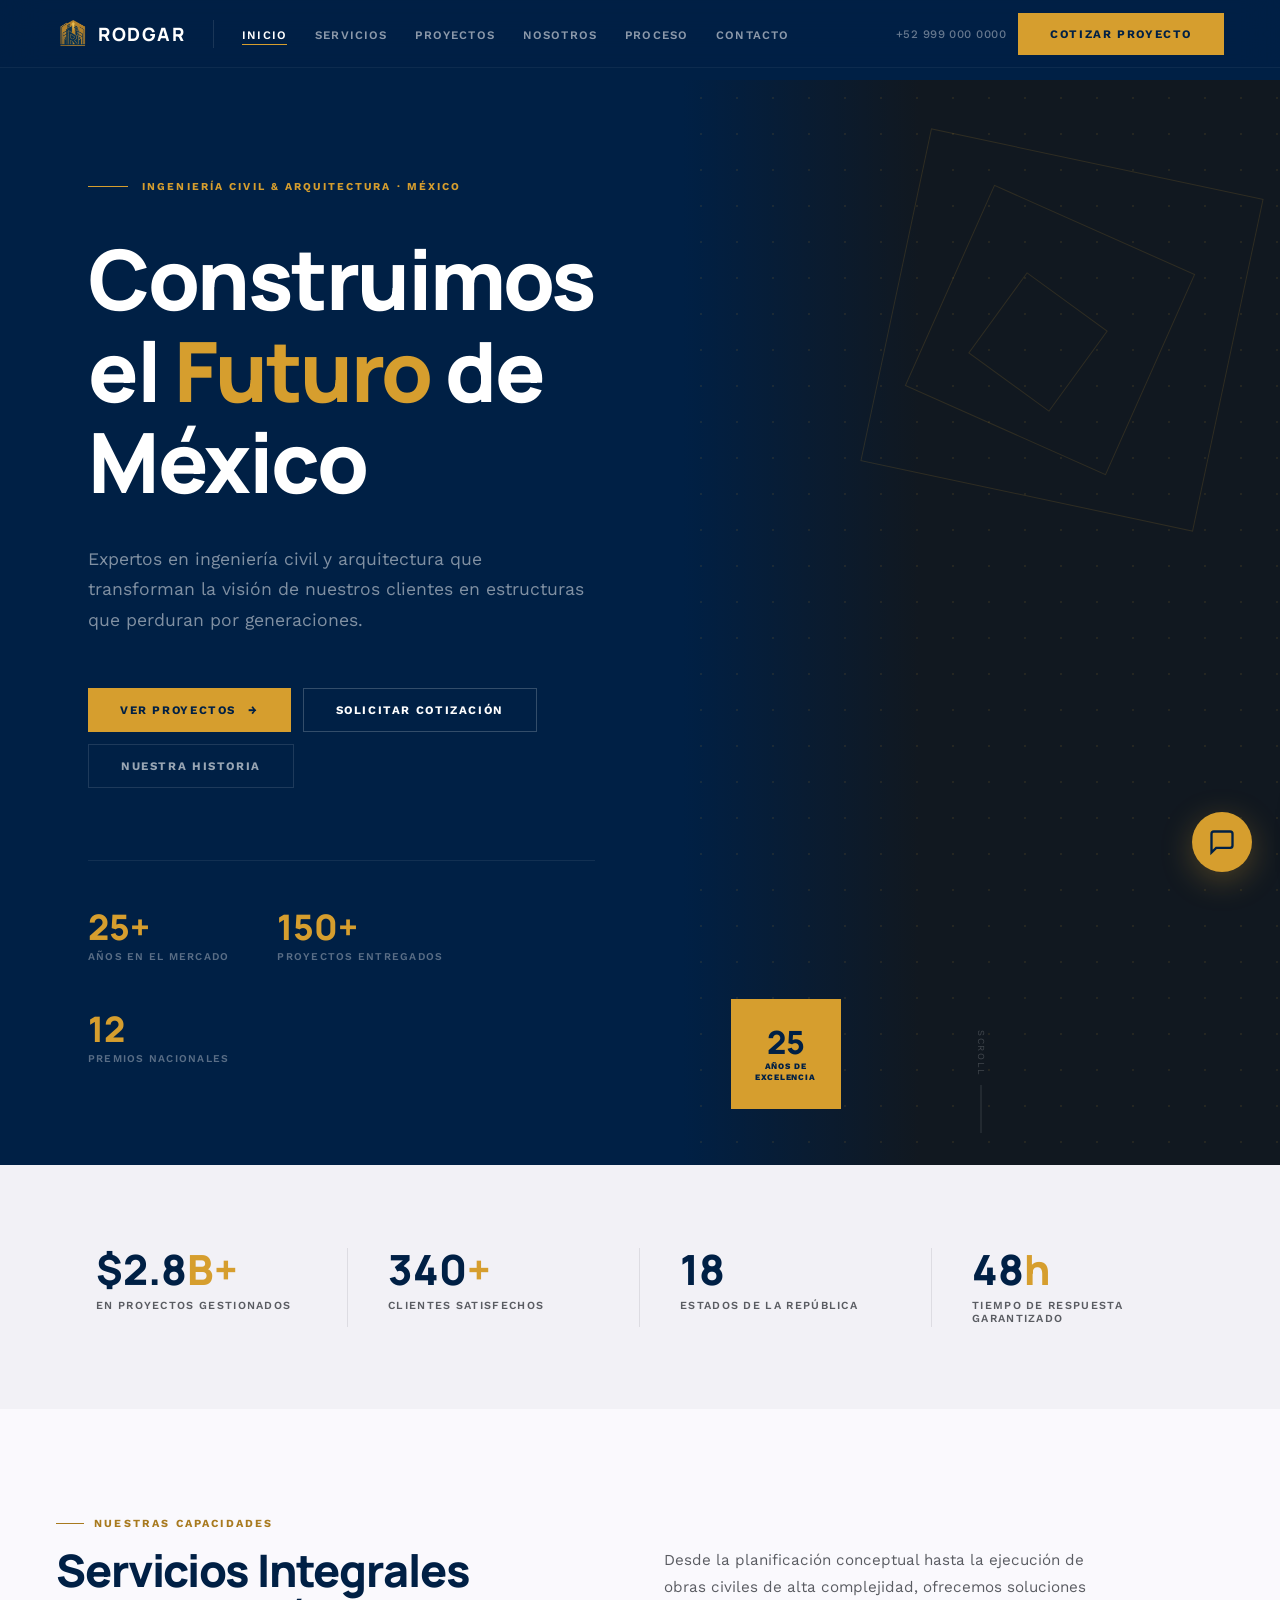
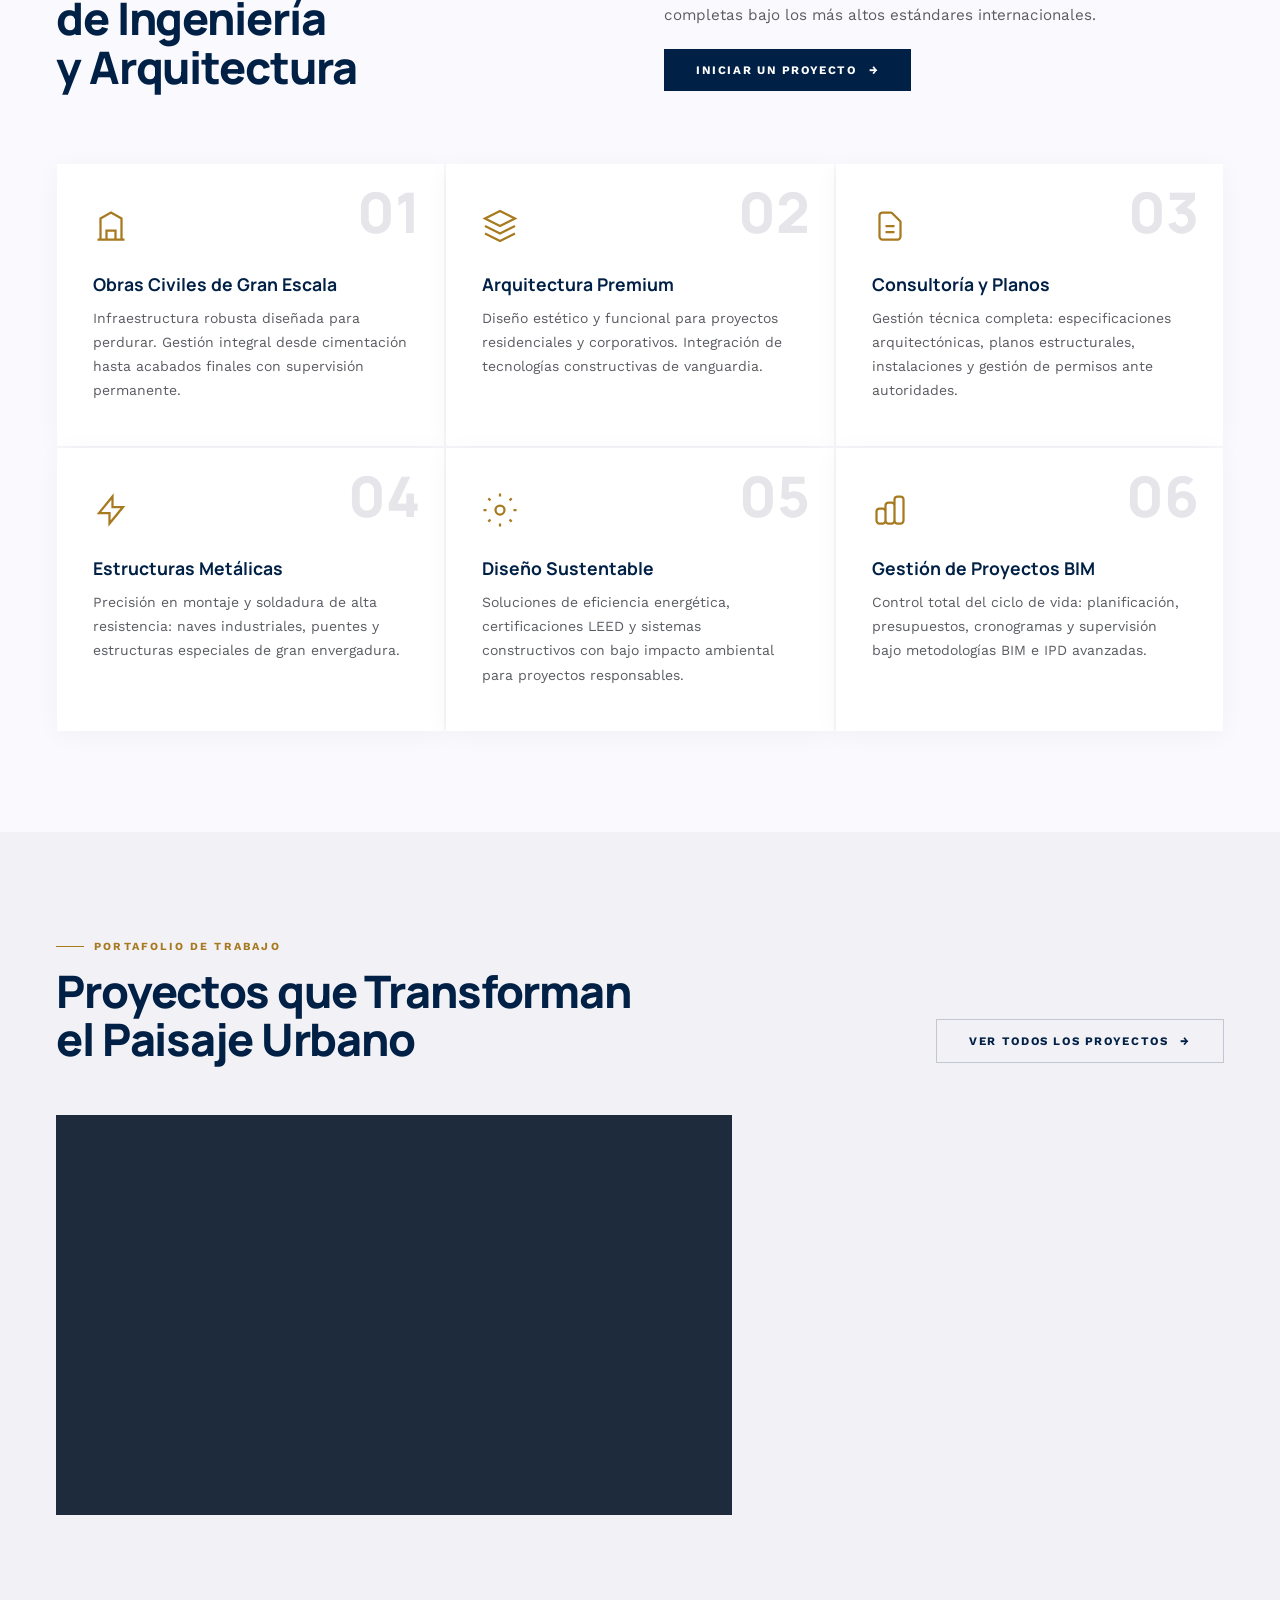
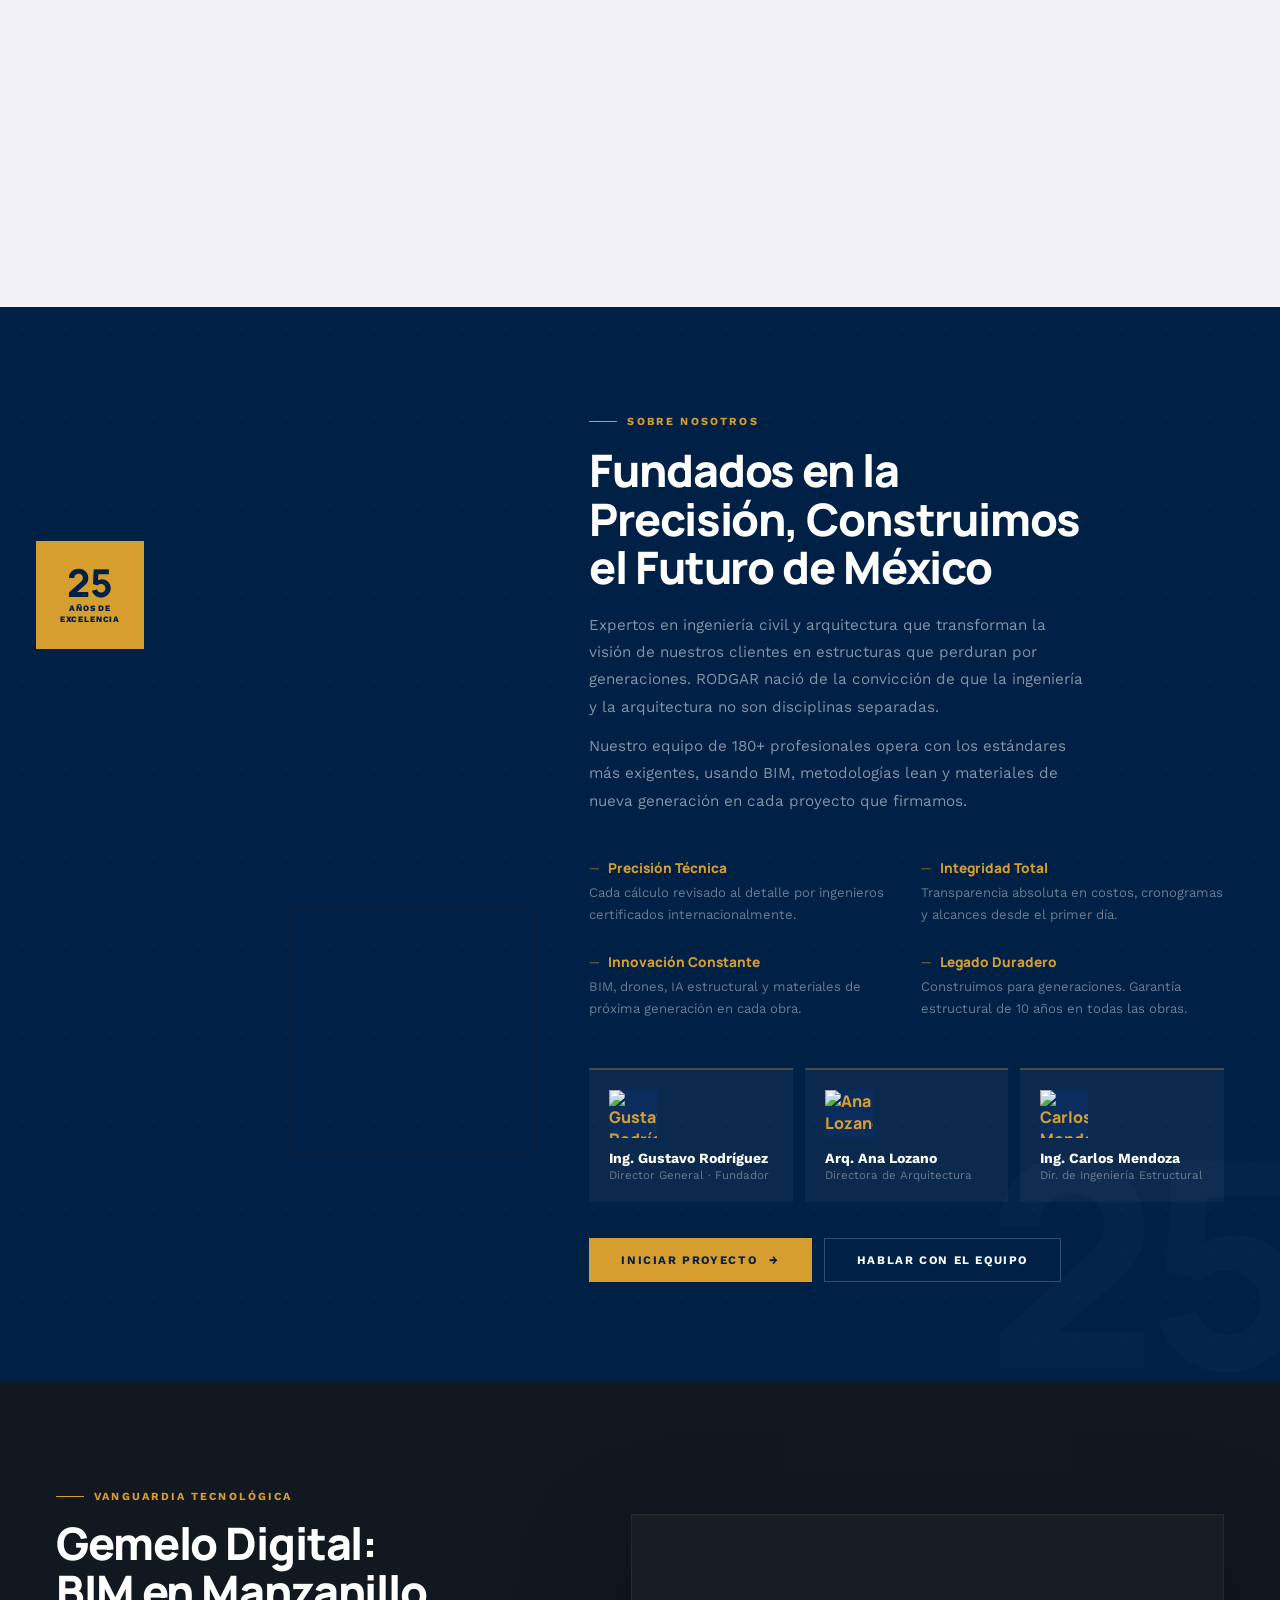
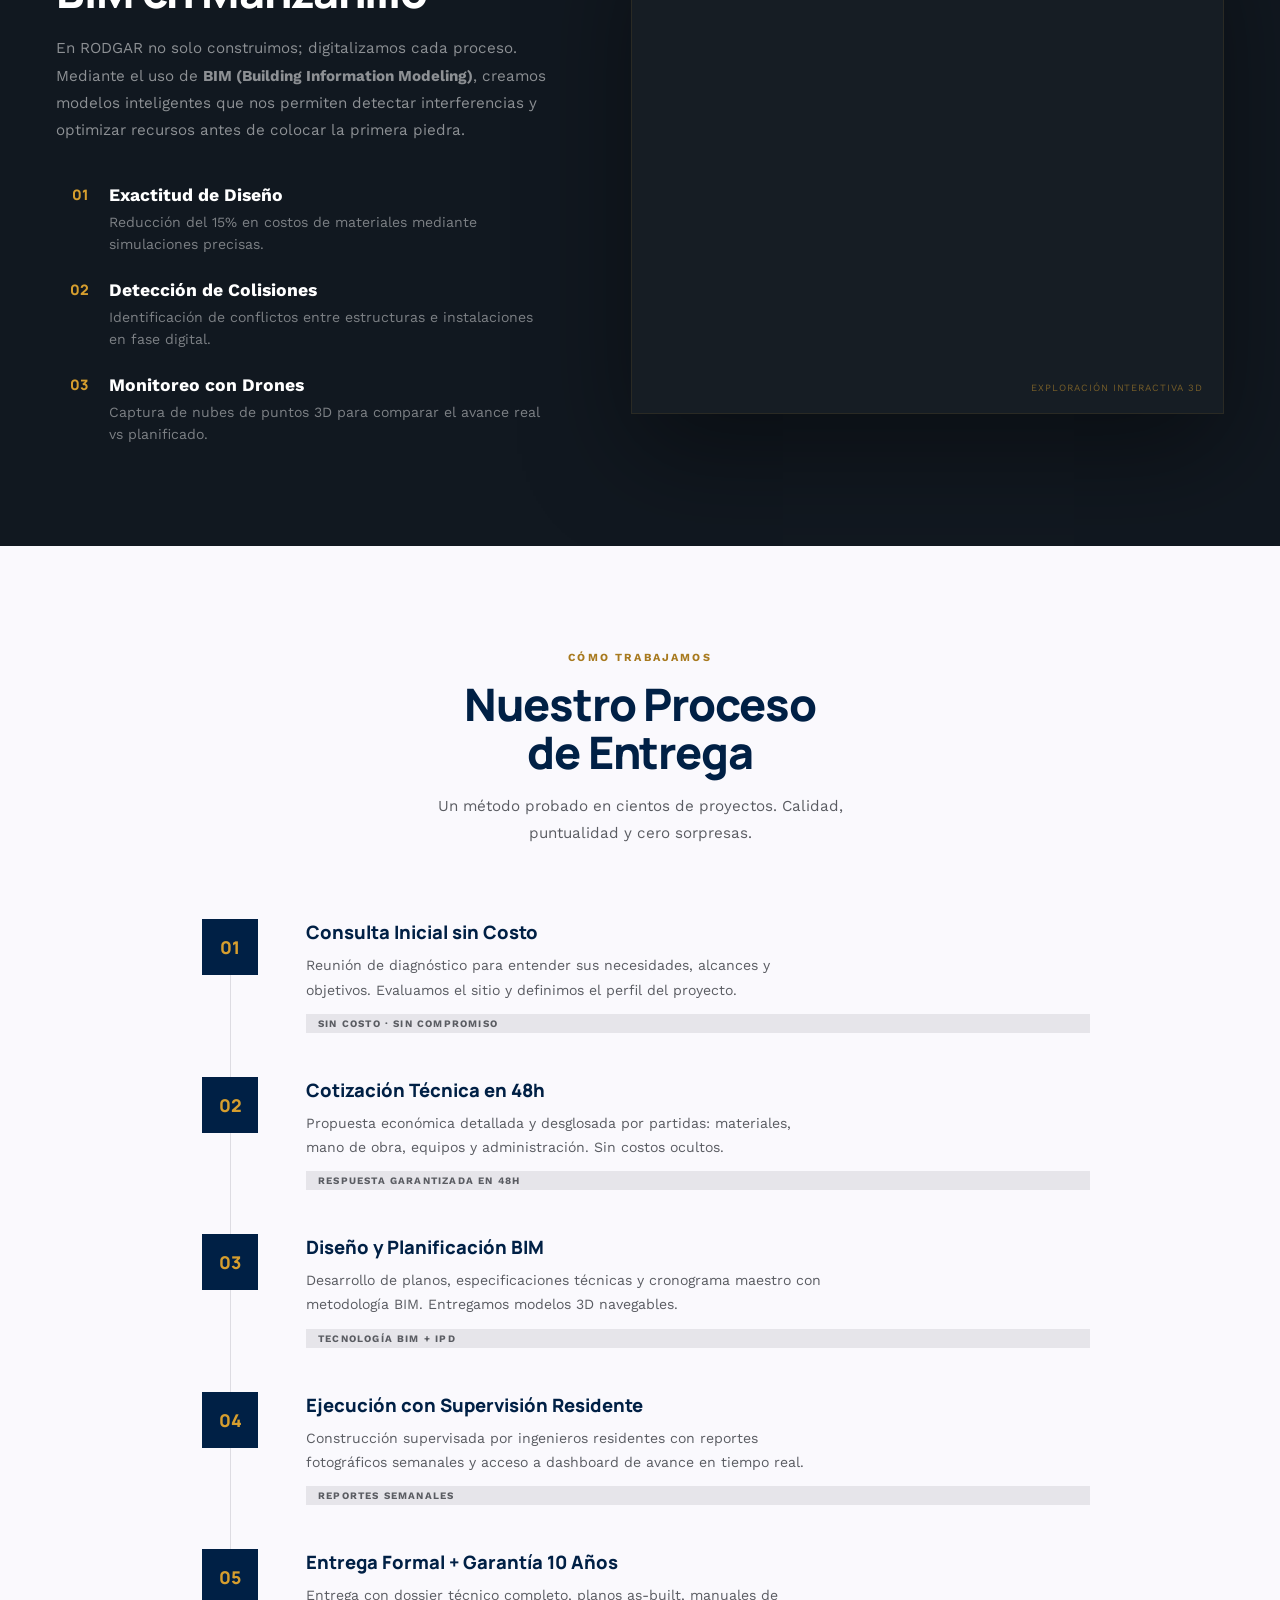
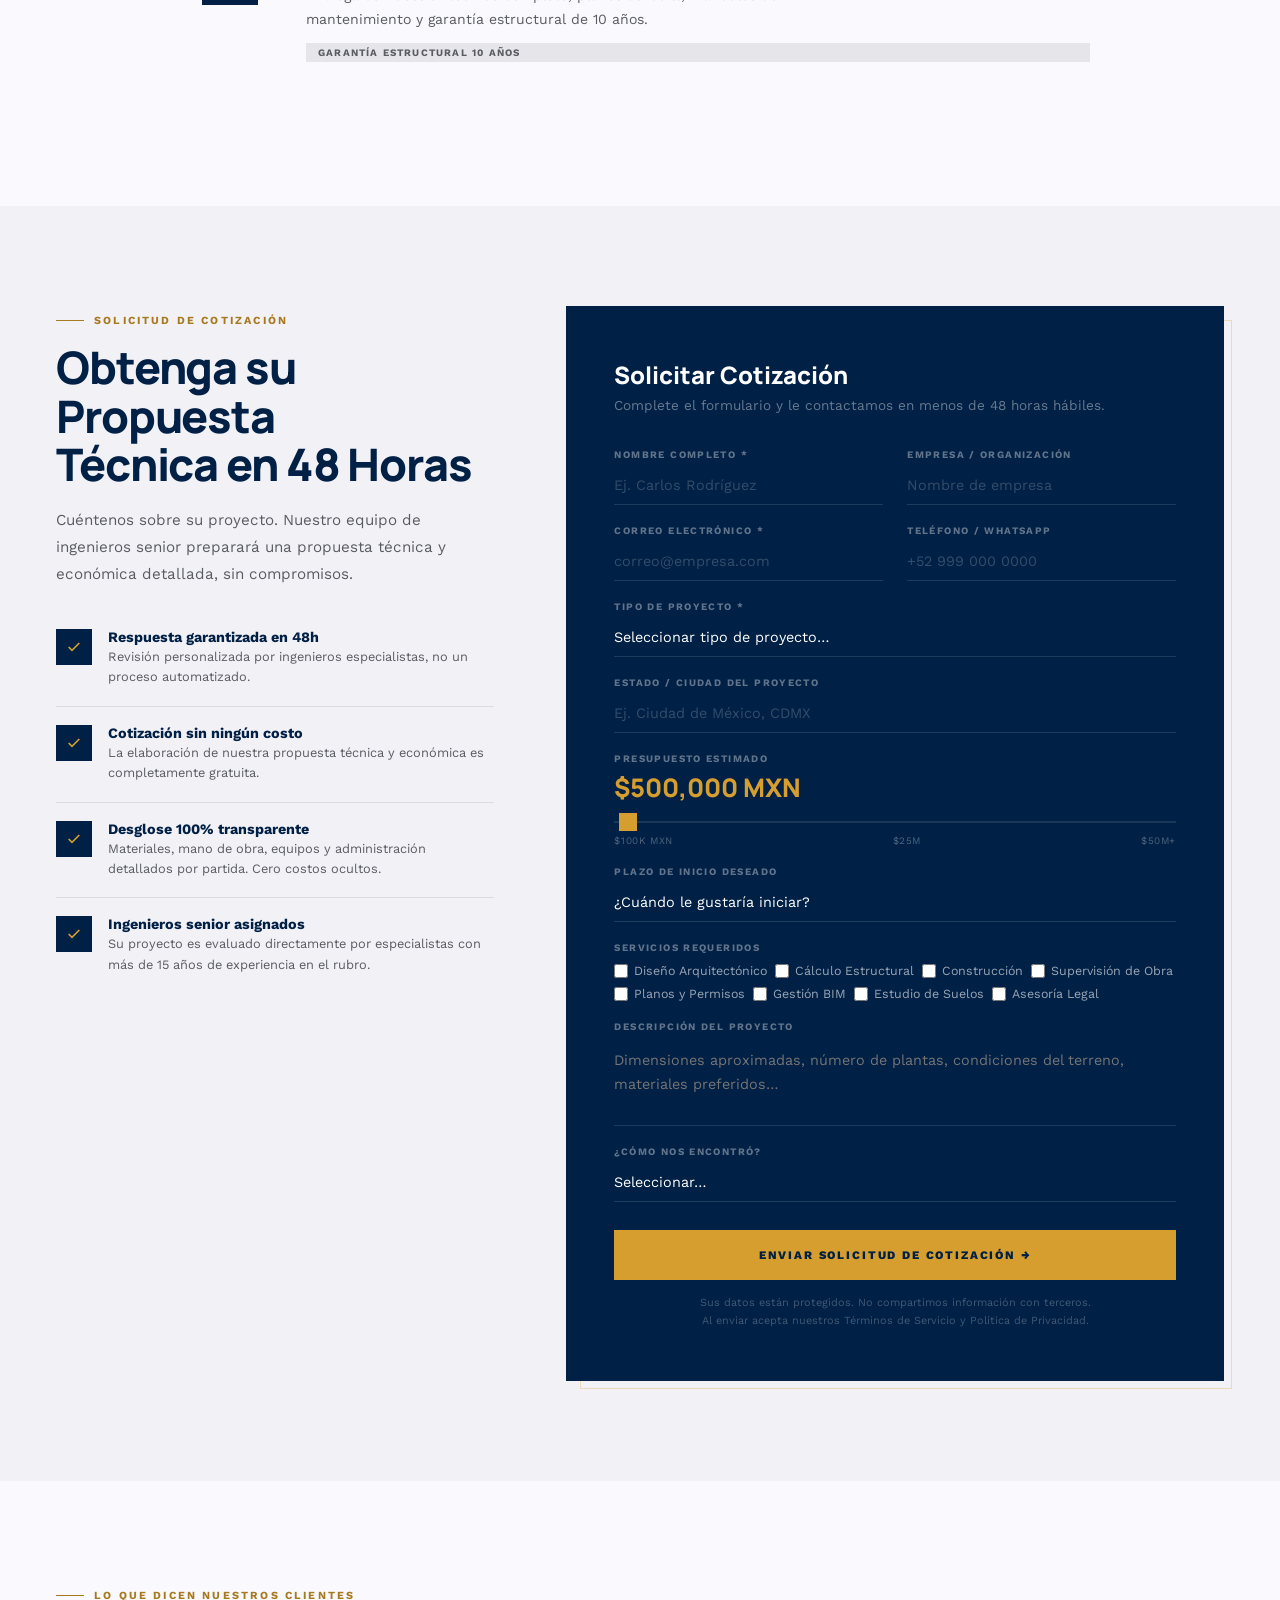
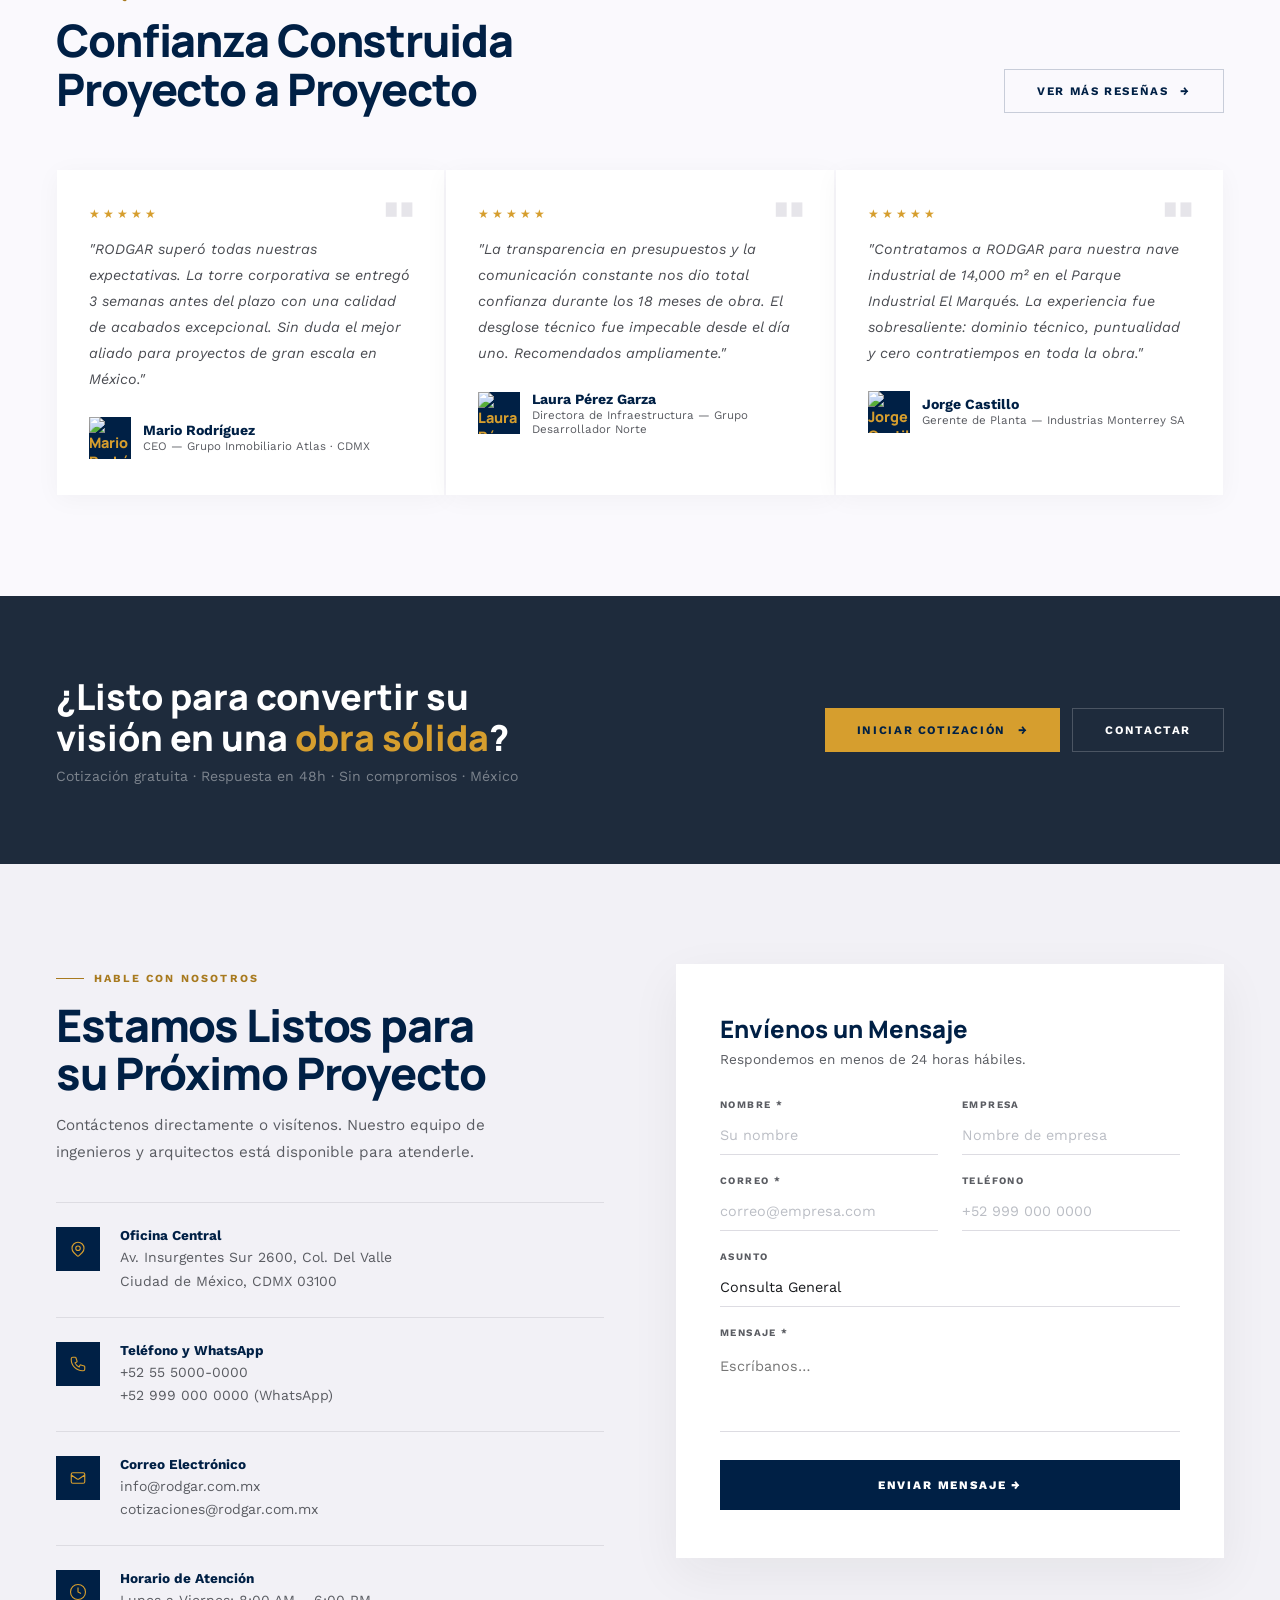
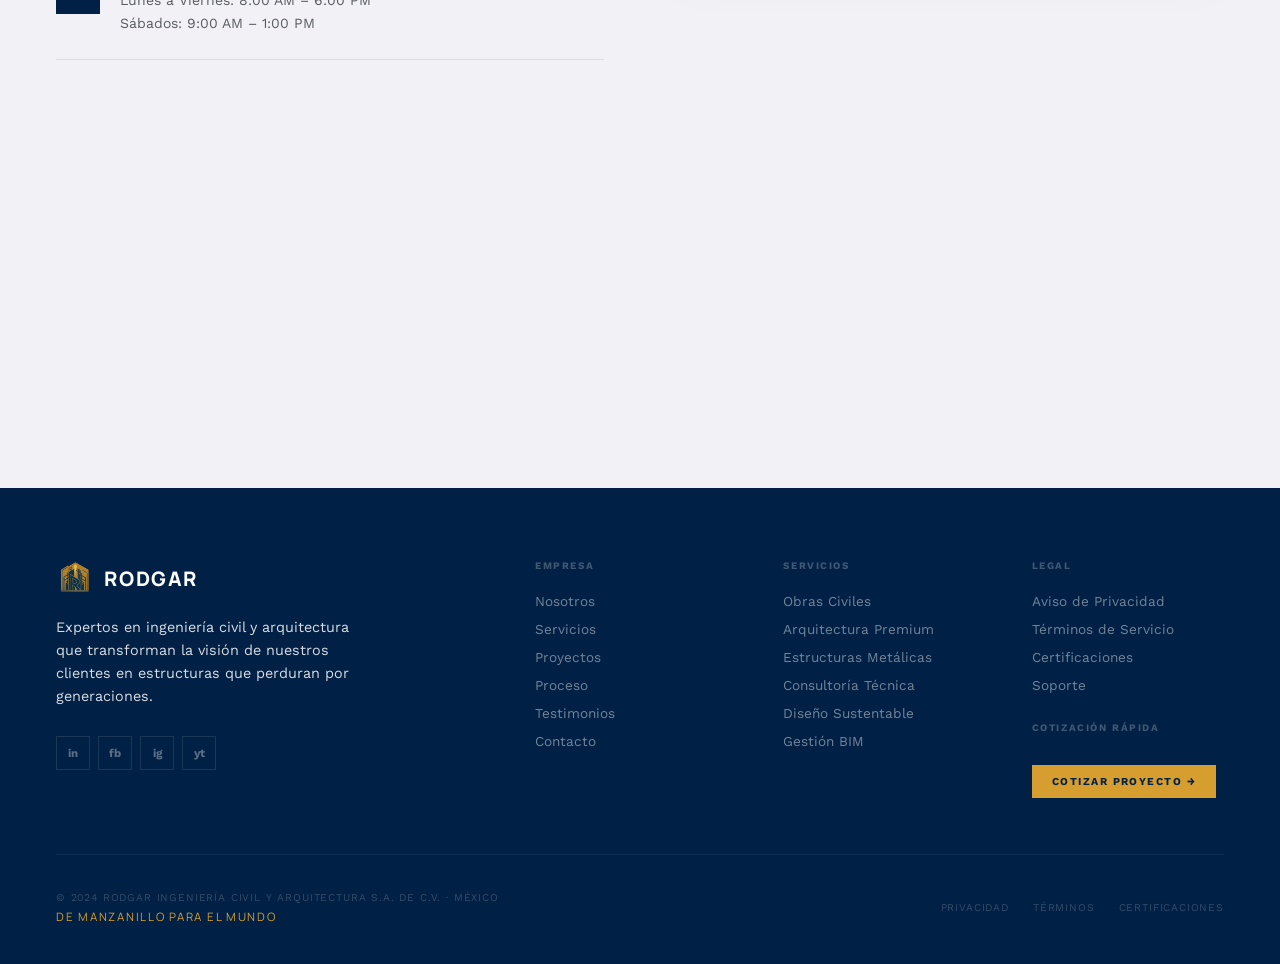
==== index.html @ dcceab75 "Ajuste" ====
<!DOCTYPE html>
<html lang="es">

<head>
  <meta charset="UTF-8">
  <meta name="viewport" content="width=device-width, initial-scale=1.0">
  <title>RODGAR — Arquitectura e Ingeniería Civil · México</title>
  <link rel="preconnect" href="https://fonts.googleapis.com">
  <link
    href="https://fonts.googleapis.com/css2?family=Manrope:wght@300;400;500;600;700;800;900&family=Work+Sans:ital,wght@0,300;0,400;0,500;0,600;0,700;1,300;1,400&display=swap"
    rel="stylesheet">
  <style>
    *,
    *::before,
    *::after {
      box-sizing: border-box;
      margin: 0;
      padding: 0;
    }

    :root {
      /* Core palette */
      --primary: #002045;
      --primary-container: #0a2d5e;
      --secondary: #7d5700;
      --gold: #D69E2E;
      --gold-dim: #a87a1f;
      --on-primary: #ffffff;

      /* Surface hierarchy */
      --surface: #faf9fd;
      --surface-low: #f2f1f6;
      --surface-high: #e6e5ea;
      --surface-highest: #dddce2;
      --surface-lowest: #ffffff;
      --tertiary: #1e2b3c;
      --tertiary-deep: #111820;

      /* Text */
      --on-surface: #181a1d;
      --on-surface-muted: #5a5c62;
      --outline-variant: rgba(196, 198, 207, 0.15);

      /* Typography */
      --font-display: 'Manrope', sans-serif;
      --font-body: 'Work Sans', sans-serif;

      /* Shadows */
      --shadow-float: 0 16px 48px rgba(26, 28, 30, 0.06);
      --shadow-card: 0 4px 24px rgba(26, 28, 30, 0.04);
    }

    html {
      scroll-behavior: smooth;
    }

    body {
      font-family: var(--font-body);
      background: var(--surface);
      color: var(--on-surface);
      overflow-x: hidden;
      -webkit-font-smoothing: antialiased;
    }

    /* ─── UTILITIES ─── */
    .gold {
      color: var(--gold);
    }

    .label-tag {
      display: inline-flex;
      align-items: center;
      gap: 10px;
      font-size: 0.68rem;
      font-weight: 700;
      letter-spacing: 0.2em;
      text-transform: uppercase;
      color: var(--gold-dim);
    }

    .label-tag::before {
      content: '';
      display: block;
      width: 28px;
      height: 1px;
      background: var(--gold-dim);
      flex-shrink: 0;
    }

    .label-tag.light {
      color: var(--gold);
    }

    .label-tag.light::before {
      background: var(--gold);
    }

    .label-tag.center {
      justify-content: center;
    }

    .label-tag.center::before {
      display: none;
    }

    .section-headline {
      font-family: var(--font-display);
      font-size: clamp(2rem, 3.5vw, 2.9rem);
      font-weight: 800;
      line-height: 1.08;
      letter-spacing: -0.025em;
      color: var(--primary);
    }

    .section-headline.light {
      color: #fff;
    }

    .section-body {
      font-size: 0.95rem;
      line-height: 1.8;
      color: var(--on-surface-muted);
      max-width: 440px;
      margin-top: 14px;
    }

    .section-body.light {
      color: rgba(255, 255, 255, 0.52);
    }

    /* ─── BUTTONS ─── */
    .btn {
      display: inline-flex;
      align-items: center;
      gap: 8px;
      font-family: var(--font-body);
      font-size: 0.72rem;
      font-weight: 700;
      letter-spacing: 0.14em;
      text-transform: uppercase;
      padding: 14px 32px;
      border: none;
      cursor: pointer;
      text-decoration: none;
      transition: all 0.22s ease;
      white-space: nowrap;
    }

    .btn-navy {
      background: var(--primary);
      color: #fff;
    }

    .btn-navy:hover {
      background: var(--primary-container);
    }

    .btn-gold {
      background: var(--gold);
      color: var(--primary);
    }

    .btn-gold:hover {
      background: #e6ab30;
    }

    .btn-ghost {
      background: transparent;
      color: #fff;
      border: 1px solid rgba(255, 255, 255, 0.2);
    }

    .btn-ghost:hover {
      border-color: rgba(255, 255, 255, 0.45);
      background: rgba(255, 255, 255, 0.06);
    }

    .btn-ghost-dark {
      background: transparent;
      color: var(--primary);
      border: 1px solid rgba(0, 32, 69, 0.2);
    }

    .btn-ghost-dark:hover {
      border-color: var(--primary);
      background: rgba(0, 32, 69, 0.04);
    }

    .btn-arrow::after {
      content: '→';
      margin-left: 4px;
      transition: transform 0.2s;
    }

    .btn-arrow:hover::after {
      transform: translateX(4px);
    }

    /* ─── NAV ─── */
    nav {
      position: fixed;
      top: 0;
      left: 0;
      right: 0;
      z-index: 200;
      height: 68px;
      background: rgba(0, 32, 69, 0.9);
      backdrop-filter: blur(18px);
      -webkit-backdrop-filter: blur(18px);
      border-bottom: 1px solid rgba(255, 255, 255, 0.05);
      display: flex;
      align-items: center;
      padding: 0 56px;
      transition: background 0.3s;
    }

    nav.scrolled {
      background: rgba(0, 32, 69, 0.97);
    }

    .nav-logo {
      font-family: var(--font-display);
      font-weight: 800;
      font-size: 1.15rem;
      letter-spacing: 0.08em;
      color: #fff;
      text-decoration: none;
      display: flex;
      align-items: center;
      gap: 10px;
      flex-shrink: 0;
    }

    .nav-logo img {
      height: 32px;
      width: auto;
      display: block;
    }

    /* BIM Section Styles */
    #bim-tech {
      background: var(--tertiary-deep);
      padding: 100px 56px;
      position: relative;
      overflow: hidden;
    }

    .bim-inner {
      display: grid;
      grid-template-columns: 1fr 1.2fr;
      gap: 80px;
      align-items: center;
    }

    .bim-viewer-container {
      position: relative;
      height: 500px;
      background: rgba(255, 255, 255, 0.02);
      border: 1px solid rgba(214, 158, 46, 0.1);
      box-shadow: 0 40px 100px rgba(0, 0, 0, 0.4);
    }

    .bim-labels {
      display: flex;
      flex-direction: column;
      gap: 24px;
    }

    .bim-label-item {
      display: flex;
      gap: 20px;
    }

    .bim-l-n {
      font-family: var(--font-display);
      font-size: 0.9rem;
      font-weight: 900;
      color: var(--gold);
      width: 40px;
      text-align: right;
    }

    .bim-l-t {
      font-weight: 700;
      font-size: 1.1rem;
      color: #fff;
      margin-bottom: 6px;
    }

    .bim-l-d {
      font-size: 0.88rem;
      line-height: 1.6;
      color: rgba(255, 255, 255, 0.45);
    }

    .nav-divider {
      width: 1px;
      height: 28px;
      background: rgba(255, 255, 255, 0.1);
      margin-left: 28px;
    }

    .nav-links {
      display: flex;
      gap: 28px;
      list-style: none;
      margin-left: 28px;
    }

    .nav-links a {
      font-size: 0.72rem;
      font-weight: 600;
      letter-spacing: 0.1em;
      text-transform: uppercase;
      color: rgba(255, 255, 255, 0.55);
      text-decoration: none;
      transition: color 0.2s;
      padding-bottom: 2px;
    }

    .nav-links a:hover,
    .nav-links a.active {
      color: #fff;
    }

    .nav-links a.active {
      border-bottom: 1px solid var(--gold);
    }

    .nav-right {
      margin-left: auto;
      display: flex;
      align-items: center;
      gap: 12px;
    }

    .nav-tel {
      font-size: 0.72rem;
      font-weight: 500;
      color: rgba(255, 255, 255, 0.4);
      letter-spacing: 0.04em;
    }

    .nav-hamburger {
      display: none;
      background: none;
      border: none;
      cursor: pointer;
      flex-direction: column;
      gap: 5px;
      padding: 4px;
      margin-left: auto;
    }

    .nav-hamburger span {
      display: block;
      width: 22px;
      height: 1.5px;
      background: #fff;
    }

    /* ─── HERO ─── */
    #hero {
      min-height: 100vh;
      background: var(--primary);
      display: grid;
      grid-template-columns: 1fr 1fr;
      position: relative;
      overflow: hidden;
      padding-top: 80px;
    }

    .hero-left {
      display: flex;
      flex-direction: column;
      justify-content: center;
      padding: 100px 88px 100px;
      position: relative;
      z-index: 3;
    }

    .hero-eyebrow {
      display: flex;
      align-items: center;
      gap: 14px;
      margin-bottom: 40px;
    }

    .hero-eyebrow-line {
      width: 40px;
      height: 1px;
      background: var(--gold);
    }

    .hero-eyebrow-text {
      font-size: 0.66rem;
      font-weight: 700;
      letter-spacing: 0.2em;
      text-transform: uppercase;
      color: var(--gold);
    }

    .hero-title {
      font-family: var(--font-display);
      font-size: clamp(3.2rem, 6.5vw, 5.2rem);
      font-weight: 900;
      line-height: 1.1;
      letter-spacing: -0.03em;
      color: #fff;
      margin-bottom: 36px;
      max-width: 900px;
    }

    .hero-title em {
      color: var(--gold);
      font-style: normal;
    }

    .hero-subtitle {
      font-size: 1.1rem;
      line-height: 1.75;
      color: rgba(255, 255, 255, 0.5);
      max-width: 650px;
      margin-bottom: 52px;
    }

    .hero-actions {
      display: flex;
      gap: 12px;
      flex-wrap: wrap;
    }

    .hero-stats-row {
      display: flex;
      gap: 48px;
      margin-top: 72px;
      flex-wrap: wrap;
      border-top: 1px solid rgba(255, 255, 255, 0.07);
      padding-top: 48px;
    }

    .hero-stat {
      position: relative;
    }

    .hero-stat-n {
      font-family: var(--font-display);
      font-size: 2.2rem;
      font-weight: 800;
      color: var(--gold);
      line-height: 1;
    }

    .hero-stat-l {
      font-size: 0.65rem;
      font-weight: 600;
      letter-spacing: 0.12em;
      text-transform: uppercase;
      color: rgba(255, 255, 255, 0.35);
      margin-top: 6px;
    }

    /* Hero right — image panel */
    .hero-right {
      position: relative;
      overflow: hidden;
      background: var(--tertiary-deep);
    }

    .hero-img {
      position: absolute;
      inset: 0;
      background: url('https://tse2.mm.bing.net/th/id/OIP.aVzVuR5pnp2N1hHFFQ1VwwHaEc?rs=1&pid=ImgDetMain&o=7&rm=3') center/cover;
      opacity: 0.35;
      transition: transform 8s ease;
    }

    .hero-right:hover .hero-img {
      transform: scale(1.04);
    }

    .hero-right-overlay {
      position: absolute;
      inset: 0;
      background: linear-gradient(90deg, var(--primary) 0%, transparent 40%);
    }

    /* Blueprint grid on right panel */
    .hero-grid-dots {
      position: absolute;
      inset: 0;
      z-index: 2;
      background-image: radial-gradient(circle, rgba(214, 158, 46, 0.1) 1px, transparent 1px);
      background-size: 36px 36px;
      pointer-events: none;
    }

    /* Geometric accents */
    .hero-geo {
      position: absolute;
      z-index: 3;
      border: 1px solid rgba(214, 158, 46, 0.15);
      pointer-events: none;
    }

    .hero-geo-1 {
      width: 340px;
      height: 340px;
      right: 48px;
      top: 80px;
      transform: rotate(12deg);
    }

    .hero-geo-2 {
      width: 220px;
      height: 220px;
      right: 120px;
      top: 140px;
      transform: rotate(24deg);
    }

    .hero-geo-3 {
      width: 100px;
      height: 100px;
      right: 192px;
      top: 212px;
      transform: rotate(36deg);
    }

    /* Hero floating badge */
    .hero-badge {
      position: absolute;
      bottom: 56px;
      left: 48px;
      z-index: 5;
      background: var(--gold);
      width: 110px;
      height: 110px;
      display: flex;
      flex-direction: column;
      align-items: center;
      justify-content: center;
    }

    .hero-badge-n {
      font-family: var(--font-display);
      font-size: 2rem;
      font-weight: 900;
      color: var(--primary);
      line-height: 1;
    }

    .hero-badge-l {
      font-size: 0.52rem;
      font-weight: 800;
      letter-spacing: 0.1em;
      text-transform: uppercase;
      color: var(--primary);
      text-align: center;
      margin-top: 3px;
      line-height: 1.3;
    }

    /* Scroll indicator */
    .hero-scroll {
      position: absolute;
      bottom: 32px;
      left: 50%;
      transform: translateX(-50%);
      display: flex;
      flex-direction: column;
      align-items: center;
      gap: 8px;
      z-index: 5;
      opacity: 0.5;
    }

    .hero-scroll-line {
      width: 1px;
      height: 48px;
      background: rgba(255, 255, 255, 0.3);
      position: relative;
      overflow: hidden;
    }

    .hero-scroll-line::after {
      content: '';
      position: absolute;
      top: -100%;
      left: 0;
      width: 100%;
      height: 100%;
      background: var(--gold);
      animation: scrollDrop 1.8s ease infinite;
    }

    @keyframes scrollDrop {
      0% {
        top: -100%;
      }

      100% {
        top: 100%;
      }
    }

    .hero-scroll-label {
      font-size: 0.58rem;
      letter-spacing: 0.18em;
      text-transform: uppercase;
      color: rgba(255, 255, 255, 0.4);
      writing-mode: vertical-lr;
    }

    /* ─── METRICS BAND ─── */
    #metrics {
      background: var(--surface-low);
      padding: 56px;
    }

    .metrics-inner {
      display: grid;
      grid-template-columns: repeat(4, 1fr);
    }

    .metric-item {
      padding: 28px 40px;
      position: relative;
    }

    .metric-item::after {
      content: '';
      position: absolute;
      right: 0;
      top: 20%;
      bottom: 20%;
      width: 1px;
      background: var(--surface-highest);
    }

    .metric-item:last-child::after {
      display: none;
    }

    .metric-n {
      font-family: var(--font-display);
      font-size: 2.6rem;
      font-weight: 800;
      color: var(--primary);
      line-height: 1;
    }

    .metric-n span {
      color: var(--gold);
    }

    .metric-l {
      font-size: 0.68rem;
      font-weight: 600;
      letter-spacing: 0.12em;
      text-transform: uppercase;
      color: var(--on-surface-muted);
      margin-top: 8px;
    }

    /* ─── SERVICES ─── */
    #servicios {
      background: var(--surface);
      padding: 100px 56px;
    }

    .servicios-header {
      display: grid;
      grid-template-columns: 1fr 1fr;
      gap: 48px;
      align-items: end;
      margin-bottom: 72px;
    }

    .servicios-header-right {
      display: flex;
      flex-direction: column;
      align-items: flex-start;
      gap: 20px;
    }

    .services-grid {
      display: grid;
      grid-template-columns: repeat(3, 1fr);
    }

    .service-card {
      background: var(--surface-lowest);
      padding: 44px 36px;
      position: relative;
      overflow: hidden;
      cursor: default;
      transition: background 0.3s, transform 0.3s;
      /* tonal layering — no border, slight shadow */
      box-shadow: var(--shadow-card);
      margin: 1px;
    }

    .service-card::before {
      content: '';
      position: absolute;
      left: 0;
      top: 0;
      bottom: 0;
      width: 3px;
      background: transparent;
      transition: background 0.3s;
    }

    .service-card:hover {
      background: var(--primary);
      transform: translateY(-3px);
      z-index: 2;
      box-shadow: 0 20px 60px rgba(0, 32, 69, 0.2);
    }

    .service-card:hover::before {
      background: var(--gold);
    }

    .service-card:hover .sc-num {
      color: rgba(255, 255, 255, 0.06);
    }

    .service-card:hover .sc-icon {
      color: var(--gold);
    }

    .service-card:hover .sc-title {
      color: #fff;
    }

    .service-card:hover .sc-desc {
      color: rgba(255, 255, 255, 0.5);
    }

    .sc-num {
      font-family: var(--font-display);
      font-size: 3.5rem;
      font-weight: 900;
      color: var(--surface-high);
      position: absolute;
      top: 20px;
      right: 24px;
      line-height: 1;
      transition: color 0.3s;
      pointer-events: none;
    }

    .sc-icon {
      width: 36px;
      height: 36px;
      color: var(--gold-dim);
      margin-bottom: 24px;
      transition: color 0.3s;
    }

    .sc-title {
      font-family: var(--font-display);
      font-size: 1.1rem;
      font-weight: 700;
      color: var(--primary);
      margin-bottom: 10px;
      transition: color 0.3s;
    }

    .sc-desc {
      font-size: 0.875rem;
      line-height: 1.72;
      color: var(--on-surface-muted);
      transition: color 0.3s;
    }

    /* ─── PORTFOLIO ─── */
    #portafolio {
      background: var(--surface-low);
      padding: 100px 56px;
    }

    .portafolio-header {
      display: flex;
      justify-content: space-between;
      align-items: flex-end;
      margin-bottom: 52px;
    }

    .portafolio-grid {
      display: grid;
      grid-template-columns: repeat(12, 1fr);
      grid-template-rows: 400px 280px;
      gap: 12px;
    }

    .pcard {
      position: relative;
      overflow: hidden;
      background: var(--tertiary);
      cursor: pointer;
    }

    .pcard:nth-child(1) {
      grid-column: span 7;
    }

    .pcard:nth-child(2) {
      grid-column: span 5;
    }

    .pcard:nth-child(3) {
      grid-column: span 4;
    }

    .pcard:nth-child(4) {
      grid-column: span 4;
    }

    .pcard:nth-child(5) {
      grid-column: span 4;
    }

    .pcard-img {
      position: absolute;
      inset: 0;
      background-size: cover;
      background-position: center;
      transition: transform 0.6s ease, filter 0.4s ease;
      filter: brightness(0.55) saturate(0.8);
    }

    .pcard:hover .pcard-img {
      transform: scale(1.05);
      filter: brightness(0.35) saturate(0.6);
    }

    .pcard-overlay {
      position: absolute;
      inset: 0;
      background: linear-gradient(to top, rgba(0, 16, 40, 0.95) 0%, transparent 55%);
    }

    .pcard-info {
      position: absolute;
      bottom: 0;
      left: 0;
      right: 0;
      padding: 28px;
    }

    .pcard-cat {
      font-size: 0.62rem;
      font-weight: 700;
      letter-spacing: 0.18em;
      text-transform: uppercase;
      color: var(--gold);
      margin-bottom: 6px;
    }

    .pcard-title {
      font-family: var(--font-display);
      font-size: 1.15rem;
      font-weight: 700;
      color: #fff;
      line-height: 1.25;
    }

    .pcard-link {
      display: inline-flex;
      align-items: center;
      gap: 6px;
      font-size: 0.65rem;
      font-weight: 700;
      letter-spacing: 0.12em;
      text-transform: uppercase;
      color: var(--gold);
      margin-top: 12px;
      opacity: 0;
      transform: translateY(8px);
      transition: opacity 0.3s, transform 0.3s;
    }

    .pcard-link::after {
      content: '→';
    }

    .pcard:hover .pcard-link {
      opacity: 1;
      transform: translateY(0);
    }

    /* gold accent bar on hover */
    .pcard::before {
      content: '';
      position: absolute;
      bottom: 0;
      left: 0;
      right: 0;
      height: 2px;
      background: var(--gold);
      transform: scaleX(0);
      transform-origin: left;
      transition: transform 0.4s ease;
      z-index: 5;
    }

    .pcard:hover::before {
      transform: scaleX(1);
    }

    /* ─── NOSOTROS ─── */
    #nosotros {
      background: var(--primary);
      padding: 100px 56px;
      position: relative;
      overflow: hidden;
    }

    .nosotros-bg {
      position: absolute;
      inset: 0;
      z-index: 0;
      background-image: radial-gradient(circle, rgba(196, 198, 207, 0.04) 1px, transparent 1px);
      background-size: 44px 44px;
    }

    /* Large watermark text */
    .nosotros-watermark {
      position: absolute;
      bottom: -20px;
      right: -20px;
      z-index: 0;
      font-family: var(--font-display);
      font-size: 18rem;
      font-weight: 900;
      color: rgba(255, 255, 255, 0.02);
      letter-spacing: -0.05em;
      line-height: 1;
      pointer-events: none;
      user-select: none;
    }

    .nosotros-inner {
      position: relative;
      z-index: 2;
      display: grid;
      grid-template-columns: 5fr 7fr;
      gap: 80px;
      align-items: center;
    }

    .nosotros-img-wrap {
      position: relative;
    }

    .nosotros-img-main {
      width: 100%;
      aspect-ratio: 4/5;
      background: url('https://images.unsplash.com/photo-1541888946425-d81bb19480c5?auto=format&fit=crop&q=80&w=800') center/cover;
      filter: grayscale(25%) brightness(0.75);
    }

    .nosotros-img-secondary {
      position: absolute;
      bottom: -28px;
      right: -28px;
      width: 55%;
      aspect-ratio: 1;
      background: url('https://images.unsplash.com/photo-1503387762-59255074bd01?auto=format&fit=crop&q=80&w=600') center/cover;
      border: 4px solid var(--primary);
      filter: grayscale(15%);
    }

    .nosotros-badge-wrap {
      position: absolute;
      top: -20px;
      left: -20px;
      background: var(--gold);
      padding: 0;
      width: 108px;
      height: 108px;
      display: flex;
      flex-direction: column;
      align-items: center;
      justify-content: center;
    }

    .nosotros-badge-n {
      font-family: var(--font-display);
      font-size: 2.4rem;
      font-weight: 900;
      color: var(--primary);
      line-height: 1;
    }

    .nosotros-badge-l {
      font-size: 0.52rem;
      font-weight: 800;
      letter-spacing: 0.1em;
      text-transform: uppercase;
      color: var(--primary);
      text-align: center;
      line-height: 1.4;
    }

    .nosotros-text {}

    .nosotros-values {
      display: grid;
      grid-template-columns: 1fr 1fr;
      gap: 28px;
      margin-top: 44px;
    }

    .value-item {}

    .value-title {
      font-family: var(--font-display);
      font-size: 0.85rem;
      font-weight: 800;
      color: var(--gold);
      margin-bottom: 5px;
      display: flex;
      align-items: center;
      gap: 8px;
    }

    .value-title::before {
      content: '—';
      color: rgba(214, 158, 46, 0.4);
    }

    .value-desc {
      font-size: 0.82rem;
      line-height: 1.65;
      color: rgba(255, 255, 255, 0.42);
    }

    .nosotros-team-row {
      margin-top: 48px;
      display: grid;
      grid-template-columns: repeat(3, 1fr);
      gap: 12px;
    }

    .team-card {
      background: rgba(255, 255, 255, 0.04);
      padding: 20px;
      border-top: 2px solid rgba(214, 158, 46, 0.3);
      transition: border-color 0.2s, background 0.2s;
    }

    .team-card:hover {
      border-top-color: var(--gold);
      background: rgba(255, 255, 255, 0.07);
    }

    .team-avatar {
      width: 48px;
      height: 48px;
      background: var(--primary-container);
      display: grid;
      place-items: center;
      font-family: var(--font-display);
      font-weight: 800;
      font-size: 1rem;
      color: var(--gold);
      margin-bottom: 12px;
    }

    .team-name {
      font-weight: 700;
      font-size: 0.88rem;
      color: #fff;
    }

    .team-role {
      font-size: 0.72rem;
      color: rgba(255, 255, 255, 0.38);
      margin-top: 2px;
    }

    /* ─── PROCESO ─── */
    #proceso {
      background: var(--surface);
      padding: 100px 56px;
    }

    .proceso-inner {
      max-width: 900px;
      margin: 0 auto;
    }

    .proceso-header {
      text-align: center;
      margin-bottom: 72px;
    }

    .proceso-steps {
      display: flex;
      flex-direction: column;
      gap: 0;
    }

    .proceso-step {
      display: grid;
      grid-template-columns: 80px 1fr;
      gap: 0;
      align-items: stretch;
      position: relative;
    }

    .proceso-step-left {
      display: flex;
      flex-direction: column;
      align-items: center;
      padding-right: 0;
    }

    .proceso-num {
      width: 56px;
      height: 56px;
      background: var(--primary);
      display: grid;
      place-items: center;
      font-family: var(--font-display);
      font-weight: 900;
      font-size: 1.1rem;
      color: var(--gold);
      flex-shrink: 0;
      position: relative;
      z-index: 2;
      transition: background 0.2s;
    }

    .proceso-step:hover .proceso-num {
      background: var(--gold);
      color: var(--primary);
    }

    .proceso-connector {
      width: 1px;
      flex: 1;
      background: var(--surface-highest);
      margin: 0 auto;
      min-height: 40px;
    }

    .proceso-step:last-child .proceso-connector {
      display: none;
    }

    .proceso-content {
      padding: 0 0 44px 36px;
      display: flex;
      flex-direction: column;
      justify-content: center;
    }

    .proceso-step-title {
      font-family: var(--font-display);
      font-size: 1.15rem;
      font-weight: 800;
      color: var(--primary);
      margin-bottom: 8px;
    }

    .proceso-step-desc {
      font-size: 0.88rem;
      line-height: 1.72;
      color: var(--on-surface-muted);
      max-width: 520px;
    }

    .proceso-step-tag {
      display: inline-block;
      margin-top: 12px;
      font-size: 0.62rem;
      font-weight: 700;
      letter-spacing: 0.12em;
      text-transform: uppercase;
      padding: 4px 12px;
      background: var(--surface-high);
      color: var(--on-surface-muted);
    }

    /* ─── COTIZACIÓN ─── */
    #cotizacion {
      background: var(--surface-low);
      padding: 100px 56px;
    }

    .cotizacion-inner {
      display: grid;
      grid-template-columns: 1fr 1.5fr;
      gap: 72px;
      align-items: start;
    }

    .cotizacion-left {}

    .cot-benefits {
      margin-top: 40px;
      display: flex;
      flex-direction: column;
      gap: 18px;
    }

    .cot-benefit {
      display: flex;
      gap: 16px;
      align-items: flex-start;
      padding-bottom: 18px;
      border-bottom: 1px solid var(--surface-highest);
    }

    .cot-benefit:last-child {
      border-bottom: none;
    }

    .cot-b-icon {
      width: 36px;
      height: 36px;
      background: var(--primary);
      display: grid;
      place-items: center;
      color: var(--gold);
      font-size: 0.9rem;
      flex-shrink: 0;
    }

    .cot-b-title {
      font-weight: 700;
      font-size: 0.9rem;
      color: var(--primary);
    }

    .cot-b-desc {
      font-size: 0.8rem;
      line-height: 1.6;
      color: var(--on-surface-muted);
      margin-top: 2px;
    }

    /* Form */
    .form-wrap {
      background: var(--primary);
      padding: 52px 48px;
      position: relative;
    }

    /* Gold shadow offset */
    .form-wrap::after {
      content: '';
      position: absolute;
      top: 14px;
      left: 14px;
      right: -8px;
      bottom: -8px;
      border: 1px solid rgba(214, 158, 46, 0.3);
      z-index: -1;
      pointer-events: none;
    }

    .form-title {
      font-family: var(--font-display);
      font-size: 1.5rem;
      font-weight: 800;
      color: #fff;
      margin-bottom: 6px;
    }

    .form-subtitle {
      font-size: 0.85rem;
      color: rgba(255, 255, 255, 0.4);
      margin-bottom: 36px;
    }

    .form-grid {
      display: grid;
      grid-template-columns: 1fr 1fr;
      gap: 20px 24px;
    }

    .fg {
      display: flex;
      flex-direction: column;
      gap: 6px;
    }

    .fg.span2 {
      grid-column: span 2;
    }

    .fl {
      font-size: 0.62rem;
      font-weight: 700;
      letter-spacing: 0.14em;
      text-transform: uppercase;
      color: rgba(255, 255, 255, 0.38);
    }

    .fi,
    .fs,
    .ft {
      background: transparent;
      border: none;
      border-bottom: 1.5px solid rgba(255, 255, 255, 0.12);
      padding: 11px 0;
      color: #fff;
      font-family: var(--font-body);
      font-size: 0.9rem;
      outline: none;
      transition: border-color 0.2s;
      width: 100%;
      -webkit-appearance: none;
    }

    .fi::placeholder {
      color: rgba(255, 255, 255, 0.2);
    }

    .fi:focus,
    .fs:focus,
    .ft:focus {
      border-bottom-color: var(--gold);
    }

    .fs option {
      background: var(--primary);
      color: #fff;
    }

    .ft {
      resize: none;
      min-height: 88px;
      line-height: 1.65;
    }

    /* Range */
    .range-val {
      font-family: var(--font-display);
      font-size: 1.6rem;
      font-weight: 800;
      color: var(--gold);
      margin-bottom: 10px;
    }

    input[type=range] {
      -webkit-appearance: none;
      width: 100%;
      height: 2px;
      background: rgba(255, 255, 255, 0.1);
      outline: none;
    }

    input[type=range]::-webkit-slider-thumb {
      -webkit-appearance: none;
      width: 18px;
      height: 18px;
      background: var(--gold);
      cursor: pointer;
    }

    input[type=range]::-moz-range-thumb {
      width: 18px;
      height: 18px;
      border: none;
      background: var(--gold);
      cursor: pointer;
    }

    .range-scale {
      display: flex;
      justify-content: space-between;
      margin-top: 6px;
      font-size: 0.62rem;
      color: rgba(255, 255, 255, 0.3);
      letter-spacing: 0.06em;
    }

    /* Checkboxes */
    .checks {
      display: flex;
      flex-wrap: wrap;
      gap: 8px;
      margin-top: 4px;
    }

    .check-label {
      display: flex;
      align-items: center;
      gap: 6px;
      cursor: pointer;
    }

    .check-label input {
      width: 14px;
      height: 14px;
      accent-color: var(--gold);
      cursor: pointer;
    }

    .check-label span {
      font-size: 0.78rem;
      color: rgba(255, 255, 255, 0.6);
    }

    .form-submit {
      width: 100%;
      margin-top: 28px;
      background: var(--gold);
      color: var(--primary);
      border: none;
      padding: 18px;
      font-family: var(--font-body);
      font-size: 0.72rem;
      font-weight: 800;
      letter-spacing: 0.16em;
      text-transform: uppercase;
      cursor: pointer;
      transition: background 0.2s;
    }

    .form-submit:hover {
      background: #e6ab30;
    }

    .form-note {
      font-size: 0.68rem;
      color: rgba(255, 255, 255, 0.25);
      text-align: center;
      margin-top: 14px;
      line-height: 1.6;
    }

    /* ─── TESTIMONIOS ─── */
    #testimonios {
      background: var(--surface);
      padding: 100px 56px;
    }

    .test-header {
      display: flex;
      justify-content: space-between;
      align-items: flex-end;
      margin-bottom: 56px;
    }

    .test-grid {
      display: grid;
      grid-template-columns: repeat(3, 1fr);
      gap: 0;
    }

    .test-card {
      padding: 36px 32px;
      background: var(--surface-lowest);
      box-shadow: var(--shadow-card);
      margin: 1px;
      position: relative;
      transition: transform 0.3s, box-shadow 0.3s;
    }

    .test-card::before {
      content: '"';
      position: absolute;
      top: 20px;
      right: 24px;
      font-family: var(--font-display);
      font-size: 5rem;
      font-weight: 900;
      color: var(--surface-high);
      line-height: 1;
      pointer-events: none;
    }

    .test-card:hover {
      transform: translateY(-4px);
      box-shadow: 0 16px 48px rgba(26, 28, 30, 0.08);
    }

    .test-stars {
      color: var(--gold);
      font-size: 0.78rem;
      letter-spacing: 3px;
      margin-bottom: 16px;
    }

    .test-text {
      font-size: 0.9rem;
      line-height: 1.8;
      color: #4a4c52;
      font-style: italic;
      margin-bottom: 24px;
    }

    .test-author {
      display: flex;
      align-items: center;
      gap: 12px;
    }

    .test-avatar {
      width: 42px;
      height: 42px;
      background: var(--primary);
      display: grid;
      place-items: center;
      font-family: var(--font-display);
      font-weight: 800;
      font-size: 0.9rem;
      color: var(--gold);
      flex-shrink: 0;
    }

    .test-name {
      font-weight: 700;
      font-size: 0.88rem;
      color: var(--primary);
    }

    .test-role {
      font-size: 0.72rem;
      color: var(--on-surface-muted);
      margin-top: 1px;
    }

    /* ─── CTA BAND ─── */
    #cta-band {
      background: var(--tertiary);
      padding: 80px 56px;
      position: relative;
      overflow: hidden;
    }

    .cta-band-bg {
      position: absolute;
      inset: 0;
      background: url('https://images.unsplash.com/photo-1486406146926-c627a92ad1ab?auto=format&fit=crop&q=80&w=1600') center/cover;
      opacity: 0.15;
    }

    .cta-band-inner {
      position: relative;
      z-index: 2;
      display: flex;
      justify-content: space-between;
      align-items: center;
      gap: 48px;
    }

    .cta-band-title {
      font-family: var(--font-display);
      font-size: clamp(1.6rem, 2.8vw, 2.3rem);
      font-weight: 800;
      color: #fff;
      line-height: 1.15;
    }

    .cta-band-title em {
      color: var(--gold);
      font-style: normal;
    }

    .cta-band-sub {
      font-size: 0.88rem;
      color: rgba(255, 255, 255, 0.42);
      margin-top: 10px;
    }

    .cta-band-actions {
      display: flex;
      gap: 12px;
      flex-shrink: 0;
    }

    /* ─── CONTACTO ─── */
    #contacto {
      background: var(--surface-low);
      padding: 100px 56px;
    }

    .contacto-inner {
      display: grid;
      grid-template-columns: 1fr 1fr;
      gap: 72px;
    }

    .contacto-info-list {
      margin-top: 36px;
      display: flex;
      flex-direction: column;
      gap: 0;
    }

    .ci-item {
      display: flex;
      gap: 20px;
      align-items: flex-start;
      padding: 24px 0;
      border-bottom: 1px solid var(--surface-highest);
    }

    .ci-item:first-child {
      border-top: 1px solid var(--surface-highest);
    }

    .ci-icon {
      width: 44px;
      height: 44px;
      background: var(--primary);
      display: grid;
      place-items: center;
      color: var(--gold);
      flex-shrink: 0;
    }

    .ci-title {
      font-weight: 700;
      font-size: 0.85rem;
      color: var(--primary);
      margin-bottom: 3px;
    }

    .ci-val {
      font-size: 0.875rem;
      color: var(--on-surface-muted);
      line-height: 1.65;
    }

    .contacto-map {
      width: 100%;
      height: 300px;
      overflow: hidden;
      margin-top: 28px;
      position: relative;
    }

    .contacto-map iframe {
      width: 100%;
      height: 100%;
      border: none;
      filter: grayscale(90%) brightness(0.65);
    }

    /* Contact form (light bg version) */
    .contacto-form-wrap {
      background: var(--surface-lowest);
      padding: 48px 44px;
      box-shadow: var(--shadow-float);
    }

    .contacto-form-wrap .form-title {
      color: var(--primary);
    }

    .contacto-form-wrap .form-subtitle {
      color: var(--on-surface-muted);
    }

    .contacto-form-wrap .fl {
      color: var(--on-surface-muted);
    }

    .contacto-form-wrap .fi,
    .contacto-form-wrap .fs,
    .contacto-form-wrap .ft {
      color: var(--on-surface);
      border-bottom-color: var(--surface-highest);
    }

    .contacto-form-wrap .fi::placeholder {
      color: #bbbec5;
    }

    .contacto-form-wrap .fi:focus,
    .contacto-form-wrap .fs:focus,
    .contacto-form-wrap .ft:focus {
      border-bottom-color: var(--primary);
    }

    .contacto-form-wrap .fs option {
      background: #fff;
      color: var(--on-surface);
    }

    .btn-submit-light {
      width: 100%;
      margin-top: 28px;
      background: var(--primary);
      color: #fff;
      border: none;
      padding: 18px;
      font-family: var(--font-body);
      font-size: 0.72rem;
      font-weight: 800;
      letter-spacing: 0.16em;
      text-transform: uppercase;
      cursor: pointer;
      transition: background 0.2s;
    }

    .btn-submit-light:hover {
      background: var(--primary-container);
    }

    /* ─── FOOTER ─── */
    footer {
      background: var(--primary);
      padding: 72px 56px 40px;
    }

    .footer-top {
      display: grid;
      grid-template-columns: 2.2fr 1fr 1fr 1fr;
      gap: 56px;
      padding-bottom: 56px;
      border-bottom: 1px solid rgba(255, 255, 255, 0.06);
    }



    .footer-desc {
      font-size: 0.85rem;
      line-height: 1.8;
      color: rgba(255, 255, 255, 0.6);
      max-width: 320px;
    }

    .footer-socials {
      display: flex;
      gap: 8px;
      margin-top: 28px;
    }

    .footer-soc {
      width: 34px;
      height: 34px;
      border: 1px solid rgba(255, 255, 255, 0.1);
      display: grid;
      place-items: center;
      color: rgba(255, 255, 255, 0.35);
      font-size: 0.72rem;
      font-weight: 700;
      cursor: pointer;
      transition: all 0.2s;
      text-decoration: none;
    }

    .footer-soc:hover {
      border-color: var(--gold);
      color: var(--gold);
    }

    .footer-col-label {
      font-size: 0.62rem;
      font-weight: 700;
      letter-spacing: 0.16em;
      text-transform: uppercase;
      color: rgba(255, 255, 255, 0.25);
      margin-bottom: 20px;
    }

    .footer-links {
      list-style: none;
      display: flex;
      flex-direction: column;
      gap: 9px;
    }

    .footer-links a {
      font-size: 0.85rem;
      color: rgba(255, 255, 255, 0.45);
      text-decoration: none;
      transition: color 0.2s;
    }

    .footer-links a:hover {
      color: var(--gold);
    }

    .footer-bottom {
      display: flex;
      justify-content: space-between;
      align-items: center;
      margin-top: 36px;
      font-size: 0.65rem;
      letter-spacing: 0.08em;
      text-transform: uppercase;
      color: rgba(255, 255, 255, 0.2);
    }

    .footer-bottom-links {
      display: flex;
      gap: 24px;
    }

    .footer-bottom-links a {
      color: rgba(255, 255, 255, 0.2);
      text-decoration: none;
    }

    .footer-bottom-links a:hover {
      color: rgba(255, 255, 255, 0.5);
    }

    /* ─── TOAST ─── */
    .toast {
      position: fixed;
      bottom: 28px;
      right: 28px;
      background: var(--primary);
      border-left: 3px solid var(--gold);
      color: #fff;
      padding: 20px 24px;
      font-size: 0.875rem;
      max-width: 340px;
      z-index: 9999;
      box-shadow: 0 16px 48px rgba(26, 28, 30, 0.2);
      transform: translateX(120%);
      transition: transform 0.4s cubic-bezier(0.175, 0.885, 0.32, 1.275);
    }

    .toast.show {
      transform: translateX(0);
    }

    .toast-t {
      font-family: var(--font-display);
      font-weight: 800;
      color: var(--gold);
      margin-bottom: 4px;
    }

    /* ─── FADE-IN ANIMATIONS ─── */
    .reveal {
      opacity: 0;
      transform: translateY(28px);
      transition: opacity 0.65s ease, transform 0.65s ease;
    }

    .reveal.in {
      opacity: 1;
      transform: translateY(0);
    }

    .reveal-l {
      opacity: 0;
      transform: translateX(-24px);
      transition: opacity 0.65s ease, transform 0.65s ease;
    }

    .reveal-l.in {
      opacity: 1;
      transform: translateX(0);
    }

    .reveal-r {
      opacity: 0;
      transform: translateX(24px);
      transition: opacity 0.65s ease, transform 0.65s ease;
    }

    .reveal-r.in {
      opacity: 1;
      transform: translateX(0);
    }

    /* delay helpers */
    .d1 {
      transition-delay: 0.1s;
    }

    .d2 {
      transition-delay: 0.2s;
    }

    .d3 {
      transition-delay: 0.3s;
    }

    .d4 {
      transition-delay: 0.4s;
    }

    /* ─── RESPONSIVE ─── */
    @media (max-width: 1100px) {
      nav {
        padding: 0 28px;
      }

      #hero {
        grid-template-columns: 1fr;
      }

      .hero-right {
        display: none;
      }

      .hero-left {
        padding: 100px 40px 80px;
      }

      .metrics-inner {
        grid-template-columns: repeat(2, 1fr);
      }

      .services-grid {
        grid-template-columns: repeat(2, 1fr);
      }

      .nosotros-inner {
        grid-template-columns: 1fr;
        gap: 56px;
      }

      .cotizacion-inner {
        grid-template-columns: 1fr;
      }

      .test-grid {
        grid-template-columns: repeat(2, 1fr);
      }

      .contacto-inner {
        grid-template-columns: 1fr;
      }

      .footer-top {
        grid-template-columns: 1fr 1fr;
        gap: 40px;
      }

      .portafolio-grid {
        grid-template-columns: 1fr 1fr;
        grid-template-rows: auto;
      }

      .pcard:nth-child(n) {
        grid-column: span 1;
        min-height: 260px;
      }

      section {
        padding: 72px 28px !important;
      }

      #cotizacion,
      #contacto,
      #nosotros,
      #portafolio,
      #servicios,
      #testimonios,
      #proceso {
        padding: 72px 28px;
      }

      #metrics,
      #cta-band {
        padding: 56px 28px;
      }
    }

    @media (max-width: 768px) {

      .nav-links {
        display: none;
        position: fixed;
        top: 0;
        left: 0;
        width: 100%;
        height: 100vh;
        /* Ocupa todo el alto de la pantalla */
        background-color: #001a35;
        flex-direction: column;
        padding: 100px 40px;
        /* Espacio para el logo y botón de cerrar */
        gap: 28px;
        margin: 0;
        z-index: 999;
        overflow-y: auto;
      }

      .nav-links.active {
        display: flex;
      }

      .nav-links a {
        font-size: 1.1rem;
        font-weight: 700;
        letter-spacing: 0.1em;
        color: #fff;
        text-transform: uppercase;
      }

      .nav-right {
        display: none;
      }

      .nav-hamburger {
        display: flex;
        z-index: 1001;
      }

      .servicios-header {
        grid-template-columns: 1fr;
        gap: 24px;
      }

      .portafolio-header {
        flex-direction: column;
        align-items: flex-start;
        gap: 16px;
      }

      .form-grid {
        grid-template-columns: 1fr;
      }

      .fg.span2 {
        grid-column: span 1;
      }

      .test-grid {
        grid-template-columns: 1fr;
      }

      .cta-band-inner {
        flex-direction: column;
        align-items: flex-start;
      }

      .footer-top {
        grid-template-columns: 1fr;
      }

      .footer-bottom {
        flex-direction: column;
        gap: 12px;
        text-align: center;
      }

      .nosotros-team-row {
        grid-template-columns: 1fr 1fr;
      }

      .metrics-inner {
        grid-template-columns: 1fr 1fr;
      }
    }

    /* ─── CHATBOT ─── */
    .chatbot-launcher {
      position: fixed;
      bottom: 28px;
      right: 28px;
      width: 60px;
      height: 60px;
      background: var(--gold);
      border-radius: 50%;
      display: grid;
      place-items: center;
      cursor: pointer;
      z-index: 2000;
      box-shadow: 0 8px 32px rgba(214, 158, 46, 0.3);
      transition: transform 0.3s cubic-bezier(0.175, 0.885, 0.32, 1.275);
    }

    .chatbot-launcher:hover {
      transform: scale(1.1) rotate(5deg);
    }

    .chatbot-launcher svg {
      width: 28px;
      height: 28px;
      color: var(--primary);
    }

    .chatbot-window {
      position: fixed;
      bottom: 100px;
      right: 28px;
      width: 360px;
      height: 500px;
      background: rgba(255, 255, 255, 0.85);
      backdrop-filter: blur(20px);
      -webkit-backdrop-filter: blur(20px);
      border: 1px solid rgba(255, 255, 255, 0.4);
      border-radius: 20px;
      z-index: 2005;
      overflow: hidden;
      display: flex;
      flex-direction: column;
      box-shadow: 0 24px 64px rgba(0, 32, 69, 0.15);
      transform-origin: bottom right;
      transform: scale(0);
      opacity: 0;
      transition: all 0.4s cubic-bezier(0.175, 0.885, 0.32, 1.275);
    }

    @media (max-width: 450px) {
      .chatbot-window {
        width: calc(100% - 40px);
        right: 20px;
        bottom: 90px;
        height: 60vh;
      }
    }

    .chatbot-window.active {
      transform: scale(1);
      opacity: 1;
    }

    .chat-header {
      background: var(--primary);
      padding: 20px;
      display: flex;
      align-items: center;
      gap: 12px;
    }

    .chat-avatar {
      width: 36px;
      height: 36px;
      background: var(--gold);
      border-radius: 50%;
      display: grid;
      place-items: center;
      font-weight: 900;
      color: var(--primary);
      font-size: 0.8rem;
    }

    .chat-info {
      flex: 1;
    }

    .chat-name {
      color: #fff;
      font-size: 0.9rem;
      font-weight: 700;
      font-family: var(--font-display);
    }

    .chat-status {
      color: var(--gold);
      font-size: 0.65rem;
      font-weight: 600;
      text-transform: uppercase;
      letter-spacing: 0.05em;
    }

    .chat-messages {
      flex: 1;
      padding: 20px;
      overflow-y: auto;
      display: flex;
      flex-direction: column;
      gap: 14px;
    }

    .msg {
      max-width: 80%;
      padding: 12px 16px;
      font-size: 0.85rem;
      line-height: 1.5;
    }

    .msg-bot {
      background: var(--surface-low);
      color: var(--on-surface);
      border-radius: 4px 16px 16px 16px;
      align-self: flex-start;
    }

    .msg-user {
      background: var(--primary);
      color: #fff;
      border-radius: 16px 16px 4px 16px;
      align-self: flex-end;
    }

    .chat-footer {
      padding: 16px 20px;
      border-top: 1px solid rgba(0, 0, 0, 0.05);
      display: flex;
      gap: 10px;
      align-items: center;
    }

    .chat-input {
      flex: 1;
      border: none;
      background: transparent;
      font-family: var(--font-body);
      font-size: 0.85rem;
      outline: none;
      color: var(--on-surface);
    }

    .chat-input::placeholder {
      color: var(--on-surface-muted);
      opacity: 0.5;
    }

    .chat-send {
      background: none;
      border: none;
      color: var(--gold);
      cursor: pointer;
      display: flex;
      align-items: center;
    }
  </style>
</head>

<body>

  <!-- ═══ NAV ═══ -->
  <nav id="main-nav">
    <a href="#hero" class="nav-logo">
      <img src="icono.png" alt="RODGAR Icon">
      RODGAR
    </a>
    <div class="nav-divider"></div>
    <ul class="nav-links">
      <li><a href="#hero" class="active">Inicio</a></li>
      <li><a href="#servicios">Servicios</a></li>
      <li><a href="#portafolio">Proyectos</a></li>
      <li><a href="#nosotros">Nosotros</a></li>
      <li><a href="#proceso">Proceso</a></li>
      <li><a href="#contacto">Contacto</a></li>
    </ul>
    <div class="nav-right">
      <span class="nav-tel">+52 999 000 0000</span>
      <a href="#cotizacion" class="btn btn-gold">Cotizar Proyecto</a>
    </div>
    <button class="nav-hamburger" id="hamburger">
      <span></span><span></span><span></span>
    </button>
  </nav>

  <!-- ═══ HERO ═══ -->
  <section id="hero">
    <div class="hero-left">
      <div class="hero-eyebrow">
        <div class="hero-eyebrow-line"></div>
        <div class="hero-eyebrow-text">Ingeniería Civil &amp; Arquitectura · México</div>
      </div>
      <h1 class="hero-title">
        Construimos el <em>Futuro</em> de México
      </h1>
      <p class="hero-subtitle">
        Expertos en ingeniería civil y arquitectura que transforman la visión de nuestros clientes en estructuras que
        perduran por generaciones.
      </p>
      <div class="hero-actions">
        <a href="#portafolio" class="btn btn-gold btn-arrow">Ver Proyectos</a>
        <a href="#cotizacion" class="btn btn-ghost">Solicitar Cotización</a>
        <a href="#nosotros" class="btn btn-ghost" style="opacity:0.6;">Nuestra Historia</a>
      </div>
      <div class="hero-stats-row">
        <div class="hero-stat">
          <div class="hero-stat-n">25+</div>
          <div class="hero-stat-l">Años en el mercado</div>
        </div>
        <div class="hero-stat">
          <div class="hero-stat-n">150+</div>
          <div class="hero-stat-l">Proyectos entregados</div>
        </div>
        <div class="hero-stat">
          <div class="hero-stat-n">12</div>
          <div class="hero-stat-l">Premios nacionales</div>
        </div>
      </div>
    </div>

    <div class="hero-right">
      <div class="hero-img"></div>
      <div class="hero-right-overlay"></div>
      <div class="hero-grid-dots"></div>
      <div class="hero-geo hero-geo-1"></div>
      <div class="hero-geo hero-geo-2"></div>
      <div class="hero-geo hero-geo-3"></div>
      <div class="hero-badge">
        <div class="hero-badge-n">25</div>
        <div class="hero-badge-l">Años de<br>Excelencia</div>
      </div>
      <div class="hero-scroll">
        <div class="hero-scroll-label">Scroll</div>
        <div class="hero-scroll-line"></div>
      </div>
    </div>
  </section>

  <!-- ═══ METRICS ═══ -->
  <div id="metrics" class="reveal">
    <div class="metrics-inner">
      <div class="metric-item">
        <div class="metric-n">$2.8<span>B+</span></div>
        <div class="metric-l">En proyectos gestionados</div>
      </div>
      <div class="metric-item">
        <div class="metric-n">340<span>+</span></div>
        <div class="metric-l">Clientes satisfechos</div>
      </div>
      <div class="metric-item">
        <div class="metric-n">18</div>
        <div class="metric-l">Estados de la República</div>
      </div>
      <div class="metric-item">
        <div class="metric-n">48<span>h</span></div>
        <div class="metric-l">Tiempo de respuesta garantizado</div>
      </div>
    </div>
  </div>

  <!-- ═══ SERVICIOS ═══ -->
  <section id="servicios">
    <div class="servicios-header reveal">
      <div>
        <div class="label-tag" style="margin-bottom:16px;">Nuestras Capacidades</div>
        <h2 class="section-headline">Servicios Integrales<br>de Ingeniería<br>y Arquitectura</h2>
      </div>
      <div class="servicios-header-right">
        <p class="section-body">
          Desde la planificación conceptual hasta la ejecución de obras civiles de alta complejidad, ofrecemos
          soluciones completas bajo los más altos estándares internacionales.
        </p>
        <a href="#cotizacion" class="btn btn-navy btn-arrow">Iniciar un proyecto</a>
      </div>
    </div>
    <div class="services-grid reveal d1">
      <div class="service-card">
        <div class="sc-num">01</div>
        <svg class="sc-icon" viewBox="0 0 24 24" fill="none" stroke="currentColor" stroke-width="1.5">
          <path d="M3 21h18M5 21V7l7-4 7 4v14M9 21v-6h6v6" />
        </svg>
        <div class="sc-title">Obras Civiles de Gran Escala</div>
        <div class="sc-desc">Infraestructura robusta diseñada para perdurar. Gestión integral desde cimentación hasta
          acabados finales con supervisión permanente.</div>
      </div>
      <div class="service-card">
        <div class="sc-num">02</div>
        <svg class="sc-icon" viewBox="0 0 24 24" fill="none" stroke="currentColor" stroke-width="1.5">
          <path d="M12 2L2 7l10 5 10-5-10-5zM2 17l10 5 10-5M2 12l10 5 10-5" />
        </svg>
        <div class="sc-title">Arquitectura Premium</div>
        <div class="sc-desc">Diseño estético y funcional para proyectos residenciales y corporativos. Integración de
          tecnologías constructivas de vanguardia.</div>
      </div>
      <div class="service-card">
        <div class="sc-num">03</div>
        <svg class="sc-icon" viewBox="0 0 24 24" fill="none" stroke="currentColor" stroke-width="1.5">
          <path
            d="M9 12h6m-6 4h6m2 5H7a2 2 0 01-2-2V5a2 2 0 012-2h5.586a1 1 0 01.707.293l5.414 5.414a1 1 0 01.293.707V19a2 2 0 01-2 2z" />
        </svg>
        <div class="sc-title">Consultoría y Planos</div>
        <div class="sc-desc">Gestión técnica completa: especificaciones arquitectónicas, planos estructurales,
          instalaciones y gestión de permisos ante autoridades.</div>
      </div>
      <div class="service-card">
        <div class="sc-num">04</div>
        <svg class="sc-icon" viewBox="0 0 24 24" fill="none" stroke="currentColor" stroke-width="1.5">
          <path d="M13 10V3L4 14h7v7l9-11h-7z" />
        </svg>
        <div class="sc-title">Estructuras Metálicas</div>
        <div class="sc-desc">Precisión en montaje y soldadura de alta resistencia: naves industriales, puentes y
          estructuras especiales de gran envergadura.</div>
      </div>
      <div class="service-card">
        <div class="sc-num">05</div>
        <svg class="sc-icon" viewBox="0 0 24 24" fill="none" stroke="currentColor" stroke-width="1.5">
          <circle cx="12" cy="12" r="3" />
          <path
            d="M12 1v2M12 21v2M4.22 4.22l1.42 1.42M18.36 18.36l1.42 1.42M1 12h2M21 12h2M4.22 19.78l1.42-1.42M18.36 5.64l1.42-1.42" />
        </svg>
        <div class="sc-title">Diseño Sustentable</div>
        <div class="sc-desc">Soluciones de eficiencia energética, certificaciones LEED y sistemas constructivos con bajo
          impacto ambiental para proyectos responsables.</div>
      </div>
      <div class="service-card">
        <div class="sc-num">06</div>
        <svg class="sc-icon" viewBox="0 0 24 24" fill="none" stroke="currentColor" stroke-width="1.5">
          <path
            d="M9 19v-6a2 2 0 00-2-2H5a2 2 0 00-2 2v6a2 2 0 002 2h2a2 2 0 002-2zm0 0V9a2 2 0 012-2h2a2 2 0 012 2v10m-6 0a2 2 0 002 2h2a2 2 0 002-2m0 0V5a2 2 0 012-2h2a2 2 0 012 2v14a2 2 0 01-2 2h-2a2 2 0 01-2-2z" />
        </svg>
        <div class="sc-title">Gestión de Proyectos BIM</div>
        <div class="sc-desc">Control total del ciclo de vida: planificación, presupuestos, cronogramas y supervisión
          bajo metodologías BIM e IPD avanzadas.</div>
      </div>
    </div>
  </section>

  <!-- ═══ PORTAFOLIO ═══ -->
  <section id="portafolio">
    <div class="portafolio-header reveal">
      <div>
        <div class="label-tag" style="margin-bottom:14px;">Portafolio de Trabajo</div>
        <h2 class="section-headline">Proyectos que Transforman<br>el Paisaje Urbano</h2>
      </div>
      <a href="#contacto" class="btn btn-ghost-dark btn-arrow">Ver todos los proyectos</a>
    </div>
    <div class="portafolio-grid reveal d1">
      <div class="pcard">
        <div class="pcard-img" style="background-image:url('mexico_modern_industrial_architecture_1776123294859.png')">
        </div>
      </div>
    </div>
  </section>

  <!-- ═══ NOSOTROS ═══ -->
  <section id="nosotros">
    <div class="nosotros-bg"></div>
    <div class="nosotros-watermark">25</div>
    <div class="nosotros-inner">
      <div class="nosotros-img-wrap reveal-l">
        <div class="nosotros-badge-wrap">
          <div class="nosotros-badge-n">25</div>
          <div class="nosotros-badge-l">Años de<br>Excelencia</div>
        </div>
        <div class="nosotros-img-main"></div>
        <div class="nosotros-img-secondary"></div>
      </div>
      <div class="reveal-r">
        <div class="label-tag light" style="margin-bottom:18px;">Sobre Nosotros</div>
        <h2 class="section-headline light">Fundados en la<br>Precisión, Construimos<br>el Futuro de México</h2>
        <p class="section-body light" style="max-width:500px; margin-top:20px;">
          Expertos en ingeniería civil y arquitectura que transforman la visión de nuestros clientes en estructuras que
          perduran por generaciones. RODGAR nació de la convicción de que la ingeniería y la arquitectura no son
          disciplinas separadas.
        </p>
        <p class="section-body light" style="max-width:500px; margin-top:12px;">
          Nuestro equipo de 180+ profesionales opera con los estándares más exigentes, usando BIM, metodologías lean y
          materiales de nueva generación en cada proyecto que firmamos.
        </p>
        <div class="nosotros-values">
          <div class="value-item">
            <div class="value-title">Precisión Técnica</div>
            <div class="value-desc">Cada cálculo revisado al detalle por ingenieros certificados internacionalmente.
            </div>
          </div>
          <div class="value-item">
            <div class="value-title">Integridad Total</div>
            <div class="value-desc">Transparencia absoluta en costos, cronogramas y alcances desde el primer día.</div>
          </div>
          <div class="value-item">
            <div class="value-title">Innovación Constante</div>
            <div class="value-desc">BIM, drones, IA estructural y materiales de próxima generación en cada obra.</div>
          </div>
          <div class="value-item">
            <div class="value-title">Legado Duradero</div>
            <div class="value-desc">Construimos para generaciones. Garantía estructural de 10 años en todas las obras.
            </div>
          </div>
        </div>
        <div class="nosotros-team-row">
          <div class="team-card">
            <img class="team-avatar" src="https://images.unsplash.com/photo-1560250097-0b93528c311a?auto=format&fit=crop&q=80&w=200" alt="Gustavo Rodríguez" style="object-fit: cover;">
            <div class="team-name">Ing. Gustavo Rodríguez</div>
            <div class="team-role">Director General · Fundador</div>
          </div>
          <div class="team-card">
            <img class="team-avatar" src="https://images.unsplash.com/photo-1573496359142-b8d87734a5a2?auto=format&fit=crop&q=80&w=200" alt="Ana Lozano" style="object-fit: cover;">
            <div class="team-name">Arq. Ana Lozano</div>
            <div class="team-role">Directora de Arquitectura</div>
          </div>
          <div class="team-card">
            <img class="team-avatar" src="https://images.unsplash.com/photo-1472099645785-5658abf4ff4e?auto=format&fit=crop&q=80&w=200" alt="Carlos Mendoza" style="object-fit: cover;">
            <div class="team-name">Ing. Carlos Mendoza</div>
            <div class="team-role">Dir. de Ingeniería Estructural</div>
          </div>
        </div>
        <div style="margin-top:36px;display:flex;gap:12px;">
          <a href="#cotizacion" class="btn btn-gold btn-arrow">Iniciar Proyecto</a>
          <a href="#contacto" class="btn btn-ghost">Hablar con el Equipo</a>
        </div>
      </div>
    </div>
  </section>

  <!-- ═══ BIM TECHNOLOGY ═══ -->
  <section id="bim-tech">
    <div class="bim-inner">
      <div class="reveal-l">
        <div class="label-tag light" style="margin-bottom:16px;">Vanguardia Tecnológica</div>
        <h2 class="section-headline light">Gemelo Digital:<br>BIM en Manzanillo</h2>
        <p class="section-body light" style="max-width:500px; margin-top:20px;">
          En RODGAR no solo construimos; digitalizamos cada proceso. Mediante el uso de <strong>BIM
            (Building Information Modeling)</strong>, creamos modelos inteligentes que nos permiten detectar
          interferencias y optimizar recursos antes de colocar la primera piedra.
        </p>
        <div class="bim-labels" style="margin-top:40px;">
          <div class="bim-label-item">
            <div class="bim-l-n">01</div>
            <div>
              <div class="bim-l-t">Exactitud de Diseño</div>
              <div class="bim-l-d">Reducción del 15% en costos de materiales mediante simulaciones precisas.</div>
            </div>
          </div>
          <div class="bim-label-item">
            <div class="bim-l-n">02</div>
            <div>
              <div class="bim-l-t">Detección de Colisiones</div>
              <div class="bim-l-d">Identificación de conflictos entre estructuras e instalaciones en fase digital.</div>
            </div>
          </div>
          <div class="bim-label-item">
            <div class="bim-l-n">03</div>
            <div>
              <div class="bim-l-t">Monitoreo con Drones</div>
              <div class="bim-l-d">Captura de nubes de puntos 3D para comparar el avance real vs planificado.</div>
            </div>
          </div>
        </div>
      </div>
      <div class="bim-viewer-container reveal-r d1">
        <script type="module" src="https://unpkg.com/@splinetool/viewer@1.0.91/build/spline-viewer.js"></script>
        <spline-viewer url="https://prod.spline.design/6Wq1Q7YGe9STIABY/scene.splinecode"></spline-viewer>
        <div
          style="position:absolute; bottom:20px; right:20px; color:rgba(214, 158, 46, 0.5); font-size:0.6rem; letter-spacing:0.1em; text-transform:uppercase; pointer-events:none;">
          Exploración Interactiva 3D
        </div>
      </div>
    </div>
  </section>

  <!-- ═══ PROCESO ═══ -->
  <section id="proceso">
    <div class="proceso-inner">
      <div class="proceso-header reveal">
        <div class="label-tag center" style="margin-bottom:16px;justify-content:center;">Cómo Trabajamos</div>
        <h2 class="section-headline" style="text-align:center;">Nuestro Proceso<br>de Entrega</h2>
        <p class="section-body" style="margin:16px auto 0;text-align:center;max-width:420px;">
          Un método probado en cientos de proyectos. Calidad, puntualidad y cero sorpresas.
        </p>
      </div>
      <div class="proceso-steps reveal d1">
        <div class="proceso-step">
          <div class="proceso-step-left">
            <div class="proceso-num">01</div>
            <div class="proceso-connector"></div>
          </div>
          <div class="proceso-content">
            <div class="proceso-step-title">Consulta Inicial sin Costo</div>
            <div class="proceso-step-desc">Reunión de diagnóstico para entender sus necesidades, alcances y objetivos.
              Evaluamos el sitio y definimos el perfil del proyecto.</div>
            <span class="proceso-step-tag">Sin costo · Sin compromiso</span>
          </div>
        </div>
        <div class="proceso-step">
          <div class="proceso-step-left">
            <div class="proceso-num">02</div>
            <div class="proceso-connector"></div>
          </div>
          <div class="proceso-content">
            <div class="proceso-step-title">Cotización Técnica en 48h</div>
            <div class="proceso-step-desc">Propuesta económica detallada y desglosada por partidas: materiales, mano de
              obra, equipos y administración. Sin costos ocultos.</div>
            <span class="proceso-step-tag">Respuesta garantizada en 48h</span>
          </div>
        </div>
        <div class="proceso-step">
          <div class="proceso-step-left">
            <div class="proceso-num">03</div>
            <div class="proceso-connector"></div>
          </div>
          <div class="proceso-content">
            <div class="proceso-step-title">Diseño y Planificación BIM</div>
            <div class="proceso-step-desc">Desarrollo de planos, especificaciones técnicas y cronograma maestro con
              metodología BIM. Entregamos modelos 3D navegables.</div>
            <span class="proceso-step-tag">Tecnología BIM + IPD</span>
          </div>
        </div>
        <div class="proceso-step">
          <div class="proceso-step-left">
            <div class="proceso-num">04</div>
            <div class="proceso-connector"></div>
          </div>
          <div class="proceso-content">
            <div class="proceso-step-title">Ejecución con Supervisión Residente</div>
            <div class="proceso-step-desc">Construcción supervisada por ingenieros residentes con reportes fotográficos
              semanales y acceso a dashboard de avance en tiempo real.</div>
            <span class="proceso-step-tag">Reportes semanales</span>
          </div>
        </div>
        <div class="proceso-step">
          <div class="proceso-step-left">
            <div class="proceso-num">05</div>
            <div class="proceso-connector"></div>
          </div>
          <div class="proceso-content">
            <div class="proceso-step-title">Entrega Formal + Garantía 10 Años</div>
            <div class="proceso-step-desc">Entrega con dossier técnico completo, planos as-built, manuales de
              mantenimiento y garantía estructural de 10 años.</div>
            <span class="proceso-step-tag">Garantía estructural 10 años</span>
          </div>
        </div>
      </div>
    </div>
  </section>

  <!-- ═══ COTIZACIÓN ═══ -->
  <section id="cotizacion">
    <div class="cotizacion-inner">
      <div class="cotizacion-left reveal-l">
        <div class="label-tag" style="margin-bottom:16px;">Solicitud de Cotización</div>
        <h2 class="section-headline">Obtenga su Propuesta<br>Técnica en 48 Horas</h2>
        <p class="section-body" style="margin-top:18px;">
          Cuéntenos sobre su proyecto. Nuestro equipo de ingenieros senior preparará una propuesta técnica y económica
          detallada, sin compromisos.
        </p>
        <div class="cot-benefits">
          <div class="cot-benefit">
            <div class="cot-b-icon">
              <svg width="16" height="16" viewBox="0 0 24 24" fill="none" stroke="currentColor" stroke-width="2.5">
                <polyline points="20 6 9 17 4 12" />
              </svg>
            </div>
            <div>
              <div class="cot-b-title">Respuesta garantizada en 48h</div>
              <div class="cot-b-desc">Revisión personalizada por ingenieros especialistas, no un proceso automatizado.
              </div>
            </div>
          </div>
          <div class="cot-benefit">
            <div class="cot-b-icon">
              <svg width="16" height="16" viewBox="0 0 24 24" fill="none" stroke="currentColor" stroke-width="2.5">
                <polyline points="20 6 9 17 4 12" />
              </svg>
            </div>
            <div>
              <div class="cot-b-title">Cotización sin ningún costo</div>
              <div class="cot-b-desc">La elaboración de nuestra propuesta técnica y económica es completamente gratuita.
              </div>
            </div>
          </div>
          <div class="cot-benefit">
            <div class="cot-b-icon">
              <svg width="16" height="16" viewBox="0 0 24 24" fill="none" stroke="currentColor" stroke-width="2.5">
                <polyline points="20 6 9 17 4 12" />
              </svg>
            </div>
            <div>
              <div class="cot-b-title">Desglose 100% transparente</div>
              <div class="cot-b-desc">Materiales, mano de obra, equipos y administración detallados por partida. Cero
                costos ocultos.</div>
            </div>
          </div>
          <div class="cot-benefit">
            <div class="cot-b-icon">
              <svg width="16" height="16" viewBox="0 0 24 24" fill="none" stroke="currentColor" stroke-width="2.5">
                <polyline points="20 6 9 17 4 12" />
              </svg>
            </div>
            <div>
              <div class="cot-b-title">Ingenieros senior asignados</div>
              <div class="cot-b-desc">Su proyecto es evaluado directamente por especialistas con más de 15 años de
                experiencia en el rubro.</div>
            </div>
          </div>
        </div>
      </div>
      <div class="reveal-r d1">
        <div class="form-wrap">
          <div class="form-title">Solicitar Cotización</div>
          <div class="form-subtitle">Complete el formulario y le contactamos en menos de 48 horas hábiles.</div>
          <form id="cotizacion-form" onsubmit="handleCot(event)">
            <div class="form-grid">
              <div class="fg">
                <label class="fl">Nombre Completo *</label>
                <input type="text" class="fi" placeholder="Ej. Carlos Rodríguez" required>
              </div>
              <div class="fg">
                <label class="fl">Empresa / Organización</label>
                <input type="text" class="fi" placeholder="Nombre de empresa">
              </div>
              <div class="fg">
                <label class="fl">Correo Electrónico *</label>
                <input type="email" class="fi" placeholder="correo@empresa.com" required>
              </div>
              <div class="fg">
                <label class="fl">Teléfono / WhatsApp</label>
                <input type="tel" class="fi" placeholder="+52 999 000 0000">
              </div>
              <div class="fg span2">
                <label class="fl">Tipo de Proyecto *</label>
                <select class="fs" required>
                  <option value="">Seleccionar tipo de proyecto…</option>
                  <option>Obra Civil — Edificio Residencial</option>
                  <option>Obra Civil — Edificio Comercial / Corporativo</option>
                  <option>Obra Civil — Infraestructura Vial</option>
                  <option>Estructura Metálica — Nave Industrial</option>
                  <option>Estructura Metálica — Puente / Pasarela</option>
                  <option>Arquitectura Premium — Diseño y Construcción</option>
                  <option>Consultoría Técnica / Planos</option>
                  <option>Remodelación y Ampliación</option>
                  <option>Diseño Sustentable / Certificación LEED</option>
                  <option>Gestión de Proyecto (PMC/BIM)</option>
                  <option>Otro</option>
                </select>
              </div>
              <div class="fg span2">
                <label class="fl">Estado / Ciudad del Proyecto</label>
                <input type="text" class="fi" placeholder="Ej. Ciudad de México, CDMX">
              </div>
              <div class="fg span2">
                <label class="fl">Presupuesto Estimado</label>
                <div class="range-val" id="budget-val">$500,000 MXN</div>
                <input type="range" id="budget-range" min="100000" max="50000000" step="100000" value="500000"
                  oninput="updateBudget(this.value)">
                <div class="range-scale">
                  <span>$100K MXN</span><span>$25M</span><span>$50M+</span>
                </div>
              </div>
              <div class="fg span2">
                <label class="fl">Plazo de Inicio Deseado</label>
                <select class="fs">
                  <option value="">¿Cuándo le gustaría iniciar?</option>
                  <option>Inmediato (menos de 1 mes)</option>
                  <option>En 1–3 meses</option>
                  <option>En 3–6 meses</option>
                  <option>En 6–12 meses</option>
                  <option>Más de 1 año</option>
                  <option>Solo estoy consultando</option>
                </select>
              </div>
              <div class="fg span2">
                <label class="fl">Servicios Requeridos</label>
                <div class="checks">
                  <label class="check-label"><input type="checkbox"><span>Diseño Arquitectónico</span></label>
                  <label class="check-label"><input type="checkbox"><span>Cálculo Estructural</span></label>
                  <label class="check-label"><input type="checkbox"><span>Construcción</span></label>
                  <label class="check-label"><input type="checkbox"><span>Supervisión de Obra</span></label>
                  <label class="check-label"><input type="checkbox"><span>Planos y Permisos</span></label>
                  <label class="check-label"><input type="checkbox"><span>Gestión BIM</span></label>
                  <label class="check-label"><input type="checkbox"><span>Estudio de Suelos</span></label>
                  <label class="check-label"><input type="checkbox"><span>Asesoría Legal</span></label>
                </div>
              </div>
              <div class="fg span2">
                <label class="fl">Descripción del Proyecto</label>
                <textarea class="ft"
                  placeholder="Dimensiones aproximadas, número de plantas, condiciones del terreno, materiales preferidos…"></textarea>
              </div>
              <div class="fg span2">
                <label class="fl">¿Cómo nos encontró?</label>
                <select class="fs">
                  <option value="">Seleccionar…</option>
                  <option>Recomendación personal</option>
                  <option>Google / Internet</option>
                  <option>Redes Sociales</option>
                  <option>Directorio de Empresas</option>
                  <option>Ya soy cliente</option>
                </select>
              </div>
            </div>
            <button type="submit" class="form-submit">Enviar Solicitud de Cotización →</button>
            <p class="form-note">Sus datos están protegidos. No compartimos información con terceros.<br>Al enviar
              acepta nuestros Términos de Servicio y Política de Privacidad.</p>
          </form>
        </div>
      </div>
    </div>
  </section>

  <!-- ═══ TESTIMONIOS ═══ -->
  <section id="testimonios">
    <div class="test-header reveal">
      <div>
        <div class="label-tag" style="margin-bottom:14px;">Lo que Dicen Nuestros Clientes</div>
        <h2 class="section-headline">Confianza Construida<br>Proyecto a Proyecto</h2>
      </div>
      <a href="#contacto" class="btn btn-ghost-dark btn-arrow">Ver más reseñas</a>
    </div>
    <div class="test-grid reveal d1">
      <div class="test-card">
        <div class="test-stars">★★★★★</div>
        <div class="test-text">"RODGAR superó todas nuestras expectativas. La torre corporativa se entregó 3 semanas
          antes del plazo con una calidad de acabados excepcional. Sin duda el mejor aliado para proyectos de gran
          escala en México."</div>
        <div class="test-author">
          <img class="test-avatar" src="https://images.unsplash.com/photo-1507003211169-0a1dd7228f2d?auto=format&fit=crop&q=80&w=100" alt="Mario Rodríguez" style="object-fit: cover;">
          <div>
            <div class="test-name">Mario Rodríguez</div>
            <div class="test-role">CEO — Grupo Inmobiliario Atlas · CDMX</div>
          </div>
        </div>
      </div>
      <div class="test-card">
        <div class="test-stars">★★★★★</div>
        <div class="test-text">"La transparencia en presupuestos y la comunicación constante nos dio total confianza
          durante los 18 meses de obra. El desglose técnico fue impecable desde el día uno. Recomendados ampliamente."
        </div>
        <div class="test-author">
          <img class="test-avatar" src="https://images.unsplash.com/photo-1494790108377-be9c29b29330?auto=format&fit=crop&q=80&w=100" alt="Laura Pérez" style="object-fit: cover;">
          <div>
            <div class="test-name">Laura Pérez Garza</div>
            <div class="test-role">Directora de Infraestructura — Grupo Desarrollador Norte</div>
          </div>
        </div>
      </div>
      <div class="test-card">
        <div class="test-stars">★★★★★</div>
        <div class="test-text">"Contratamos a RODGAR para nuestra nave industrial de 14,000 m² en el Parque Industrial
          El Marqués. La experiencia fue sobresaliente: dominio técnico, puntualidad y cero contratiempos en toda la
          obra."</div>
        <div class="test-author">
          <img class="test-avatar" src="https://images.unsplash.com/photo-1500648767791-00dcc994a43e?auto=format&fit=crop&q=80&w=100" alt="Jorge Castillo" style="object-fit: cover;">
          <div>
            <div class="test-name">Jorge Castillo</div>
            <div class="test-role">Gerente de Planta — Industrias Monterrey SA</div>
          </div>
        </div>
      </div>
    </div>
  </section>

  <!-- ═══ CTA BAND ═══ -->
  <div id="cta-band" class="reveal">
    <div class="cta-band-bg"></div>
    <div class="cta-band-inner">
      <div>
        <h2 class="cta-band-title">¿Listo para convertir su<br>visión en una <em>obra sólida</em>?</h2>
        <p class="cta-band-sub">Cotización gratuita · Respuesta en 48h · Sin compromisos · México</p>
      </div>
      <div class="cta-band-actions">
        <a href="#cotizacion" class="btn btn-gold btn-arrow">Iniciar Cotización</a>
        <a href="#contacto" class="btn btn-ghost">Contactar</a>
      </div>
    </div>
  </div>

  <!-- ═══ CONTACTO ═══ -->
  <section id="contacto">
    <div class="contacto-inner">
      <div class="reveal-l">
        <div class="label-tag" style="margin-bottom:16px;">Hable con Nosotros</div>
        <h2 class="section-headline">Estamos Listos para<br>su Próximo Proyecto</h2>
        <p class="section-body" style="margin-top:14px;">Contáctenos directamente o visítenos. Nuestro equipo de
          ingenieros y arquitectos está disponible para atenderle.</p>
        <div class="contacto-info-list">
          <div class="ci-item">
            <div class="ci-icon">
              <svg width="18" height="18" viewBox="0 0 24 24" fill="none" stroke="currentColor" stroke-width="1.5">
                <path d="M17.657 16.657L13.414 20.9a1.998 1.998 0 01-2.827 0l-4.244-4.243a8 8 0 1111.314 0z" />
                <path d="M15 11a3 3 0 11-6 0 3 3 0 016 0z" />
              </svg>
            </div>
            <div>
              <div class="ci-title">Oficina Central</div>
              <div class="ci-val">Av. Insurgentes Sur 2600, Col. Del Valle<br>Ciudad de México, CDMX 03100</div>
            </div>
          </div>
          <div class="ci-item">
            <div class="ci-icon">
              <svg width="18" height="18" viewBox="0 0 24 24" fill="none" stroke="currentColor" stroke-width="1.5">
                <path
                  d="M3 5a2 2 0 012-2h3.28a1 1 0 01.948.684l1.498 4.493a1 1 0 01-.502 1.21l-2.257 1.13a11.042 11.042 0 005.516 5.516l1.13-2.257a1 1 0 011.21-.502l4.493 1.498a1 1 0 01.684.949V19a2 2 0 01-2 2h-1C9.716 21 3 14.284 3 6V5z" />
              </svg>
            </div>
            <div>
              <div class="ci-title">Teléfono y WhatsApp</div>
              <div class="ci-val">+52 55 5000-0000<br>+52 999 000 0000 (WhatsApp)</div>
            </div>
          </div>
          <div class="ci-item">
            <div class="ci-icon">
              <svg width="18" height="18" viewBox="0 0 24 24" fill="none" stroke="currentColor" stroke-width="1.5">
                <path
                  d="M3 8l7.89 5.26a2 2 0 002.22 0L21 8M5 19h14a2 2 0 002-2V7a2 2 0 00-2-2H5a2 2 0 00-2 2v10a2 2 0 002 2z" />
              </svg>
            </div>
            <div>
              <div class="ci-title">Correo Electrónico</div>
              <div class="ci-val">info@rodgar.com.mx<br>cotizaciones@rodgar.com.mx</div>
            </div>
          </div>
          <div class="ci-item">
            <div class="ci-icon">
              <svg width="18" height="18" viewBox="0 0 24 24" fill="none" stroke="currentColor" stroke-width="1.5">
                <circle cx="12" cy="12" r="10" />
                <polyline points="12 6 12 12 16 14" />
              </svg>
            </div>
            <div>
              <div class="ci-title">Horario de Atención</div>
              <div class="ci-val">Lunes a Viernes: 8:00 AM – 6:00 PM<br>Sábados: 9:00 AM – 1:00 PM</div>
            </div>
          </div>
        </div>
        <div class="contacto-map">
          <iframe
            src="https://www.google.com/maps/embed?pb=!1m18!1m12!1m3!1d240851.6!2d-99.1332!3d19.4326!2m3!1f0!2f0!3f0!3m2!1i1024!2i768!4f13.1!3m3!1m2!1s0x85ce0026db097507%3A0x54061076265ee841!2sCiudad%20de%20M%C3%A9xico!5e0!3m2!1ses!2smx!4v1700000000000"
            loading="lazy" referrerpolicy="no-referrer-when-downgrade"></iframe>
        </div>
      </div>
      <div class="reveal-r d1">
        <div class="contacto-form-wrap">
          <div class="form-title">Envíenos un Mensaje</div>
          <div class="form-subtitle" style="margin-bottom:32px;">Respondemos en menos de 24 horas hábiles.</div>
          <form id="contacto-form" onsubmit="handleContact(event)">
            <div class="form-grid">
              <div class="fg">
                <label class="fl">Nombre *</label>
                <input type="text" class="fi" placeholder="Su nombre" required>
              </div>
              <div class="fg">
                <label class="fl">Empresa</label>
                <input type="text" class="fi" placeholder="Nombre de empresa">
              </div>
              <div class="fg">
                <label class="fl">Correo *</label>
                <input type="email" class="fi" placeholder="correo@empresa.com" required>
              </div>
              <div class="fg">
                <label class="fl">Teléfono</label>
                <input type="tel" class="fi" placeholder="+52 999 000 0000">
              </div>
              <div class="fg span2">
                <label class="fl">Asunto</label>
                <select class="fs">
                  <option>Consulta General</option>
                  <option>Solicitud de Cotización</option>
                  <option>Seguimiento de Proyecto</option>
                  <option>Empleo / Proveedor</option>
                  <option>Otro</option>
                </select>
              </div>
              <div class="fg span2">
                <label class="fl">Mensaje *</label>
                <textarea class="ft" placeholder="Escríbanos…" required></textarea>
              </div>
            </div>
            <button type="submit" class="btn-submit-light">Enviar Mensaje →</button>
          </form>
        </div>
      </div>
    </div>
  </section>

  <!-- ═══ FOOTER ═══ -->
  <footer>
    <div class="footer-top">
      <div>
        <div class="footer-logo" style="display:flex; align-items:center; gap:12px; margin-bottom:20px;">
          <img src="icono.png" alt="RODGAR Icon" style="height: 36px; width: auto;">
          <span
            style="font-family: var(--font-display); font-weight: 800; font-size: 1.25rem; color:#fff; letter-spacing:0.08em;">RODGAR</span>
        </div>
        <p class="footer-desc"
          style="color: rgba(255, 255, 255, 0.85); font-size: 0.9rem; line-height: 1.6; max-width: 320px;">
          Expertos en ingeniería civil y arquitectura que transforman la visión de nuestros clientes en estructuras que
          perduran por generaciones.
        </p>
        <div class="footer-socials">
          <a class="footer-soc" href="#" aria-label="LinkedIn">in</a>
          <a class="footer-soc" href="#" aria-label="Facebook">fb</a>
          <a class="footer-soc" href="#" aria-label="Instagram">ig</a>
          <a class="footer-soc" href="#" aria-label="YouTube">yt</a>
        </div>
      </div>
      <div>
        <div class="footer-col-label">Empresa</div>
        <ul class="footer-links">
          <li><a href="#nosotros">Nosotros</a></li>
          <li><a href="#servicios">Servicios</a></li>
          <li><a href="#portafolio">Proyectos</a></li>
          <li><a href="#proceso">Proceso</a></li>
          <li><a href="#testimonios">Testimonios</a></li>
          <li><a href="#contacto">Contacto</a></li>
        </ul>
      </div>
      <div>
        <div class="footer-col-label">Servicios</div>
        <ul class="footer-links">
          <li><a href="#servicios">Obras Civiles</a></li>
          <li><a href="#servicios">Arquitectura Premium</a></li>
          <li><a href="#servicios">Estructuras Metálicas</a></li>
          <li><a href="#servicios">Consultoría Técnica</a></li>
          <li><a href="#servicios">Diseño Sustentable</a></li>
          <li><a href="#servicios">Gestión BIM</a></li>
        </ul>
      </div>
      <div>
        <div class="footer-col-label">Legal</div>
        <ul class="footer-links">
          <li><a href="#">Aviso de Privacidad</a></li>
          <li><a href="#">Términos de Servicio</a></li>
          <li><a href="#">Certificaciones</a></li>
          <li><a href="#">Soporte</a></li>
        </ul>
        <div style="margin-top:28px;">
          <div class="footer-col-label">Cotización Rápida</div>
          <a href="#cotizacion" class="btn btn-gold"
            style="margin-top:12px;font-size:0.66rem;padding:10px 20px;">Cotizar Proyecto →</a>
        </div>
      </div>
    </div>
    <div class="footer-bottom">
      <div>
        <span>© 2024 RODGAR Ingeniería Civil y Arquitectura S.A. de C.V. · México</span>
        <div
          style="margin-top:5px; font-family: var(--font-display); font-size: 0.72rem; color: var(--gold); letter-spacing: 0.15em; text-transform: uppercase;">
          De Manzanillo para el mundo
        </div>
      </div>
      <div class="footer-bottom-links">
        <a href="#">Privacidad</a>
        <a href="#">Términos</a>
        <a href="#">Certificaciones</a>
      </div>
    </div>
  </footer>

  <!-- ═══ TOAST ═══ -->
  <div class="toast" id="toast">
    <div class="toast-t" id="toast-title">¡Solicitud enviada!</div>
    <div id="toast-msg">Nos pondremos en contacto en las próximas 48 horas hábiles.</div>
  </div>


  <!-- ═══ CHATBOT ═══ -->
  <div class="chatbot-launcher" id="chatbot-launcher" title="Habla con RODGAR AI">
    <svg viewBox="0 0 24 24" fill="none" stroke="currentColor" stroke-width="2">
      <path d="M21 15a2 2 0 01-2 2H7l-4 4V5a2 2 0 012-2h14a2 2 0 012 2z"></path>
    </svg>
  </div>

  <div class="chatbot-window" id="chatbot-window">
    <div class="chat-header">
      <div class="chat-avatar">R</div>
      <div class="chat-info">
        <div class="chat-name">RODGAR AI</div>
        <div class="chat-status">En línea — Asistente Virtuall</div>
      </div>
    </div>
    <div class="chat-messages" id="chat-messages">
      <!-- Messages inject here -->
    </div>
    <form class="chat-footer" id="chat-form">
      <input type="text" class="chat-input" id="chat-input" placeholder="Escribe tu mensaje..." autocomplete="off">
      <button type="submit" class="chat-send">
        <svg viewBox="0 0 24 24" width="20" height="20" fill="none" stroke="currentColor" stroke-width="2">
          <path d="M22 2L11 13M22 2l-7 20-4-9-9-4 20-7z"></path>
        </svg>
      </button>
    </form>
  </div>

  <script>
    // ── Budget range
    function updateBudget(v) {
      const n = parseInt(v);
      let d;
      if (n >= 50000000) d = '$50,000,000+ MXN';
      else if (n >= 1000000) d = '$' + (n / 1000000).toFixed(1) + 'M MXN';
      else d = '$' + n.toLocaleString('es-MX') + ' MXN';
      document.getElementById('budget-val').textContent = d;
    }

    // ── Toast
    function showToast(title, msg) {
      const t = document.getElementById('toast');
      document.getElementById('toast-title').textContent = title;
      document.getElementById('toast-msg').textContent = msg;
      t.classList.add('show');
      setTimeout(() => t.classList.remove('show'), 5500);
    }

    // ── Form handlers
    function handleCot(e) {
      e.preventDefault();
      showToast('¡Solicitud Enviada!', 'Un ingeniero especialista revisará su proyecto y le contactará en menos de 48h hábiles.');
      e.target.reset();
      document.getElementById('budget-val').textContent = '$500,000 MXN';
      document.getElementById('budget-range').value = 500000;
    }
    function handleContact(e) {
      e.preventDefault();
      showToast('¡Mensaje Recibido!', 'Nuestro equipo responderá su consulta en menos de 24h hábiles.');
      e.target.reset();
    }

    // ── Nav scroll effect
    const nav = document.getElementById('main-nav');
    window.addEventListener('scroll', () => {
      nav.classList.toggle('scrolled', window.scrollY > 20);
    });

    // ── Active nav links
    const allSections = document.querySelectorAll('section[id], [id="metrics"], [id="cta-band"]');
    const navAs = document.querySelectorAll('.nav-links a');
    window.addEventListener('scroll', () => {
      let cur = '';
      allSections.forEach(s => {
        if (window.scrollY >= s.offsetTop - 90) cur = s.id;
      });
      navAs.forEach(a => {
        a.classList.toggle('active', a.getAttribute('href') === '#' + cur);
      });
    }, { passive: true });

    // ── Smooth scroll
    document.querySelectorAll('a[href^="#"]').forEach(a => {
      a.addEventListener('click', e => {
        const tgt = document.querySelector(a.getAttribute('href'));
        if (tgt) { e.preventDefault(); tgt.scrollIntoView({ behavior: 'smooth' }); }
      });
    });

    // ── Reveal on scroll
    const ro = new IntersectionObserver((entries) => {
      entries.forEach(e => { if (e.isIntersecting) e.target.classList.add('in'); });
    }, { threshold: 0.07 });
    document.querySelectorAll('.reveal, .reveal-l, .reveal-r').forEach(el => ro.observe(el));

    // ── RODGAR AI Chatbot Logic
    const chatbotLauncher = document.getElementById('chatbot-launcher');
    const chatbotWindow = document.getElementById('chatbot-window');
    const chatInput = document.getElementById('chat-input');
    const chatMessages = document.getElementById('chat-messages');
    const chatForm = document.getElementById('chat-form');

    const KNOWLEDGE_BASE = {
      manzanillo: "En Manzanillo, Colima, RODGAR es líder en infraestructura portuaria y desarrollos turísticos de lujo. Hemos ejecutado más de 12 proyectos estratégicos en la región en los últimos 5 años.",
      puerto: "Nuestra obra en el Puerto de Manzanillo incluye la Terminal de Contenedores con pavimentos de alta resistencia y cimentaciones profundas para grúas Super Post-Panamax, con capacidad de 1.2M de TEUs.",
      terminal: "Nuestra obra en el Puerto de Manzanillo incluye la Terminal de Contenedores con pavimentos de alta resistencia y cimentaciones profundas para grúas Super Post-Panamax, con capacidad de 1.2M de TEUs.",
      hotel: "En el sector turístico, lideramos la expansión del Resort & Marina en la Zona Hotelera, integrando arquitectura orgánica con sistemas estructurales sismorresistentes avanzados.",
      resort: "En el sector turístico, lideramos la expansión del Resort & Marina en la Zona Hotelera, integrando arquitectura orgánica con sistemas estructurales sismorresistentes avanzados.",
      viaducto: "El Viaducto Costero de Manzanillo es una de nuestras obras viales clave, diseñado con trabes pretensadas para soportar el tráfico pesado logístico del puerto bajo la norma HL-93.",
      puente: "El Viaducto Costero de Manzanillo es una de nuestras obras viales clave, diseñado con trabes pretensadas para soportar el tráfico pesado logístico del puerto bajo la norma HL-93.",
      residencial: "Desarrollamos las Torres Bahía Esmeralda en la Península de Santiago, un proyecto premium que utiliza concreto de baja permeabilidad para resistir la corrosión marina.",
      industrial: "Nuestras plantas logísticas en el Puerto Interior cuentan con certificaciones internacionales de seguridad estructural y optimización de espacios mediante techos de grandes claros.",
      bim: "Utilizamos BIM (Building Information Modeling) nivel 3 para coordinar todas las disciplinas. Esto nos permite detectar el 100% de las colisiones en fase digital antes de iniciar la construcción.",
      tecnologia: "La tecnología en RODGAR incluye drones para fotogrametría, escaneo láser 3D de nubes de puntos y Gemelos Digitales para el mantenimiento preventivo de las obras.",
      costo: "Nuestros presupuestos son transparentes y basados en modelos BIM exactos. Esto reduce las variaciones de costos imprevistos a menos del 2% en promedio."
    };

    let firstOpen = true;

    chatbotLauncher.addEventListener('click', () => {
      chatbotWindow.classList.toggle('active');
      if (firstOpen) {
        setTimeout(() => {
          addMessage('¡Hola! Soy RODGAR AI. Como expertos en ingeniería civil y arquitectura, transformamos visiones en estructuras que perduran por generaciones. ¿En qué puedo asesorarte hoy sobre nuestras obras en Manzanillo?', 'bot');
        }, 600);
        firstOpen = false;
      }
    });

    chatForm.addEventListener('submit', (e) => {
      e.preventDefault();
      const text = chatInput.value.trim();
      if (!text) return;

      addMessage(text, 'user');
      chatInput.value = '';

      // Typing indicator
      const typingId = 'typing-' + Date.now();
      const typingDiv = document.createElement('div');
      typingDiv.id = typingId;
      typingDiv.className = 'msg msg-bot reveal';
      typingDiv.innerHTML = '<span style="opacity:0.5;">Pensando...</span>';
      chatMessages.appendChild(typingDiv);
      chatMessages.scrollTop = chatMessages.scrollHeight;

      setTimeout(() => {
        document.getElementById(typingId).remove();

        const lower = text.toLowerCase();
        let response = "Es una consulta interesante. Para darle detalles técnicos exactos sobre ese tema, me gustaría que contactara directamente a nuestra dirección de ingeniería estructural o mencionara una palabra clave como 'Puerto', 'Residencial' o 'BIM'.";

        for (const [key, val] of Object.entries(KNOWLEDGE_BASE)) {
          if (lower.includes(key)) {
            response = val;
            break;
          }
        }

        addMessage(response, 'bot');
      }, 800 + Math.random() * 700);
    });

    function addMessage(text, side) {
      const div = document.createElement('div');
      div.className = `msg msg-${side} reveal`;
      div.textContent = text;
      chatMessages.appendChild(div);
      chatMessages.scrollTop = chatMessages.scrollHeight;
      setTimeout(() => div.classList.add('in'), 10);
    }

    // ── Hamburger Menu Logic
    const hamburger = document.getElementById('hamburger');
    const navLinks = document.querySelector('.nav-links');
    const navItems = document.querySelectorAll('.nav-links a');

    hamburger.addEventListener('click', () => {
      navLinks.classList.toggle('active');
      // Optional: change hamburger icon look
      const spans = hamburger.querySelectorAll('span');
      hamburger.classList.toggle('open');
      if (hamburger.classList.contains('open')) {
        spans[0].style.transform = 'rotate(45deg) translate(5px, 5px)';
        spans[1].style.opacity = '0';
        spans[2].style.transform = 'rotate(-45deg) translate(5px, -5px)';
      } else {
        spans[0].style.transform = 'none';
        spans[1].style.opacity = '1';
        spans[2].style.transform = 'none';
      }
    });

    // Close menu when clicking a link
    navItems.forEach(item => {
      item.addEventListener('click', () => {
        navLinks.classList.remove('active');
        hamburger.classList.remove('open');
        const spans = hamburger.querySelectorAll('span');
        spans[0].style.transform = 'none';
        spans[1].style.opacity = '1';
        spans[2].style.transform = 'none';
      });
    });

  </script>

</body>

</html>
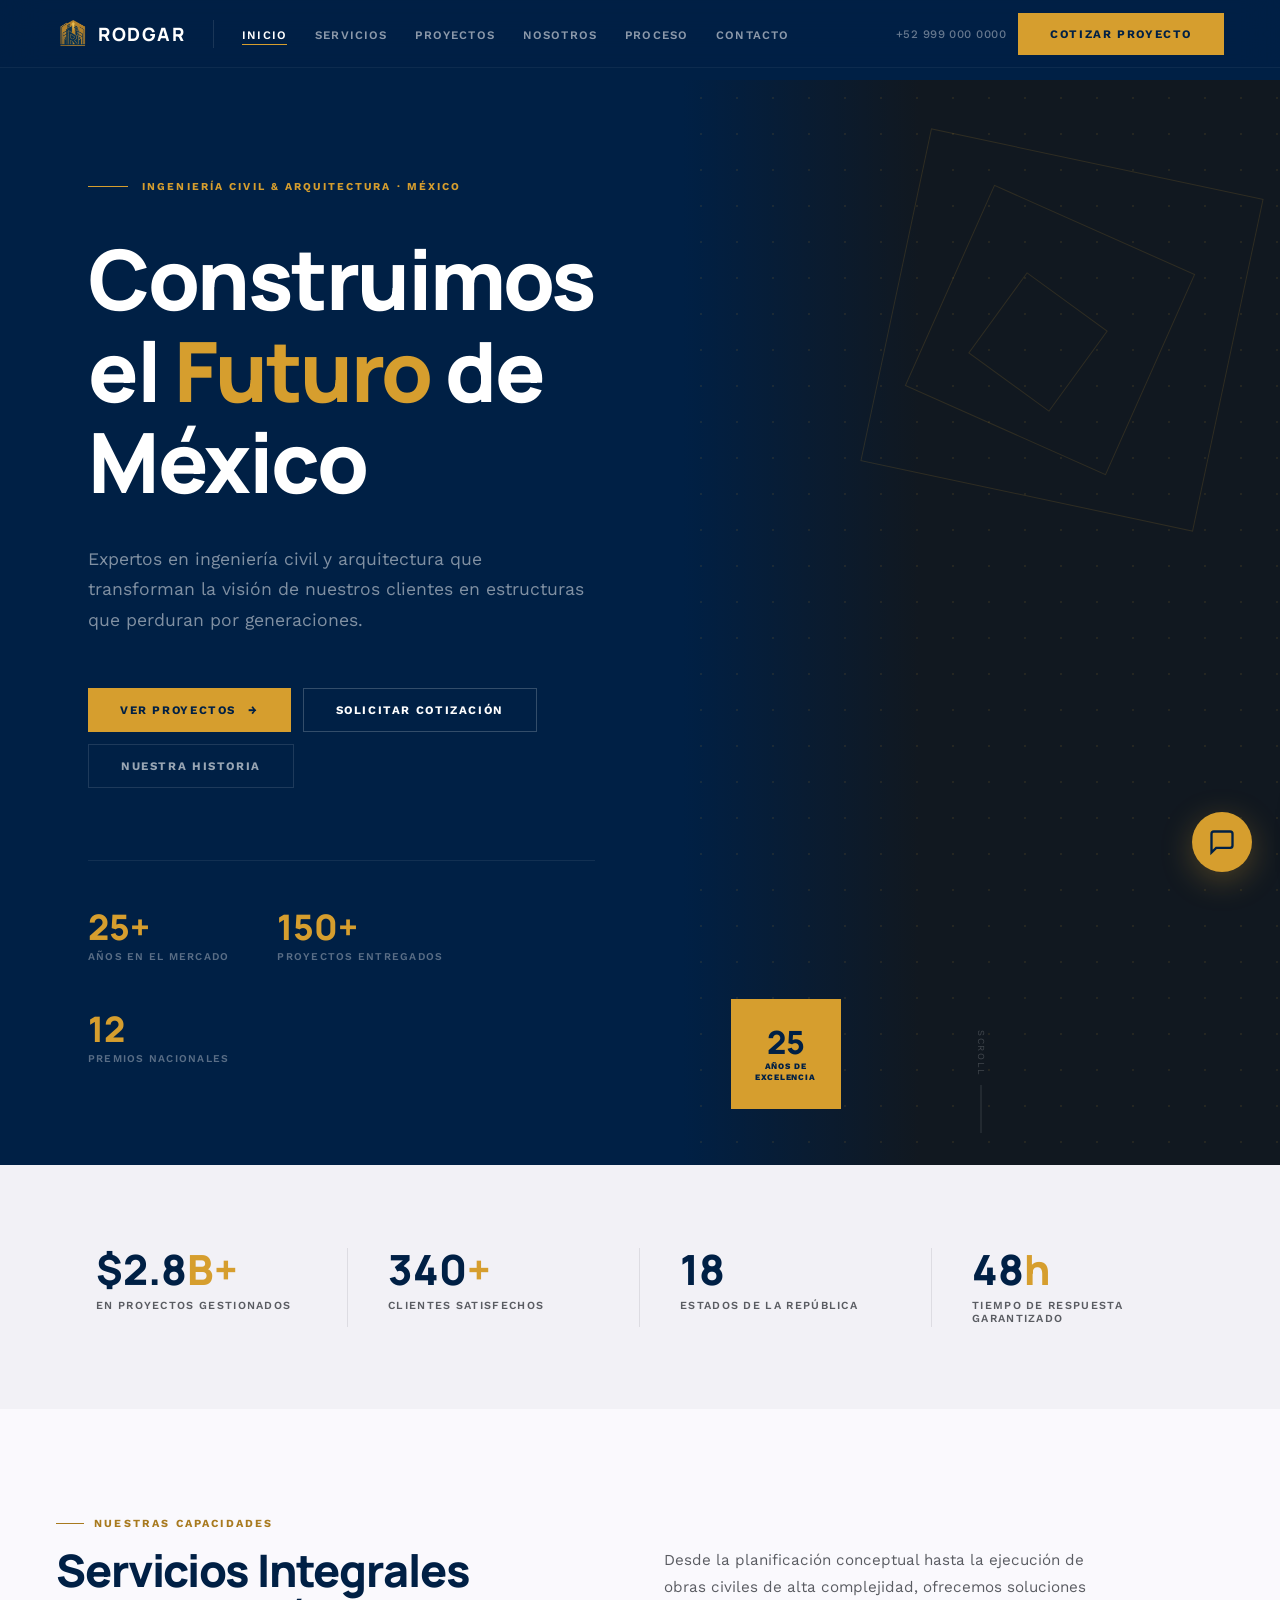
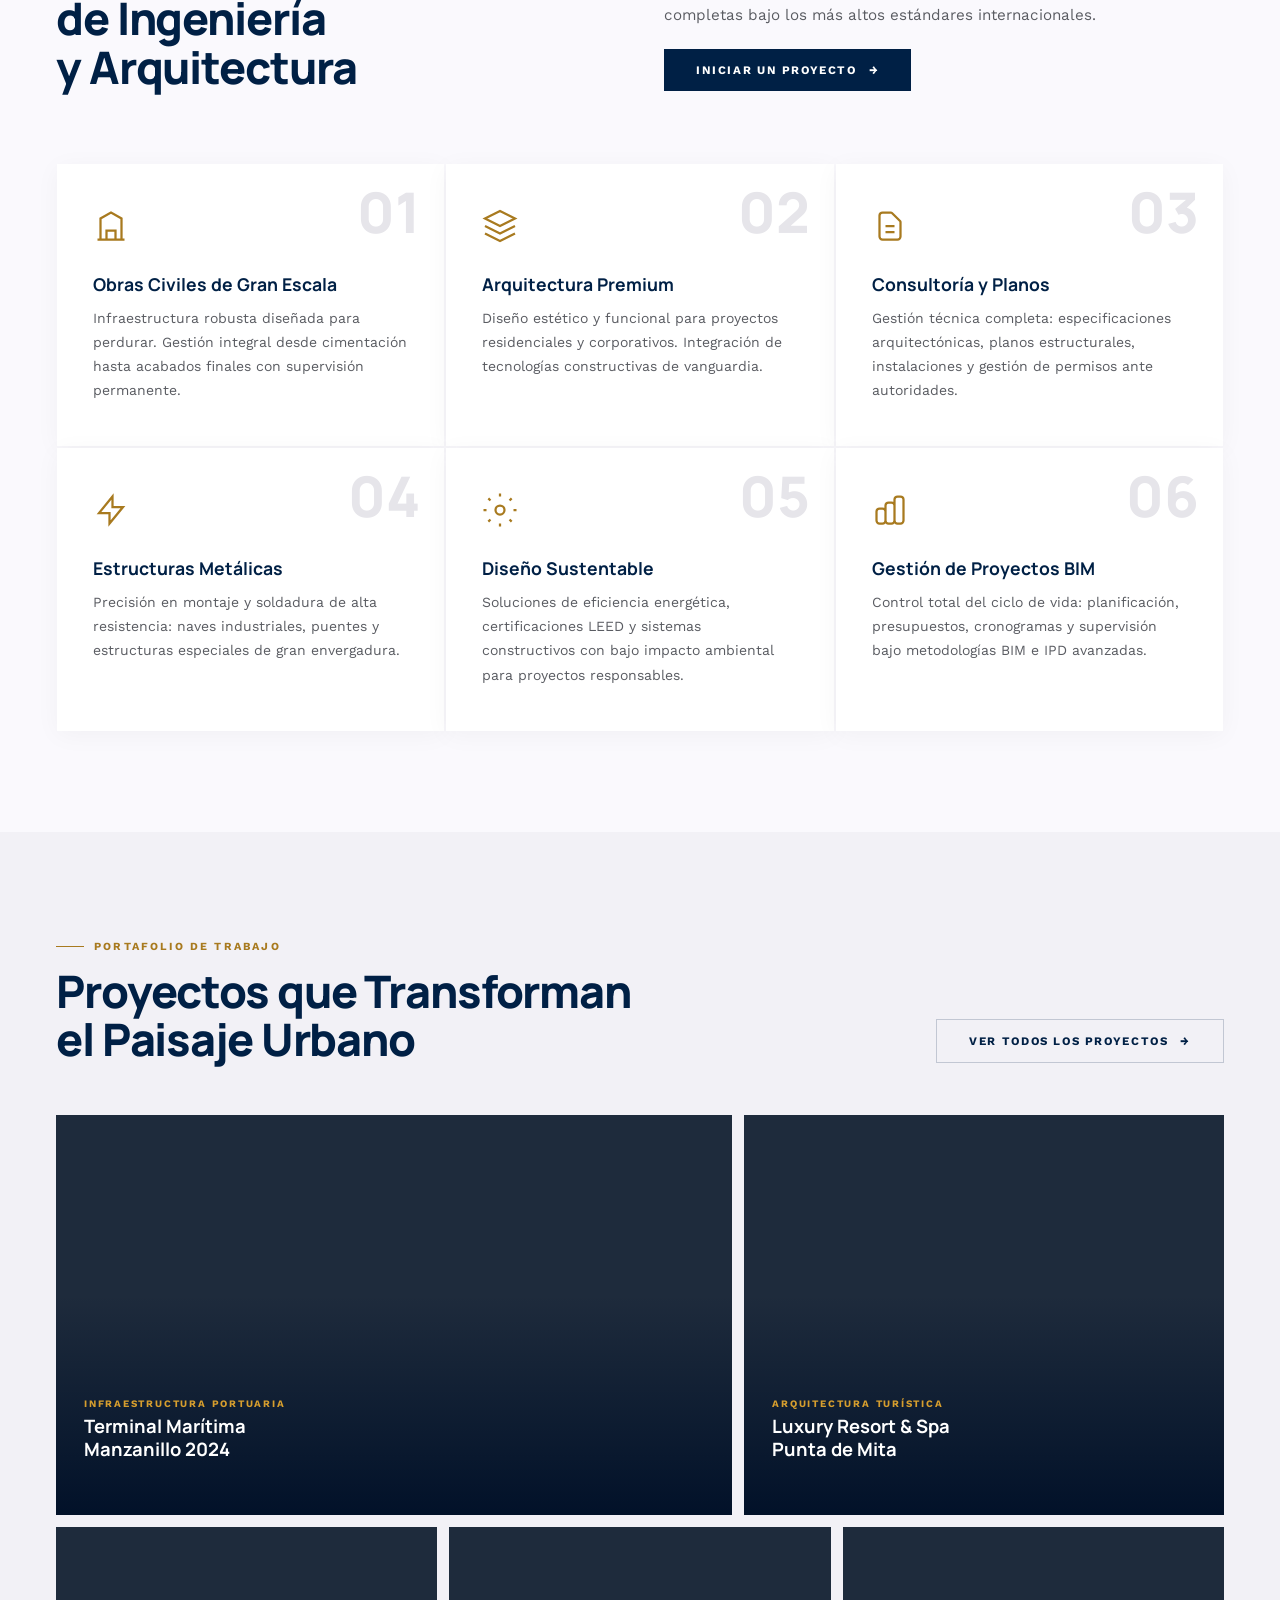
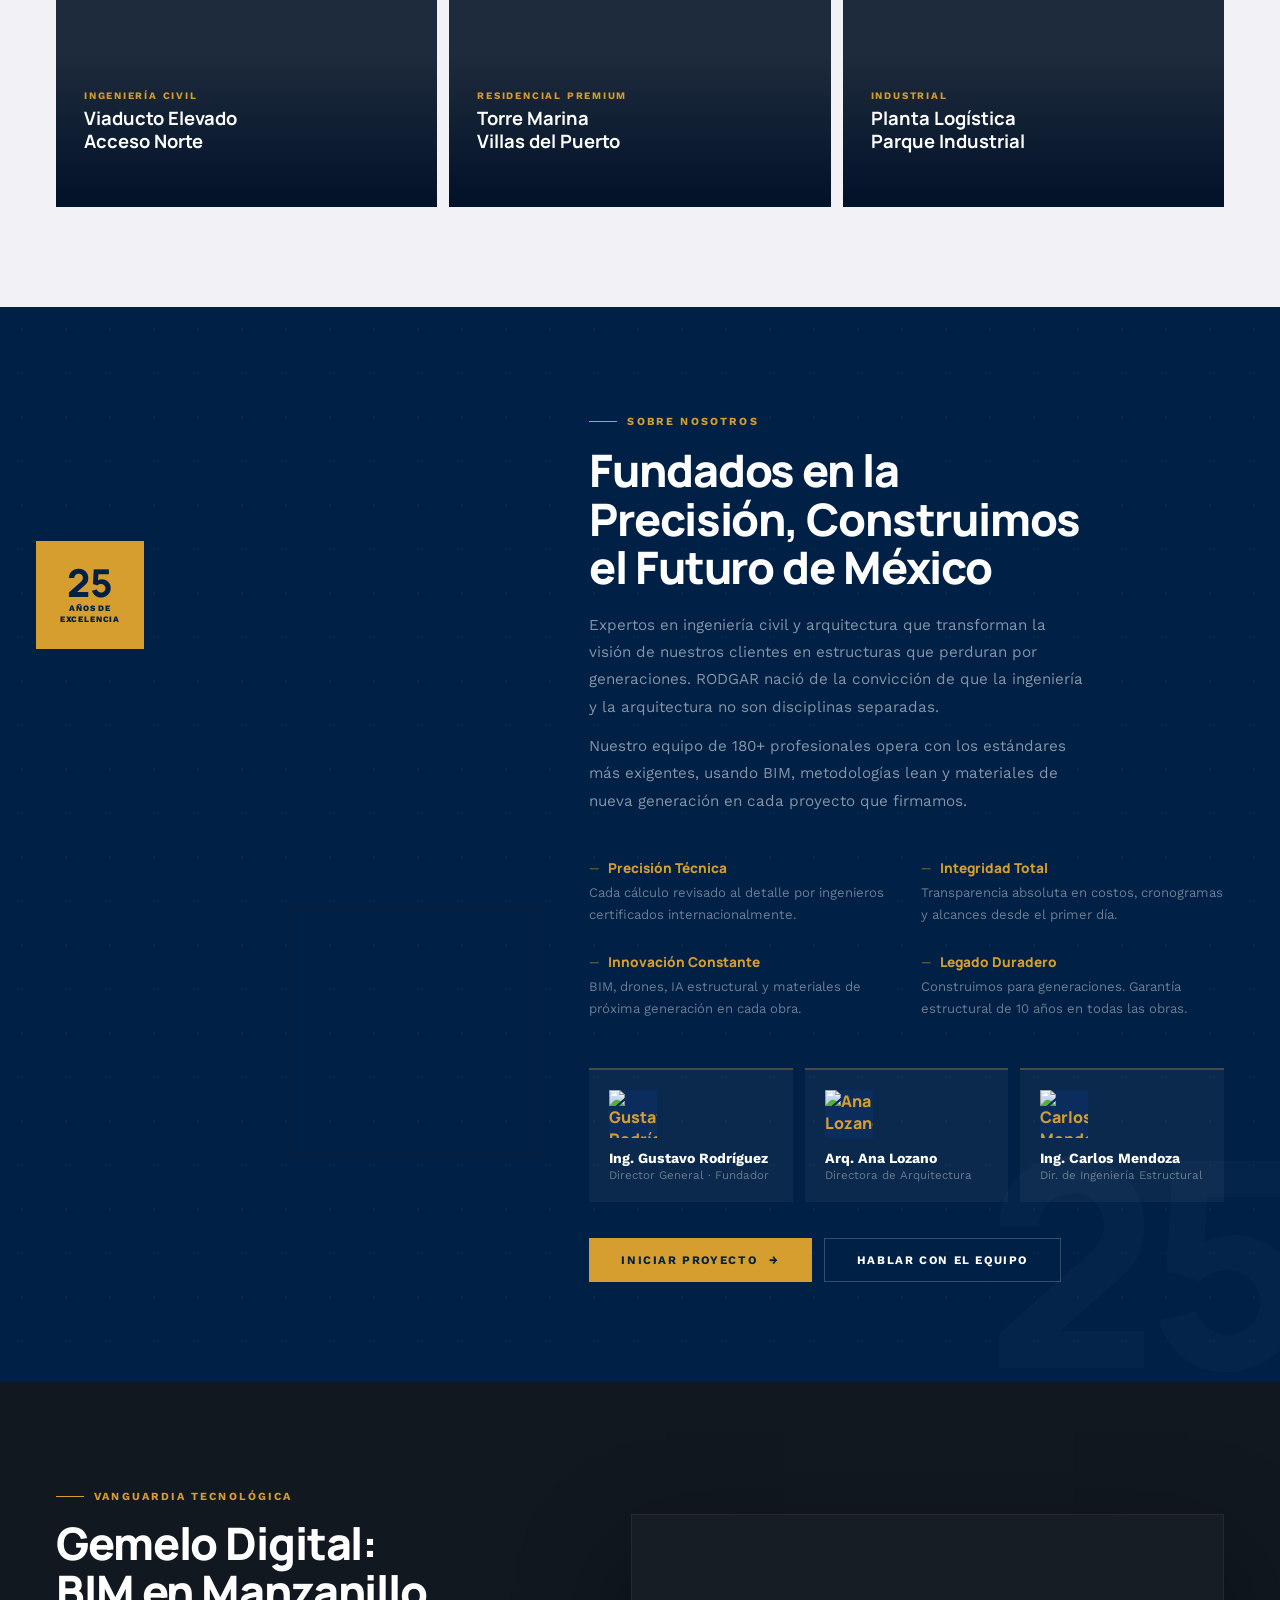
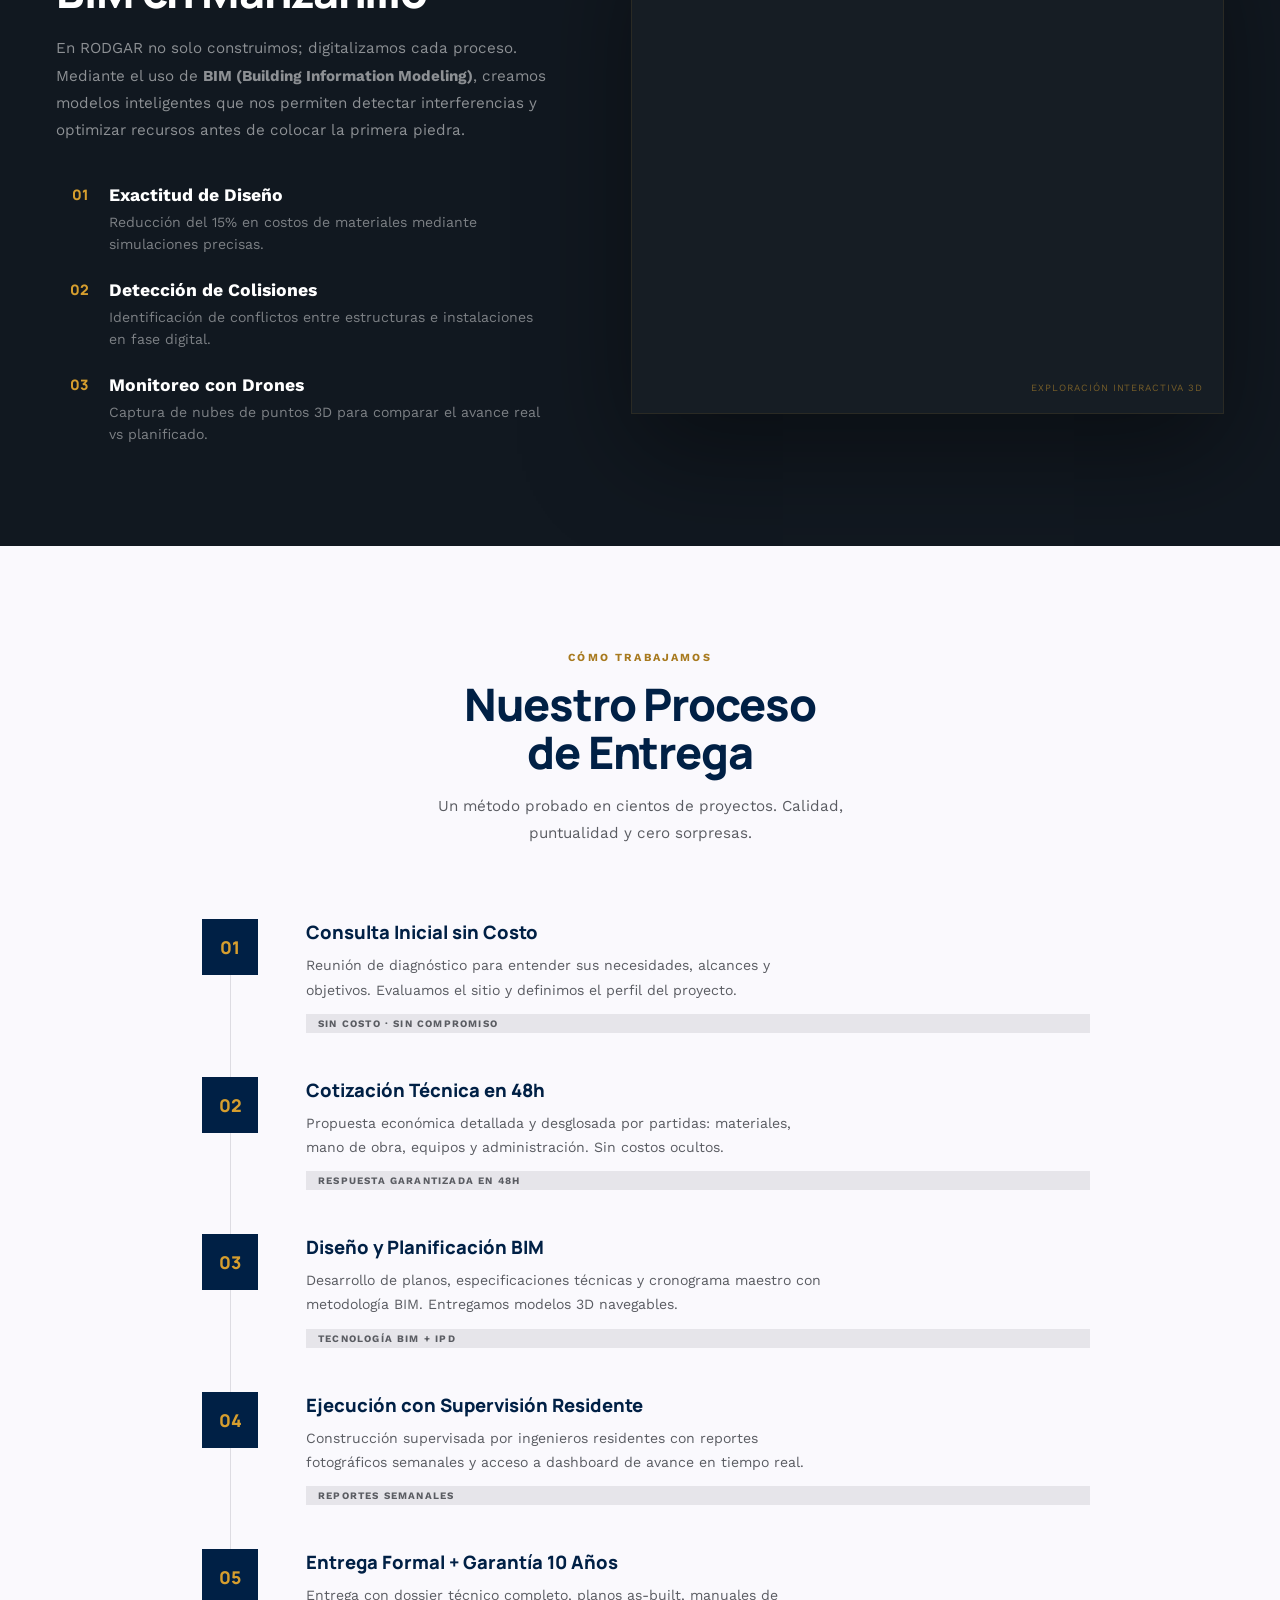
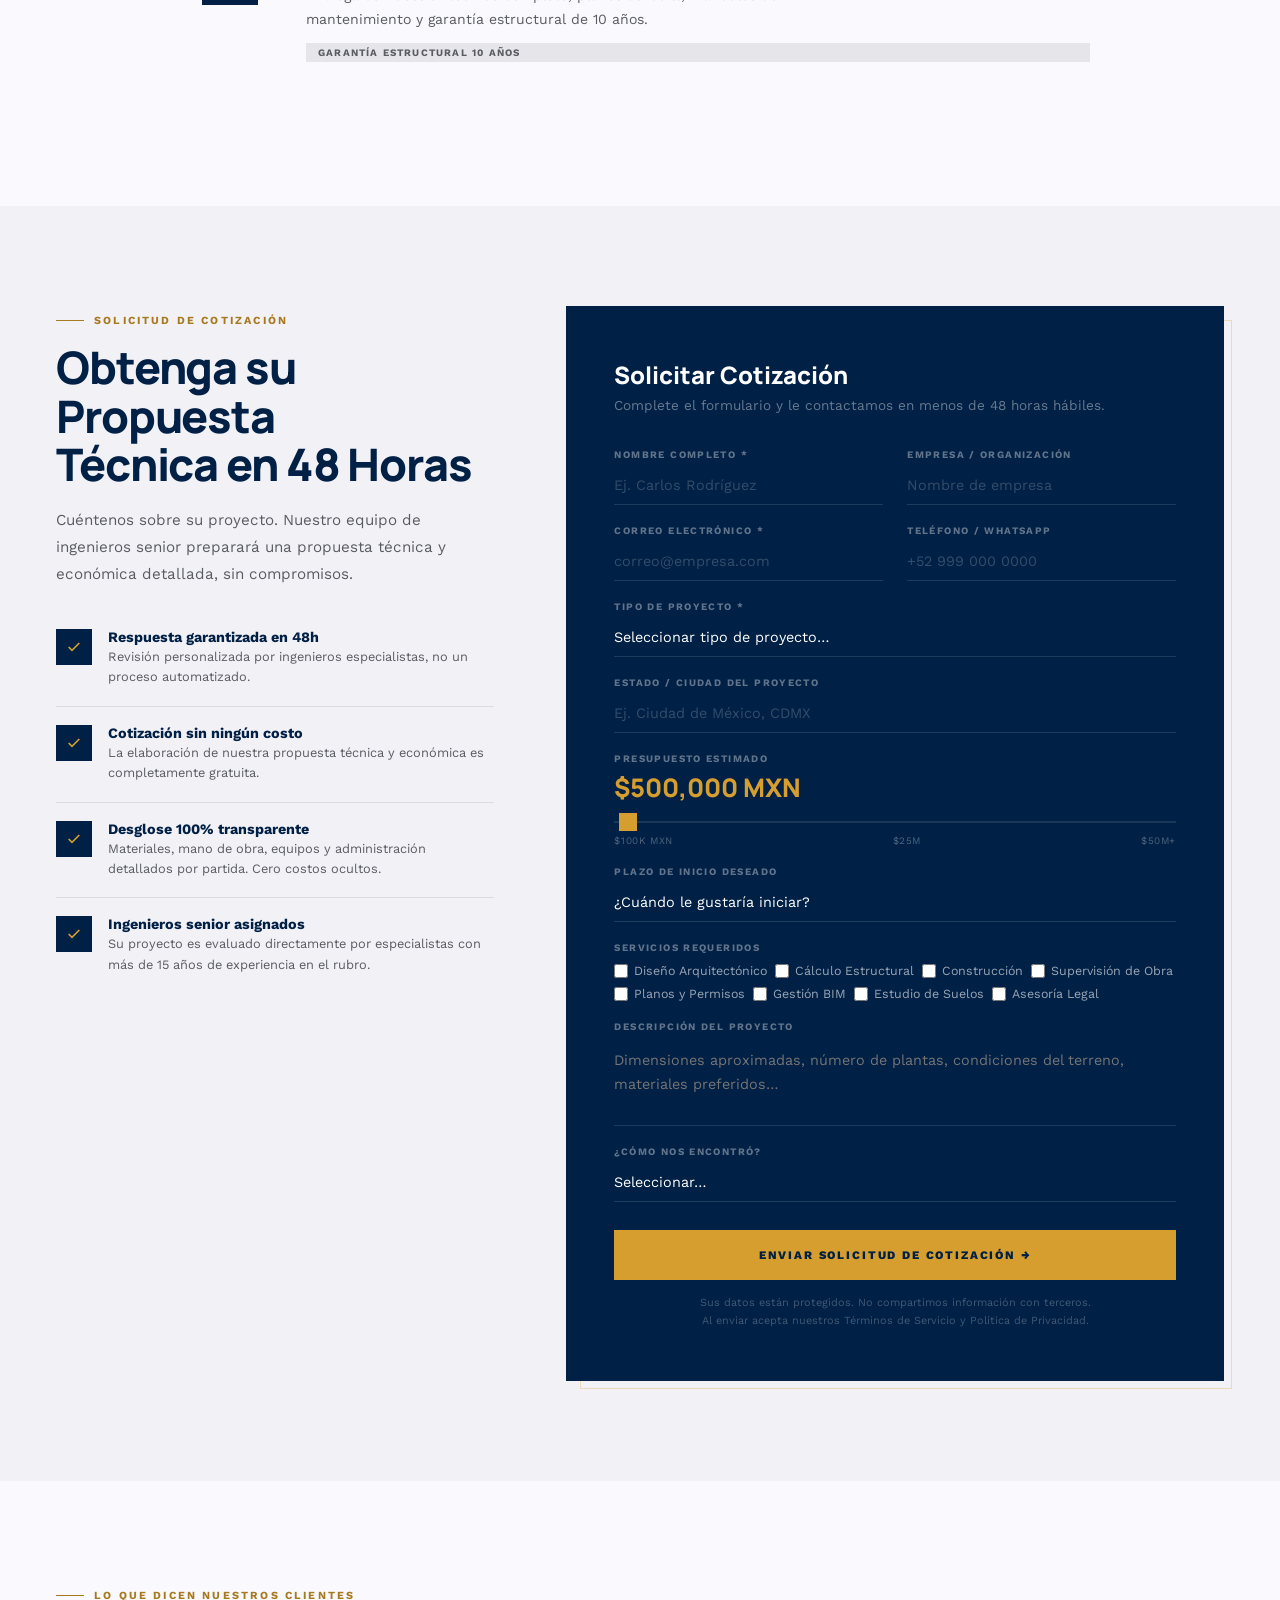
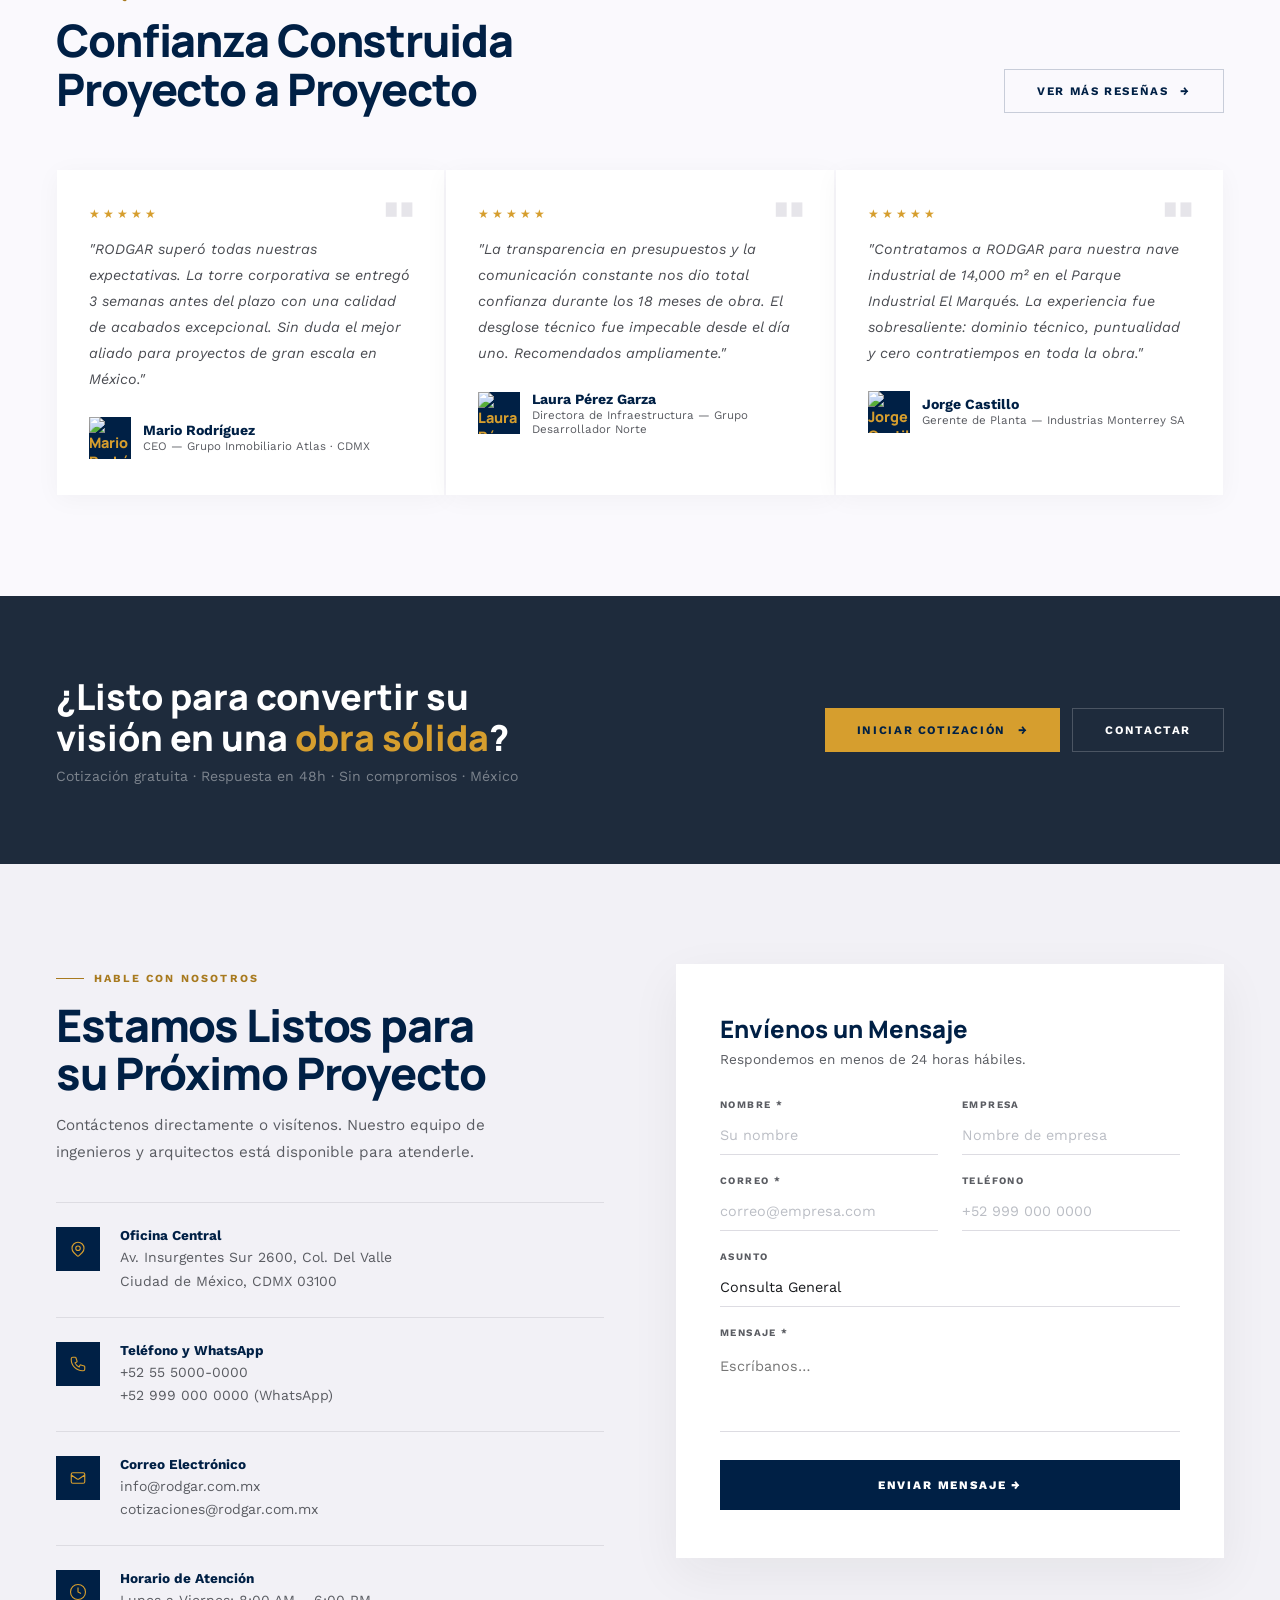
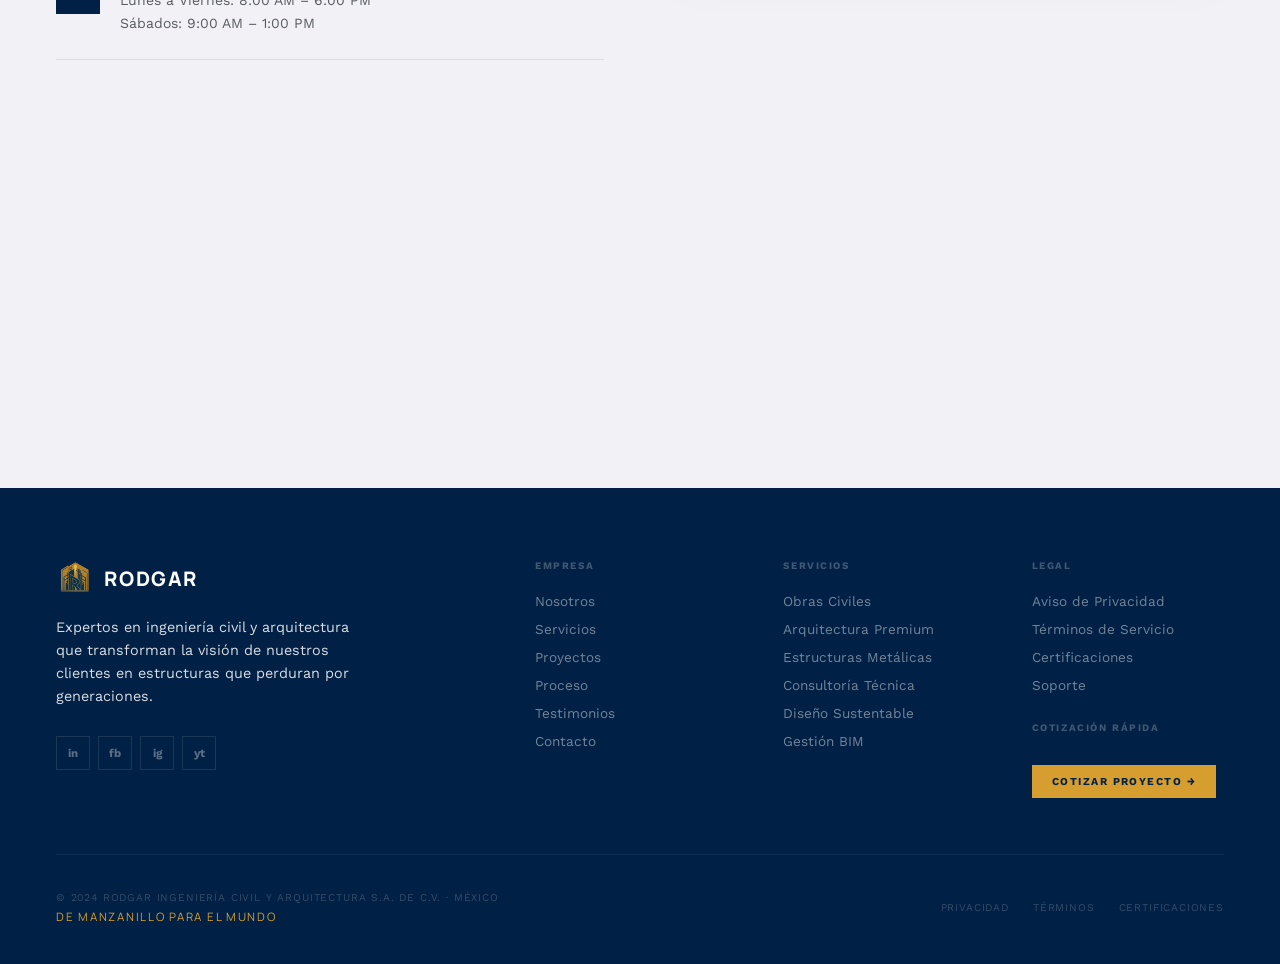
==== commit a6e570cd: "Ajuste" ====
--- a/index.html
+++ b/index.html
@@ -2224,7 +2224,7 @@
   <!-- ═══ NAV ═══ -->
   <nav id="main-nav">
     <a href="#hero" class="nav-logo">
-      <img src="icono.png" alt="RODGAR Icon">
+      <img src="./images/icono.png" alt="RODGAR Icon" >
       RODGAR
     </a>
     <div class="nav-divider"></div>
@@ -2408,7 +2408,48 @@
     </div>
     <div class="portafolio-grid reveal d1">
       <div class="pcard">
-        <div class="pcard-img" style="background-image:url('mexico_modern_industrial_architecture_1776123294859.png')">
+        <div class="pcard-img" style="background-image:url('https://images.unsplash.com/photo-1586528116311-ad8dd3c8310d?auto=format&fit=crop&q=80&w=1200')"></div>
+        <div class="pcard-overlay"></div>
+        <div class="pcard-info">
+          <div class="pcard-cat">Infraestructura Portuaria</div>
+          <h3 class="pcard-title">Terminal Marítima<br>Manzanillo 2024</h3>
+          <div class="pcard-link">Ver Detalles</div>
+        </div>
+      </div>
+      <div class="pcard">
+        <div class="pcard-img" style="background-image:url('https://images.unsplash.com/photo-1582719478250-c89cae4dc85b?auto=format&fit=crop&q=80&w=800')"></div>
+        <div class="pcard-overlay"></div>
+        <div class="pcard-info">
+          <div class="pcard-cat">Arquitectura Turística</div>
+          <h3 class="pcard-title">Luxury Resort & Spa<br>Punta de Mita</h3>
+          <div class="pcard-link">Ver Detalles</div>
+        </div>
+      </div>
+      <div class="pcard">
+        <div class="pcard-img" style="background-image:url('https://images.unsplash.com/photo-1545143333-119210e3867b?auto=format&fit=crop&q=80&w=800')"></div>
+        <div class="pcard-overlay"></div>
+        <div class="pcard-info">
+          <div class="pcard-cat">Ingeniería Civil</div>
+          <h3 class="pcard-title">Viaducto Elevado<br>Acceso Norte</h3>
+          <div class="pcard-link">Ver Detalles</div>
+        </div>
+      </div>
+      <div class="pcard">
+        <div class="pcard-img" style="background-image:url('https://images.unsplash.com/photo-1512917774080-9991f1c4c750?auto=format&fit=crop&q=80&w=800')"></div>
+        <div class="pcard-overlay"></div>
+        <div class="pcard-info">
+          <div class="pcard-cat">Residencial Premium</div>
+          <h3 class="pcard-title">Torre Marina<br>Villas del Puerto</h3>
+          <div class="pcard-link">Ver Detalles</div>
+        </div>
+      </div>
+      <div class="pcard">
+        <div class="pcard-img" style="background-image:url('https://images.unsplash.com/photo-1565008447742-97f6f38c985c?auto=format&fit=crop&q=80&w=800')"></div>
+        <div class="pcard-overlay"></div>
+        <div class="pcard-info">
+          <div class="pcard-cat">Industrial</div>
+          <h3 class="pcard-title">Planta Logística<br>Parque Industrial</h3>
+          <div class="pcard-link">Ver Detalles</div>
         </div>
       </div>
     </div>
@@ -2531,7 +2572,7 @@
   </section>
 
   <!-- ═══ PROCESO ═══ -->
-  <section id="proceso">
+  <section id="proceso" style="background: url('https://www.transparenttextures.com/patterns/cubes.png') repeat;">
     <div class="proceso-inner">
       <div class="proceso-header reveal">
         <div class="label-tag center" style="margin-bottom:16px;justify-content:center;">Cómo Trabajamos</div>
@@ -2949,7 +2990,7 @@
     <div class="footer-top">
       <div>
         <div class="footer-logo" style="display:flex; align-items:center; gap:12px; margin-bottom:20px;">
-          <img src="icono.png" alt="RODGAR Icon" style="height: 36px; width: auto;">
+          <img src="./images/icono.png" alt="RODGAR Icon" style="height: 36px; width: auto;">
           <span
             style="font-family: var(--font-display); font-weight: 800; font-size: 1.25rem; color:#fff; letter-spacing:0.08em;">RODGAR</span>
         </div>
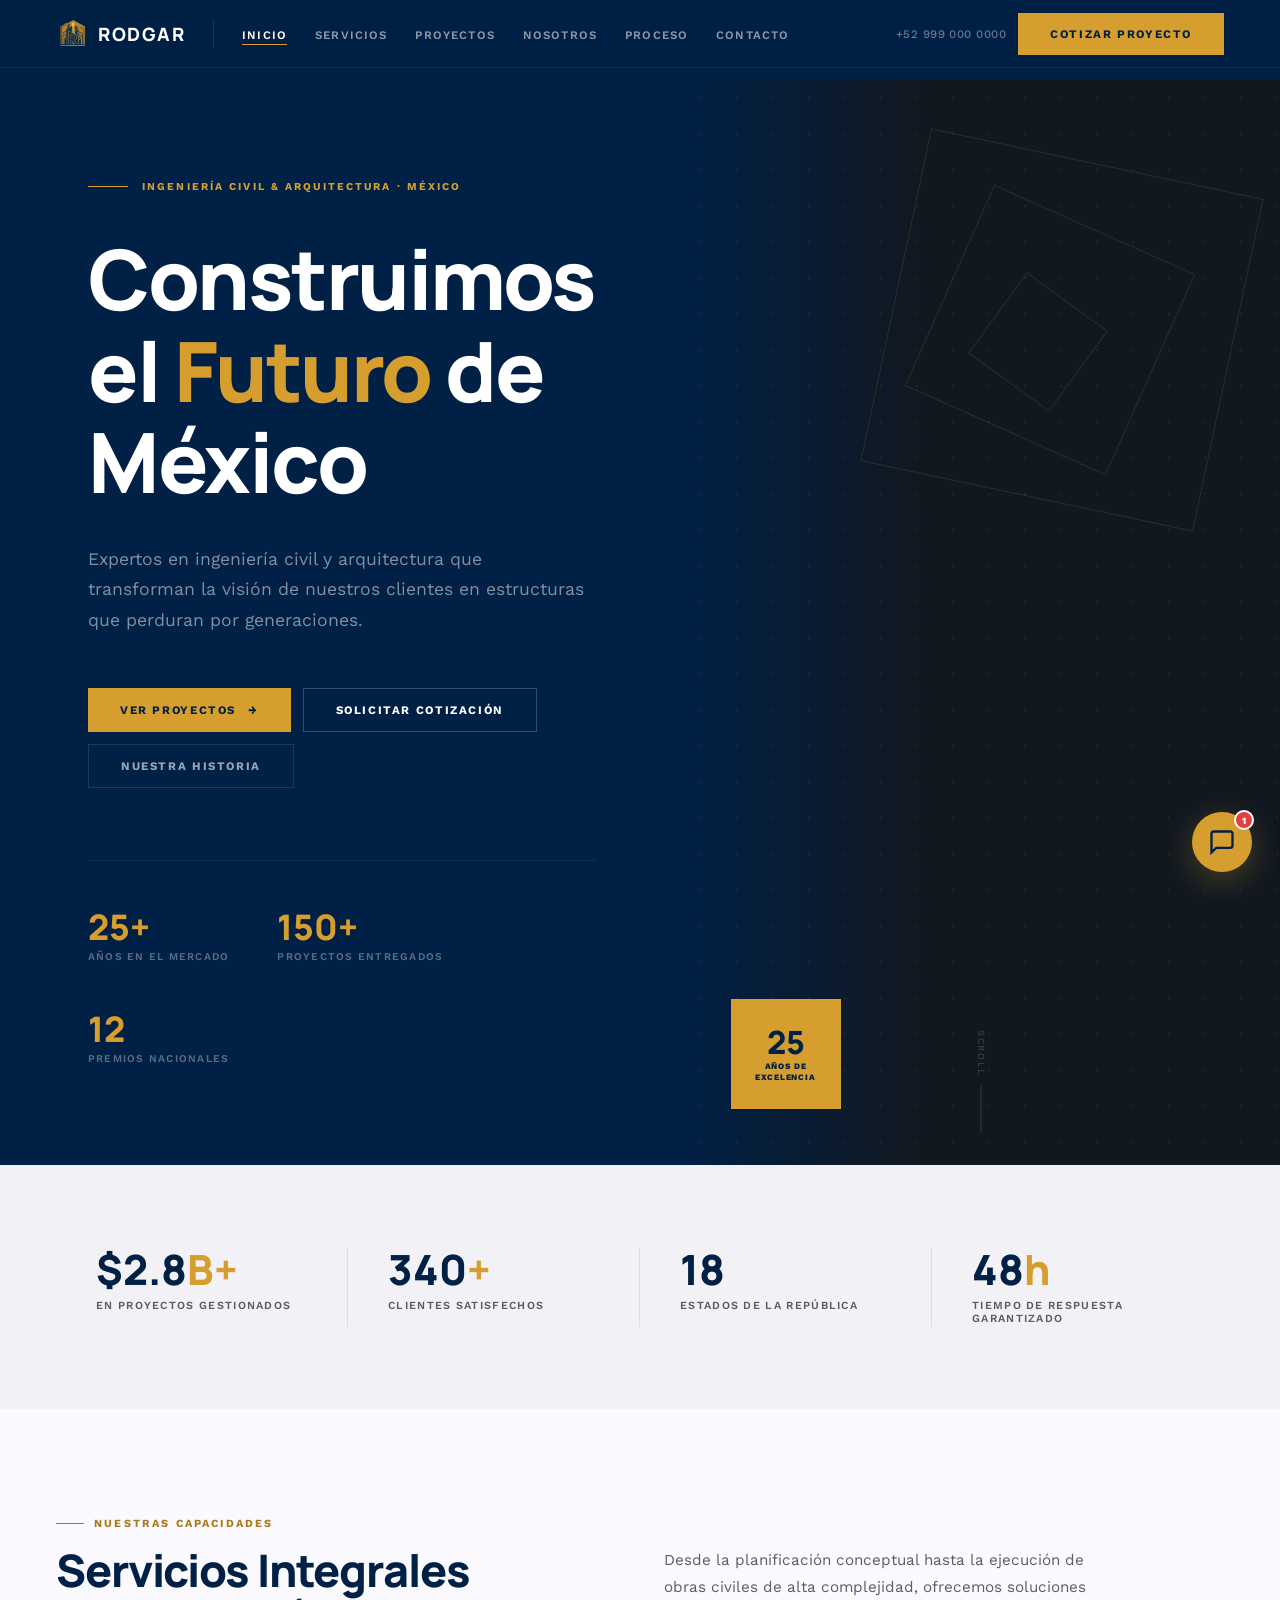
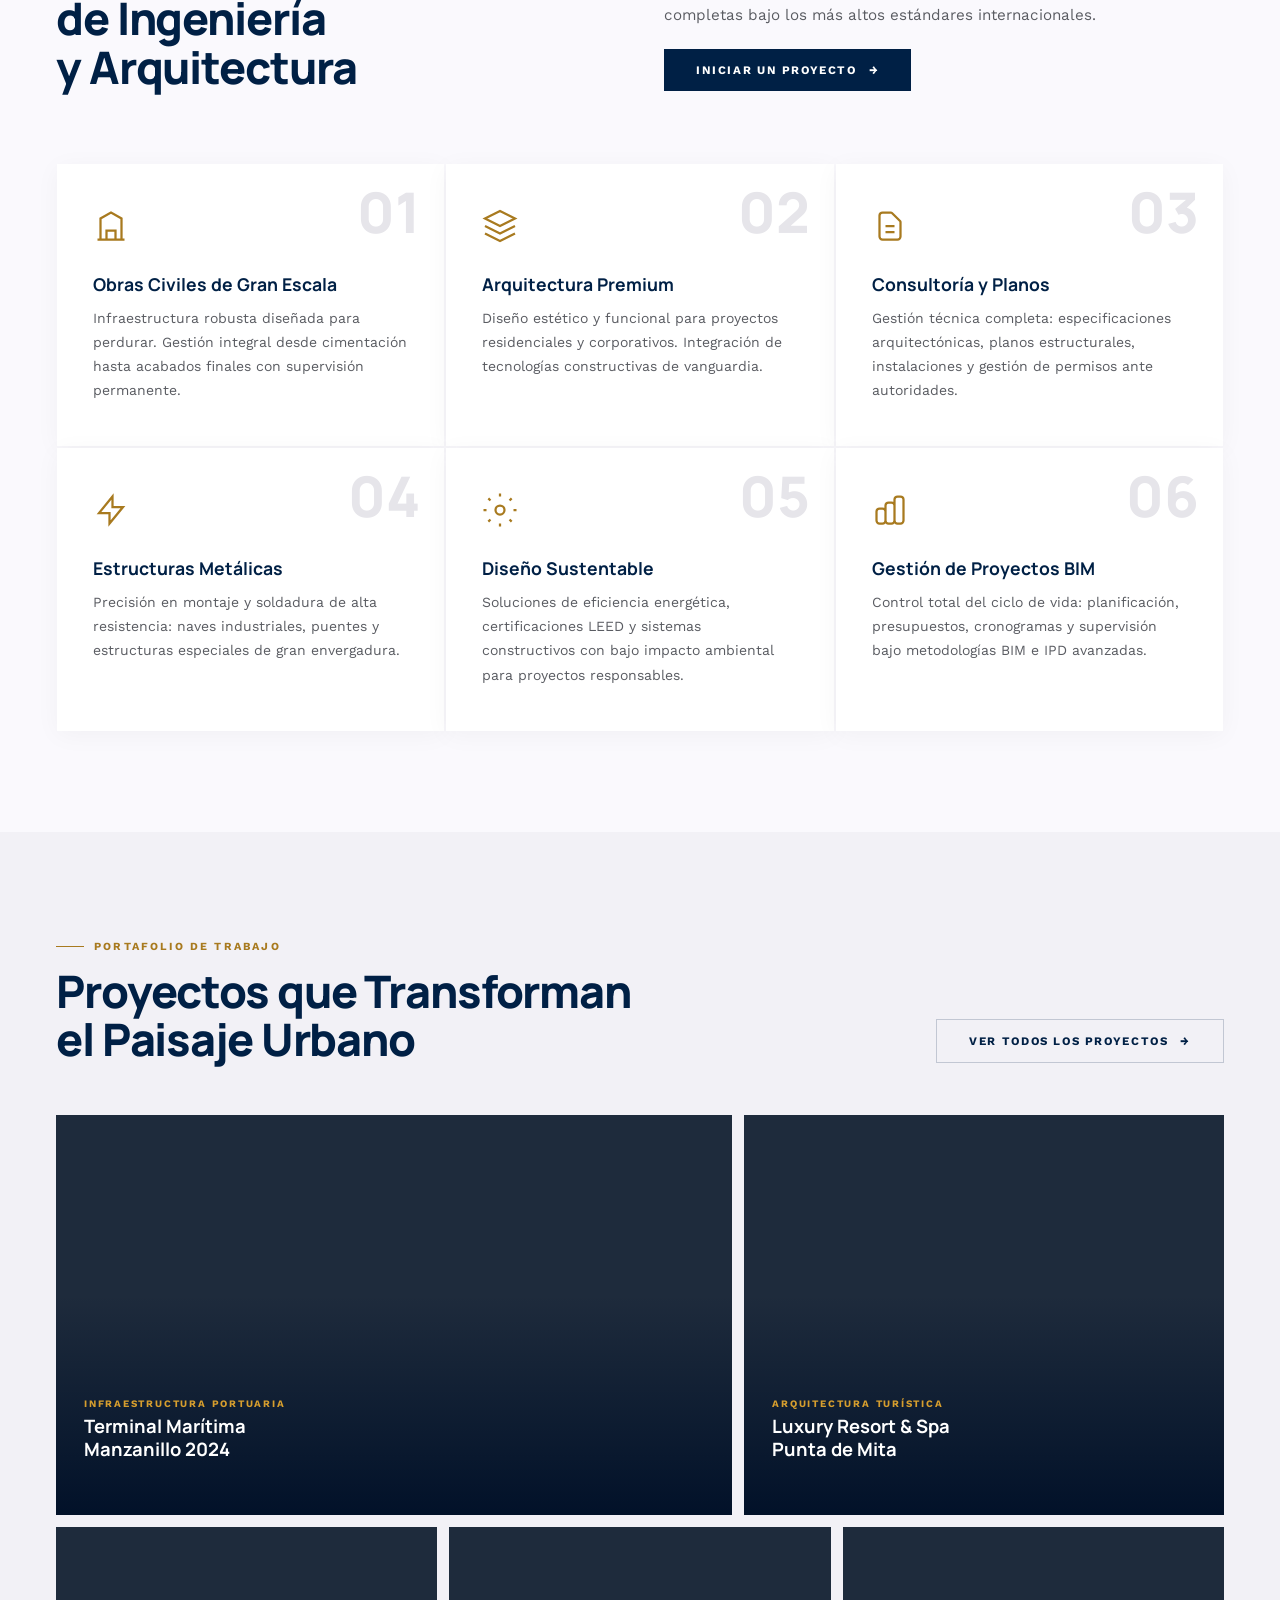
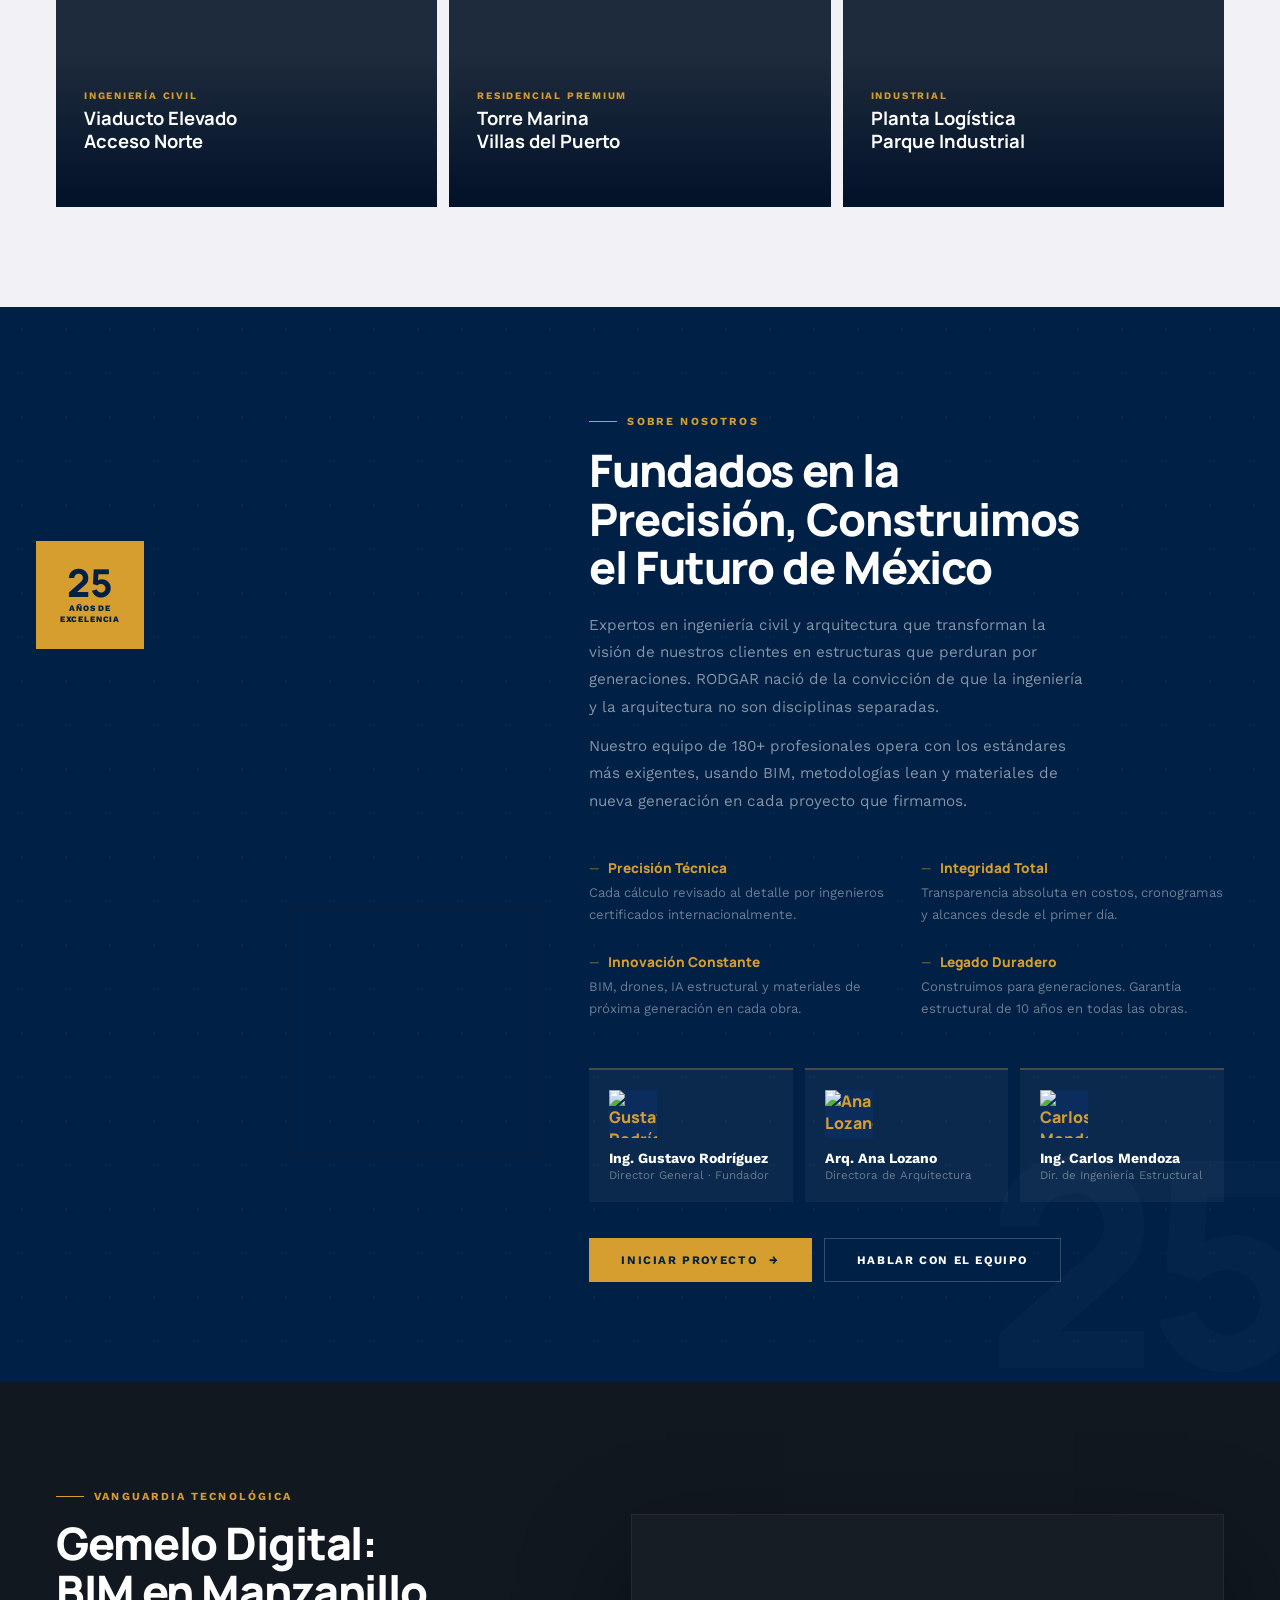
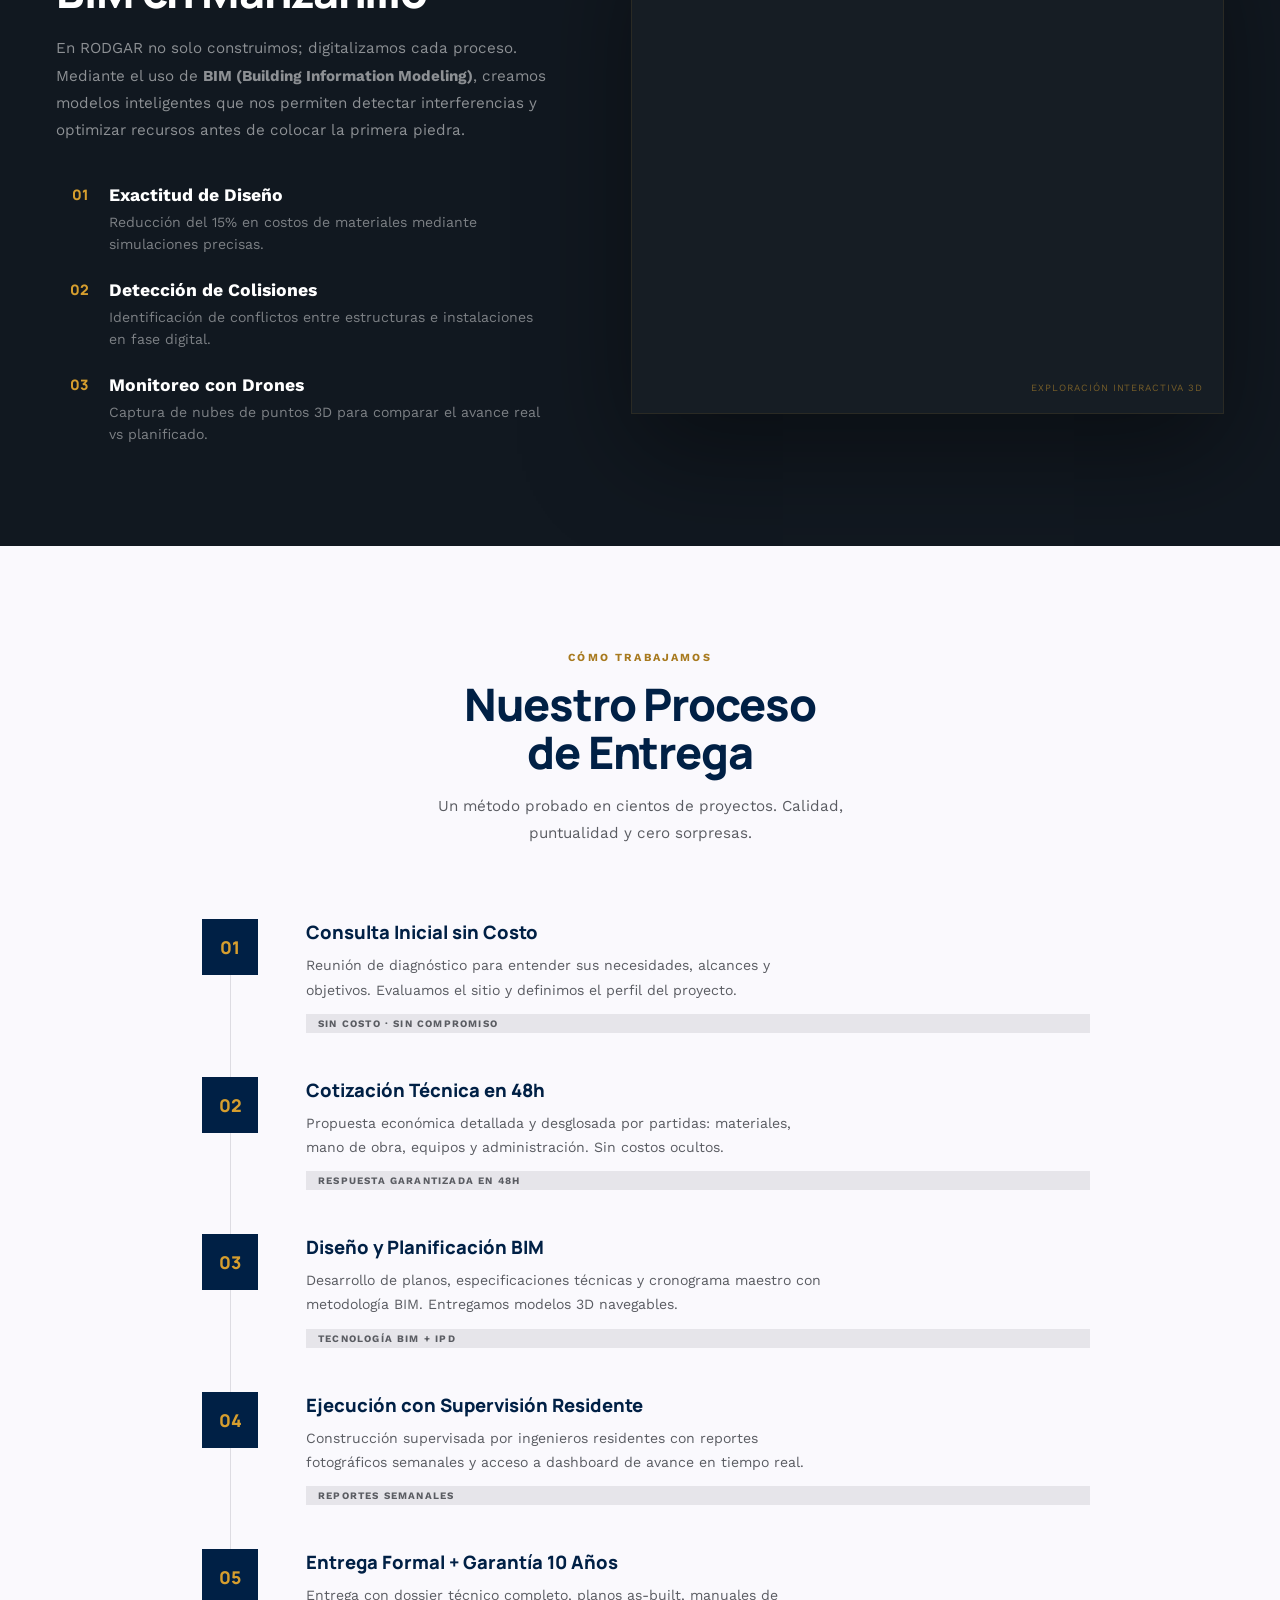
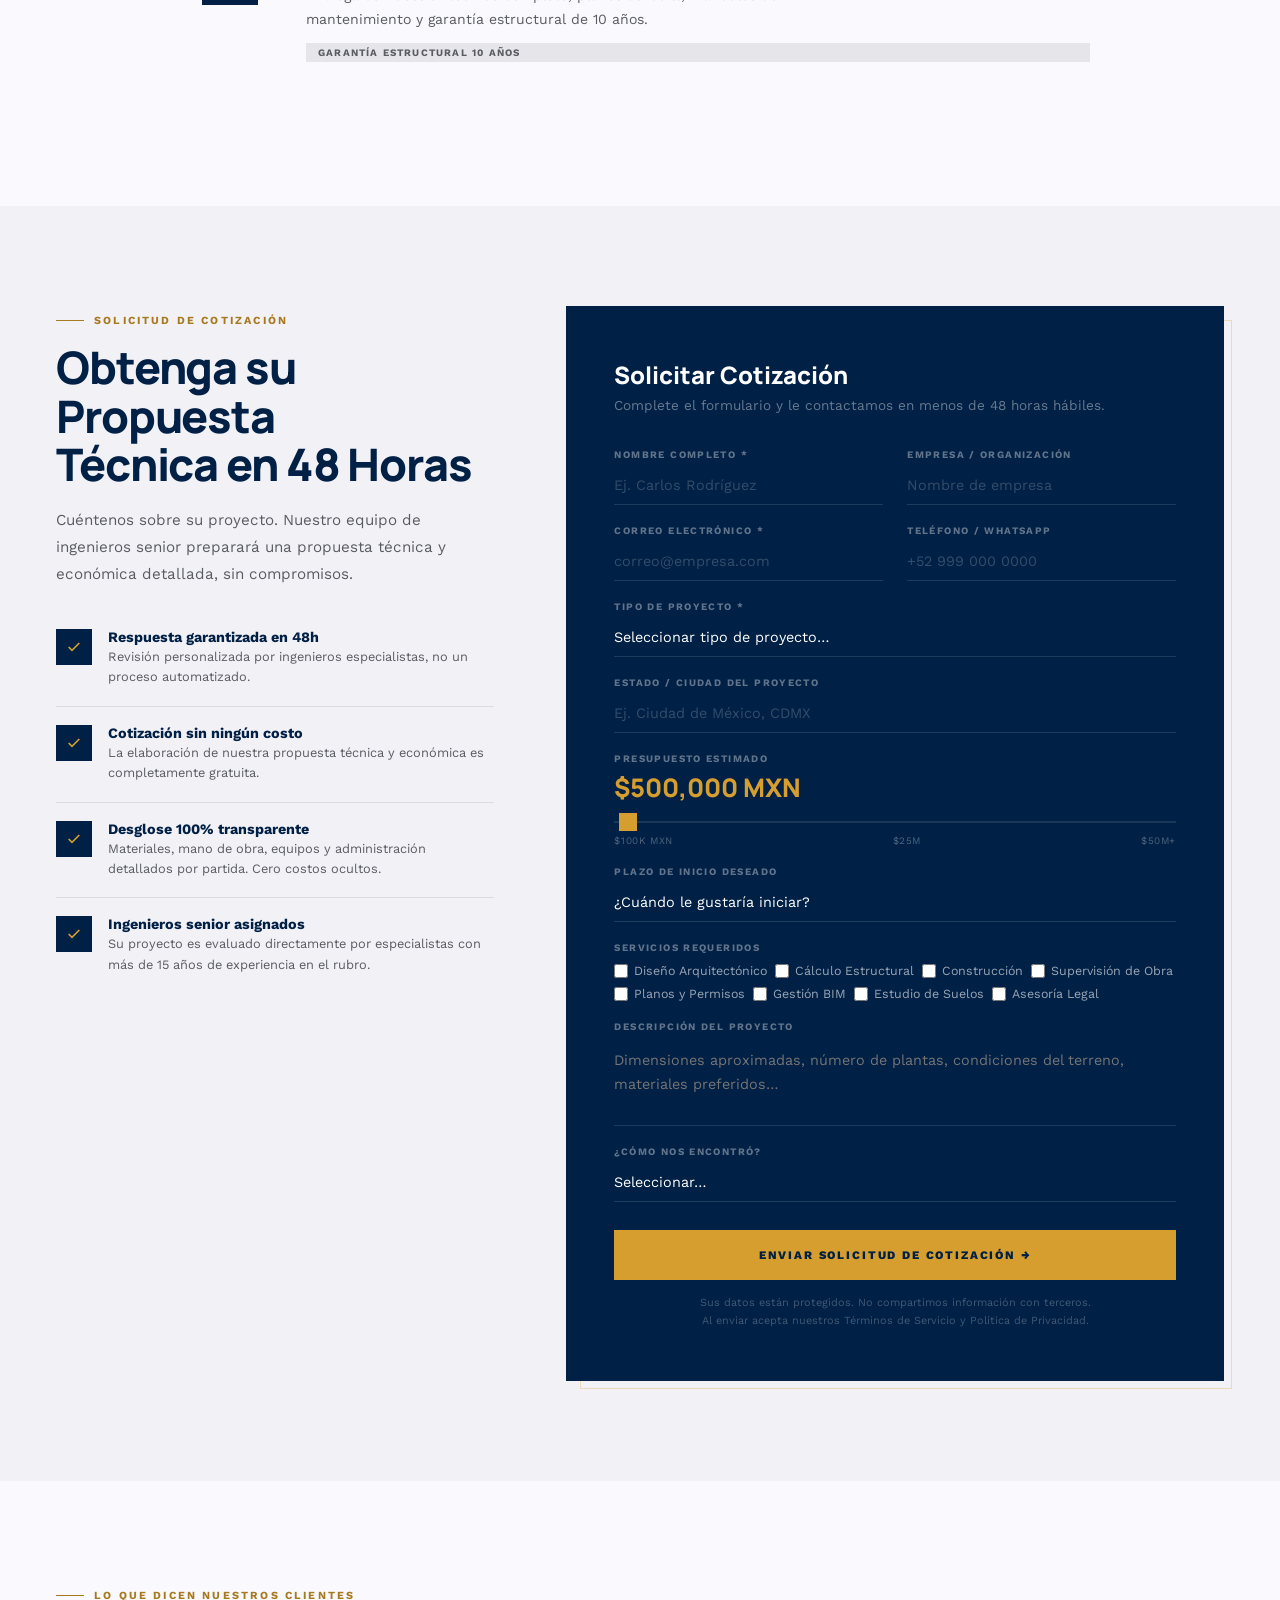
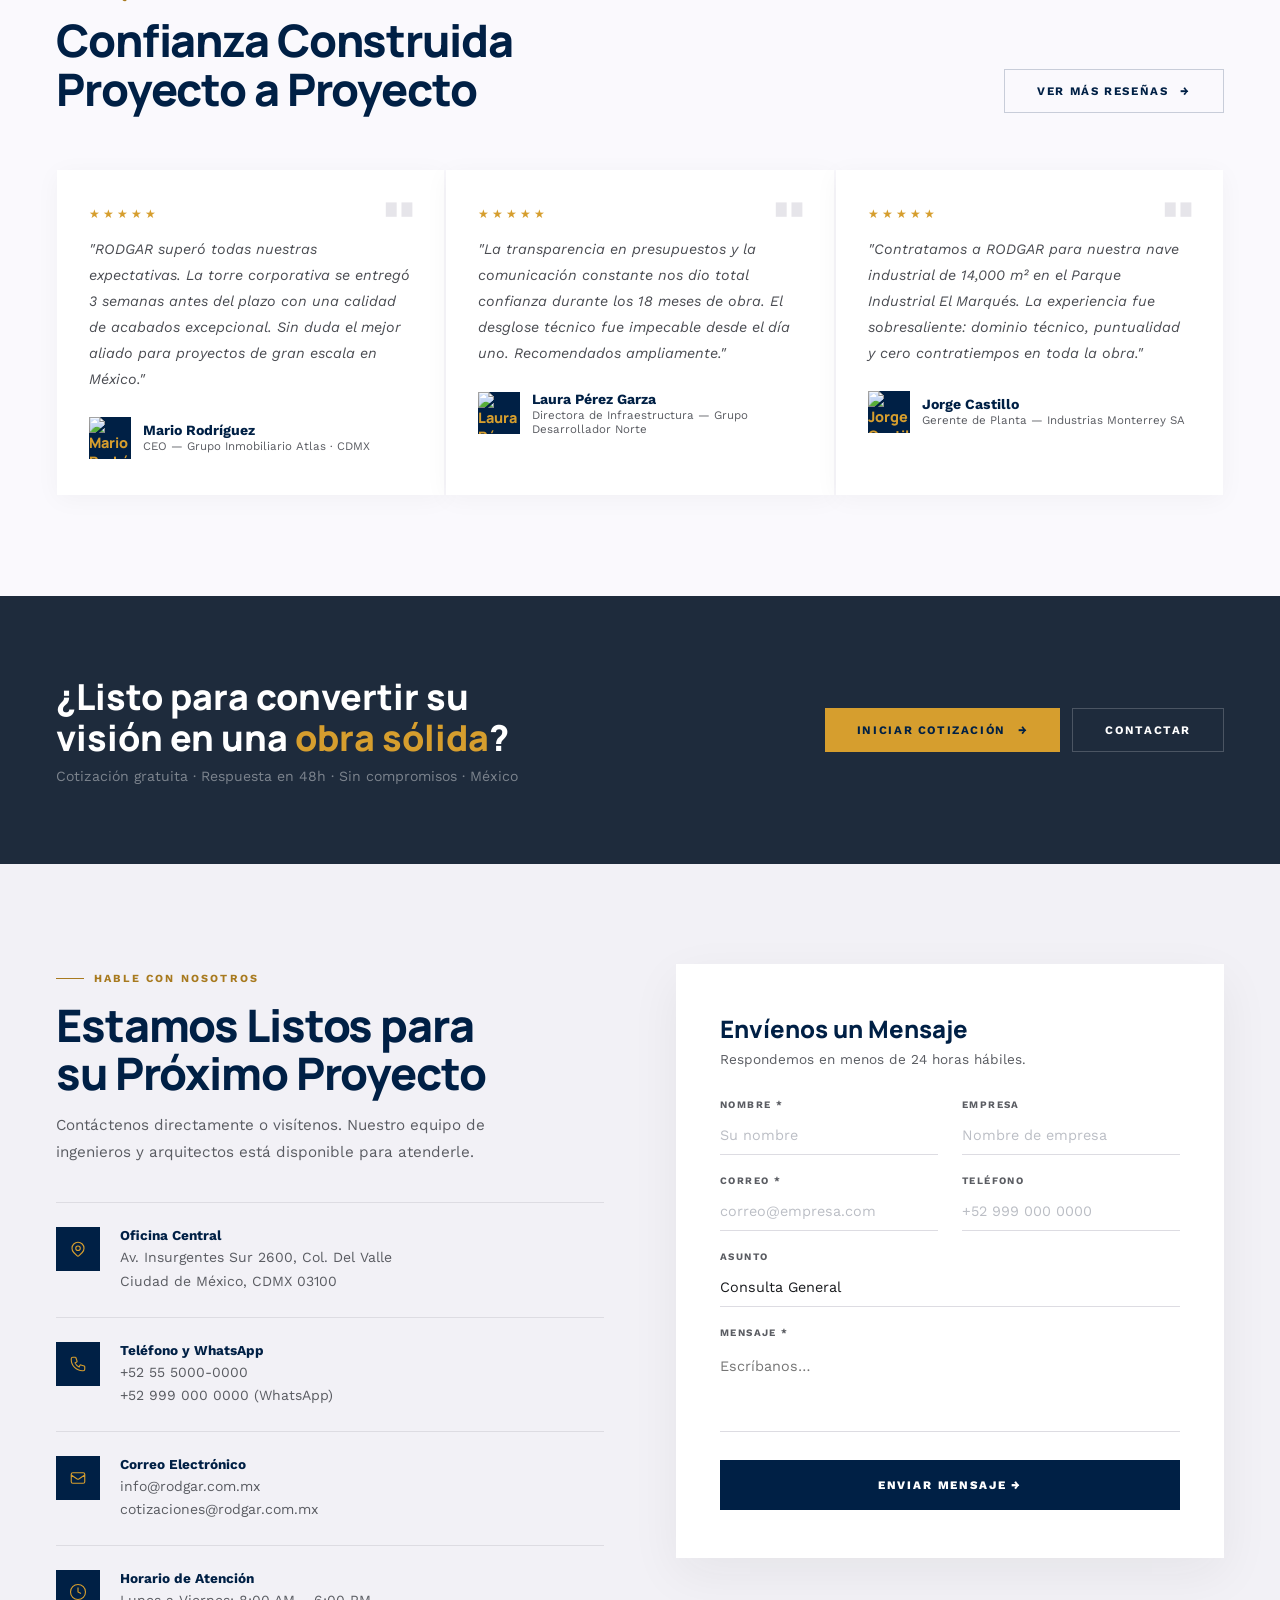
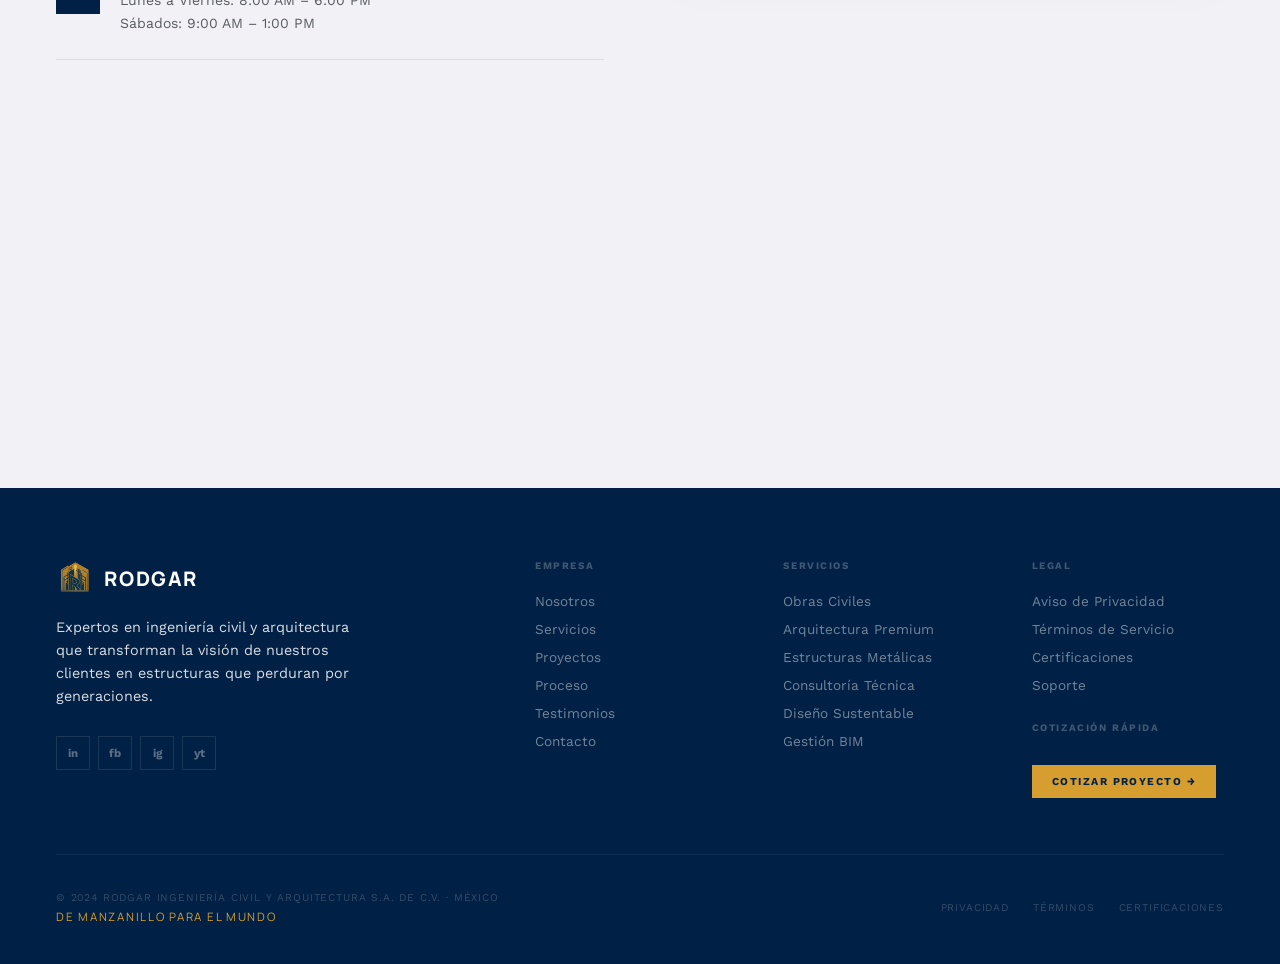
==== commit 82d75237: "Chat bot" ====
--- a/index.html
+++ b/index.html
@@ -9,2214 +9,8 @@
   <link
     href="https://fonts.googleapis.com/css2?family=Manrope:wght@300;400;500;600;700;800;900&family=Work+Sans:ital,wght@0,300;0,400;0,500;0,600;0,700;1,300;1,400&display=swap"
     rel="stylesheet">
-  <style>
-    *,
-    *::before,
-    *::after {
-      box-sizing: border-box;
-      margin: 0;
-      padding: 0;
-    }
-
-    :root {
-      /* Core palette */
-      --primary: #002045;
-      --primary-container: #0a2d5e;
-      --secondary: #7d5700;
-      --gold: #D69E2E;
-      --gold-dim: #a87a1f;
-      --on-primary: #ffffff;
-
-      /* Surface hierarchy */
-      --surface: #faf9fd;
-      --surface-low: #f2f1f6;
-      --surface-high: #e6e5ea;
-      --surface-highest: #dddce2;
-      --surface-lowest: #ffffff;
-      --tertiary: #1e2b3c;
-      --tertiary-deep: #111820;
-
-      /* Text */
-      --on-surface: #181a1d;
-      --on-surface-muted: #5a5c62;
-      --outline-variant: rgba(196, 198, 207, 0.15);
-
-      /* Typography */
-      --font-display: 'Manrope', sans-serif;
-      --font-body: 'Work Sans', sans-serif;
-
-      /* Shadows */
-      --shadow-float: 0 16px 48px rgba(26, 28, 30, 0.06);
-      --shadow-card: 0 4px 24px rgba(26, 28, 30, 0.04);
-    }
-
-    html {
-      scroll-behavior: smooth;
-    }
-
-    body {
-      font-family: var(--font-body);
-      background: var(--surface);
-      color: var(--on-surface);
-      overflow-x: hidden;
-      -webkit-font-smoothing: antialiased;
-    }
-
-    /* ─── UTILITIES ─── */
-    .gold {
-      color: var(--gold);
-    }
-
-    .label-tag {
-      display: inline-flex;
-      align-items: center;
-      gap: 10px;
-      font-size: 0.68rem;
-      font-weight: 700;
-      letter-spacing: 0.2em;
-      text-transform: uppercase;
-      color: var(--gold-dim);
-    }
-
-    .label-tag::before {
-      content: '';
-      display: block;
-      width: 28px;
-      height: 1px;
-      background: var(--gold-dim);
-      flex-shrink: 0;
-    }
-
-    .label-tag.light {
-      color: var(--gold);
-    }
-
-    .label-tag.light::before {
-      background: var(--gold);
-    }
-
-    .label-tag.center {
-      justify-content: center;
-    }
-
-    .label-tag.center::before {
-      display: none;
-    }
-
-    .section-headline {
-      font-family: var(--font-display);
-      font-size: clamp(2rem, 3.5vw, 2.9rem);
-      font-weight: 800;
-      line-height: 1.08;
-      letter-spacing: -0.025em;
-      color: var(--primary);
-    }
-
-    .section-headline.light {
-      color: #fff;
-    }
-
-    .section-body {
-      font-size: 0.95rem;
-      line-height: 1.8;
-      color: var(--on-surface-muted);
-      max-width: 440px;
-      margin-top: 14px;
-    }
-
-    .section-body.light {
-      color: rgba(255, 255, 255, 0.52);
-    }
-
-    /* ─── BUTTONS ─── */
-    .btn {
-      display: inline-flex;
-      align-items: center;
-      gap: 8px;
-      font-family: var(--font-body);
-      font-size: 0.72rem;
-      font-weight: 700;
-      letter-spacing: 0.14em;
-      text-transform: uppercase;
-      padding: 14px 32px;
-      border: none;
-      cursor: pointer;
-      text-decoration: none;
-      transition: all 0.22s ease;
-      white-space: nowrap;
-    }
-
-    .btn-navy {
-      background: var(--primary);
-      color: #fff;
-    }
-
-    .btn-navy:hover {
-      background: var(--primary-container);
-    }
-
-    .btn-gold {
-      background: var(--gold);
-      color: var(--primary);
-    }
-
-    .btn-gold:hover {
-      background: #e6ab30;
-    }
-
-    .btn-ghost {
-      background: transparent;
-      color: #fff;
-      border: 1px solid rgba(255, 255, 255, 0.2);
-    }
-
-    .btn-ghost:hover {
-      border-color: rgba(255, 255, 255, 0.45);
-      background: rgba(255, 255, 255, 0.06);
-    }
-
-    .btn-ghost-dark {
-      background: transparent;
-      color: var(--primary);
-      border: 1px solid rgba(0, 32, 69, 0.2);
-    }
-
-    .btn-ghost-dark:hover {
-      border-color: var(--primary);
-      background: rgba(0, 32, 69, 0.04);
-    }
-
-    .btn-arrow::after {
-      content: '→';
-      margin-left: 4px;
-      transition: transform 0.2s;
-    }
-
-    .btn-arrow:hover::after {
-      transform: translateX(4px);
-    }
-
-    /* ─── NAV ─── */
-    nav {
-      position: fixed;
-      top: 0;
-      left: 0;
-      right: 0;
-      z-index: 200;
-      height: 68px;
-      background: rgba(0, 32, 69, 0.9);
-      backdrop-filter: blur(18px);
-      -webkit-backdrop-filter: blur(18px);
-      border-bottom: 1px solid rgba(255, 255, 255, 0.05);
-      display: flex;
-      align-items: center;
-      padding: 0 56px;
-      transition: background 0.3s;
-    }
-
-    nav.scrolled {
-      background: rgba(0, 32, 69, 0.97);
-    }
-
-    .nav-logo {
-      font-family: var(--font-display);
-      font-weight: 800;
-      font-size: 1.15rem;
-      letter-spacing: 0.08em;
-      color: #fff;
-      text-decoration: none;
-      display: flex;
-      align-items: center;
-      gap: 10px;
-      flex-shrink: 0;
-    }
-
-    .nav-logo img {
-      height: 32px;
-      width: auto;
-      display: block;
-    }
-
-    /* BIM Section Styles */
-    #bim-tech {
-      background: var(--tertiary-deep);
-      padding: 100px 56px;
-      position: relative;
-      overflow: hidden;
-    }
-
-    .bim-inner {
-      display: grid;
-      grid-template-columns: 1fr 1.2fr;
-      gap: 80px;
-      align-items: center;
-    }
-
-    .bim-viewer-container {
-      position: relative;
-      height: 500px;
-      background: rgba(255, 255, 255, 0.02);
-      border: 1px solid rgba(214, 158, 46, 0.1);
-      box-shadow: 0 40px 100px rgba(0, 0, 0, 0.4);
-    }
-
-    .bim-labels {
-      display: flex;
-      flex-direction: column;
-      gap: 24px;
-    }
-
-    .bim-label-item {
-      display: flex;
-      gap: 20px;
-    }
-
-    .bim-l-n {
-      font-family: var(--font-display);
-      font-size: 0.9rem;
-      font-weight: 900;
-      color: var(--gold);
-      width: 40px;
-      text-align: right;
-    }
-
-    .bim-l-t {
-      font-weight: 700;
-      font-size: 1.1rem;
-      color: #fff;
-      margin-bottom: 6px;
-    }
-
-    .bim-l-d {
-      font-size: 0.88rem;
-      line-height: 1.6;
-      color: rgba(255, 255, 255, 0.45);
-    }
-
-    .nav-divider {
-      width: 1px;
-      height: 28px;
-      background: rgba(255, 255, 255, 0.1);
-      margin-left: 28px;
-    }
-
-    .nav-links {
-      display: flex;
-      gap: 28px;
-      list-style: none;
-      margin-left: 28px;
-    }
-
-    .nav-links a {
-      font-size: 0.72rem;
-      font-weight: 600;
-      letter-spacing: 0.1em;
-      text-transform: uppercase;
-      color: rgba(255, 255, 255, 0.55);
-      text-decoration: none;
-      transition: color 0.2s;
-      padding-bottom: 2px;
-    }
-
-    .nav-links a:hover,
-    .nav-links a.active {
-      color: #fff;
-    }
-
-    .nav-links a.active {
-      border-bottom: 1px solid var(--gold);
-    }
-
-    .nav-right {
-      margin-left: auto;
-      display: flex;
-      align-items: center;
-      gap: 12px;
-    }
-
-    .nav-tel {
-      font-size: 0.72rem;
-      font-weight: 500;
-      color: rgba(255, 255, 255, 0.4);
-      letter-spacing: 0.04em;
-    }
-
-    .nav-hamburger {
-      display: none;
-      background: none;
-      border: none;
-      cursor: pointer;
-      flex-direction: column;
-      gap: 5px;
-      padding: 4px;
-      margin-left: auto;
-    }
-
-    .nav-hamburger span {
-      display: block;
-      width: 22px;
-      height: 1.5px;
-      background: #fff;
-    }
-
-    /* ─── HERO ─── */
-    #hero {
-      min-height: 100vh;
-      background: var(--primary);
-      display: grid;
-      grid-template-columns: 1fr 1fr;
-      position: relative;
-      overflow: hidden;
-      padding-top: 80px;
-    }
-
-    .hero-left {
-      display: flex;
-      flex-direction: column;
-      justify-content: center;
-      padding: 100px 88px 100px;
-      position: relative;
-      z-index: 3;
-    }
-
-    .hero-eyebrow {
-      display: flex;
-      align-items: center;
-      gap: 14px;
-      margin-bottom: 40px;
-    }
-
-    .hero-eyebrow-line {
-      width: 40px;
-      height: 1px;
-      background: var(--gold);
-    }
-
-    .hero-eyebrow-text {
-      font-size: 0.66rem;
-      font-weight: 700;
-      letter-spacing: 0.2em;
-      text-transform: uppercase;
-      color: var(--gold);
-    }
-
-    .hero-title {
-      font-family: var(--font-display);
-      font-size: clamp(3.2rem, 6.5vw, 5.2rem);
-      font-weight: 900;
-      line-height: 1.1;
-      letter-spacing: -0.03em;
-      color: #fff;
-      margin-bottom: 36px;
-      max-width: 900px;
-    }
-
-    .hero-title em {
-      color: var(--gold);
-      font-style: normal;
-    }
-
-    .hero-subtitle {
-      font-size: 1.1rem;
-      line-height: 1.75;
-      color: rgba(255, 255, 255, 0.5);
-      max-width: 650px;
-      margin-bottom: 52px;
-    }
-
-    .hero-actions {
-      display: flex;
-      gap: 12px;
-      flex-wrap: wrap;
-    }
-
-    .hero-stats-row {
-      display: flex;
-      gap: 48px;
-      margin-top: 72px;
-      flex-wrap: wrap;
-      border-top: 1px solid rgba(255, 255, 255, 0.07);
-      padding-top: 48px;
-    }
-
-    .hero-stat {
-      position: relative;
-    }
-
-    .hero-stat-n {
-      font-family: var(--font-display);
-      font-size: 2.2rem;
-      font-weight: 800;
-      color: var(--gold);
-      line-height: 1;
-    }
-
-    .hero-stat-l {
-      font-size: 0.65rem;
-      font-weight: 600;
-      letter-spacing: 0.12em;
-      text-transform: uppercase;
-      color: rgba(255, 255, 255, 0.35);
-      margin-top: 6px;
-    }
-
-    /* Hero right — image panel */
-    .hero-right {
-      position: relative;
-      overflow: hidden;
-      background: var(--tertiary-deep);
-    }
-
-    .hero-img {
-      position: absolute;
-      inset: 0;
-      background: url('https://tse2.mm.bing.net/th/id/OIP.aVzVuR5pnp2N1hHFFQ1VwwHaEc?rs=1&pid=ImgDetMain&o=7&rm=3') center/cover;
-      opacity: 0.35;
-      transition: transform 8s ease;
-    }
-
-    .hero-right:hover .hero-img {
-      transform: scale(1.04);
-    }
-
-    .hero-right-overlay {
-      position: absolute;
-      inset: 0;
-      background: linear-gradient(90deg, var(--primary) 0%, transparent 40%);
-    }
-
-    /* Blueprint grid on right panel */
-    .hero-grid-dots {
-      position: absolute;
-      inset: 0;
-      z-index: 2;
-      background-image: radial-gradient(circle, rgba(214, 158, 46, 0.1) 1px, transparent 1px);
-      background-size: 36px 36px;
-      pointer-events: none;
-    }
-
-    /* Geometric accents */
-    .hero-geo {
-      position: absolute;
-      z-index: 3;
-      border: 1px solid rgba(214, 158, 46, 0.15);
-      pointer-events: none;
-    }
-
-    .hero-geo-1 {
-      width: 340px;
-      height: 340px;
-      right: 48px;
-      top: 80px;
-      transform: rotate(12deg);
-    }
-
-    .hero-geo-2 {
-      width: 220px;
-      height: 220px;
-      right: 120px;
-      top: 140px;
-      transform: rotate(24deg);
-    }
-
-    .hero-geo-3 {
-      width: 100px;
-      height: 100px;
-      right: 192px;
-      top: 212px;
-      transform: rotate(36deg);
-    }
-
-    /* Hero floating badge */
-    .hero-badge {
-      position: absolute;
-      bottom: 56px;
-      left: 48px;
-      z-index: 5;
-      background: var(--gold);
-      width: 110px;
-      height: 110px;
-      display: flex;
-      flex-direction: column;
-      align-items: center;
-      justify-content: center;
-    }
-
-    .hero-badge-n {
-      font-family: var(--font-display);
-      font-size: 2rem;
-      font-weight: 900;
-      color: var(--primary);
-      line-height: 1;
-    }
-
-    .hero-badge-l {
-      font-size: 0.52rem;
-      font-weight: 800;
-      letter-spacing: 0.1em;
-      text-transform: uppercase;
-      color: var(--primary);
-      text-align: center;
-      margin-top: 3px;
-      line-height: 1.3;
-    }
-
-    /* Scroll indicator */
-    .hero-scroll {
-      position: absolute;
-      bottom: 32px;
-      left: 50%;
-      transform: translateX(-50%);
-      display: flex;
-      flex-direction: column;
-      align-items: center;
-      gap: 8px;
-      z-index: 5;
-      opacity: 0.5;
-    }
-
-    .hero-scroll-line {
-      width: 1px;
-      height: 48px;
-      background: rgba(255, 255, 255, 0.3);
-      position: relative;
-      overflow: hidden;
-    }
-
-    .hero-scroll-line::after {
-      content: '';
-      position: absolute;
-      top: -100%;
-      left: 0;
-      width: 100%;
-      height: 100%;
-      background: var(--gold);
-      animation: scrollDrop 1.8s ease infinite;
-    }
-
-    @keyframes scrollDrop {
-      0% {
-        top: -100%;
-      }
-
-      100% {
-        top: 100%;
-      }
-    }
-
-    .hero-scroll-label {
-      font-size: 0.58rem;
-      letter-spacing: 0.18em;
-      text-transform: uppercase;
-      color: rgba(255, 255, 255, 0.4);
-      writing-mode: vertical-lr;
-    }
-
-    /* ─── METRICS BAND ─── */
-    #metrics {
-      background: var(--surface-low);
-      padding: 56px;
-    }
-
-    .metrics-inner {
-      display: grid;
-      grid-template-columns: repeat(4, 1fr);
-    }
-
-    .metric-item {
-      padding: 28px 40px;
-      position: relative;
-    }
-
-    .metric-item::after {
-      content: '';
-      position: absolute;
-      right: 0;
-      top: 20%;
-      bottom: 20%;
-      width: 1px;
-      background: var(--surface-highest);
-    }
-
-    .metric-item:last-child::after {
-      display: none;
-    }
-
-    .metric-n {
-      font-family: var(--font-display);
-      font-size: 2.6rem;
-      font-weight: 800;
-      color: var(--primary);
-      line-height: 1;
-    }
-
-    .metric-n span {
-      color: var(--gold);
-    }
-
-    .metric-l {
-      font-size: 0.68rem;
-      font-weight: 600;
-      letter-spacing: 0.12em;
-      text-transform: uppercase;
-      color: var(--on-surface-muted);
-      margin-top: 8px;
-    }
-
-    /* ─── SERVICES ─── */
-    #servicios {
-      background: var(--surface);
-      padding: 100px 56px;
-    }
-
-    .servicios-header {
-      display: grid;
-      grid-template-columns: 1fr 1fr;
-      gap: 48px;
-      align-items: end;
-      margin-bottom: 72px;
-    }
-
-    .servicios-header-right {
-      display: flex;
-      flex-direction: column;
-      align-items: flex-start;
-      gap: 20px;
-    }
-
-    .services-grid {
-      display: grid;
-      grid-template-columns: repeat(3, 1fr);
-    }
-
-    .service-card {
-      background: var(--surface-lowest);
-      padding: 44px 36px;
-      position: relative;
-      overflow: hidden;
-      cursor: default;
-      transition: background 0.3s, transform 0.3s;
-      /* tonal layering — no border, slight shadow */
-      box-shadow: var(--shadow-card);
-      margin: 1px;
-    }
-
-    .service-card::before {
-      content: '';
-      position: absolute;
-      left: 0;
-      top: 0;
-      bottom: 0;
-      width: 3px;
-      background: transparent;
-      transition: background 0.3s;
-    }
-
-    .service-card:hover {
-      background: var(--primary);
-      transform: translateY(-3px);
-      z-index: 2;
-      box-shadow: 0 20px 60px rgba(0, 32, 69, 0.2);
-    }
-
-    .service-card:hover::before {
-      background: var(--gold);
-    }
-
-    .service-card:hover .sc-num {
-      color: rgba(255, 255, 255, 0.06);
-    }
-
-    .service-card:hover .sc-icon {
-      color: var(--gold);
-    }
-
-    .service-card:hover .sc-title {
-      color: #fff;
-    }
-
-    .service-card:hover .sc-desc {
-      color: rgba(255, 255, 255, 0.5);
-    }
-
-    .sc-num {
-      font-family: var(--font-display);
-      font-size: 3.5rem;
-      font-weight: 900;
-      color: var(--surface-high);
-      position: absolute;
-      top: 20px;
-      right: 24px;
-      line-height: 1;
-      transition: color 0.3s;
-      pointer-events: none;
-    }
-
-    .sc-icon {
-      width: 36px;
-      height: 36px;
-      color: var(--gold-dim);
-      margin-bottom: 24px;
-      transition: color 0.3s;
-    }
-
-    .sc-title {
-      font-family: var(--font-display);
-      font-size: 1.1rem;
-      font-weight: 700;
-      color: var(--primary);
-      margin-bottom: 10px;
-      transition: color 0.3s;
-    }
-
-    .sc-desc {
-      font-size: 0.875rem;
-      line-height: 1.72;
-      color: var(--on-surface-muted);
-      transition: color 0.3s;
-    }
-
-    /* ─── PORTFOLIO ─── */
-    #portafolio {
-      background: var(--surface-low);
-      padding: 100px 56px;
-    }
-
-    .portafolio-header {
-      display: flex;
-      justify-content: space-between;
-      align-items: flex-end;
-      margin-bottom: 52px;
-    }
-
-    .portafolio-grid {
-      display: grid;
-      grid-template-columns: repeat(12, 1fr);
-      grid-template-rows: 400px 280px;
-      gap: 12px;
-    }
-
-    .pcard {
-      position: relative;
-      overflow: hidden;
-      background: var(--tertiary);
-      cursor: pointer;
-    }
-
-    .pcard:nth-child(1) {
-      grid-column: span 7;
-    }
-
-    .pcard:nth-child(2) {
-      grid-column: span 5;
-    }
-
-    .pcard:nth-child(3) {
-      grid-column: span 4;
-    }
-
-    .pcard:nth-child(4) {
-      grid-column: span 4;
-    }
-
-    .pcard:nth-child(5) {
-      grid-column: span 4;
-    }
-
-    .pcard-img {
-      position: absolute;
-      inset: 0;
-      background-size: cover;
-      background-position: center;
-      transition: transform 0.6s ease, filter 0.4s ease;
-      filter: brightness(0.55) saturate(0.8);
-    }
-
-    .pcard:hover .pcard-img {
-      transform: scale(1.05);
-      filter: brightness(0.35) saturate(0.6);
-    }
-
-    .pcard-overlay {
-      position: absolute;
-      inset: 0;
-      background: linear-gradient(to top, rgba(0, 16, 40, 0.95) 0%, transparent 55%);
-    }
-
-    .pcard-info {
-      position: absolute;
-      bottom: 0;
-      left: 0;
-      right: 0;
-      padding: 28px;
-    }
-
-    .pcard-cat {
-      font-size: 0.62rem;
-      font-weight: 700;
-      letter-spacing: 0.18em;
-      text-transform: uppercase;
-      color: var(--gold);
-      margin-bottom: 6px;
-    }
-
-    .pcard-title {
-      font-family: var(--font-display);
-      font-size: 1.15rem;
-      font-weight: 700;
-      color: #fff;
-      line-height: 1.25;
-    }
-
-    .pcard-link {
-      display: inline-flex;
-      align-items: center;
-      gap: 6px;
-      font-size: 0.65rem;
-      font-weight: 700;
-      letter-spacing: 0.12em;
-      text-transform: uppercase;
-      color: var(--gold);
-      margin-top: 12px;
-      opacity: 0;
-      transform: translateY(8px);
-      transition: opacity 0.3s, transform 0.3s;
-    }
-
-    .pcard-link::after {
-      content: '→';
-    }
-
-    .pcard:hover .pcard-link {
-      opacity: 1;
-      transform: translateY(0);
-    }
-
-    /* gold accent bar on hover */
-    .pcard::before {
-      content: '';
-      position: absolute;
-      bottom: 0;
-      left: 0;
-      right: 0;
-      height: 2px;
-      background: var(--gold);
-      transform: scaleX(0);
-      transform-origin: left;
-      transition: transform 0.4s ease;
-      z-index: 5;
-    }
-
-    .pcard:hover::before {
-      transform: scaleX(1);
-    }
-
-    /* ─── NOSOTROS ─── */
-    #nosotros {
-      background: var(--primary);
-      padding: 100px 56px;
-      position: relative;
-      overflow: hidden;
-    }
-
-    .nosotros-bg {
-      position: absolute;
-      inset: 0;
-      z-index: 0;
-      background-image: radial-gradient(circle, rgba(196, 198, 207, 0.04) 1px, transparent 1px);
-      background-size: 44px 44px;
-    }
-
-    /* Large watermark text */
-    .nosotros-watermark {
-      position: absolute;
-      bottom: -20px;
-      right: -20px;
-      z-index: 0;
-      font-family: var(--font-display);
-      font-size: 18rem;
-      font-weight: 900;
-      color: rgba(255, 255, 255, 0.02);
-      letter-spacing: -0.05em;
-      line-height: 1;
-      pointer-events: none;
-      user-select: none;
-    }
-
-    .nosotros-inner {
-      position: relative;
-      z-index: 2;
-      display: grid;
-      grid-template-columns: 5fr 7fr;
-      gap: 80px;
-      align-items: center;
-    }
-
-    .nosotros-img-wrap {
-      position: relative;
-    }
-
-    .nosotros-img-main {
-      width: 100%;
-      aspect-ratio: 4/5;
-      background: url('https://images.unsplash.com/photo-1541888946425-d81bb19480c5?auto=format&fit=crop&q=80&w=800') center/cover;
-      filter: grayscale(25%) brightness(0.75);
-    }
-
-    .nosotros-img-secondary {
-      position: absolute;
-      bottom: -28px;
-      right: -28px;
-      width: 55%;
-      aspect-ratio: 1;
-      background: url('https://images.unsplash.com/photo-1503387762-59255074bd01?auto=format&fit=crop&q=80&w=600') center/cover;
-      border: 4px solid var(--primary);
-      filter: grayscale(15%);
-    }
-
-    .nosotros-badge-wrap {
-      position: absolute;
-      top: -20px;
-      left: -20px;
-      background: var(--gold);
-      padding: 0;
-      width: 108px;
-      height: 108px;
-      display: flex;
-      flex-direction: column;
-      align-items: center;
-      justify-content: center;
-    }
-
-    .nosotros-badge-n {
-      font-family: var(--font-display);
-      font-size: 2.4rem;
-      font-weight: 900;
-      color: var(--primary);
-      line-height: 1;
-    }
-
-    .nosotros-badge-l {
-      font-size: 0.52rem;
-      font-weight: 800;
-      letter-spacing: 0.1em;
-      text-transform: uppercase;
-      color: var(--primary);
-      text-align: center;
-      line-height: 1.4;
-    }
-
-    .nosotros-text {}
-
-    .nosotros-values {
-      display: grid;
-      grid-template-columns: 1fr 1fr;
-      gap: 28px;
-      margin-top: 44px;
-    }
-
-    .value-item {}
-
-    .value-title {
-      font-family: var(--font-display);
-      font-size: 0.85rem;
-      font-weight: 800;
-      color: var(--gold);
-      margin-bottom: 5px;
-      display: flex;
-      align-items: center;
-      gap: 8px;
-    }
-
-    .value-title::before {
-      content: '—';
-      color: rgba(214, 158, 46, 0.4);
-    }
-
-    .value-desc {
-      font-size: 0.82rem;
-      line-height: 1.65;
-      color: rgba(255, 255, 255, 0.42);
-    }
-
-    .nosotros-team-row {
-      margin-top: 48px;
-      display: grid;
-      grid-template-columns: repeat(3, 1fr);
-      gap: 12px;
-    }
-
-    .team-card {
-      background: rgba(255, 255, 255, 0.04);
-      padding: 20px;
-      border-top: 2px solid rgba(214, 158, 46, 0.3);
-      transition: border-color 0.2s, background 0.2s;
-    }
-
-    .team-card:hover {
-      border-top-color: var(--gold);
-      background: rgba(255, 255, 255, 0.07);
-    }
-
-    .team-avatar {
-      width: 48px;
-      height: 48px;
-      background: var(--primary-container);
-      display: grid;
-      place-items: center;
-      font-family: var(--font-display);
-      font-weight: 800;
-      font-size: 1rem;
-      color: var(--gold);
-      margin-bottom: 12px;
-    }
-
-    .team-name {
-      font-weight: 700;
-      font-size: 0.88rem;
-      color: #fff;
-    }
-
-    .team-role {
-      font-size: 0.72rem;
-      color: rgba(255, 255, 255, 0.38);
-      margin-top: 2px;
-    }
-
-    /* ─── PROCESO ─── */
-    #proceso {
-      background: var(--surface);
-      padding: 100px 56px;
-    }
-
-    .proceso-inner {
-      max-width: 900px;
-      margin: 0 auto;
-    }
-
-    .proceso-header {
-      text-align: center;
-      margin-bottom: 72px;
-    }
-
-    .proceso-steps {
-      display: flex;
-      flex-direction: column;
-      gap: 0;
-    }
-
-    .proceso-step {
-      display: grid;
-      grid-template-columns: 80px 1fr;
-      gap: 0;
-      align-items: stretch;
-      position: relative;
-    }
-
-    .proceso-step-left {
-      display: flex;
-      flex-direction: column;
-      align-items: center;
-      padding-right: 0;
-    }
-
-    .proceso-num {
-      width: 56px;
-      height: 56px;
-      background: var(--primary);
-      display: grid;
-      place-items: center;
-      font-family: var(--font-display);
-      font-weight: 900;
-      font-size: 1.1rem;
-      color: var(--gold);
-      flex-shrink: 0;
-      position: relative;
-      z-index: 2;
-      transition: background 0.2s;
-    }
-
-    .proceso-step:hover .proceso-num {
-      background: var(--gold);
-      color: var(--primary);
-    }
-
-    .proceso-connector {
-      width: 1px;
-      flex: 1;
-      background: var(--surface-highest);
-      margin: 0 auto;
-      min-height: 40px;
-    }
-
-    .proceso-step:last-child .proceso-connector {
-      display: none;
-    }
-
-    .proceso-content {
-      padding: 0 0 44px 36px;
-      display: flex;
-      flex-direction: column;
-      justify-content: center;
-    }
-
-    .proceso-step-title {
-      font-family: var(--font-display);
-      font-size: 1.15rem;
-      font-weight: 800;
-      color: var(--primary);
-      margin-bottom: 8px;
-    }
-
-    .proceso-step-desc {
-      font-size: 0.88rem;
-      line-height: 1.72;
-      color: var(--on-surface-muted);
-      max-width: 520px;
-    }
-
-    .proceso-step-tag {
-      display: inline-block;
-      margin-top: 12px;
-      font-size: 0.62rem;
-      font-weight: 700;
-      letter-spacing: 0.12em;
-      text-transform: uppercase;
-      padding: 4px 12px;
-      background: var(--surface-high);
-      color: var(--on-surface-muted);
-    }
-
-    /* ─── COTIZACIÓN ─── */
-    #cotizacion {
-      background: var(--surface-low);
-      padding: 100px 56px;
-    }
-
-    .cotizacion-inner {
-      display: grid;
-      grid-template-columns: 1fr 1.5fr;
-      gap: 72px;
-      align-items: start;
-    }
-
-    .cotizacion-left {}
-
-    .cot-benefits {
-      margin-top: 40px;
-      display: flex;
-      flex-direction: column;
-      gap: 18px;
-    }
-
-    .cot-benefit {
-      display: flex;
-      gap: 16px;
-      align-items: flex-start;
-      padding-bottom: 18px;
-      border-bottom: 1px solid var(--surface-highest);
-    }
-
-    .cot-benefit:last-child {
-      border-bottom: none;
-    }
-
-    .cot-b-icon {
-      width: 36px;
-      height: 36px;
-      background: var(--primary);
-      display: grid;
-      place-items: center;
-      color: var(--gold);
-      font-size: 0.9rem;
-      flex-shrink: 0;
-    }
-
-    .cot-b-title {
-      font-weight: 700;
-      font-size: 0.9rem;
-      color: var(--primary);
-    }
-
-    .cot-b-desc {
-      font-size: 0.8rem;
-      line-height: 1.6;
-      color: var(--on-surface-muted);
-      margin-top: 2px;
-    }
-
-    /* Form */
-    .form-wrap {
-      background: var(--primary);
-      padding: 52px 48px;
-      position: relative;
-    }
-
-    /* Gold shadow offset */
-    .form-wrap::after {
-      content: '';
-      position: absolute;
-      top: 14px;
-      left: 14px;
-      right: -8px;
-      bottom: -8px;
-      border: 1px solid rgba(214, 158, 46, 0.3);
-      z-index: -1;
-      pointer-events: none;
-    }
-
-    .form-title {
-      font-family: var(--font-display);
-      font-size: 1.5rem;
-      font-weight: 800;
-      color: #fff;
-      margin-bottom: 6px;
-    }
-
-    .form-subtitle {
-      font-size: 0.85rem;
-      color: rgba(255, 255, 255, 0.4);
-      margin-bottom: 36px;
-    }
-
-    .form-grid {
-      display: grid;
-      grid-template-columns: 1fr 1fr;
-      gap: 20px 24px;
-    }
-
-    .fg {
-      display: flex;
-      flex-direction: column;
-      gap: 6px;
-    }
-
-    .fg.span2 {
-      grid-column: span 2;
-    }
-
-    .fl {
-      font-size: 0.62rem;
-      font-weight: 700;
-      letter-spacing: 0.14em;
-      text-transform: uppercase;
-      color: rgba(255, 255, 255, 0.38);
-    }
-
-    .fi,
-    .fs,
-    .ft {
-      background: transparent;
-      border: none;
-      border-bottom: 1.5px solid rgba(255, 255, 255, 0.12);
-      padding: 11px 0;
-      color: #fff;
-      font-family: var(--font-body);
-      font-size: 0.9rem;
-      outline: none;
-      transition: border-color 0.2s;
-      width: 100%;
-      -webkit-appearance: none;
-    }
-
-    .fi::placeholder {
-      color: rgba(255, 255, 255, 0.2);
-    }
-
-    .fi:focus,
-    .fs:focus,
-    .ft:focus {
-      border-bottom-color: var(--gold);
-    }
-
-    .fs option {
-      background: var(--primary);
-      color: #fff;
-    }
-
-    .ft {
-      resize: none;
-      min-height: 88px;
-      line-height: 1.65;
-    }
-
-    /* Range */
-    .range-val {
-      font-family: var(--font-display);
-      font-size: 1.6rem;
-      font-weight: 800;
-      color: var(--gold);
-      margin-bottom: 10px;
-    }
-
-    input[type=range] {
-      -webkit-appearance: none;
-      width: 100%;
-      height: 2px;
-      background: rgba(255, 255, 255, 0.1);
-      outline: none;
-    }
-
-    input[type=range]::-webkit-slider-thumb {
-      -webkit-appearance: none;
-      width: 18px;
-      height: 18px;
-      background: var(--gold);
-      cursor: pointer;
-    }
-
-    input[type=range]::-moz-range-thumb {
-      width: 18px;
-      height: 18px;
-      border: none;
-      background: var(--gold);
-      cursor: pointer;
-    }
-
-    .range-scale {
-      display: flex;
-      justify-content: space-between;
-      margin-top: 6px;
-      font-size: 0.62rem;
-      color: rgba(255, 255, 255, 0.3);
-      letter-spacing: 0.06em;
-    }
-
-    /* Checkboxes */
-    .checks {
-      display: flex;
-      flex-wrap: wrap;
-      gap: 8px;
-      margin-top: 4px;
-    }
-
-    .check-label {
-      display: flex;
-      align-items: center;
-      gap: 6px;
-      cursor: pointer;
-    }
-
-    .check-label input {
-      width: 14px;
-      height: 14px;
-      accent-color: var(--gold);
-      cursor: pointer;
-    }
-
-    .check-label span {
-      font-size: 0.78rem;
-      color: rgba(255, 255, 255, 0.6);
-    }
-
-    .form-submit {
-      width: 100%;
-      margin-top: 28px;
-      background: var(--gold);
-      color: var(--primary);
-      border: none;
-      padding: 18px;
-      font-family: var(--font-body);
-      font-size: 0.72rem;
-      font-weight: 800;
-      letter-spacing: 0.16em;
-      text-transform: uppercase;
-      cursor: pointer;
-      transition: background 0.2s;
-    }
-
-    .form-submit:hover {
-      background: #e6ab30;
-    }
-
-    .form-note {
-      font-size: 0.68rem;
-      color: rgba(255, 255, 255, 0.25);
-      text-align: center;
-      margin-top: 14px;
-      line-height: 1.6;
-    }
-
-    /* ─── TESTIMONIOS ─── */
-    #testimonios {
-      background: var(--surface);
-      padding: 100px 56px;
-    }
-
-    .test-header {
-      display: flex;
-      justify-content: space-between;
-      align-items: flex-end;
-      margin-bottom: 56px;
-    }
-
-    .test-grid {
-      display: grid;
-      grid-template-columns: repeat(3, 1fr);
-      gap: 0;
-    }
-
-    .test-card {
-      padding: 36px 32px;
-      background: var(--surface-lowest);
-      box-shadow: var(--shadow-card);
-      margin: 1px;
-      position: relative;
-      transition: transform 0.3s, box-shadow 0.3s;
-    }
-
-    .test-card::before {
-      content: '"';
-      position: absolute;
-      top: 20px;
-      right: 24px;
-      font-family: var(--font-display);
-      font-size: 5rem;
-      font-weight: 900;
-      color: var(--surface-high);
-      line-height: 1;
-      pointer-events: none;
-    }
-
-    .test-card:hover {
-      transform: translateY(-4px);
-      box-shadow: 0 16px 48px rgba(26, 28, 30, 0.08);
-    }
-
-    .test-stars {
-      color: var(--gold);
-      font-size: 0.78rem;
-      letter-spacing: 3px;
-      margin-bottom: 16px;
-    }
-
-    .test-text {
-      font-size: 0.9rem;
-      line-height: 1.8;
-      color: #4a4c52;
-      font-style: italic;
-      margin-bottom: 24px;
-    }
-
-    .test-author {
-      display: flex;
-      align-items: center;
-      gap: 12px;
-    }
-
-    .test-avatar {
-      width: 42px;
-      height: 42px;
-      background: var(--primary);
-      display: grid;
-      place-items: center;
-      font-family: var(--font-display);
-      font-weight: 800;
-      font-size: 0.9rem;
-      color: var(--gold);
-      flex-shrink: 0;
-    }
-
-    .test-name {
-      font-weight: 700;
-      font-size: 0.88rem;
-      color: var(--primary);
-    }
-
-    .test-role {
-      font-size: 0.72rem;
-      color: var(--on-surface-muted);
-      margin-top: 1px;
-    }
-
-    /* ─── CTA BAND ─── */
-    #cta-band {
-      background: var(--tertiary);
-      padding: 80px 56px;
-      position: relative;
-      overflow: hidden;
-    }
-
-    .cta-band-bg {
-      position: absolute;
-      inset: 0;
-      background: url('https://images.unsplash.com/photo-1486406146926-c627a92ad1ab?auto=format&fit=crop&q=80&w=1600') center/cover;
-      opacity: 0.15;
-    }
-
-    .cta-band-inner {
-      position: relative;
-      z-index: 2;
-      display: flex;
-      justify-content: space-between;
-      align-items: center;
-      gap: 48px;
-    }
-
-    .cta-band-title {
-      font-family: var(--font-display);
-      font-size: clamp(1.6rem, 2.8vw, 2.3rem);
-      font-weight: 800;
-      color: #fff;
-      line-height: 1.15;
-    }
-
-    .cta-band-title em {
-      color: var(--gold);
-      font-style: normal;
-    }
-
-    .cta-band-sub {
-      font-size: 0.88rem;
-      color: rgba(255, 255, 255, 0.42);
-      margin-top: 10px;
-    }
-
-    .cta-band-actions {
-      display: flex;
-      gap: 12px;
-      flex-shrink: 0;
-    }
-
-    /* ─── CONTACTO ─── */
-    #contacto {
-      background: var(--surface-low);
-      padding: 100px 56px;
-    }
-
-    .contacto-inner {
-      display: grid;
-      grid-template-columns: 1fr 1fr;
-      gap: 72px;
-    }
-
-    .contacto-info-list {
-      margin-top: 36px;
-      display: flex;
-      flex-direction: column;
-      gap: 0;
-    }
-
-    .ci-item {
-      display: flex;
-      gap: 20px;
-      align-items: flex-start;
-      padding: 24px 0;
-      border-bottom: 1px solid var(--surface-highest);
-    }
-
-    .ci-item:first-child {
-      border-top: 1px solid var(--surface-highest);
-    }
-
-    .ci-icon {
-      width: 44px;
-      height: 44px;
-      background: var(--primary);
-      display: grid;
-      place-items: center;
-      color: var(--gold);
-      flex-shrink: 0;
-    }
-
-    .ci-title {
-      font-weight: 700;
-      font-size: 0.85rem;
-      color: var(--primary);
-      margin-bottom: 3px;
-    }
-
-    .ci-val {
-      font-size: 0.875rem;
-      color: var(--on-surface-muted);
-      line-height: 1.65;
-    }
-
-    .contacto-map {
-      width: 100%;
-      height: 300px;
-      overflow: hidden;
-      margin-top: 28px;
-      position: relative;
-    }
-
-    .contacto-map iframe {
-      width: 100%;
-      height: 100%;
-      border: none;
-      filter: grayscale(90%) brightness(0.65);
-    }
-
-    /* Contact form (light bg version) */
-    .contacto-form-wrap {
-      background: var(--surface-lowest);
-      padding: 48px 44px;
-      box-shadow: var(--shadow-float);
-    }
-
-    .contacto-form-wrap .form-title {
-      color: var(--primary);
-    }
-
-    .contacto-form-wrap .form-subtitle {
-      color: var(--on-surface-muted);
-    }
-
-    .contacto-form-wrap .fl {
-      color: var(--on-surface-muted);
-    }
-
-    .contacto-form-wrap .fi,
-    .contacto-form-wrap .fs,
-    .contacto-form-wrap .ft {
-      color: var(--on-surface);
-      border-bottom-color: var(--surface-highest);
-    }
-
-    .contacto-form-wrap .fi::placeholder {
-      color: #bbbec5;
-    }
-
-    .contacto-form-wrap .fi:focus,
-    .contacto-form-wrap .fs:focus,
-    .contacto-form-wrap .ft:focus {
-      border-bottom-color: var(--primary);
-    }
-
-    .contacto-form-wrap .fs option {
-      background: #fff;
-      color: var(--on-surface);
-    }
-
-    .btn-submit-light {
-      width: 100%;
-      margin-top: 28px;
-      background: var(--primary);
-      color: #fff;
-      border: none;
-      padding: 18px;
-      font-family: var(--font-body);
-      font-size: 0.72rem;
-      font-weight: 800;
-      letter-spacing: 0.16em;
-      text-transform: uppercase;
-      cursor: pointer;
-      transition: background 0.2s;
-    }
-
-    .btn-submit-light:hover {
-      background: var(--primary-container);
-    }
-
-    /* ─── FOOTER ─── */
-    footer {
-      background: var(--primary);
-      padding: 72px 56px 40px;
-    }
-
-    .footer-top {
-      display: grid;
-      grid-template-columns: 2.2fr 1fr 1fr 1fr;
-      gap: 56px;
-      padding-bottom: 56px;
-      border-bottom: 1px solid rgba(255, 255, 255, 0.06);
-    }
-
-
-
-    .footer-desc {
-      font-size: 0.85rem;
-      line-height: 1.8;
-      color: rgba(255, 255, 255, 0.6);
-      max-width: 320px;
-    }
-
-    .footer-socials {
-      display: flex;
-      gap: 8px;
-      margin-top: 28px;
-    }
-
-    .footer-soc {
-      width: 34px;
-      height: 34px;
-      border: 1px solid rgba(255, 255, 255, 0.1);
-      display: grid;
-      place-items: center;
-      color: rgba(255, 255, 255, 0.35);
-      font-size: 0.72rem;
-      font-weight: 700;
-      cursor: pointer;
-      transition: all 0.2s;
-      text-decoration: none;
-    }
-
-    .footer-soc:hover {
-      border-color: var(--gold);
-      color: var(--gold);
-    }
-
-    .footer-col-label {
-      font-size: 0.62rem;
-      font-weight: 700;
-      letter-spacing: 0.16em;
-      text-transform: uppercase;
-      color: rgba(255, 255, 255, 0.25);
-      margin-bottom: 20px;
-    }
-
-    .footer-links {
-      list-style: none;
-      display: flex;
-      flex-direction: column;
-      gap: 9px;
-    }
-
-    .footer-links a {
-      font-size: 0.85rem;
-      color: rgba(255, 255, 255, 0.45);
-      text-decoration: none;
-      transition: color 0.2s;
-    }
-
-    .footer-links a:hover {
-      color: var(--gold);
-    }
-
-    .footer-bottom {
-      display: flex;
-      justify-content: space-between;
-      align-items: center;
-      margin-top: 36px;
-      font-size: 0.65rem;
-      letter-spacing: 0.08em;
-      text-transform: uppercase;
-      color: rgba(255, 255, 255, 0.2);
-    }
-
-    .footer-bottom-links {
-      display: flex;
-      gap: 24px;
-    }
-
-    .footer-bottom-links a {
-      color: rgba(255, 255, 255, 0.2);
-      text-decoration: none;
-    }
-
-    .footer-bottom-links a:hover {
-      color: rgba(255, 255, 255, 0.5);
-    }
-
-    /* ─── TOAST ─── */
-    .toast {
-      position: fixed;
-      bottom: 28px;
-      right: 28px;
-      background: var(--primary);
-      border-left: 3px solid var(--gold);
-      color: #fff;
-      padding: 20px 24px;
-      font-size: 0.875rem;
-      max-width: 340px;
-      z-index: 9999;
-      box-shadow: 0 16px 48px rgba(26, 28, 30, 0.2);
-      transform: translateX(120%);
-      transition: transform 0.4s cubic-bezier(0.175, 0.885, 0.32, 1.275);
-    }
-
-    .toast.show {
-      transform: translateX(0);
-    }
-
-    .toast-t {
-      font-family: var(--font-display);
-      font-weight: 800;
-      color: var(--gold);
-      margin-bottom: 4px;
-    }
-
-    /* ─── FADE-IN ANIMATIONS ─── */
-    .reveal {
-      opacity: 0;
-      transform: translateY(28px);
-      transition: opacity 0.65s ease, transform 0.65s ease;
-    }
-
-    .reveal.in {
-      opacity: 1;
-      transform: translateY(0);
-    }
-
-    .reveal-l {
-      opacity: 0;
-      transform: translateX(-24px);
-      transition: opacity 0.65s ease, transform 0.65s ease;
-    }
-
-    .reveal-l.in {
-      opacity: 1;
-      transform: translateX(0);
-    }
-
-    .reveal-r {
-      opacity: 0;
-      transform: translateX(24px);
-      transition: opacity 0.65s ease, transform 0.65s ease;
-    }
-
-    .reveal-r.in {
-      opacity: 1;
-      transform: translateX(0);
-    }
-
-    /* delay helpers */
-    .d1 {
-      transition-delay: 0.1s;
-    }
-
-    .d2 {
-      transition-delay: 0.2s;
-    }
-
-    .d3 {
-      transition-delay: 0.3s;
-    }
-
-    .d4 {
-      transition-delay: 0.4s;
-    }
-
-    /* ─── RESPONSIVE ─── */
-    @media (max-width: 1100px) {
-      nav {
-        padding: 0 28px;
-      }
-
-      #hero {
-        grid-template-columns: 1fr;
-      }
-
-      .hero-right {
-        display: none;
-      }
-
-      .hero-left {
-        padding: 100px 40px 80px;
-      }
-
-      .metrics-inner {
-        grid-template-columns: repeat(2, 1fr);
-      }
-
-      .services-grid {
-        grid-template-columns: repeat(2, 1fr);
-      }
-
-      .nosotros-inner {
-        grid-template-columns: 1fr;
-        gap: 56px;
-      }
-
-      .cotizacion-inner {
-        grid-template-columns: 1fr;
-      }
-
-      .test-grid {
-        grid-template-columns: repeat(2, 1fr);
-      }
-
-      .contacto-inner {
-        grid-template-columns: 1fr;
-      }
-
-      .footer-top {
-        grid-template-columns: 1fr 1fr;
-        gap: 40px;
-      }
-
-      .portafolio-grid {
-        grid-template-columns: 1fr 1fr;
-        grid-template-rows: auto;
-      }
-
-      .pcard:nth-child(n) {
-        grid-column: span 1;
-        min-height: 260px;
-      }
-
-      section {
-        padding: 72px 28px !important;
-      }
-
-      #cotizacion,
-      #contacto,
-      #nosotros,
-      #portafolio,
-      #servicios,
-      #testimonios,
-      #proceso {
-        padding: 72px 28px;
-      }
-
-      #metrics,
-      #cta-band {
-        padding: 56px 28px;
-      }
-    }
-
-    @media (max-width: 768px) {
-
-      .nav-links {
-        display: none;
-        position: fixed;
-        top: 0;
-        left: 0;
-        width: 100%;
-        height: 100vh;
-        /* Ocupa todo el alto de la pantalla */
-        background-color: #001a35;
-        flex-direction: column;
-        padding: 100px 40px;
-        /* Espacio para el logo y botón de cerrar */
-        gap: 28px;
-        margin: 0;
-        z-index: 999;
-        overflow-y: auto;
-      }
-
-      .nav-links.active {
-        display: flex;
-      }
-
-      .nav-links a {
-        font-size: 1.1rem;
-        font-weight: 700;
-        letter-spacing: 0.1em;
-        color: #fff;
-        text-transform: uppercase;
-      }
-
-      .nav-right {
-        display: none;
-      }
-
-      .nav-hamburger {
-        display: flex;
-        z-index: 1001;
-      }
-
-      .servicios-header {
-        grid-template-columns: 1fr;
-        gap: 24px;
-      }
-
-      .portafolio-header {
-        flex-direction: column;
-        align-items: flex-start;
-        gap: 16px;
-      }
-
-      .form-grid {
-        grid-template-columns: 1fr;
-      }
-
-      .fg.span2 {
-        grid-column: span 1;
-      }
-
-      .test-grid {
-        grid-template-columns: 1fr;
-      }
-
-      .cta-band-inner {
-        flex-direction: column;
-        align-items: flex-start;
-      }
-
-      .footer-top {
-        grid-template-columns: 1fr;
-      }
-
-      .footer-bottom {
-        flex-direction: column;
-        gap: 12px;
-        text-align: center;
-      }
-
-      .nosotros-team-row {
-        grid-template-columns: 1fr 1fr;
-      }
-
-      .metrics-inner {
-        grid-template-columns: 1fr 1fr;
-      }
-    }
-
-    /* ─── CHATBOT ─── */
-    .chatbot-launcher {
-      position: fixed;
-      bottom: 28px;
-      right: 28px;
-      width: 60px;
-      height: 60px;
-      background: var(--gold);
-      border-radius: 50%;
-      display: grid;
-      place-items: center;
-      cursor: pointer;
-      z-index: 2000;
-      box-shadow: 0 8px 32px rgba(214, 158, 46, 0.3);
-      transition: transform 0.3s cubic-bezier(0.175, 0.885, 0.32, 1.275);
-    }
-
-    .chatbot-launcher:hover {
-      transform: scale(1.1) rotate(5deg);
-    }
-
-    .chatbot-launcher svg {
-      width: 28px;
-      height: 28px;
-      color: var(--primary);
-    }
-
-    .chatbot-window {
-      position: fixed;
-      bottom: 100px;
-      right: 28px;
-      width: 360px;
-      height: 500px;
-      background: rgba(255, 255, 255, 0.85);
-      backdrop-filter: blur(20px);
-      -webkit-backdrop-filter: blur(20px);
-      border: 1px solid rgba(255, 255, 255, 0.4);
-      border-radius: 20px;
-      z-index: 2005;
-      overflow: hidden;
-      display: flex;
-      flex-direction: column;
-      box-shadow: 0 24px 64px rgba(0, 32, 69, 0.15);
-      transform-origin: bottom right;
-      transform: scale(0);
-      opacity: 0;
-      transition: all 0.4s cubic-bezier(0.175, 0.885, 0.32, 1.275);
-    }
-
-    @media (max-width: 450px) {
-      .chatbot-window {
-        width: calc(100% - 40px);
-        right: 20px;
-        bottom: 90px;
-        height: 60vh;
-      }
-    }
-
-    .chatbot-window.active {
-      transform: scale(1);
-      opacity: 1;
-    }
-
-    .chat-header {
-      background: var(--primary);
-      padding: 20px;
-      display: flex;
-      align-items: center;
-      gap: 12px;
-    }
-
-    .chat-avatar {
-      width: 36px;
-      height: 36px;
-      background: var(--gold);
-      border-radius: 50%;
-      display: grid;
-      place-items: center;
-      font-weight: 900;
-      color: var(--primary);
-      font-size: 0.8rem;
-    }
-
-    .chat-info {
-      flex: 1;
-    }
-
-    .chat-name {
-      color: #fff;
-      font-size: 0.9rem;
-      font-weight: 700;
-      font-family: var(--font-display);
-    }
-
-    .chat-status {
-      color: var(--gold);
-      font-size: 0.65rem;
-      font-weight: 600;
-      text-transform: uppercase;
-      letter-spacing: 0.05em;
-    }
-
-    .chat-messages {
-      flex: 1;
-      padding: 20px;
-      overflow-y: auto;
-      display: flex;
-      flex-direction: column;
-      gap: 14px;
-    }
-
-    .msg {
-      max-width: 80%;
-      padding: 12px 16px;
-      font-size: 0.85rem;
-      line-height: 1.5;
-    }
-
-    .msg-bot {
-      background: var(--surface-low);
-      color: var(--on-surface);
-      border-radius: 4px 16px 16px 16px;
-      align-self: flex-start;
-    }
-
-    .msg-user {
-      background: var(--primary);
-      color: #fff;
-      border-radius: 16px 16px 4px 16px;
-      align-self: flex-end;
-    }
-
-    .chat-footer {
-      padding: 16px 20px;
-      border-top: 1px solid rgba(0, 0, 0, 0.05);
-      display: flex;
-      gap: 10px;
-      align-items: center;
-    }
-
-    .chat-input {
-      flex: 1;
-      border: none;
-      background: transparent;
-      font-family: var(--font-body);
-      font-size: 0.85rem;
-      outline: none;
-      color: var(--on-surface);
-    }
-
-    .chat-input::placeholder {
-      color: var(--on-surface-muted);
-      opacity: 0.5;
-    }
-
-    .chat-send {
-      background: none;
-      border: none;
-      color: var(--gold);
-      cursor: pointer;
-      display: flex;
-      align-items: center;
-    }
-  </style>
+  <link rel="stylesheet" href="css/styles.css">
+  <!-- CSS movido a css/styles.css -->
 </head>
 
 <body>
@@ -2224,7 +18,7 @@
   <!-- ═══ NAV ═══ -->
   <nav id="main-nav">
     <a href="#hero" class="nav-logo">
-      <img src="./images/icono.png" alt="RODGAR Icon" >
+      <img src="./images/icono.png" alt="RODGAR Icon">
       RODGAR
     </a>
     <div class="nav-divider"></div>
@@ -2408,7 +202,9 @@
     </div>
     <div class="portafolio-grid reveal d1">
       <div class="pcard">
-        <div class="pcard-img" style="background-image:url('https://images.unsplash.com/photo-1586528116311-ad8dd3c8310d?auto=format&fit=crop&q=80&w=1200')"></div>
+        <div class="pcard-img"
+          style="background-image:url('https://images.unsplash.com/photo-1586528116311-ad8dd3c8310d?auto=format&fit=crop&q=80&w=1200')">
+        </div>
         <div class="pcard-overlay"></div>
         <div class="pcard-info">
           <div class="pcard-cat">Infraestructura Portuaria</div>
@@ -2417,7 +213,9 @@
         </div>
       </div>
       <div class="pcard">
-        <div class="pcard-img" style="background-image:url('https://images.unsplash.com/photo-1582719478250-c89cae4dc85b?auto=format&fit=crop&q=80&w=800')"></div>
+        <div class="pcard-img"
+          style="background-image:url('https://images.unsplash.com/photo-1582719478250-c89cae4dc85b?auto=format&fit=crop&q=80&w=800')">
+        </div>
         <div class="pcard-overlay"></div>
         <div class="pcard-info">
           <div class="pcard-cat">Arquitectura Turística</div>
@@ -2426,7 +224,9 @@
         </div>
       </div>
       <div class="pcard">
-        <div class="pcard-img" style="background-image:url('https://images.unsplash.com/photo-1545143333-119210e3867b?auto=format&fit=crop&q=80&w=800')"></div>
+        <div class="pcard-img"
+          style="background-image:url('https://images.unsplash.com/photo-1545143333-119210e3867b?auto=format&fit=crop&q=80&w=800')">
+        </div>
         <div class="pcard-overlay"></div>
         <div class="pcard-info">
           <div class="pcard-cat">Ingeniería Civil</div>
@@ -2435,7 +235,9 @@
         </div>
       </div>
       <div class="pcard">
-        <div class="pcard-img" style="background-image:url('https://images.unsplash.com/photo-1512917774080-9991f1c4c750?auto=format&fit=crop&q=80&w=800')"></div>
+        <div class="pcard-img"
+          style="background-image:url('https://images.unsplash.com/photo-1512917774080-9991f1c4c750?auto=format&fit=crop&q=80&w=800')">
+        </div>
         <div class="pcard-overlay"></div>
         <div class="pcard-info">
           <div class="pcard-cat">Residencial Premium</div>
@@ -2444,7 +246,9 @@
         </div>
       </div>
       <div class="pcard">
-        <div class="pcard-img" style="background-image:url('https://images.unsplash.com/photo-1565008447742-97f6f38c985c?auto=format&fit=crop&q=80&w=800')"></div>
+        <div class="pcard-img"
+          style="background-image:url('https://images.unsplash.com/photo-1565008447742-97f6f38c985c?auto=format&fit=crop&q=80&w=800')">
+        </div>
         <div class="pcard-overlay"></div>
         <div class="pcard-info">
           <div class="pcard-cat">Industrial</div>
@@ -2502,17 +306,23 @@
         </div>
         <div class="nosotros-team-row">
           <div class="team-card">
-            <img class="team-avatar" src="https://images.unsplash.com/photo-1560250097-0b93528c311a?auto=format&fit=crop&q=80&w=200" alt="Gustavo Rodríguez" style="object-fit: cover;">
+            <img class="team-avatar"
+              src="https://images.unsplash.com/photo-1560250097-0b93528c311a?auto=format&fit=crop&q=80&w=200"
+              alt="Gustavo Rodríguez" style="object-fit: cover;">
             <div class="team-name">Ing. Gustavo Rodríguez</div>
             <div class="team-role">Director General · Fundador</div>
           </div>
           <div class="team-card">
-            <img class="team-avatar" src="https://images.unsplash.com/photo-1573496359142-b8d87734a5a2?auto=format&fit=crop&q=80&w=200" alt="Ana Lozano" style="object-fit: cover;">
+            <img class="team-avatar"
+              src="https://images.unsplash.com/photo-1573496359142-b8d87734a5a2?auto=format&fit=crop&q=80&w=200"
+              alt="Ana Lozano" style="object-fit: cover;">
             <div class="team-name">Arq. Ana Lozano</div>
             <div class="team-role">Directora de Arquitectura</div>
           </div>
           <div class="team-card">
-            <img class="team-avatar" src="https://images.unsplash.com/photo-1472099645785-5658abf4ff4e?auto=format&fit=crop&q=80&w=200" alt="Carlos Mendoza" style="object-fit: cover;">
+            <img class="team-avatar"
+              src="https://images.unsplash.com/photo-1472099645785-5658abf4ff4e?auto=format&fit=crop&q=80&w=200"
+              alt="Carlos Mendoza" style="object-fit: cover;">
             <div class="team-name">Ing. Carlos Mendoza</div>
             <div class="team-role">Dir. de Ingeniería Estructural</div>
           </div>
@@ -2826,7 +636,9 @@
           antes del plazo con una calidad de acabados excepcional. Sin duda el mejor aliado para proyectos de gran
           escala en México."</div>
         <div class="test-author">
-          <img class="test-avatar" src="https://images.unsplash.com/photo-1507003211169-0a1dd7228f2d?auto=format&fit=crop&q=80&w=100" alt="Mario Rodríguez" style="object-fit: cover;">
+          <img class="test-avatar"
+            src="https://images.unsplash.com/photo-1507003211169-0a1dd7228f2d?auto=format&fit=crop&q=80&w=100"
+            alt="Mario Rodríguez" style="object-fit: cover;">
           <div>
             <div class="test-name">Mario Rodríguez</div>
             <div class="test-role">CEO — Grupo Inmobiliario Atlas · CDMX</div>
@@ -2839,7 +651,9 @@
           durante los 18 meses de obra. El desglose técnico fue impecable desde el día uno. Recomendados ampliamente."
         </div>
         <div class="test-author">
-          <img class="test-avatar" src="https://images.unsplash.com/photo-1494790108377-be9c29b29330?auto=format&fit=crop&q=80&w=100" alt="Laura Pérez" style="object-fit: cover;">
+          <img class="test-avatar"
+            src="https://images.unsplash.com/photo-1494790108377-be9c29b29330?auto=format&fit=crop&q=80&w=100"
+            alt="Laura Pérez" style="object-fit: cover;">
           <div>
             <div class="test-name">Laura Pérez Garza</div>
             <div class="test-role">Directora de Infraestructura — Grupo Desarrollador Norte</div>
@@ -2852,7 +666,9 @@
           El Marqués. La experiencia fue sobresaliente: dominio técnico, puntualidad y cero contratiempos en toda la
           obra."</div>
         <div class="test-author">
-          <img class="test-avatar" src="https://images.unsplash.com/photo-1500648767791-00dcc994a43e?auto=format&fit=crop&q=80&w=100" alt="Jorge Castillo" style="object-fit: cover;">
+          <img class="test-avatar"
+            src="https://images.unsplash.com/photo-1500648767791-00dcc994a43e?auto=format&fit=crop&q=80&w=100"
+            alt="Jorge Castillo" style="object-fit: cover;">
           <div>
             <div class="test-name">Jorge Castillo</div>
             <div class="test-role">Gerente de Planta — Industrias Monterrey SA</div>
@@ -3071,6 +887,7 @@
     <svg viewBox="0 0 24 24" fill="none" stroke="currentColor" stroke-width="2">
       <path d="M21 15a2 2 0 01-2 2H7l-4 4V5a2 2 0 012-2h14a2 2 0 012 2z"></path>
     </svg>
+    <span class="chatbot-badge" id="chatbot-badge">1</span>
   </div>
 
   <div class="chatbot-window" id="chatbot-window">
@@ -3078,8 +895,9 @@
       <div class="chat-avatar">R</div>
       <div class="chat-info">
         <div class="chat-name">RODGAR AI</div>
-        <div class="chat-status">En línea — Asistente Virtuall</div>
-      </div>
+        <div class="chat-status">En línea — Asistente Virtual</div>
+      </div>
+      <button class="chat-close-btn" id="chat-close" title="Cerrar chat">✕</button>
     </div>
     <div class="chat-messages" id="chat-messages">
       <!-- Messages inject here -->
@@ -3094,184 +912,7 @@
     </form>
   </div>
 
-  <script>
-    // ── Budget range
-    function updateBudget(v) {
-      const n = parseInt(v);
-      let d;
-      if (n >= 50000000) d = '$50,000,000+ MXN';
-      else if (n >= 1000000) d = '$' + (n / 1000000).toFixed(1) + 'M MXN';
-      else d = '$' + n.toLocaleString('es-MX') + ' MXN';
-      document.getElementById('budget-val').textContent = d;
-    }
-
-    // ── Toast
-    function showToast(title, msg) {
-      const t = document.getElementById('toast');
-      document.getElementById('toast-title').textContent = title;
-      document.getElementById('toast-msg').textContent = msg;
-      t.classList.add('show');
-      setTimeout(() => t.classList.remove('show'), 5500);
-    }
-
-    // ── Form handlers
-    function handleCot(e) {
-      e.preventDefault();
-      showToast('¡Solicitud Enviada!', 'Un ingeniero especialista revisará su proyecto y le contactará en menos de 48h hábiles.');
-      e.target.reset();
-      document.getElementById('budget-val').textContent = '$500,000 MXN';
-      document.getElementById('budget-range').value = 500000;
-    }
-    function handleContact(e) {
-      e.preventDefault();
-      showToast('¡Mensaje Recibido!', 'Nuestro equipo responderá su consulta en menos de 24h hábiles.');
-      e.target.reset();
-    }
-
-    // ── Nav scroll effect
-    const nav = document.getElementById('main-nav');
-    window.addEventListener('scroll', () => {
-      nav.classList.toggle('scrolled', window.scrollY > 20);
-    });
-
-    // ── Active nav links
-    const allSections = document.querySelectorAll('section[id], [id="metrics"], [id="cta-band"]');
-    const navAs = document.querySelectorAll('.nav-links a');
-    window.addEventListener('scroll', () => {
-      let cur = '';
-      allSections.forEach(s => {
-        if (window.scrollY >= s.offsetTop - 90) cur = s.id;
-      });
-      navAs.forEach(a => {
-        a.classList.toggle('active', a.getAttribute('href') === '#' + cur);
-      });
-    }, { passive: true });
-
-    // ── Smooth scroll
-    document.querySelectorAll('a[href^="#"]').forEach(a => {
-      a.addEventListener('click', e => {
-        const tgt = document.querySelector(a.getAttribute('href'));
-        if (tgt) { e.preventDefault(); tgt.scrollIntoView({ behavior: 'smooth' }); }
-      });
-    });
-
-    // ── Reveal on scroll
-    const ro = new IntersectionObserver((entries) => {
-      entries.forEach(e => { if (e.isIntersecting) e.target.classList.add('in'); });
-    }, { threshold: 0.07 });
-    document.querySelectorAll('.reveal, .reveal-l, .reveal-r').forEach(el => ro.observe(el));
-
-    // ── RODGAR AI Chatbot Logic
-    const chatbotLauncher = document.getElementById('chatbot-launcher');
-    const chatbotWindow = document.getElementById('chatbot-window');
-    const chatInput = document.getElementById('chat-input');
-    const chatMessages = document.getElementById('chat-messages');
-    const chatForm = document.getElementById('chat-form');
-
-    const KNOWLEDGE_BASE = {
-      manzanillo: "En Manzanillo, Colima, RODGAR es líder en infraestructura portuaria y desarrollos turísticos de lujo. Hemos ejecutado más de 12 proyectos estratégicos en la región en los últimos 5 años.",
-      puerto: "Nuestra obra en el Puerto de Manzanillo incluye la Terminal de Contenedores con pavimentos de alta resistencia y cimentaciones profundas para grúas Super Post-Panamax, con capacidad de 1.2M de TEUs.",
-      terminal: "Nuestra obra en el Puerto de Manzanillo incluye la Terminal de Contenedores con pavimentos de alta resistencia y cimentaciones profundas para grúas Super Post-Panamax, con capacidad de 1.2M de TEUs.",
-      hotel: "En el sector turístico, lideramos la expansión del Resort & Marina en la Zona Hotelera, integrando arquitectura orgánica con sistemas estructurales sismorresistentes avanzados.",
-      resort: "En el sector turístico, lideramos la expansión del Resort & Marina en la Zona Hotelera, integrando arquitectura orgánica con sistemas estructurales sismorresistentes avanzados.",
-      viaducto: "El Viaducto Costero de Manzanillo es una de nuestras obras viales clave, diseñado con trabes pretensadas para soportar el tráfico pesado logístico del puerto bajo la norma HL-93.",
-      puente: "El Viaducto Costero de Manzanillo es una de nuestras obras viales clave, diseñado con trabes pretensadas para soportar el tráfico pesado logístico del puerto bajo la norma HL-93.",
-      residencial: "Desarrollamos las Torres Bahía Esmeralda en la Península de Santiago, un proyecto premium que utiliza concreto de baja permeabilidad para resistir la corrosión marina.",
-      industrial: "Nuestras plantas logísticas en el Puerto Interior cuentan con certificaciones internacionales de seguridad estructural y optimización de espacios mediante techos de grandes claros.",
-      bim: "Utilizamos BIM (Building Information Modeling) nivel 3 para coordinar todas las disciplinas. Esto nos permite detectar el 100% de las colisiones en fase digital antes de iniciar la construcción.",
-      tecnologia: "La tecnología en RODGAR incluye drones para fotogrametría, escaneo láser 3D de nubes de puntos y Gemelos Digitales para el mantenimiento preventivo de las obras.",
-      costo: "Nuestros presupuestos son transparentes y basados en modelos BIM exactos. Esto reduce las variaciones de costos imprevistos a menos del 2% en promedio."
-    };
-
-    let firstOpen = true;
-
-    chatbotLauncher.addEventListener('click', () => {
-      chatbotWindow.classList.toggle('active');
-      if (firstOpen) {
-        setTimeout(() => {
-          addMessage('¡Hola! Soy RODGAR AI. Como expertos en ingeniería civil y arquitectura, transformamos visiones en estructuras que perduran por generaciones. ¿En qué puedo asesorarte hoy sobre nuestras obras en Manzanillo?', 'bot');
-        }, 600);
-        firstOpen = false;
-      }
-    });
-
-    chatForm.addEventListener('submit', (e) => {
-      e.preventDefault();
-      const text = chatInput.value.trim();
-      if (!text) return;
-
-      addMessage(text, 'user');
-      chatInput.value = '';
-
-      // Typing indicator
-      const typingId = 'typing-' + Date.now();
-      const typingDiv = document.createElement('div');
-      typingDiv.id = typingId;
-      typingDiv.className = 'msg msg-bot reveal';
-      typingDiv.innerHTML = '<span style="opacity:0.5;">Pensando...</span>';
-      chatMessages.appendChild(typingDiv);
-      chatMessages.scrollTop = chatMessages.scrollHeight;
-
-      setTimeout(() => {
-        document.getElementById(typingId).remove();
-
-        const lower = text.toLowerCase();
-        let response = "Es una consulta interesante. Para darle detalles técnicos exactos sobre ese tema, me gustaría que contactara directamente a nuestra dirección de ingeniería estructural o mencionara una palabra clave como 'Puerto', 'Residencial' o 'BIM'.";
-
-        for (const [key, val] of Object.entries(KNOWLEDGE_BASE)) {
-          if (lower.includes(key)) {
-            response = val;
-            break;
-          }
-        }
-
-        addMessage(response, 'bot');
-      }, 800 + Math.random() * 700);
-    });
-
-    function addMessage(text, side) {
-      const div = document.createElement('div');
-      div.className = `msg msg-${side} reveal`;
-      div.textContent = text;
-      chatMessages.appendChild(div);
-      chatMessages.scrollTop = chatMessages.scrollHeight;
-      setTimeout(() => div.classList.add('in'), 10);
-    }
-
-    // ── Hamburger Menu Logic
-    const hamburger = document.getElementById('hamburger');
-    const navLinks = document.querySelector('.nav-links');
-    const navItems = document.querySelectorAll('.nav-links a');
-
-    hamburger.addEventListener('click', () => {
-      navLinks.classList.toggle('active');
-      // Optional: change hamburger icon look
-      const spans = hamburger.querySelectorAll('span');
-      hamburger.classList.toggle('open');
-      if (hamburger.classList.contains('open')) {
-        spans[0].style.transform = 'rotate(45deg) translate(5px, 5px)';
-        spans[1].style.opacity = '0';
-        spans[2].style.transform = 'rotate(-45deg) translate(5px, -5px)';
-      } else {
-        spans[0].style.transform = 'none';
-        spans[1].style.opacity = '1';
-        spans[2].style.transform = 'none';
-      }
-    });
-
-    // Close menu when clicking a link
-    navItems.forEach(item => {
-      item.addEventListener('click', () => {
-        navLinks.classList.remove('active');
-        hamburger.classList.remove('open');
-        const spans = hamburger.querySelectorAll('span');
-        spans[0].style.transform = 'none';
-        spans[1].style.opacity = '1';
-        spans[2].style.transform = 'none';
-      });
-    });
-
-  </script>
+  <script src="js/scripts.js"></script>
 
 </body>
 
--- a/css/styles.css
+++ b/css/styles.css
@@ -0,0 +1,2406 @@
+    *,
+    *::before,
+    *::after {
+      box-sizing: border-box;
+      margin: 0;
+      padding: 0;
+    }
+
+    :root {
+      /* Core palette */
+      --primary: #002045;
+      --primary-container: #0a2d5e;
+      --secondary: #7d5700;
+      --gold: #D69E2E;
+      --gold-dim: #a87a1f;
+      --on-primary: #ffffff;
+
+      /* Surface hierarchy */
+      --surface: #faf9fd;
+      --surface-low: #f2f1f6;
+      --surface-high: #e6e5ea;
+      --surface-highest: #dddce2;
+      --surface-lowest: #ffffff;
+      --tertiary: #1e2b3c;
+      --tertiary-deep: #111820;
+
+      /* Text */
+      --on-surface: #181a1d;
+      --on-surface-muted: #5a5c62;
+      --outline-variant: rgba(196, 198, 207, 0.15);
+
+      /* Typography */
+      --font-display: 'Manrope', sans-serif;
+      --font-body: 'Work Sans', sans-serif;
+
+      /* Shadows */
+      --shadow-float: 0 16px 48px rgba(26, 28, 30, 0.06);
+      --shadow-card: 0 4px 24px rgba(26, 28, 30, 0.04);
+    }
+
+    html {
+      scroll-behavior: smooth;
+    }
+
+    body {
+      font-family: var(--font-body);
+      background: var(--surface);
+      color: var(--on-surface);
+      overflow-x: hidden;
+      -webkit-font-smoothing: antialiased;
+    }
+
+    /* ─── UTILITIES ─── */
+    .gold {
+      color: var(--gold);
+    }
+
+    .label-tag {
+      display: inline-flex;
+      align-items: center;
+      gap: 10px;
+      font-size: 0.68rem;
+      font-weight: 700;
+      letter-spacing: 0.2em;
+      text-transform: uppercase;
+      color: var(--gold-dim);
+    }
+
+    .label-tag::before {
+      content: '';
+      display: block;
+      width: 28px;
+      height: 1px;
+      background: var(--gold-dim);
+      flex-shrink: 0;
+    }
+
+    .label-tag.light {
+      color: var(--gold);
+    }
+
+    .label-tag.light::before {
+      background: var(--gold);
+    }
+
+    .label-tag.center {
+      justify-content: center;
+    }
+
+    .label-tag.center::before {
+      display: none;
+    }
+
+    .section-headline {
+      font-family: var(--font-display);
+      font-size: clamp(2rem, 3.5vw, 2.9rem);
+      font-weight: 800;
+      line-height: 1.08;
+      letter-spacing: -0.025em;
+      color: var(--primary);
+    }
+
+    .section-headline.light {
+      color: #fff;
+    }
+
+    .section-body {
+      font-size: 0.95rem;
+      line-height: 1.8;
+      color: var(--on-surface-muted);
+      max-width: 440px;
+      margin-top: 14px;
+    }
+
+    .section-body.light {
+      color: rgba(255, 255, 255, 0.52);
+    }
+
+    /* ─── BUTTONS ─── */
+    .btn {
+      display: inline-flex;
+      align-items: center;
+      gap: 8px;
+      font-family: var(--font-body);
+      font-size: 0.72rem;
+      font-weight: 700;
+      letter-spacing: 0.14em;
+      text-transform: uppercase;
+      padding: 14px 32px;
+      border: none;
+      cursor: pointer;
+      text-decoration: none;
+      transition: all 0.22s ease;
+      white-space: nowrap;
+    }
+
+    .btn-navy {
+      background: var(--primary);
+      color: #fff;
+    }
+
+    .btn-navy:hover {
+      background: var(--primary-container);
+    }
+
+    .btn-gold {
+      background: var(--gold);
+      color: var(--primary);
+    }
+
+    .btn-gold:hover {
+      background: #e6ab30;
+    }
+
+    .btn-ghost {
+      background: transparent;
+      color: #fff;
+      border: 1px solid rgba(255, 255, 255, 0.2);
+    }
+
+    .btn-ghost:hover {
+      border-color: rgba(255, 255, 255, 0.45);
+      background: rgba(255, 255, 255, 0.06);
+    }
+
+    .btn-ghost-dark {
+      background: transparent;
+      color: var(--primary);
+      border: 1px solid rgba(0, 32, 69, 0.2);
+    }
+
+    .btn-ghost-dark:hover {
+      border-color: var(--primary);
+      background: rgba(0, 32, 69, 0.04);
+    }
+
+    .btn-arrow::after {
+      content: '→';
+      margin-left: 4px;
+      transition: transform 0.2s;
+    }
+
+    .btn-arrow:hover::after {
+      transform: translateX(4px);
+    }
+
+    /* ─── NAV ─── */
+    nav {
+      position: fixed;
+      top: 0;
+      left: 0;
+      right: 0;
+      z-index: 200;
+      height: 68px;
+      background: rgba(0, 32, 69, 0.9);
+      backdrop-filter: blur(18px);
+      -webkit-backdrop-filter: blur(18px);
+      border-bottom: 1px solid rgba(255, 255, 255, 0.05);
+      display: flex;
+      align-items: center;
+      padding: 0 56px;
+      transition: background 0.3s;
+    }
+
+    nav.scrolled {
+      background: rgba(0, 32, 69, 0.97);
+    }
+
+    .nav-logo {
+      font-family: var(--font-display);
+      font-weight: 800;
+      font-size: 1.15rem;
+      letter-spacing: 0.08em;
+      color: #fff;
+      text-decoration: none;
+      display: flex;
+      align-items: center;
+      gap: 10px;
+      flex-shrink: 0;
+    }
+
+    .nav-logo img {
+      height: 32px;
+      width: auto;
+      display: block;
+    }
+
+    /* BIM Section Styles */
+    #bim-tech {
+      background: var(--tertiary-deep);
+      padding: 100px 56px;
+      position: relative;
+      overflow: hidden;
+    }
+
+    .bim-inner {
+      display: grid;
+      grid-template-columns: 1fr 1.2fr;
+      gap: 80px;
+      align-items: center;
+    }
+
+    .bim-viewer-container {
+      position: relative;
+      height: 500px;
+      background: rgba(255, 255, 255, 0.02);
+      border: 1px solid rgba(214, 158, 46, 0.1);
+      box-shadow: 0 40px 100px rgba(0, 0, 0, 0.4);
+    }
+
+    .bim-labels {
+      display: flex;
+      flex-direction: column;
+      gap: 24px;
+    }
+
+    .bim-label-item {
+      display: flex;
+      gap: 20px;
+    }
+
+    .bim-l-n {
+      font-family: var(--font-display);
+      font-size: 0.9rem;
+      font-weight: 900;
+      color: var(--gold);
+      width: 40px;
+      text-align: right;
+    }
+
+    .bim-l-t {
+      font-weight: 700;
+      font-size: 1.1rem;
+      color: #fff;
+      margin-bottom: 6px;
+    }
+
+    .bim-l-d {
+      font-size: 0.88rem;
+      line-height: 1.6;
+      color: rgba(255, 255, 255, 0.45);
+    }
+
+    .nav-divider {
+      width: 1px;
+      height: 28px;
+      background: rgba(255, 255, 255, 0.1);
+      margin-left: 28px;
+    }
+
+    .nav-links {
+      display: flex;
+      gap: 28px;
+      list-style: none;
+      margin-left: 28px;
+    }
+
+    .nav-links a {
+      font-size: 0.72rem;
+      font-weight: 600;
+      letter-spacing: 0.1em;
+      text-transform: uppercase;
+      color: rgba(255, 255, 255, 0.55);
+      text-decoration: none;
+      transition: color 0.2s;
+      padding-bottom: 2px;
+    }
+
+    .nav-links a:hover,
+    .nav-links a.active {
+      color: #fff;
+    }
+
+    .nav-links a.active {
+      border-bottom: 1px solid var(--gold);
+    }
+
+    .nav-right {
+      margin-left: auto;
+      display: flex;
+      align-items: center;
+      gap: 12px;
+    }
+
+    .nav-tel {
+      font-size: 0.72rem;
+      font-weight: 500;
+      color: rgba(255, 255, 255, 0.4);
+      letter-spacing: 0.04em;
+    }
+
+    .nav-hamburger {
+      display: none;
+      background: none;
+      border: none;
+      cursor: pointer;
+      flex-direction: column;
+      gap: 5px;
+      padding: 4px;
+      margin-left: auto;
+    }
+
+    .nav-hamburger span {
+      display: block;
+      width: 22px;
+      height: 1.5px;
+      background: #fff;
+    }
+
+    /* ─── HERO ─── */
+    #hero {
+      min-height: 100vh;
+      background: var(--primary);
+      display: grid;
+      grid-template-columns: 1fr 1fr;
+      position: relative;
+      overflow: hidden;
+      padding-top: 80px;
+    }
+
+    .hero-left {
+      display: flex;
+      flex-direction: column;
+      justify-content: center;
+      padding: 100px 88px 100px;
+      position: relative;
+      z-index: 3;
+    }
+
+    .hero-eyebrow {
+      display: flex;
+      align-items: center;
+      gap: 14px;
+      margin-bottom: 40px;
+    }
+
+    .hero-eyebrow-line {
+      width: 40px;
+      height: 1px;
+      background: var(--gold);
+    }
+
+    .hero-eyebrow-text {
+      font-size: 0.66rem;
+      font-weight: 700;
+      letter-spacing: 0.2em;
+      text-transform: uppercase;
+      color: var(--gold);
+    }
+
+    .hero-title {
+      font-family: var(--font-display);
+      font-size: clamp(3.2rem, 6.5vw, 5.2rem);
+      font-weight: 900;
+      line-height: 1.1;
+      letter-spacing: -0.03em;
+      color: #fff;
+      margin-bottom: 36px;
+      max-width: 900px;
+    }
+
+    .hero-title em {
+      color: var(--gold);
+      font-style: normal;
+    }
+
+    .hero-subtitle {
+      font-size: 1.1rem;
+      line-height: 1.75;
+      color: rgba(255, 255, 255, 0.5);
+      max-width: 650px;
+      margin-bottom: 52px;
+    }
+
+    .hero-actions {
+      display: flex;
+      gap: 12px;
+      flex-wrap: wrap;
+    }
+
+    .hero-stats-row {
+      display: flex;
+      gap: 48px;
+      margin-top: 72px;
+      flex-wrap: wrap;
+      border-top: 1px solid rgba(255, 255, 255, 0.07);
+      padding-top: 48px;
+    }
+
+    .hero-stat {
+      position: relative;
+    }
+
+    .hero-stat-n {
+      font-family: var(--font-display);
+      font-size: 2.2rem;
+      font-weight: 800;
+      color: var(--gold);
+      line-height: 1;
+    }
+
+    .hero-stat-l {
+      font-size: 0.65rem;
+      font-weight: 600;
+      letter-spacing: 0.12em;
+      text-transform: uppercase;
+      color: rgba(255, 255, 255, 0.35);
+      margin-top: 6px;
+    }
+
+    /* Hero right — image panel */
+    .hero-right {
+      position: relative;
+      overflow: hidden;
+      background: var(--tertiary-deep);
+    }
+
+    .hero-img {
+      position: absolute;
+      inset: 0;
+      background: url('https://tse2.mm.bing.net/th/id/OIP.aVzVuR5pnp2N1hHFFQ1VwwHaEc?rs=1&pid=ImgDetMain&o=7&rm=3') center/cover;
+      opacity: 0.35;
+      transition: transform 8s ease;
+    }
+
+    .hero-right:hover .hero-img {
+      transform: scale(1.04);
+    }
+
+    .hero-right-overlay {
+      position: absolute;
+      inset: 0;
+      background: linear-gradient(90deg, var(--primary) 0%, transparent 40%);
+    }
+
+    /* Blueprint grid on right panel */
+    .hero-grid-dots {
+      position: absolute;
+      inset: 0;
+      z-index: 2;
+      background-image: radial-gradient(circle, rgba(214, 158, 46, 0.1) 1px, transparent 1px);
+      background-size: 36px 36px;
+      pointer-events: none;
+    }
+
+    /* Geometric accents */
+    .hero-geo {
+      position: absolute;
+      z-index: 3;
+      border: 1px solid rgba(214, 158, 46, 0.15);
+      pointer-events: none;
+    }
+
+    .hero-geo-1 {
+      width: 340px;
+      height: 340px;
+      right: 48px;
+      top: 80px;
+      transform: rotate(12deg);
+    }
+
+    .hero-geo-2 {
+      width: 220px;
+      height: 220px;
+      right: 120px;
+      top: 140px;
+      transform: rotate(24deg);
+    }
+
+    .hero-geo-3 {
+      width: 100px;
+      height: 100px;
+      right: 192px;
+      top: 212px;
+      transform: rotate(36deg);
+    }
+
+    /* Hero floating badge */
+    .hero-badge {
+      position: absolute;
+      bottom: 56px;
+      left: 48px;
+      z-index: 5;
+      background: var(--gold);
+      width: 110px;
+      height: 110px;
+      display: flex;
+      flex-direction: column;
+      align-items: center;
+      justify-content: center;
+    }
+
+    .hero-badge-n {
+      font-family: var(--font-display);
+      font-size: 2rem;
+      font-weight: 900;
+      color: var(--primary);
+      line-height: 1;
+    }
+
+    .hero-badge-l {
+      font-size: 0.52rem;
+      font-weight: 800;
+      letter-spacing: 0.1em;
+      text-transform: uppercase;
+      color: var(--primary);
+      text-align: center;
+      margin-top: 3px;
+      line-height: 1.3;
+    }
+
+    /* Scroll indicator */
+    .hero-scroll {
+      position: absolute;
+      bottom: 32px;
+      left: 50%;
+      transform: translateX(-50%);
+      display: flex;
+      flex-direction: column;
+      align-items: center;
+      gap: 8px;
+      z-index: 5;
+      opacity: 0.5;
+    }
+
+    .hero-scroll-line {
+      width: 1px;
+      height: 48px;
+      background: rgba(255, 255, 255, 0.3);
+      position: relative;
+      overflow: hidden;
+    }
+
+    .hero-scroll-line::after {
+      content: '';
+      position: absolute;
+      top: -100%;
+      left: 0;
+      width: 100%;
+      height: 100%;
+      background: var(--gold);
+      animation: scrollDrop 1.8s ease infinite;
+    }
+
+    @keyframes scrollDrop {
+      0% {
+        top: -100%;
+      }
+
+      100% {
+        top: 100%;
+      }
+    }
+
+    .hero-scroll-label {
+      font-size: 0.58rem;
+      letter-spacing: 0.18em;
+      text-transform: uppercase;
+      color: rgba(255, 255, 255, 0.4);
+      writing-mode: vertical-lr;
+    }
+
+    /* ─── METRICS BAND ─── */
+    #metrics {
+      background: var(--surface-low);
+      padding: 56px;
+    }
+
+    .metrics-inner {
+      display: grid;
+      grid-template-columns: repeat(4, 1fr);
+    }
+
+    .metric-item {
+      padding: 28px 40px;
+      position: relative;
+    }
+
+    .metric-item::after {
+      content: '';
+      position: absolute;
+      right: 0;
+      top: 20%;
+      bottom: 20%;
+      width: 1px;
+      background: var(--surface-highest);
+    }
+
+    .metric-item:last-child::after {
+      display: none;
+    }
+
+    .metric-n {
+      font-family: var(--font-display);
+      font-size: 2.6rem;
+      font-weight: 800;
+      color: var(--primary);
+      line-height: 1;
+    }
+
+    .metric-n span {
+      color: var(--gold);
+    }
+
+    .metric-l {
+      font-size: 0.68rem;
+      font-weight: 600;
+      letter-spacing: 0.12em;
+      text-transform: uppercase;
+      color: var(--on-surface-muted);
+      margin-top: 8px;
+    }
+
+    /* ─── SERVICES ─── */
+    #servicios {
+      background: var(--surface);
+      padding: 100px 56px;
+    }
+
+    .servicios-header {
+      display: grid;
+      grid-template-columns: 1fr 1fr;
+      gap: 48px;
+      align-items: end;
+      margin-bottom: 72px;
+    }
+
+    .servicios-header-right {
+      display: flex;
+      flex-direction: column;
+      align-items: flex-start;
+      gap: 20px;
+    }
+
+    .services-grid {
+      display: grid;
+      grid-template-columns: repeat(3, 1fr);
+    }
+
+    .service-card {
+      background: var(--surface-lowest);
+      padding: 44px 36px;
+      position: relative;
+      overflow: hidden;
+      cursor: default;
+      transition: background 0.3s, transform 0.3s;
+      /* tonal layering — no border, slight shadow */
+      box-shadow: var(--shadow-card);
+      margin: 1px;
+    }
+
+    .service-card::before {
+      content: '';
+      position: absolute;
+      left: 0;
+      top: 0;
+      bottom: 0;
+      width: 3px;
+      background: transparent;
+      transition: background 0.3s;
+    }
+
+    .service-card:hover {
+      background: var(--primary);
+      transform: translateY(-3px);
+      z-index: 2;
+      box-shadow: 0 20px 60px rgba(0, 32, 69, 0.2);
+    }
+
+    .service-card:hover::before {
+      background: var(--gold);
+    }
+
+    .service-card:hover .sc-num {
+      color: rgba(255, 255, 255, 0.06);
+    }
+
+    .service-card:hover .sc-icon {
+      color: var(--gold);
+    }
+
+    .service-card:hover .sc-title {
+      color: #fff;
+    }
+
+    .service-card:hover .sc-desc {
+      color: rgba(255, 255, 255, 0.5);
+    }
+
+    .sc-num {
+      font-family: var(--font-display);
+      font-size: 3.5rem;
+      font-weight: 900;
+      color: var(--surface-high);
+      position: absolute;
+      top: 20px;
+      right: 24px;
+      line-height: 1;
+      transition: color 0.3s;
+      pointer-events: none;
+    }
+
+    .sc-icon {
+      width: 36px;
+      height: 36px;
+      color: var(--gold-dim);
+      margin-bottom: 24px;
+      transition: color 0.3s;
+    }
+
+    .sc-title {
+      font-family: var(--font-display);
+      font-size: 1.1rem;
+      font-weight: 700;
+      color: var(--primary);
+      margin-bottom: 10px;
+      transition: color 0.3s;
+    }
+
+    .sc-desc {
+      font-size: 0.875rem;
+      line-height: 1.72;
+      color: var(--on-surface-muted);
+      transition: color 0.3s;
+    }
+
+    /* ─── PORTFOLIO ─── */
+    #portafolio {
+      background: var(--surface-low);
+      padding: 100px 56px;
+    }
+
+    .portafolio-header {
+      display: flex;
+      justify-content: space-between;
+      align-items: flex-end;
+      margin-bottom: 52px;
+    }
+
+    .portafolio-grid {
+      display: grid;
+      grid-template-columns: repeat(12, 1fr);
+      grid-template-rows: 400px 280px;
+      gap: 12px;
+    }
+
+    .pcard {
+      position: relative;
+      overflow: hidden;
+      background: var(--tertiary);
+      cursor: pointer;
+    }
+
+    .pcard:nth-child(1) {
+      grid-column: span 7;
+    }
+
+    .pcard:nth-child(2) {
+      grid-column: span 5;
+    }
+
+    .pcard:nth-child(3) {
+      grid-column: span 4;
+    }
+
+    .pcard:nth-child(4) {
+      grid-column: span 4;
+    }
+
+    .pcard:nth-child(5) {
+      grid-column: span 4;
+    }
+
+    .pcard-img {
+      position: absolute;
+      inset: 0;
+      background-size: cover;
+      background-position: center;
+      transition: transform 0.6s ease, filter 0.4s ease;
+      filter: brightness(0.55) saturate(0.8);
+    }
+
+    .pcard:hover .pcard-img {
+      transform: scale(1.05);
+      filter: brightness(0.35) saturate(0.6);
+    }
+
+    .pcard-overlay {
+      position: absolute;
+      inset: 0;
+      background: linear-gradient(to top, rgba(0, 16, 40, 0.95) 0%, transparent 55%);
+    }
+
+    .pcard-info {
+      position: absolute;
+      bottom: 0;
+      left: 0;
+      right: 0;
+      padding: 28px;
+    }
+
+    .pcard-cat {
+      font-size: 0.62rem;
+      font-weight: 700;
+      letter-spacing: 0.18em;
+      text-transform: uppercase;
+      color: var(--gold);
+      margin-bottom: 6px;
+    }
+
+    .pcard-title {
+      font-family: var(--font-display);
+      font-size: 1.15rem;
+      font-weight: 700;
+      color: #fff;
+      line-height: 1.25;
+    }
+
+    .pcard-link {
+      display: inline-flex;
+      align-items: center;
+      gap: 6px;
+      font-size: 0.65rem;
+      font-weight: 700;
+      letter-spacing: 0.12em;
+      text-transform: uppercase;
+      color: var(--gold);
+      margin-top: 12px;
+      opacity: 0;
+      transform: translateY(8px);
+      transition: opacity 0.3s, transform 0.3s;
+    }
+
+    .pcard-link::after {
+      content: '→';
+    }
+
+    .pcard:hover .pcard-link {
+      opacity: 1;
+      transform: translateY(0);
+    }
+
+    /* gold accent bar on hover */
+    .pcard::before {
+      content: '';
+      position: absolute;
+      bottom: 0;
+      left: 0;
+      right: 0;
+      height: 2px;
+      background: var(--gold);
+      transform: scaleX(0);
+      transform-origin: left;
+      transition: transform 0.4s ease;
+      z-index: 5;
+    }
+
+    .pcard:hover::before {
+      transform: scaleX(1);
+    }
+
+    /* ─── NOSOTROS ─── */
+    #nosotros {
+      background: var(--primary);
+      padding: 100px 56px;
+      position: relative;
+      overflow: hidden;
+    }
+
+    .nosotros-bg {
+      position: absolute;
+      inset: 0;
+      z-index: 0;
+      background-image: radial-gradient(circle, rgba(196, 198, 207, 0.04) 1px, transparent 1px);
+      background-size: 44px 44px;
+    }
+
+    /* Large watermark text */
+    .nosotros-watermark {
+      position: absolute;
+      bottom: -20px;
+      right: -20px;
+      z-index: 0;
+      font-family: var(--font-display);
+      font-size: 18rem;
+      font-weight: 900;
+      color: rgba(255, 255, 255, 0.02);
+      letter-spacing: -0.05em;
+      line-height: 1;
+      pointer-events: none;
+      user-select: none;
+    }
+
+    .nosotros-inner {
+      position: relative;
+      z-index: 2;
+      display: grid;
+      grid-template-columns: 5fr 7fr;
+      gap: 80px;
+      align-items: center;
+    }
+
+    .nosotros-img-wrap {
+      position: relative;
+    }
+
+    .nosotros-img-main {
+      width: 100%;
+      aspect-ratio: 4/5;
+      background: url('https://images.unsplash.com/photo-1541888946425-d81bb19480c5?auto=format&fit=crop&q=80&w=800') center/cover;
+      filter: grayscale(25%) brightness(0.75);
+    }
+
+    .nosotros-img-secondary {
+      position: absolute;
+      bottom: -28px;
+      right: -28px;
+      width: 55%;
+      aspect-ratio: 1;
+      background: url('https://images.unsplash.com/photo-1503387762-59255074bd01?auto=format&fit=crop&q=80&w=600') center/cover;
+      border: 4px solid var(--primary);
+      filter: grayscale(15%);
+    }
+
+    .nosotros-badge-wrap {
+      position: absolute;
+      top: -20px;
+      left: -20px;
+      background: var(--gold);
+      padding: 0;
+      width: 108px;
+      height: 108px;
+      display: flex;
+      flex-direction: column;
+      align-items: center;
+      justify-content: center;
+    }
+
+    .nosotros-badge-n {
+      font-family: var(--font-display);
+      font-size: 2.4rem;
+      font-weight: 900;
+      color: var(--primary);
+      line-height: 1;
+    }
+
+    .nosotros-badge-l {
+      font-size: 0.52rem;
+      font-weight: 800;
+      letter-spacing: 0.1em;
+      text-transform: uppercase;
+      color: var(--primary);
+      text-align: center;
+      line-height: 1.4;
+    }
+
+    .nosotros-text {}
+
+    .nosotros-values {
+      display: grid;
+      grid-template-columns: 1fr 1fr;
+      gap: 28px;
+      margin-top: 44px;
+    }
+
+    .value-item {}
+
+    .value-title {
+      font-family: var(--font-display);
+      font-size: 0.85rem;
+      font-weight: 800;
+      color: var(--gold);
+      margin-bottom: 5px;
+      display: flex;
+      align-items: center;
+      gap: 8px;
+    }
+
+    .value-title::before {
+      content: '—';
+      color: rgba(214, 158, 46, 0.4);
+    }
+
+    .value-desc {
+      font-size: 0.82rem;
+      line-height: 1.65;
+      color: rgba(255, 255, 255, 0.42);
+    }
+
+    .nosotros-team-row {
+      margin-top: 48px;
+      display: grid;
+      grid-template-columns: repeat(3, 1fr);
+      gap: 12px;
+    }
+
+    .team-card {
+      background: rgba(255, 255, 255, 0.04);
+      padding: 20px;
+      border-top: 2px solid rgba(214, 158, 46, 0.3);
+      transition: border-color 0.2s, background 0.2s;
+    }
+
+    .team-card:hover {
+      border-top-color: var(--gold);
+      background: rgba(255, 255, 255, 0.07);
+    }
+
+    .team-avatar {
+      width: 48px;
+      height: 48px;
+      background: var(--primary-container);
+      display: grid;
+      place-items: center;
+      font-family: var(--font-display);
+      font-weight: 800;
+      font-size: 1rem;
+      color: var(--gold);
+      margin-bottom: 12px;
+    }
+
+    .team-name {
+      font-weight: 700;
+      font-size: 0.88rem;
+      color: #fff;
+    }
+
+    .team-role {
+      font-size: 0.72rem;
+      color: rgba(255, 255, 255, 0.38);
+      margin-top: 2px;
+    }
+
+    /* ─── PROCESO ─── */
+    #proceso {
+      background: var(--surface);
+      padding: 100px 56px;
+    }
+
+    .proceso-inner {
+      max-width: 900px;
+      margin: 0 auto;
+    }
+
+    .proceso-header {
+      text-align: center;
+      margin-bottom: 72px;
+    }
+
+    .proceso-steps {
+      display: flex;
+      flex-direction: column;
+      gap: 0;
+    }
+
+    .proceso-step {
+      display: grid;
+      grid-template-columns: 80px 1fr;
+      gap: 0;
+      align-items: stretch;
+      position: relative;
+    }
+
+    .proceso-step-left {
+      display: flex;
+      flex-direction: column;
+      align-items: center;
+      padding-right: 0;
+    }
+
+    .proceso-num {
+      width: 56px;
+      height: 56px;
+      background: var(--primary);
+      display: grid;
+      place-items: center;
+      font-family: var(--font-display);
+      font-weight: 900;
+      font-size: 1.1rem;
+      color: var(--gold);
+      flex-shrink: 0;
+      position: relative;
+      z-index: 2;
+      transition: background 0.2s;
+    }
+
+    .proceso-step:hover .proceso-num {
+      background: var(--gold);
+      color: var(--primary);
+    }
+
+    .proceso-connector {
+      width: 1px;
+      flex: 1;
+      background: var(--surface-highest);
+      margin: 0 auto;
+      min-height: 40px;
+    }
+
+    .proceso-step:last-child .proceso-connector {
+      display: none;
+    }
+
+    .proceso-content {
+      padding: 0 0 44px 36px;
+      display: flex;
+      flex-direction: column;
+      justify-content: center;
+    }
+
+    .proceso-step-title {
+      font-family: var(--font-display);
+      font-size: 1.15rem;
+      font-weight: 800;
+      color: var(--primary);
+      margin-bottom: 8px;
+    }
+
+    .proceso-step-desc {
+      font-size: 0.88rem;
+      line-height: 1.72;
+      color: var(--on-surface-muted);
+      max-width: 520px;
+    }
+
+    .proceso-step-tag {
+      display: inline-block;
+      margin-top: 12px;
+      font-size: 0.62rem;
+      font-weight: 700;
+      letter-spacing: 0.12em;
+      text-transform: uppercase;
+      padding: 4px 12px;
+      background: var(--surface-high);
+      color: var(--on-surface-muted);
+    }
+
+    /* ─── COTIZACIÓN ─── */
+    #cotizacion {
+      background: var(--surface-low);
+      padding: 100px 56px;
+    }
+
+    .cotizacion-inner {
+      display: grid;
+      grid-template-columns: 1fr 1.5fr;
+      gap: 72px;
+      align-items: start;
+    }
+
+    .cotizacion-left {}
+
+    .cot-benefits {
+      margin-top: 40px;
+      display: flex;
+      flex-direction: column;
+      gap: 18px;
+    }
+
+    .cot-benefit {
+      display: flex;
+      gap: 16px;
+      align-items: flex-start;
+      padding-bottom: 18px;
+      border-bottom: 1px solid var(--surface-highest);
+    }
+
+    .cot-benefit:last-child {
+      border-bottom: none;
+    }
+
+    .cot-b-icon {
+      width: 36px;
+      height: 36px;
+      background: var(--primary);
+      display: grid;
+      place-items: center;
+      color: var(--gold);
+      font-size: 0.9rem;
+      flex-shrink: 0;
+    }
+
+    .cot-b-title {
+      font-weight: 700;
+      font-size: 0.9rem;
+      color: var(--primary);
+    }
+
+    .cot-b-desc {
+      font-size: 0.8rem;
+      line-height: 1.6;
+      color: var(--on-surface-muted);
+      margin-top: 2px;
+    }
+
+    /* Form */
+    .form-wrap {
+      background: var(--primary);
+      padding: 52px 48px;
+      position: relative;
+    }
+
+    /* Gold shadow offset */
+    .form-wrap::after {
+      content: '';
+      position: absolute;
+      top: 14px;
+      left: 14px;
+      right: -8px;
+      bottom: -8px;
+      border: 1px solid rgba(214, 158, 46, 0.3);
+      z-index: -1;
+      pointer-events: none;
+    }
+
+    .form-title {
+      font-family: var(--font-display);
+      font-size: 1.5rem;
+      font-weight: 800;
+      color: #fff;
+      margin-bottom: 6px;
+    }
+
+    .form-subtitle {
+      font-size: 0.85rem;
+      color: rgba(255, 255, 255, 0.4);
+      margin-bottom: 36px;
+    }
+
+    .form-grid {
+      display: grid;
+      grid-template-columns: 1fr 1fr;
+      gap: 20px 24px;
+    }
+
+    .fg {
+      display: flex;
+      flex-direction: column;
+      gap: 6px;
+    }
+
+    .fg.span2 {
+      grid-column: span 2;
+    }
+
+    .fl {
+      font-size: 0.62rem;
+      font-weight: 700;
+      letter-spacing: 0.14em;
+      text-transform: uppercase;
+      color: rgba(255, 255, 255, 0.38);
+    }
+
+    .fi,
+    .fs,
+    .ft {
+      background: transparent;
+      border: none;
+      border-bottom: 1.5px solid rgba(255, 255, 255, 0.12);
+      padding: 11px 0;
+      color: #fff;
+      font-family: var(--font-body);
+      font-size: 0.9rem;
+      outline: none;
+      transition: border-color 0.2s;
+      width: 100%;
+      -webkit-appearance: none;
+    }
+
+    .fi::placeholder {
+      color: rgba(255, 255, 255, 0.2);
+    }
+
+    .fi:focus,
+    .fs:focus,
+    .ft:focus {
+      border-bottom-color: var(--gold);
+    }
+
+    .fs option {
+      background: var(--primary);
+      color: #fff;
+    }
+
+    .ft {
+      resize: none;
+      min-height: 88px;
+      line-height: 1.65;
+    }
+
+    /* Range */
+    .range-val {
+      font-family: var(--font-display);
+      font-size: 1.6rem;
+      font-weight: 800;
+      color: var(--gold);
+      margin-bottom: 10px;
+    }
+
+    input[type=range] {
+      -webkit-appearance: none;
+      width: 100%;
+      height: 2px;
+      background: rgba(255, 255, 255, 0.1);
+      outline: none;
+    }
+
+    input[type=range]::-webkit-slider-thumb {
+      -webkit-appearance: none;
+      width: 18px;
+      height: 18px;
+      background: var(--gold);
+      cursor: pointer;
+    }
+
+    input[type=range]::-moz-range-thumb {
+      width: 18px;
+      height: 18px;
+      border: none;
+      background: var(--gold);
+      cursor: pointer;
+    }
+
+    .range-scale {
+      display: flex;
+      justify-content: space-between;
+      margin-top: 6px;
+      font-size: 0.62rem;
+      color: rgba(255, 255, 255, 0.3);
+      letter-spacing: 0.06em;
+    }
+
+    /* Checkboxes */
+    .checks {
+      display: flex;
+      flex-wrap: wrap;
+      gap: 8px;
+      margin-top: 4px;
+    }
+
+    .check-label {
+      display: flex;
+      align-items: center;
+      gap: 6px;
+      cursor: pointer;
+    }
+
+    .check-label input {
+      width: 14px;
+      height: 14px;
+      accent-color: var(--gold);
+      cursor: pointer;
+    }
+
+    .check-label span {
+      font-size: 0.78rem;
+      color: rgba(255, 255, 255, 0.6);
+    }
+
+    .form-submit {
+      width: 100%;
+      margin-top: 28px;
+      background: var(--gold);
+      color: var(--primary);
+      border: none;
+      padding: 18px;
+      font-family: var(--font-body);
+      font-size: 0.72rem;
+      font-weight: 800;
+      letter-spacing: 0.16em;
+      text-transform: uppercase;
+      cursor: pointer;
+      transition: background 0.2s;
+    }
+
+    .form-submit:hover {
+      background: #e6ab30;
+    }
+
+    .form-note {
+      font-size: 0.68rem;
+      color: rgba(255, 255, 255, 0.25);
+      text-align: center;
+      margin-top: 14px;
+      line-height: 1.6;
+    }
+
+    /* ─── TESTIMONIOS ─── */
+    #testimonios {
+      background: var(--surface);
+      padding: 100px 56px;
+    }
+
+    .test-header {
+      display: flex;
+      justify-content: space-between;
+      align-items: flex-end;
+      margin-bottom: 56px;
+    }
+
+    .test-grid {
+      display: grid;
+      grid-template-columns: repeat(3, 1fr);
+      gap: 0;
+    }
+
+    .test-card {
+      padding: 36px 32px;
+      background: var(--surface-lowest);
+      box-shadow: var(--shadow-card);
+      margin: 1px;
+      position: relative;
+      transition: transform 0.3s, box-shadow 0.3s;
+    }
+
+    .test-card::before {
+      content: '"';
+      position: absolute;
+      top: 20px;
+      right: 24px;
+      font-family: var(--font-display);
+      font-size: 5rem;
+      font-weight: 900;
+      color: var(--surface-high);
+      line-height: 1;
+      pointer-events: none;
+    }
+
+    .test-card:hover {
+      transform: translateY(-4px);
+      box-shadow: 0 16px 48px rgba(26, 28, 30, 0.08);
+    }
+
+    .test-stars {
+      color: var(--gold);
+      font-size: 0.78rem;
+      letter-spacing: 3px;
+      margin-bottom: 16px;
+    }
+
+    .test-text {
+      font-size: 0.9rem;
+      line-height: 1.8;
+      color: #4a4c52;
+      font-style: italic;
+      margin-bottom: 24px;
+    }
+
+    .test-author {
+      display: flex;
+      align-items: center;
+      gap: 12px;
+    }
+
+    .test-avatar {
+      width: 42px;
+      height: 42px;
+      background: var(--primary);
+      display: grid;
+      place-items: center;
+      font-family: var(--font-display);
+      font-weight: 800;
+      font-size: 0.9rem;
+      color: var(--gold);
+      flex-shrink: 0;
+    }
+
+    .test-name {
+      font-weight: 700;
+      font-size: 0.88rem;
+      color: var(--primary);
+    }
+
+    .test-role {
+      font-size: 0.72rem;
+      color: var(--on-surface-muted);
+      margin-top: 1px;
+    }
+
+    /* ─── CTA BAND ─── */
+    #cta-band {
+      background: var(--tertiary);
+      padding: 80px 56px;
+      position: relative;
+      overflow: hidden;
+    }
+
+    .cta-band-bg {
+      position: absolute;
+      inset: 0;
+      background: url('https://images.unsplash.com/photo-1486406146926-c627a92ad1ab?auto=format&fit=crop&q=80&w=1600') center/cover;
+      opacity: 0.15;
+    }
+
+    .cta-band-inner {
+      position: relative;
+      z-index: 2;
+      display: flex;
+      justify-content: space-between;
+      align-items: center;
+      gap: 48px;
+    }
+
+    .cta-band-title {
+      font-family: var(--font-display);
+      font-size: clamp(1.6rem, 2.8vw, 2.3rem);
+      font-weight: 800;
+      color: #fff;
+      line-height: 1.15;
+    }
+
+    .cta-band-title em {
+      color: var(--gold);
+      font-style: normal;
+    }
+
+    .cta-band-sub {
+      font-size: 0.88rem;
+      color: rgba(255, 255, 255, 0.42);
+      margin-top: 10px;
+    }
+
+    .cta-band-actions {
+      display: flex;
+      gap: 12px;
+      flex-shrink: 0;
+    }
+
+    /* ─── CONTACTO ─── */
+    #contacto {
+      background: var(--surface-low);
+      padding: 100px 56px;
+    }
+
+    .contacto-inner {
+      display: grid;
+      grid-template-columns: 1fr 1fr;
+      gap: 72px;
+    }
+
+    .contacto-info-list {
+      margin-top: 36px;
+      display: flex;
+      flex-direction: column;
+      gap: 0;
+    }
+
+    .ci-item {
+      display: flex;
+      gap: 20px;
+      align-items: flex-start;
+      padding: 24px 0;
+      border-bottom: 1px solid var(--surface-highest);
+    }
+
+    .ci-item:first-child {
+      border-top: 1px solid var(--surface-highest);
+    }
+
+    .ci-icon {
+      width: 44px;
+      height: 44px;
+      background: var(--primary);
+      display: grid;
+      place-items: center;
+      color: var(--gold);
+      flex-shrink: 0;
+    }
+
+    .ci-title {
+      font-weight: 700;
+      font-size: 0.85rem;
+      color: var(--primary);
+      margin-bottom: 3px;
+    }
+
+    .ci-val {
+      font-size: 0.875rem;
+      color: var(--on-surface-muted);
+      line-height: 1.65;
+    }
+
+    .contacto-map {
+      width: 100%;
+      height: 300px;
+      overflow: hidden;
+      margin-top: 28px;
+      position: relative;
+    }
+
+    .contacto-map iframe {
+      width: 100%;
+      height: 100%;
+      border: none;
+      filter: grayscale(90%) brightness(0.65);
+    }
+
+    /* Contact form (light bg version) */
+    .contacto-form-wrap {
+      background: var(--surface-lowest);
+      padding: 48px 44px;
+      box-shadow: var(--shadow-float);
+    }
+
+    .contacto-form-wrap .form-title {
+      color: var(--primary);
+    }
+
+    .contacto-form-wrap .form-subtitle {
+      color: var(--on-surface-muted);
+    }
+
+    .contacto-form-wrap .fl {
+      color: var(--on-surface-muted);
+    }
+
+    .contacto-form-wrap .fi,
+    .contacto-form-wrap .fs,
+    .contacto-form-wrap .ft {
+      color: var(--on-surface);
+      border-bottom-color: var(--surface-highest);
+    }
+
+    .contacto-form-wrap .fi::placeholder {
+      color: #bbbec5;
+    }
+
+    .contacto-form-wrap .fi:focus,
+    .contacto-form-wrap .fs:focus,
+    .contacto-form-wrap .ft:focus {
+      border-bottom-color: var(--primary);
+    }
+
+    .contacto-form-wrap .fs option {
+      background: #fff;
+      color: var(--on-surface);
+    }
+
+    .btn-submit-light {
+      width: 100%;
+      margin-top: 28px;
+      background: var(--primary);
+      color: #fff;
+      border: none;
+      padding: 18px;
+      font-family: var(--font-body);
+      font-size: 0.72rem;
+      font-weight: 800;
+      letter-spacing: 0.16em;
+      text-transform: uppercase;
+      cursor: pointer;
+      transition: background 0.2s;
+    }
+
+    .btn-submit-light:hover {
+      background: var(--primary-container);
+    }
+
+    /* ─── FOOTER ─── */
+    footer {
+      background: var(--primary);
+      padding: 72px 56px 40px;
+    }
+
+    .footer-top {
+      display: grid;
+      grid-template-columns: 2.2fr 1fr 1fr 1fr;
+      gap: 56px;
+      padding-bottom: 56px;
+      border-bottom: 1px solid rgba(255, 255, 255, 0.06);
+    }
+
+
+
+    .footer-desc {
+      font-size: 0.85rem;
+      line-height: 1.8;
+      color: rgba(255, 255, 255, 0.6);
+      max-width: 320px;
+    }
+
+    .footer-socials {
+      display: flex;
+      gap: 8px;
+      margin-top: 28px;
+    }
+
+    .footer-soc {
+      width: 34px;
+      height: 34px;
+      border: 1px solid rgba(255, 255, 255, 0.1);
+      display: grid;
+      place-items: center;
+      color: rgba(255, 255, 255, 0.35);
+      font-size: 0.72rem;
+      font-weight: 700;
+      cursor: pointer;
+      transition: all 0.2s;
+      text-decoration: none;
+    }
+
+    .footer-soc:hover {
+      border-color: var(--gold);
+      color: var(--gold);
+    }
+
+    .footer-col-label {
+      font-size: 0.62rem;
+      font-weight: 700;
+      letter-spacing: 0.16em;
+      text-transform: uppercase;
+      color: rgba(255, 255, 255, 0.25);
+      margin-bottom: 20px;
+    }
+
+    .footer-links {
+      list-style: none;
+      display: flex;
+      flex-direction: column;
+      gap: 9px;
+    }
+
+    .footer-links a {
+      font-size: 0.85rem;
+      color: rgba(255, 255, 255, 0.45);
+      text-decoration: none;
+      transition: color 0.2s;
+    }
+
+    .footer-links a:hover {
+      color: var(--gold);
+    }
+
+    .footer-bottom {
+      display: flex;
+      justify-content: space-between;
+      align-items: center;
+      margin-top: 36px;
+      font-size: 0.65rem;
+      letter-spacing: 0.08em;
+      text-transform: uppercase;
+      color: rgba(255, 255, 255, 0.2);
+    }
+
+    .footer-bottom-links {
+      display: flex;
+      gap: 24px;
+    }
+
+    .footer-bottom-links a {
+      color: rgba(255, 255, 255, 0.2);
+      text-decoration: none;
+    }
+
+    .footer-bottom-links a:hover {
+      color: rgba(255, 255, 255, 0.5);
+    }
+
+    /* ─── TOAST ─── */
+    .toast {
+      position: fixed;
+      bottom: 28px;
+      right: 28px;
+      background: var(--primary);
+      border-left: 3px solid var(--gold);
+      color: #fff;
+      padding: 20px 24px;
+      font-size: 0.875rem;
+      max-width: 340px;
+      z-index: 9999;
+      box-shadow: 0 16px 48px rgba(26, 28, 30, 0.2);
+      transform: translateX(120%);
+      transition: transform 0.4s cubic-bezier(0.175, 0.885, 0.32, 1.275);
+    }
+
+    .toast.show {
+      transform: translateX(0);
+    }
+
+    .toast-t {
+      font-family: var(--font-display);
+      font-weight: 800;
+      color: var(--gold);
+      margin-bottom: 4px;
+    }
+
+    /* ─── FADE-IN ANIMATIONS ─── */
+    .reveal {
+      opacity: 0;
+      transform: translateY(28px);
+      transition: opacity 0.65s ease, transform 0.65s ease;
+    }
+
+    .reveal.in {
+      opacity: 1;
+      transform: translateY(0);
+    }
+
+    .reveal-l {
+      opacity: 0;
+      transform: translateX(-24px);
+      transition: opacity 0.65s ease, transform 0.65s ease;
+    }
+
+    .reveal-l.in {
+      opacity: 1;
+      transform: translateX(0);
+    }
+
+    .reveal-r {
+      opacity: 0;
+      transform: translateX(24px);
+      transition: opacity 0.65s ease, transform 0.65s ease;
+    }
+
+    .reveal-r.in {
+      opacity: 1;
+      transform: translateX(0);
+    }
+
+    /* delay helpers */
+    .d1 {
+      transition-delay: 0.1s;
+    }
+
+    .d2 {
+      transition-delay: 0.2s;
+    }
+
+    .d3 {
+      transition-delay: 0.3s;
+    }
+
+    .d4 {
+      transition-delay: 0.4s;
+    }
+
+    /* ─── RESPONSIVE ─── */
+    @media (max-width: 1100px) {
+      nav {
+        padding: 0 28px;
+      }
+
+      #hero {
+        grid-template-columns: 1fr;
+      }
+
+      .hero-right {
+        display: none;
+      }
+
+      .hero-left {
+        padding: 100px 40px 80px;
+      }
+
+      .metrics-inner {
+        grid-template-columns: repeat(2, 1fr);
+      }
+
+      .services-grid {
+        grid-template-columns: repeat(2, 1fr);
+      }
+
+      .nosotros-inner {
+        grid-template-columns: 1fr;
+        gap: 56px;
+      }
+
+      .cotizacion-inner {
+        grid-template-columns: 1fr;
+      }
+
+      .test-grid {
+        grid-template-columns: repeat(2, 1fr);
+      }
+
+      .contacto-inner {
+        grid-template-columns: 1fr;
+      }
+
+      .footer-top {
+        grid-template-columns: 1fr 1fr;
+        gap: 40px;
+      }
+
+      .portafolio-grid {
+        grid-template-columns: 1fr 1fr;
+        grid-template-rows: auto;
+      }
+
+      .pcard:nth-child(n) {
+        grid-column: span 1;
+        min-height: 260px;
+      }
+
+      section {
+        padding: 72px 28px !important;
+      }
+
+      #cotizacion,
+      #contacto,
+      #nosotros,
+      #portafolio,
+      #servicios,
+      #testimonios,
+      #proceso {
+        padding: 72px 28px;
+      }
+
+      #metrics,
+      #cta-band {
+        padding: 56px 28px;
+      }
+    }
+
+    @media (max-width: 768px) {
+
+      .nav-links {
+        display: none;
+        position: fixed;
+        top: 0;
+        left: 0;
+        width: 100%;
+        height: 100vh;
+        /* Ocupa todo el alto de la pantalla */
+        background-color: #001a35;
+        flex-direction: column;
+        padding: 100px 40px;
+        /* Espacio para el logo y botón de cerrar */
+        gap: 28px;
+        margin: 0;
+        z-index: 999;
+        overflow-y: auto;
+      }
+
+      .nav-links.active {
+        display: flex;
+      }
+
+      .nav-links a {
+        font-size: 1.1rem;
+        font-weight: 700;
+        letter-spacing: 0.1em;
+        color: #fff;
+        text-transform: uppercase;
+      }
+
+      .nav-right {
+        display: none;
+      }
+
+      .nav-hamburger {
+        display: flex;
+        z-index: 1001;
+      }
+
+      .servicios-header {
+        grid-template-columns: 1fr;
+        gap: 24px;
+      }
+
+      .portafolio-header {
+        flex-direction: column;
+        align-items: flex-start;
+        gap: 16px;
+      }
+
+      .form-grid {
+        grid-template-columns: 1fr;
+      }
+
+      .fg.span2 {
+        grid-column: span 1;
+      }
+
+      .test-grid {
+        grid-template-columns: 1fr;
+      }
+
+      .cta-band-inner {
+        flex-direction: column;
+        align-items: flex-start;
+      }
+
+      .footer-top {
+        grid-template-columns: 1fr;
+      }
+
+      .footer-bottom {
+        flex-direction: column;
+        gap: 12px;
+        text-align: center;
+      }
+
+      .nosotros-team-row {
+        grid-template-columns: 1fr 1fr;
+      }
+
+      .metrics-inner {
+        grid-template-columns: 1fr 1fr;
+      }
+    }
+
+    /* ─── CHATBOT ─── */
+    .chatbot-launcher {
+      position: fixed;
+      bottom: 28px;
+      right: 28px;
+      width: 60px;
+      height: 60px;
+      background: var(--gold);
+      border-radius: 50%;
+      display: grid;
+      place-items: center;
+      cursor: pointer;
+      z-index: 2000;
+      box-shadow: 0 8px 32px rgba(214, 158, 46, 0.3);
+      transition: transform 0.3s cubic-bezier(0.175, 0.885, 0.32, 1.275);
+    }
+
+    .chatbot-launcher:hover {
+      transform: scale(1.1) rotate(5deg);
+    }
+
+    .chatbot-launcher svg {
+      width: 28px;
+      height: 28px;
+      color: var(--primary);
+    }
+
+    .chatbot-badge {
+      position: absolute;
+      top: -2px;
+      right: -2px;
+      width: 20px;
+      height: 20px;
+      background: #e53e3e;
+      border-radius: 50%;
+      color: #fff;
+      font-size: 0.6rem;
+      font-weight: 800;
+      display: grid;
+      place-items: center;
+      border: 2px solid #fff;
+      animation: badgePop 0.4s cubic-bezier(0.175, 0.885, 0.32, 1.275);
+    }
+
+    @keyframes badgePop {
+      0% { transform: scale(0); }
+      100% { transform: scale(1); }
+    }
+
+    .chatbot-window {
+      position: fixed;
+      bottom: 100px;
+      right: 28px;
+      width: 360px;
+      height: 500px;
+      background: rgba(255, 255, 255, 0.85);
+      backdrop-filter: blur(20px);
+      -webkit-backdrop-filter: blur(20px);
+      border: 1px solid rgba(255, 255, 255, 0.4);
+      border-radius: 20px;
+      z-index: 2005;
+      overflow: hidden;
+      display: flex;
+      flex-direction: column;
+      box-shadow: 0 24px 64px rgba(0, 32, 69, 0.15);
+      transform-origin: bottom right;
+      transform: scale(0);
+      opacity: 0;
+      transition: all 0.4s cubic-bezier(0.175, 0.885, 0.32, 1.275);
+    }
+
+    @media (max-width: 450px) {
+      .chatbot-window {
+        width: calc(100% - 40px);
+        right: 20px;
+        bottom: 90px;
+        height: 60vh;
+      }
+    }
+
+    .chatbot-window.active {
+      transform: scale(1);
+      opacity: 1;
+    }
+
+    .chat-header {
+      background: var(--primary);
+      padding: 20px;
+      display: flex;
+      align-items: center;
+      gap: 12px;
+    }
+
+    .chat-avatar {
+      width: 36px;
+      height: 36px;
+      background: var(--gold);
+      border-radius: 50%;
+      display: grid;
+      place-items: center;
+      font-weight: 900;
+      color: var(--primary);
+      font-size: 0.8rem;
+    }
+
+    .chat-info {
+      flex: 1;
+    }
+
+    .chat-name {
+      color: #fff;
+      font-size: 0.9rem;
+      font-weight: 700;
+      font-family: var(--font-display);
+    }
+
+    .chat-status {
+      color: var(--gold);
+      font-size: 0.65rem;
+      font-weight: 600;
+      text-transform: uppercase;
+      letter-spacing: 0.05em;
+    }
+
+    .chat-messages {
+      flex: 1;
+      padding: 20px;
+      overflow-y: auto;
+      display: flex;
+      flex-direction: column;
+      gap: 14px;
+    }
+
+    .msg {
+      max-width: 80%;
+      padding: 12px 16px;
+      font-size: 0.85rem;
+      line-height: 1.5;
+    }
+
+    .msg-bot {
+      background: var(--surface-low);
+      color: var(--on-surface);
+      border-radius: 4px 16px 16px 16px;
+      align-self: flex-start;
+    }
+
+    .msg-user {
+      background: var(--primary);
+      color: #fff;
+      border-radius: 16px 16px 4px 16px;
+      align-self: flex-end;
+    }
+
+    .chat-footer {
+      padding: 16px 20px;
+      border-top: 1px solid rgba(0, 0, 0, 0.05);
+      display: flex;
+      gap: 10px;
+      align-items: center;
+    }
+
+    .chat-input {
+      flex: 1;
+      border: none;
+      background: transparent;
+      font-family: var(--font-body);
+      font-size: 0.85rem;
+      outline: none;
+      color: var(--on-surface);
+    }
+
+    .chat-input::placeholder {
+      color: var(--on-surface-muted);
+      opacity: 0.5;
+    }
+
+    .chat-send {
+      background: none;
+      border: none;
+      color: var(--gold);
+      cursor: pointer;
+      display: flex;
+      align-items: center;
+      transition: transform 0.2s, color 0.2s;
+    }
+
+    .chat-send:hover {
+      color: #e6ab30;
+      transform: scale(1.15);
+    }
+
+    /* ── Botón cerrar chatbot ── */
+    .chat-close-btn {
+      margin-left: auto;
+      background: rgba(255, 255, 255, 0.1);
+      border: none;
+      color: rgba(255, 255, 255, 0.6);
+      width: 28px;
+      height: 28px;
+      border-radius: 50%;
+      display: grid;
+      place-items: center;
+      cursor: pointer;
+      font-size: 1rem;
+      line-height: 1;
+      transition: background 0.2s, color 0.2s;
+    }
+
+    .chat-close-btn:hover {
+      background: rgba(255, 255, 255, 0.2);
+      color: #fff;
+    }
+
+    /* ── Animaciones de mensajes ── */
+    .msg {
+      opacity: 0;
+      transform: translateY(12px);
+      transition: opacity 0.35s ease, transform 0.35s ease;
+    }
+
+    .msg.in {
+      opacity: 1;
+      transform: translateY(0);
+    }
+
+    /* ── Indicador de escritura ── */
+    .chat-typing {
+      display: flex;
+      gap: 5px;
+      padding: 14px 18px;
+      align-self: flex-start;
+    }
+
+    .chat-typing-dot {
+      width: 7px;
+      height: 7px;
+      border-radius: 50%;
+      background: var(--on-surface-muted);
+      opacity: 0.4;
+      animation: typingBounce 1.4s ease-in-out infinite;
+    }
+
+    .chat-typing-dot:nth-child(2) {
+      animation-delay: 0.2s;
+    }
+
+    .chat-typing-dot:nth-child(3) {
+      animation-delay: 0.4s;
+    }
+
+    @keyframes typingBounce {
+      0%, 60%, 100% { transform: translateY(0); opacity: 0.4; }
+      30% { transform: translateY(-6px); opacity: 1; }
+    }
+
+    /* ── Quick Reply Buttons ── */
+    .chat-quick-replies {
+      display: flex;
+      flex-wrap: wrap;
+      gap: 6px;
+      padding: 4px 0;
+      opacity: 0;
+      transform: translateY(10px);
+      transition: opacity 0.4s ease, transform 0.4s ease;
+    }
+
+    .chat-quick-replies.in {
+      opacity: 1;
+      transform: translateY(0);
+    }
+
+    .chat-quick-btn {
+      background: rgba(0, 32, 69, 0.06);
+      border: 1px solid rgba(0, 32, 69, 0.12);
+      border-radius: 20px;
+      padding: 8px 14px;
+      font-family: var(--font-body);
+      font-size: 0.75rem;
+      font-weight: 600;
+      color: var(--primary);
+      cursor: pointer;
+      transition: all 0.25s ease;
+      white-space: nowrap;
+    }
+
+    .chat-quick-btn:hover {
+      background: var(--gold);
+      border-color: var(--gold);
+      color: var(--primary);
+      transform: translateY(-1px);
+      box-shadow: 0 4px 12px rgba(214, 158, 46, 0.25);
+    }
+
+    .chat-quick-btn:active {
+      transform: translateY(0);
+    }
+
+    /* ── Resumen de datos (lead summary) ── */
+    .chat-summary {
+      background: rgba(0, 32, 69, 0.04);
+      border: 1px solid rgba(0, 32, 69, 0.08);
+      border-radius: 12px;
+      padding: 14px 16px;
+      margin-top: 8px;
+    }
+
+    .chat-summary-row {
+      font-size: 0.78rem;
+      line-height: 1.6;
+      color: var(--on-surface);
+      padding: 3px 0;
+      border-bottom: 1px solid rgba(0, 0, 0, 0.04);
+    }
+
+    .chat-summary-row:last-child {
+      border-bottom: none;
+    }
+
+    .chat-summary-label {
+      font-weight: 700;
+      color: var(--primary);
+    }
+
+    /* ── Bot message HTML styling ── */
+    .msg-bot strong {
+      color: var(--primary);
+      font-weight: 700;
+    }
+
+    /* ── Scrollbar estilizado del chat ── */
+    .chat-messages::-webkit-scrollbar {
+      width: 4px;
+    }
+
+    .chat-messages::-webkit-scrollbar-track {
+      background: transparent;
+    }
+
+    .chat-messages::-webkit-scrollbar-thumb {
+      background: rgba(0, 32, 69, 0.12);
+      border-radius: 4px;
+    }
+
+    .chat-messages::-webkit-scrollbar-thumb:hover {
+      background: rgba(0, 32, 69, 0.25);
+    }
+
+    /* ── Pulse animation en el launcher ── */
+    .chatbot-launcher::after {
+      content: '';
+      position: absolute;
+      inset: -4px;
+      border-radius: 50%;
+      border: 2px solid var(--gold);
+      opacity: 0;
+      animation: chatPulse 2.5s ease-in-out infinite;
+    }
+
+    @keyframes chatPulse {
+      0%, 100% { opacity: 0; transform: scale(1); }
+      50% { opacity: 0.4; transform: scale(1.15); }
+    }
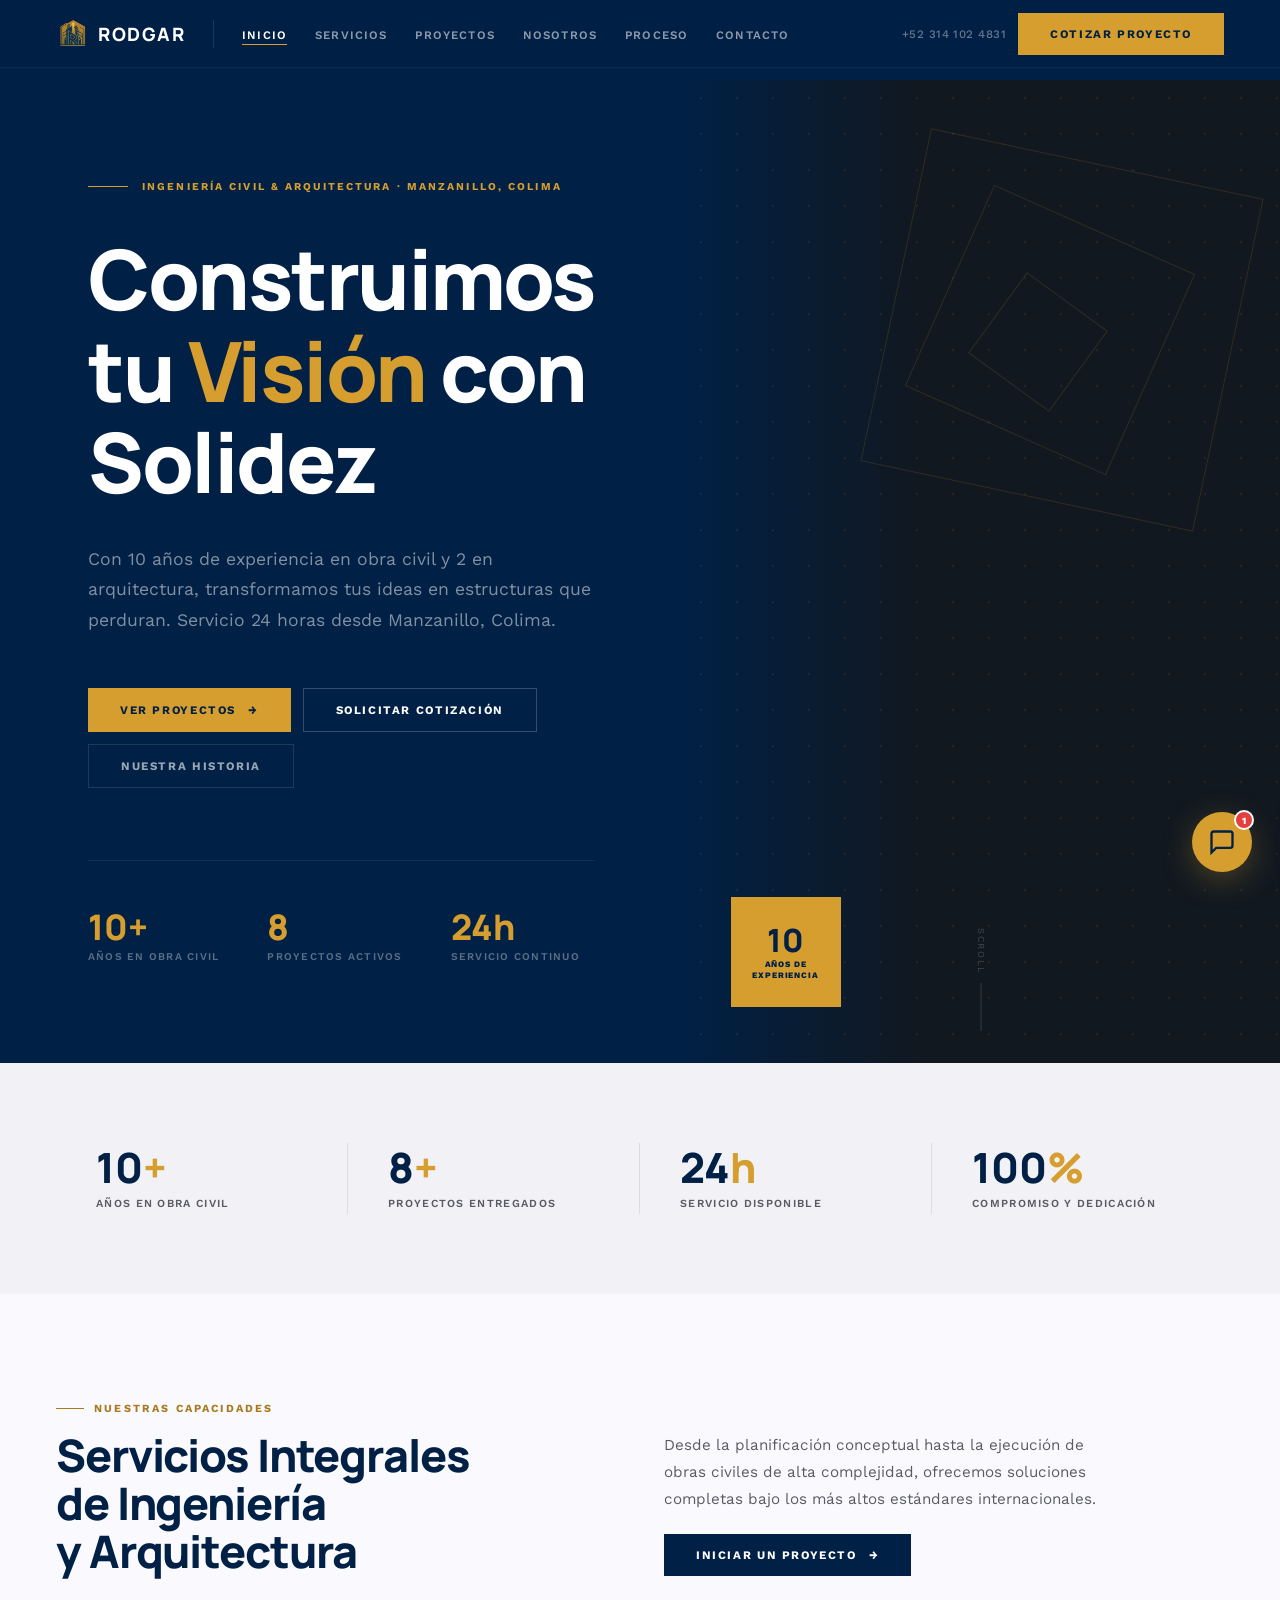
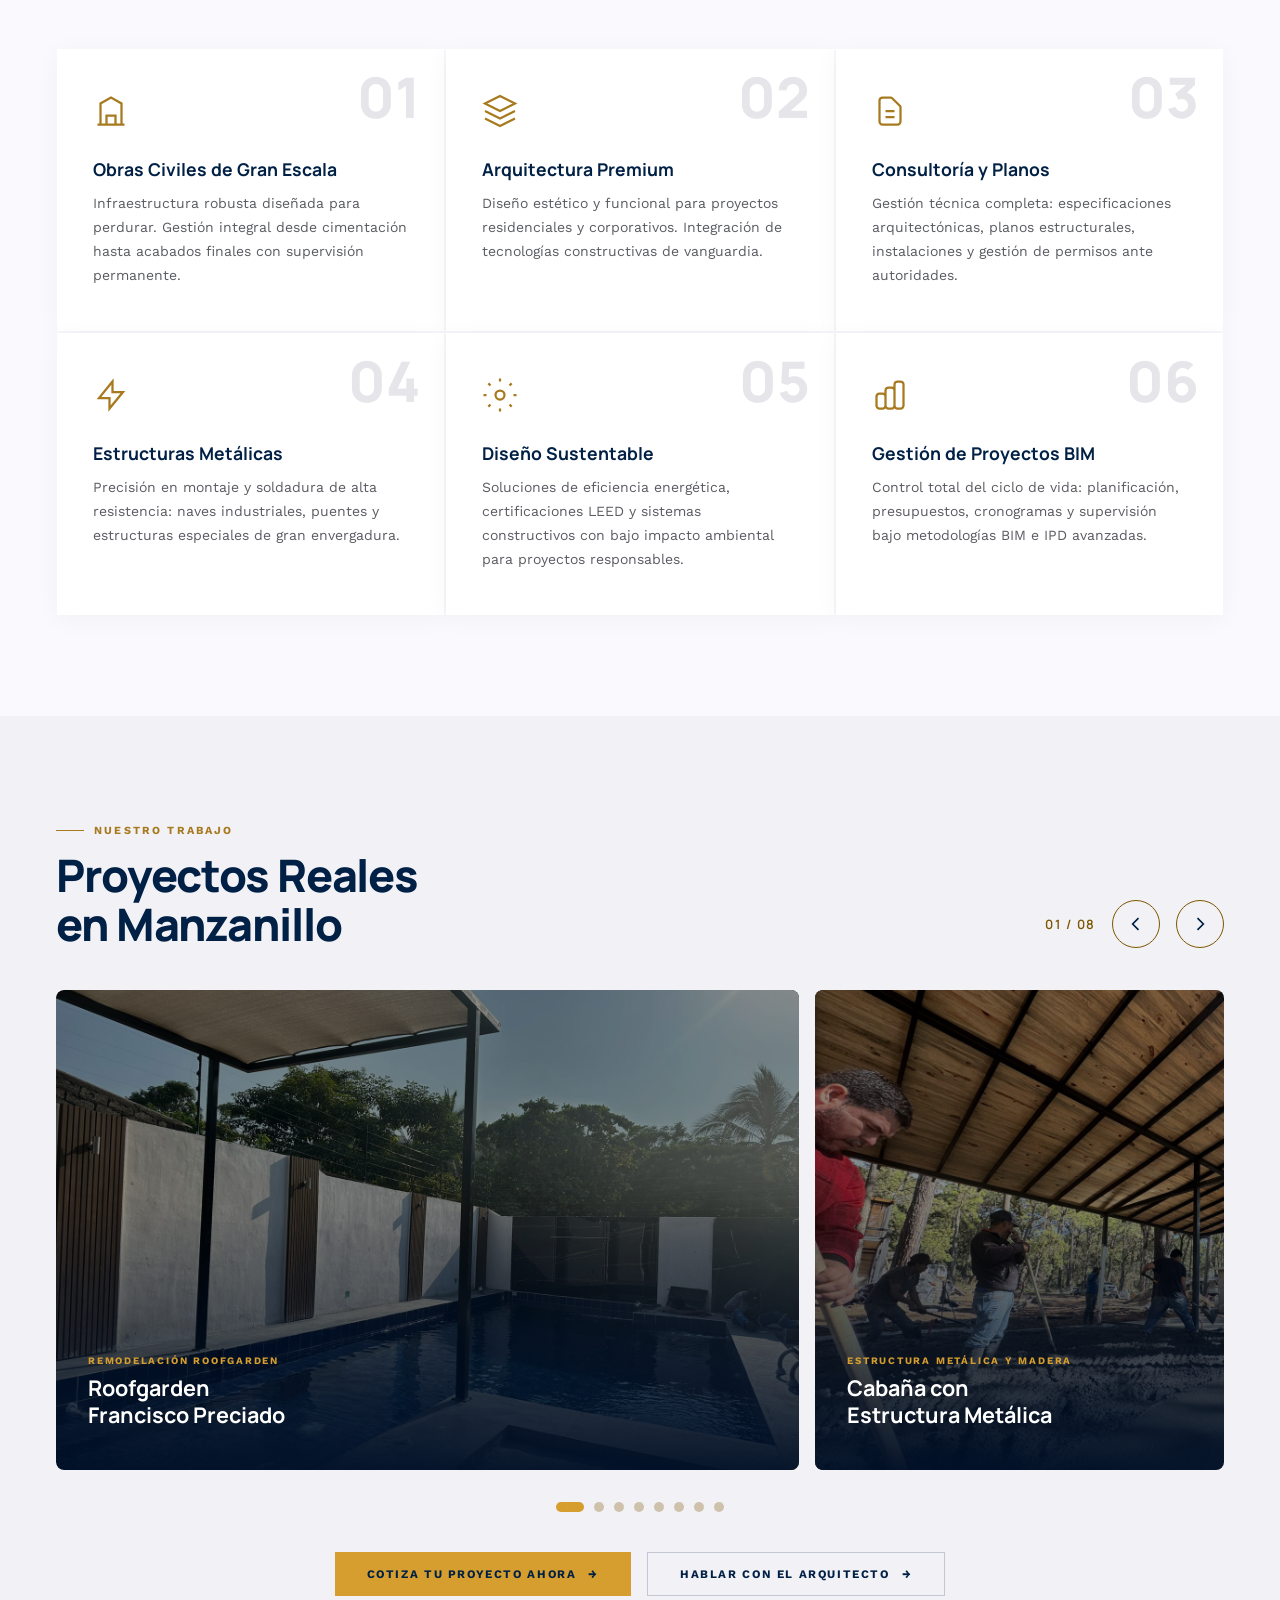
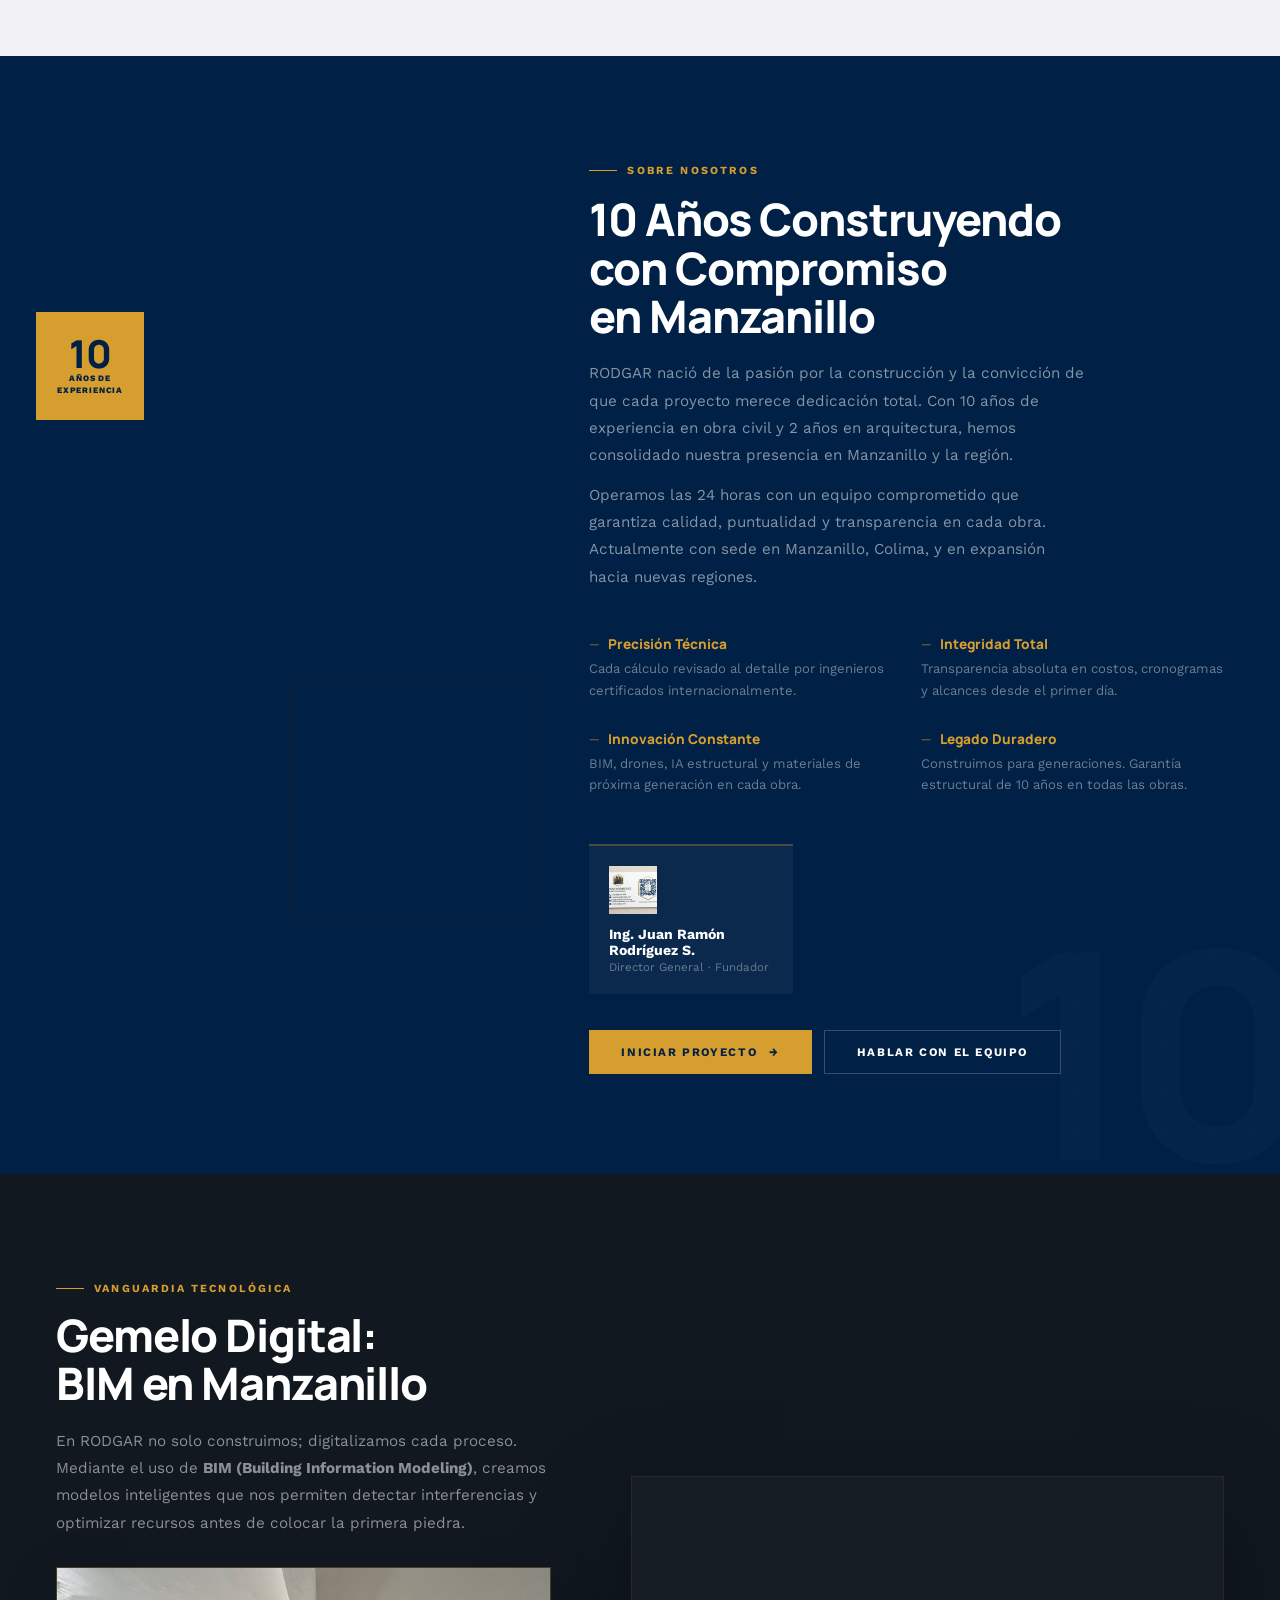
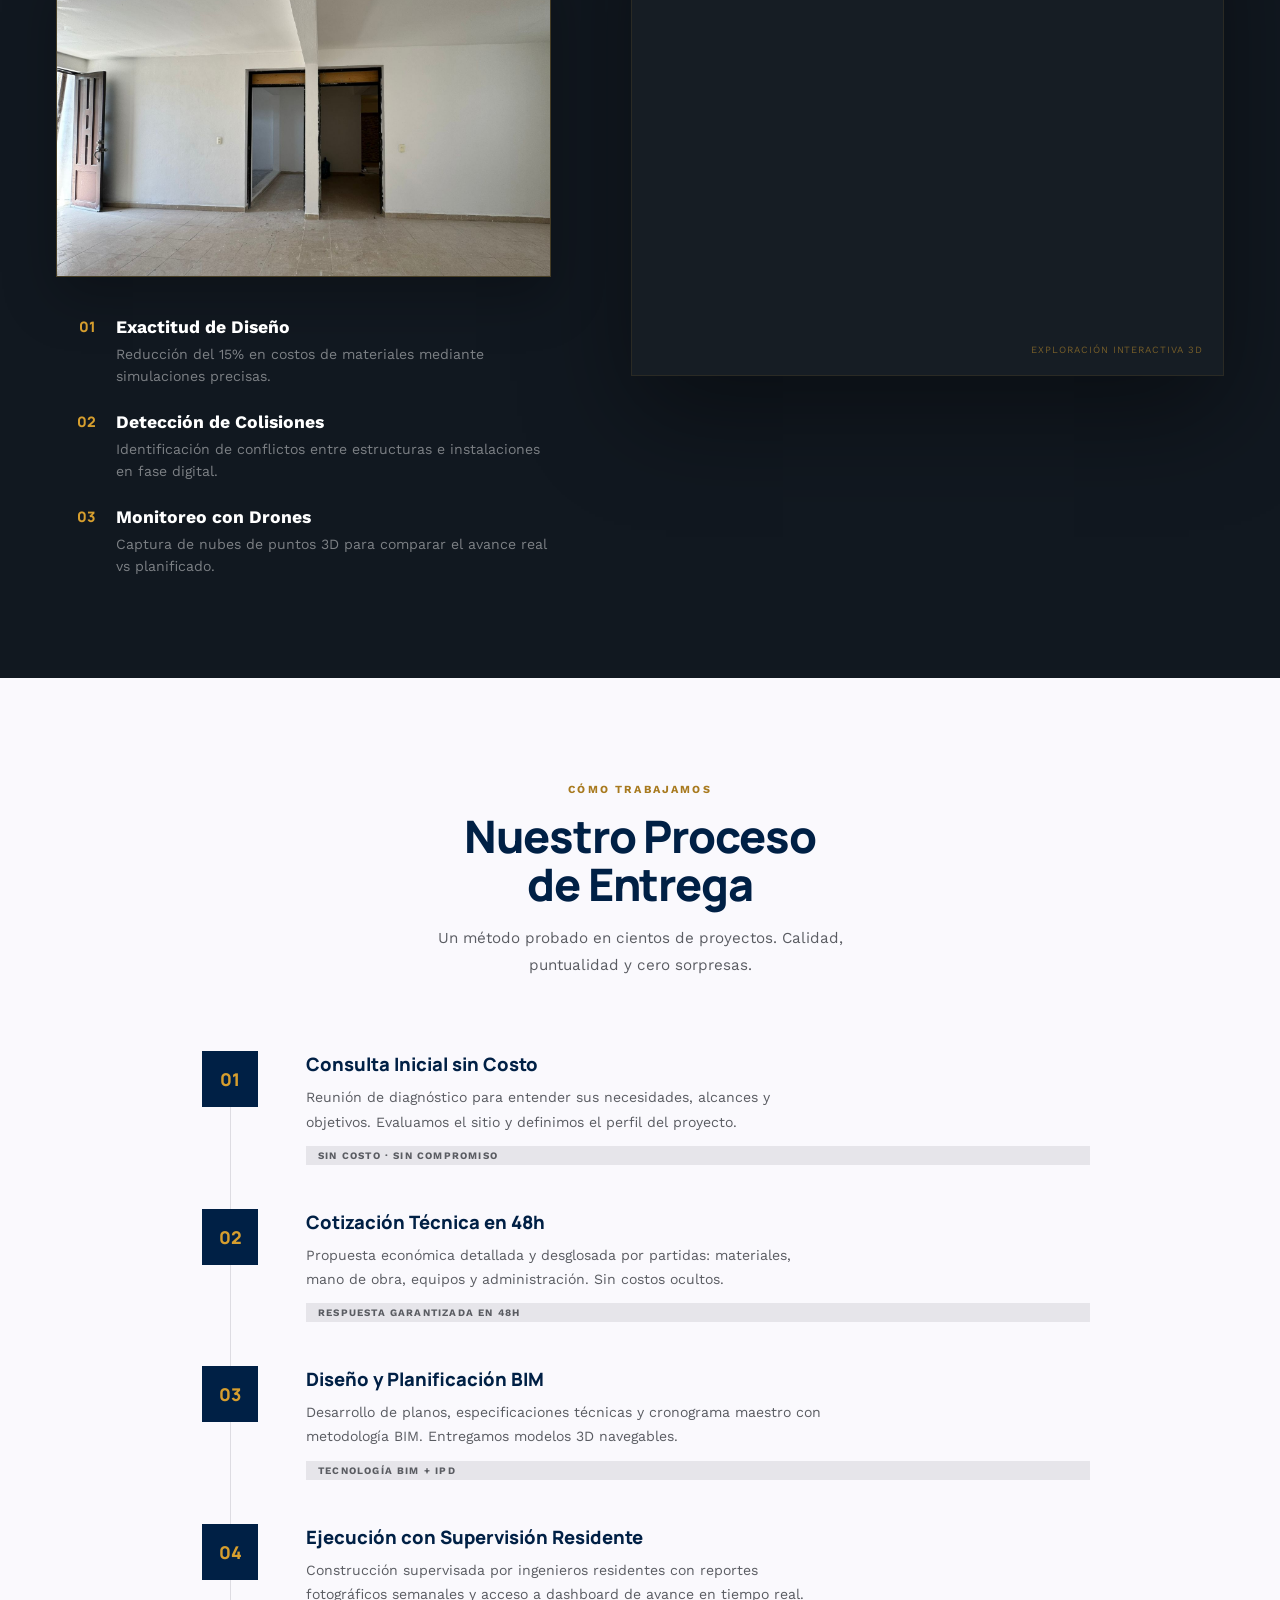
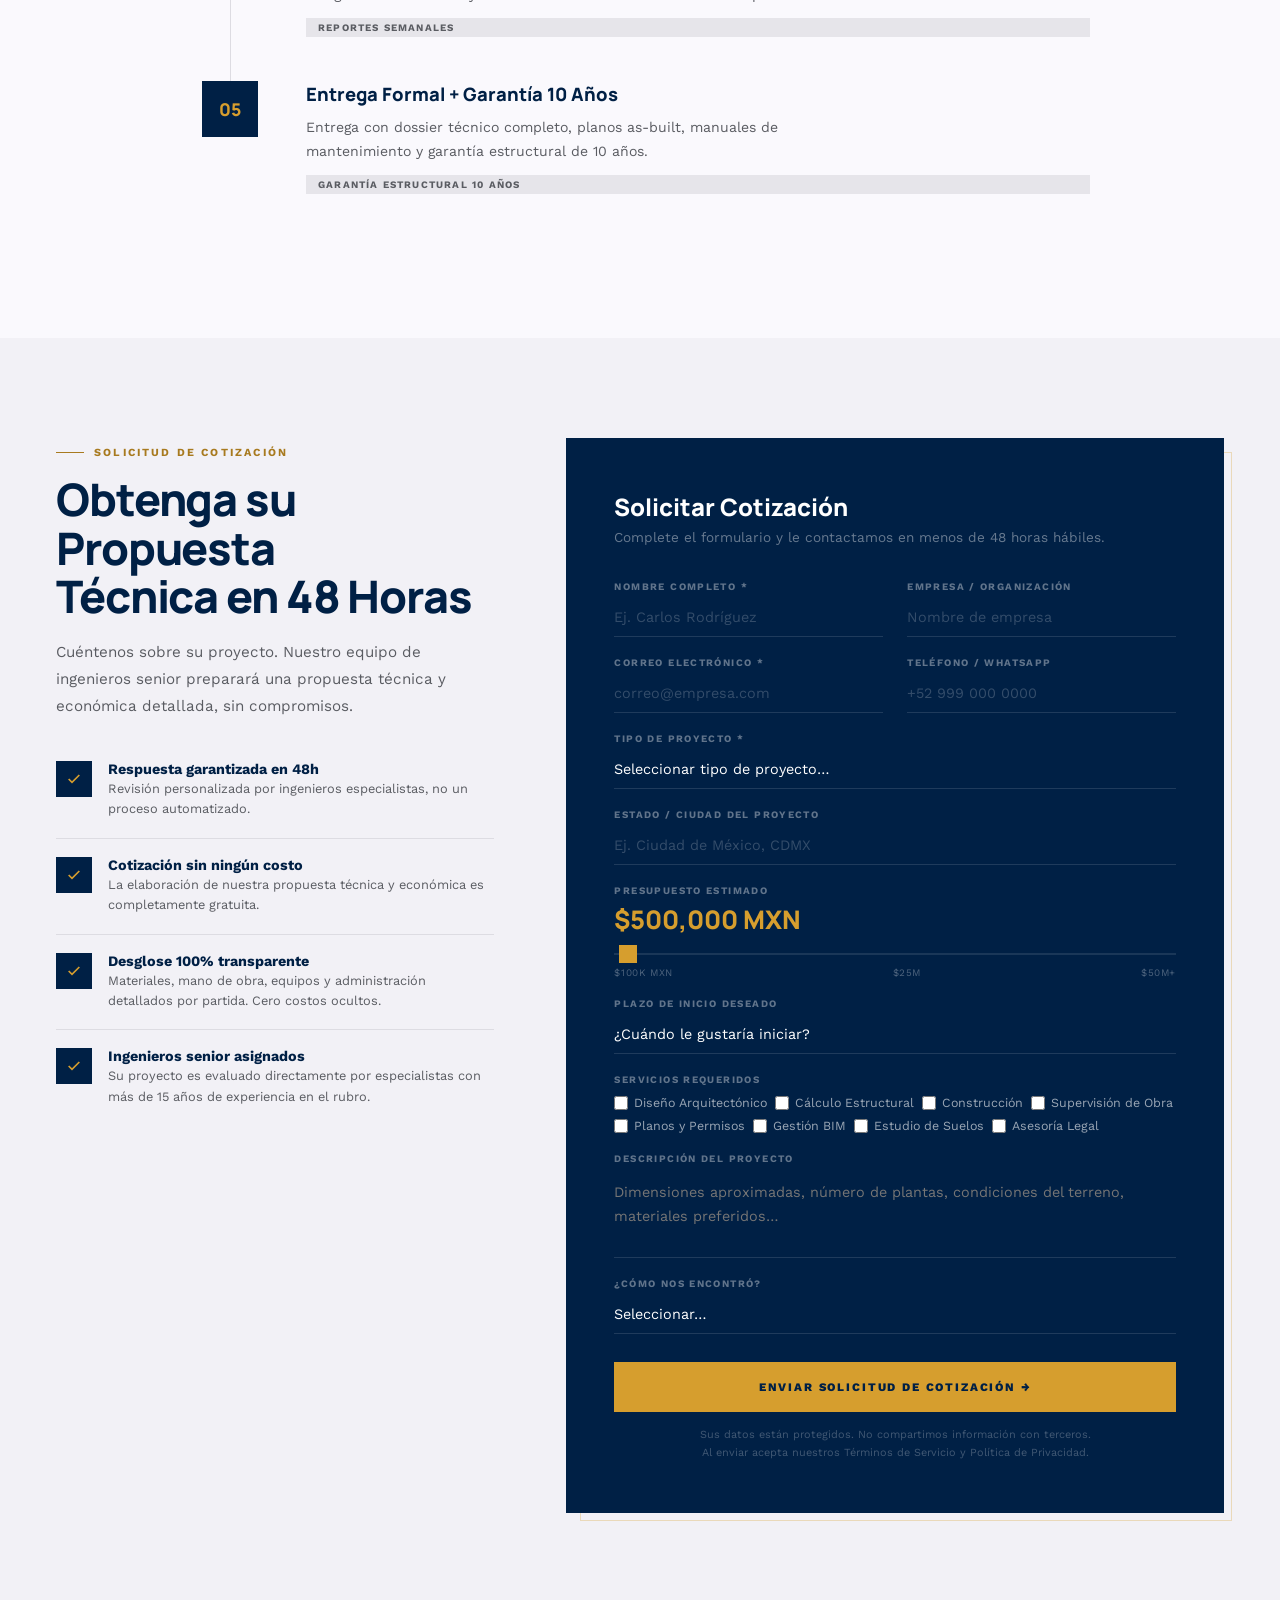
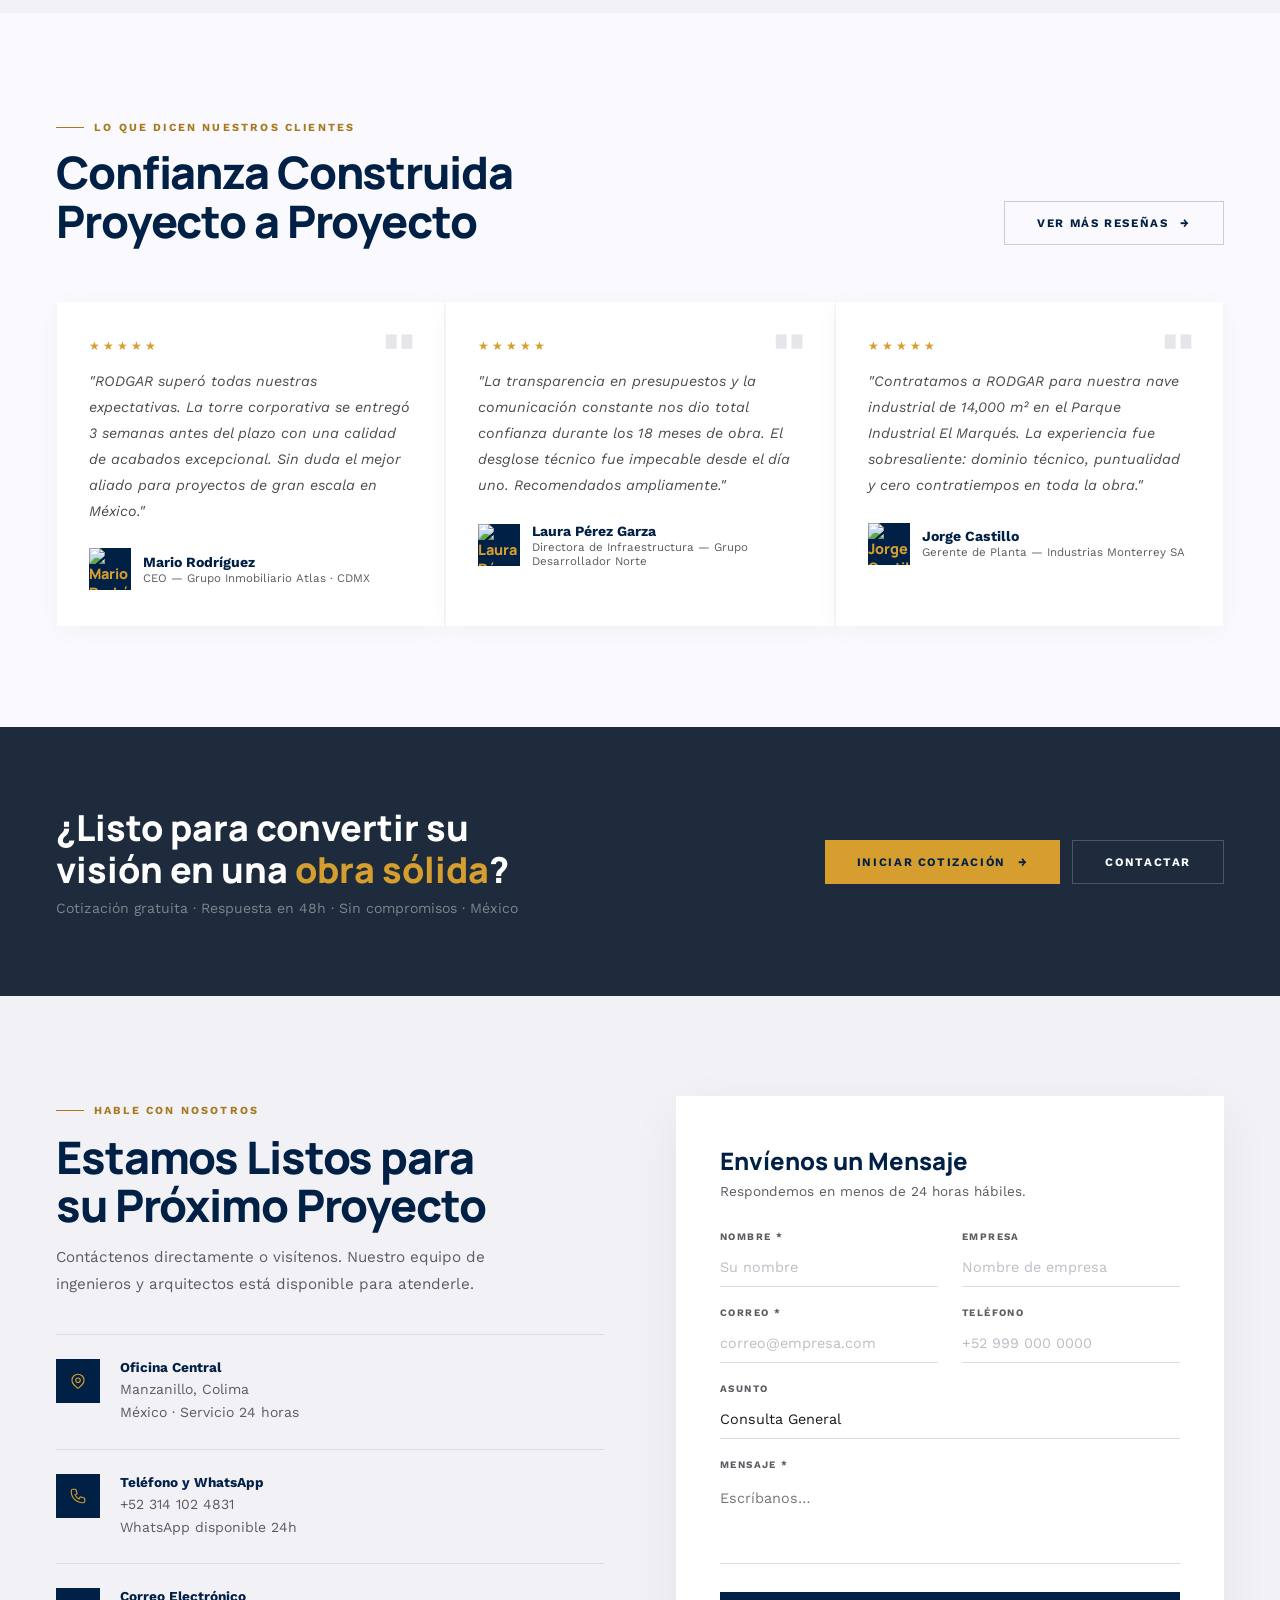
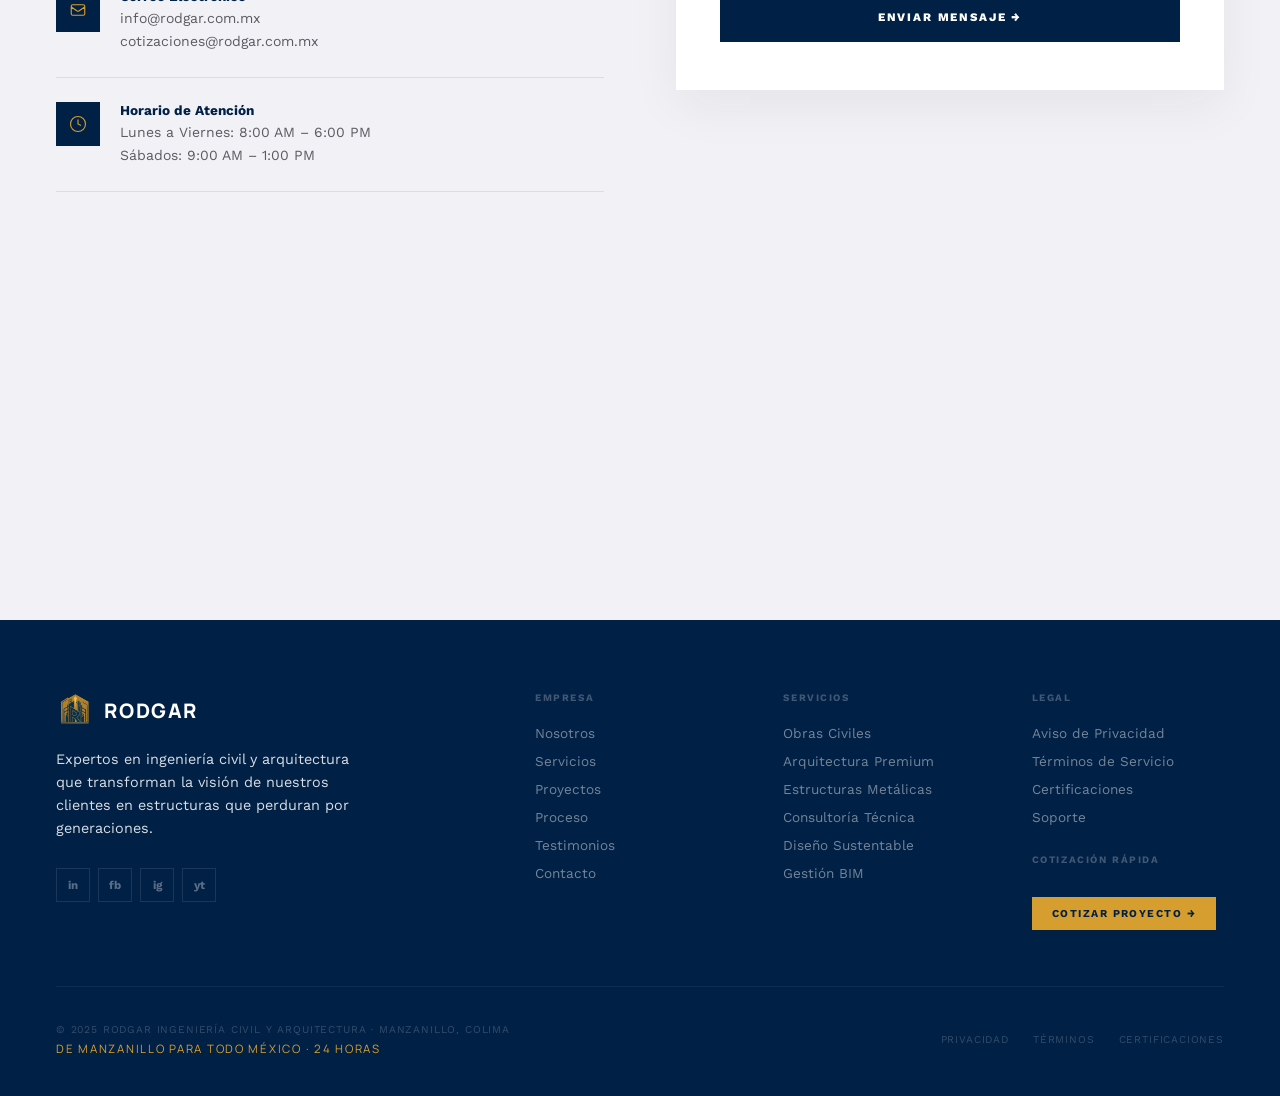
==== commit 4c7d249e: "SEO avanzado" ====
--- a/index.html
+++ b/index.html
@@ -2,18 +2,111 @@
 <html lang="es">
 
 <head>
+  <!-- Google Tag Manager -->
+  <script>(function(w,d,s,l,i){w[l]=w[l]||[];w[l].push({'gtm.start':
+new Date().getTime(),event:'gtm.js'});var f=d.getElementsByTagName(s)[0],
+j=d.createElement(s),dl=l!='dataLayer'?'&l='+l:'';j.async=true;j.src=
+'https://www.googletagmanager.com/gtm.js?id='+i+dl;f.parentNode.insertBefore(j,f);
+})(window,document,'script','dataLayer','GTM-5NMGZPRP');</script>
+  <!-- End Google Tag Manager -->
   <meta charset="UTF-8">
   <meta name="viewport" content="width=device-width, initial-scale=1.0">
-  <title>RODGAR — Arquitectura e Ingeniería Civil · México</title>
+  <title>RODGAR | Arquitectura e Ingeniería Civil en Manzanillo, Colima</title>
+  <meta name="description"
+    content="RODGAR: arquitectura e ingeniería civil en Manzanillo, Colima. Obra civil, remodelaciones, estructuras metálicas y proyectos BIM. Cotización en 48 horas.">
+  <meta name="robots" content="index,follow,max-image-preview:large,max-snippet:-1,max-video-preview:-1">
+  <meta name="author" content="RODGAR">
+  <meta name="geo.region" content="MX-COL">
+  <meta name="geo.placename" content="Manzanillo, Colima">
+  <link rel="canonical" href="https://rodgar.com.mx/">
+  <link rel="alternate" href="https://rodgar.com.mx/" hreflang="es-MX">
+  <link rel="alternate" href="https://rodgar.com.mx/" hreflang="es">
+  <link rel="alternate" href="https://rodgar.com.mx/" hreflang="x-default">
+
+  <meta property="og:type" content="website">
+  <meta property="og:locale" content="es_MX">
+  <meta property="og:site_name" content="RODGAR">
+  <meta property="og:title" content="RODGAR | Arquitectura e Ingeniería Civil en Manzanillo, Colima">
+  <meta property="og:description"
+    content="Obra civil, arquitectura, estructuras metálicas y BIM en Manzanillo, Colima. Atención 24 horas y cotización en 48 horas.">
+  <meta property="og:url" content="https://rodgar.com.mx/">
+  <meta property="og:image" content="https://rodgar.com.mx/images/tarjeta.png">
+  <meta property="og:image:alt" content="RODGAR - Arquitectura e Ingeniería Civil en Manzanillo, Colima">
+
+  <meta name="twitter:card" content="summary_large_image">
+  <meta name="twitter:title" content="RODGAR | Arquitectura e Ingeniería Civil en Manzanillo, Colima">
+  <meta name="twitter:description"
+    content="Obra civil, arquitectura, estructuras metálicas y BIM en Manzanillo, Colima.">
+  <meta name="twitter:image" content="https://rodgar.com.mx/images/tarjeta.png">
   <link rel="preconnect" href="https://fonts.googleapis.com">
   <link
     href="https://fonts.googleapis.com/css2?family=Manrope:wght@300;400;500;600;700;800;900&family=Work+Sans:ital,wght@0,300;0,400;0,500;0,600;0,700;1,300;1,400&display=swap"
     rel="stylesheet">
   <link rel="stylesheet" href="css/styles.css">
+  <script type="application/ld+json">
+{
+  "@context": "https://schema.org",
+  "@graph": [
+    {
+      "@type": "WebSite",
+      "@id": "https://rodgar.com.mx/#website",
+      "url": "https://rodgar.com.mx/",
+      "name": "RODGAR",
+      "inLanguage": "es-MX"
+    },
+    {
+      "@type": "LocalBusiness",
+      "@id": "https://rodgar.com.mx/#localbusiness",
+      "name": "RODGAR Ingeniería Civil y Arquitectura",
+      "url": "https://rodgar.com.mx/",
+      "telephone": "+52 314 102 4831",
+      "email": "info@rodgar.com.mx",
+      "address": {
+        "@type": "PostalAddress",
+        "addressLocality": "Manzanillo",
+        "addressRegion": "Colima",
+        "addressCountry": "MX"
+      },
+      "areaServed": [
+        {
+          "@type": "City",
+          "name": "Manzanillo"
+        },
+        {
+          "@type": "State",
+          "name": "Colima"
+        },
+        {
+          "@type": "Country",
+          "name": "México"
+        }
+      ],
+      "sameAs": [
+        "https://rodgar.com.mx/"
+      ]
+    },
+    {
+      "@type": "Service",
+      "serviceType": "Arquitectura e Ingeniería Civil",
+      "provider": {
+        "@id": "https://rodgar.com.mx/#localbusiness"
+      },
+      "areaServed": {
+        "@type": "Country",
+        "name": "México"
+      }
+    }
+  ]
+}
+  </script>
   <!-- CSS movido a css/styles.css -->
 </head>
 
 <body>
+  <!-- Google Tag Manager (noscript) -->
+  <noscript><iframe src="https://www.googletagmanager.com/ns.html?id=GTM-5NMGZPRP"
+height="0" width="0" style="display:none;visibility:hidden"></iframe></noscript>
+  <!-- End Google Tag Manager (noscript) -->
 
   <!-- ═══ NAV ═══ -->
   <nav id="main-nav">
@@ -31,7 +124,7 @@
       <li><a href="#contacto">Contacto</a></li>
     </ul>
     <div class="nav-right">
-      <span class="nav-tel">+52 999 000 0000</span>
+      <span class="nav-tel">+52 314 102 4831</span>
       <a href="#cotizacion" class="btn btn-gold">Cotizar Proyecto</a>
     </div>
     <button class="nav-hamburger" id="hamburger">
@@ -44,14 +137,13 @@
     <div class="hero-left">
       <div class="hero-eyebrow">
         <div class="hero-eyebrow-line"></div>
-        <div class="hero-eyebrow-text">Ingeniería Civil &amp; Arquitectura · México</div>
+        <div class="hero-eyebrow-text">Ingeniería Civil &amp; Arquitectura · Manzanillo, Colima</div>
       </div>
       <h1 class="hero-title">
-        Construimos el <em>Futuro</em> de México
+        Construimos tu <em>Visión</em> con Solidez
       </h1>
       <p class="hero-subtitle">
-        Expertos en ingeniería civil y arquitectura que transforman la visión de nuestros clientes en estructuras que
-        perduran por generaciones.
+        Con 10 años de experiencia en obra civil y 2 en arquitectura, transformamos tus ideas en estructuras que perduran. Servicio 24 horas desde Manzanillo, Colima.
       </p>
       <div class="hero-actions">
         <a href="#portafolio" class="btn btn-gold btn-arrow">Ver Proyectos</a>
@@ -60,16 +152,16 @@
       </div>
       <div class="hero-stats-row">
         <div class="hero-stat">
-          <div class="hero-stat-n">25+</div>
-          <div class="hero-stat-l">Años en el mercado</div>
+          <div class="hero-stat-n">10+</div>
+          <div class="hero-stat-l">Años en obra civil</div>
         </div>
         <div class="hero-stat">
-          <div class="hero-stat-n">150+</div>
-          <div class="hero-stat-l">Proyectos entregados</div>
+          <div class="hero-stat-n">8</div>
+          <div class="hero-stat-l">Proyectos activos</div>
         </div>
         <div class="hero-stat">
-          <div class="hero-stat-n">12</div>
-          <div class="hero-stat-l">Premios nacionales</div>
+          <div class="hero-stat-n">24h</div>
+          <div class="hero-stat-l">Servicio continuo</div>
         </div>
       </div>
     </div>
@@ -82,8 +174,8 @@
       <div class="hero-geo hero-geo-2"></div>
       <div class="hero-geo hero-geo-3"></div>
       <div class="hero-badge">
-        <div class="hero-badge-n">25</div>
-        <div class="hero-badge-l">Años de<br>Excelencia</div>
+        <div class="hero-badge-n">10</div>
+        <div class="hero-badge-l">Años de<br>Experiencia</div>
       </div>
       <div class="hero-scroll">
         <div class="hero-scroll-label">Scroll</div>
@@ -96,20 +188,20 @@
   <div id="metrics" class="reveal">
     <div class="metrics-inner">
       <div class="metric-item">
-        <div class="metric-n">$2.8<span>B+</span></div>
-        <div class="metric-l">En proyectos gestionados</div>
+        <div class="metric-n">10<span>+</span></div>
+        <div class="metric-l">Años en obra civil</div>
       </div>
       <div class="metric-item">
-        <div class="metric-n">340<span>+</span></div>
-        <div class="metric-l">Clientes satisfechos</div>
+        <div class="metric-n">8<span>+</span></div>
+        <div class="metric-l">Proyectos entregados</div>
       </div>
       <div class="metric-item">
-        <div class="metric-n">18</div>
-        <div class="metric-l">Estados de la República</div>
+        <div class="metric-n">24<span>h</span></div>
+        <div class="metric-l">Servicio disponible</div>
       </div>
       <div class="metric-item">
-        <div class="metric-n">48<span>h</span></div>
-        <div class="metric-l">Tiempo de respuesta garantizado</div>
+        <div class="metric-n">100<span>%</span></div>
+        <div class="metric-l">Compromiso y dedicación</div>
       </div>
     </div>
   </div>
@@ -191,98 +283,165 @@
     </div>
   </section>
 
-  <!-- ═══ PORTAFOLIO ═══ -->
+  <!-- ═══ PORTAFOLIO CARRUSEL ═══ -->
   <section id="portafolio">
     <div class="portafolio-header reveal">
       <div>
-        <div class="label-tag" style="margin-bottom:14px;">Portafolio de Trabajo</div>
-        <h2 class="section-headline">Proyectos que Transforman<br>el Paisaje Urbano</h2>
-      </div>
-      <a href="#contacto" class="btn btn-ghost-dark btn-arrow">Ver todos los proyectos</a>
-    </div>
-    <div class="portafolio-grid reveal d1">
-      <div class="pcard">
-        <div class="pcard-img"
-          style="background-image:url('https://images.unsplash.com/photo-1586528116311-ad8dd3c8310d?auto=format&fit=crop&q=80&w=1200')">
-        </div>
-        <div class="pcard-overlay"></div>
-        <div class="pcard-info">
-          <div class="pcard-cat">Infraestructura Portuaria</div>
-          <h3 class="pcard-title">Terminal Marítima<br>Manzanillo 2024</h3>
-          <div class="pcard-link">Ver Detalles</div>
-        </div>
-      </div>
-      <div class="pcard">
-        <div class="pcard-img"
-          style="background-image:url('https://images.unsplash.com/photo-1582719478250-c89cae4dc85b?auto=format&fit=crop&q=80&w=800')">
-        </div>
-        <div class="pcard-overlay"></div>
-        <div class="pcard-info">
-          <div class="pcard-cat">Arquitectura Turística</div>
-          <h3 class="pcard-title">Luxury Resort & Spa<br>Punta de Mita</h3>
-          <div class="pcard-link">Ver Detalles</div>
-        </div>
-      </div>
-      <div class="pcard">
-        <div class="pcard-img"
-          style="background-image:url('https://images.unsplash.com/photo-1545143333-119210e3867b?auto=format&fit=crop&q=80&w=800')">
-        </div>
-        <div class="pcard-overlay"></div>
-        <div class="pcard-info">
-          <div class="pcard-cat">Ingeniería Civil</div>
-          <h3 class="pcard-title">Viaducto Elevado<br>Acceso Norte</h3>
-          <div class="pcard-link">Ver Detalles</div>
-        </div>
-      </div>
-      <div class="pcard">
-        <div class="pcard-img"
-          style="background-image:url('https://images.unsplash.com/photo-1512917774080-9991f1c4c750?auto=format&fit=crop&q=80&w=800')">
-        </div>
-        <div class="pcard-overlay"></div>
-        <div class="pcard-info">
-          <div class="pcard-cat">Residencial Premium</div>
-          <h3 class="pcard-title">Torre Marina<br>Villas del Puerto</h3>
-          <div class="pcard-link">Ver Detalles</div>
-        </div>
-      </div>
-      <div class="pcard">
-        <div class="pcard-img"
-          style="background-image:url('https://images.unsplash.com/photo-1565008447742-97f6f38c985c?auto=format&fit=crop&q=80&w=800')">
-        </div>
-        <div class="pcard-overlay"></div>
-        <div class="pcard-info">
-          <div class="pcard-cat">Industrial</div>
-          <h3 class="pcard-title">Planta Logística<br>Parque Industrial</h3>
-          <div class="pcard-link">Ver Detalles</div>
-        </div>
-      </div>
+        <div class="label-tag" style="margin-bottom:14px;">Nuestro Trabajo</div>
+        <h2 class="section-headline">Proyectos Reales<br>en Manzanillo</h2>
+      </div>
+      <div class="carousel-nav-desktop">
+        <span class="carousel-counter" id="carousel-counter">01 / 08</span>
+        <button class="carousel-arrow carousel-prev" id="carousel-prev" aria-label="Anterior">
+          <svg viewBox="0 0 24 24" fill="none" stroke="currentColor" stroke-width="2"><path d="M15 19l-7-7 7-7"/></svg>
+        </button>
+        <button class="carousel-arrow carousel-next" id="carousel-next" aria-label="Siguiente">
+          <svg viewBox="0 0 24 24" fill="none" stroke="currentColor" stroke-width="2"><path d="M9 5l7 7-7 7"/></svg>
+        </button>
+      </div>
+    </div>
+
+    <div class="carousel-viewport reveal d1" id="carousel-viewport">
+      <div class="carousel-track" id="carousel-track">
+
+        <!-- Slide 1 -->
+        <div class="carousel-slide">
+          <div class="pcard">
+            <div class="pcard-img" style="background-image:url('./images/remodelacion-roofgarden-francisco-preciado/VFXD.jpeg')"></div>
+            <div class="pcard-overlay"></div>
+            <div class="pcard-info">
+              <div class="pcard-cat">Remodelación Roofgarden</div>
+              <h3 class="pcard-title">Roofgarden<br>Francisco Preciado</h3>
+              <div class="pcard-desc">Alberca con pérgola metálica, muro de cascada en mármol y acabados premium.</div>
+            </div>
+          </div>
+        </div>
+
+        <!-- Slide 2 -->
+        <div class="carousel-slide">
+          <div class="pcard">
+            <div class="pcard-img" style="background-image:url('./images/cabana/FG .jpeg')"></div>
+            <div class="pcard-overlay"></div>
+            <div class="pcard-info">
+              <div class="pcard-cat">Estructura Metálica y Madera</div>
+              <h3 class="pcard-title">Cabaña con<br>Estructura Metálica</h3>
+              <div class="pcard-desc">Estructura de acero con cubierta de madera natural. Colado de pisos en zona boscosa.</div>
+            </div>
+          </div>
+        </div>
+
+        <!-- Slide 3 -->
+        <div class="carousel-slide">
+          <div class="pcard">
+            <div class="pcard-img" style="background-image:url('./images/remodelacion-local-comercial-plaza-lauret/SDV.jpeg')"></div>
+            <div class="pcard-overlay"></div>
+            <div class="pcard-info">
+              <div class="pcard-cat">Local Comercial</div>
+              <h3 class="pcard-title">Remodelación<br>Plaza Lauret</h3>
+              <div class="pcard-desc">Remodelación integral de local comercial con estructura metálica y cristal templado.</div>
+            </div>
+          </div>
+        </div>
+
+        <!-- Slide 4 -->
+        <div class="carousel-slide">
+          <div class="pcard">
+            <div class="pcard-img" style="background-image:url('./images/casa-higuera-bernardo/BDFVB.jpeg')"></div>
+            <div class="pcard-overlay"></div>
+            <div class="pcard-info">
+              <div class="pcard-cat">Obra Civil Residencial</div>
+              <h3 class="pcard-title">Casa Higuera<br>Bernardo</h3>
+              <div class="pcard-desc">Construcción de escalera metálica, entrepisos y cimentación en zona residencial.</div>
+            </div>
+          </div>
+        </div>
+
+        <!-- Slide 5 -->
+        <div class="carousel-slide">
+          <div class="pcard">
+            <div class="pcard-img" style="background-image:url('./images/remodelacion-oficina-beef-market/FGBBF.jpeg')"></div>
+            <div class="pcard-overlay"></div>
+            <div class="pcard-info">
+              <div class="pcard-cat">Remodelación Oficina</div>
+              <h3 class="pcard-title">Oficina<br>Beef Market</h3>
+              <div class="pcard-desc">Remodelación de oficina con tablaroca, instalaciones eléctricas y climatización.</div>
+            </div>
+          </div>
+        </div>
+
+        <!-- Slide 6 -->
+        <div class="carousel-slide">
+          <div class="pcard">
+            <div class="pcard-img" style="background-image:url('./images/casa-magana/FDGVF.jpeg')"></div>
+            <div class="pcard-overlay"></div>
+            <div class="pcard-info">
+              <div class="pcard-cat">Obra Civil Residencial</div>
+              <h3 class="pcard-title">Casa<br>Magaña</h3>
+              <div class="pcard-desc">Construcción de casa habitación desde cimentación hasta estructura de segundo nivel.</div>
+            </div>
+          </div>
+        </div>
+
+        <!-- Slide 7 -->
+        <div class="carousel-slide">
+          <div class="pcard">
+            <div class="pcard-img" style="background-image:url('./images/cercado/VDF.jpeg')"></div>
+            <div class="pcard-overlay"></div>
+            <div class="pcard-info">
+              <div class="pcard-cat">Infraestructura</div>
+              <h3 class="pcard-title">Cercado<br>Perimetral</h3>
+              <div class="pcard-desc">Instalación de cercado perimetral con malla ciclónica y alambre de púas.</div>
+            </div>
+          </div>
+        </div>
+
+        <!-- Slide 8 -->
+        <div class="carousel-slide">
+          <div class="pcard">
+            <div class="pcard-img" style="background-image:url('./images/beef-market-higuera/MHB.jpeg')"></div>
+            <div class="pcard-overlay"></div>
+            <div class="pcard-info">
+              <div class="pcard-cat">Remodelación Comercial</div>
+              <h3 class="pcard-title">Beef Market<br>Higuera</h3>
+              <div class="pcard-desc">Remodelación de rooftop comercial con impermeabilización y acabados en Manzanillo.</div>
+            </div>
+          </div>
+        </div>
+
+      </div>
+    </div>
+
+    <!-- Dots indicator -->
+    <div class="carousel-dots" id="carousel-dots"></div>
+
+    <!-- CTA debajo del carrusel -->
+    <div class="carousel-cta reveal">
+      <a href="#cotizacion" class="btn btn-gold btn-arrow">Cotiza tu proyecto ahora</a>
+      <a href="#contacto" class="btn btn-ghost-dark btn-arrow">Hablar con el arquitecto</a>
     </div>
   </section>
 
   <!-- ═══ NOSOTROS ═══ -->
   <section id="nosotros">
     <div class="nosotros-bg"></div>
-    <div class="nosotros-watermark">25</div>
+    <div class="nosotros-watermark">10</div>
     <div class="nosotros-inner">
       <div class="nosotros-img-wrap reveal-l">
         <div class="nosotros-badge-wrap">
-          <div class="nosotros-badge-n">25</div>
-          <div class="nosotros-badge-l">Años de<br>Excelencia</div>
+          <div class="nosotros-badge-n">10</div>
+          <div class="nosotros-badge-l">Años de<br>Experiencia</div>
         </div>
         <div class="nosotros-img-main"></div>
         <div class="nosotros-img-secondary"></div>
       </div>
       <div class="reveal-r">
         <div class="label-tag light" style="margin-bottom:18px;">Sobre Nosotros</div>
-        <h2 class="section-headline light">Fundados en la<br>Precisión, Construimos<br>el Futuro de México</h2>
+        <h2 class="section-headline light">10 Años Construyendo<br>con Compromiso<br>en Manzanillo</h2>
         <p class="section-body light" style="max-width:500px; margin-top:20px;">
-          Expertos en ingeniería civil y arquitectura que transforman la visión de nuestros clientes en estructuras que
-          perduran por generaciones. RODGAR nació de la convicción de que la ingeniería y la arquitectura no son
-          disciplinas separadas.
+          RODGAR nació de la pasión por la construcción y la convicción de que cada proyecto merece dedicación total. Con 10 años de experiencia en obra civil y 2 años en arquitectura, hemos consolidado nuestra presencia en Manzanillo y la región.
         </p>
         <p class="section-body light" style="max-width:500px; margin-top:12px;">
-          Nuestro equipo de 180+ profesionales opera con los estándares más exigentes, usando BIM, metodologías lean y
-          materiales de nueva generación en cada proyecto que firmamos.
+          Operamos las 24 horas con un equipo comprometido que garantiza calidad, puntualidad y transparencia en cada obra. Actualmente con sede en Manzanillo, Colima, y en expansión hacia nuevas regiones.
         </p>
         <div class="nosotros-values">
           <div class="value-item">
@@ -307,27 +466,13 @@
         <div class="nosotros-team-row">
           <div class="team-card">
             <img class="team-avatar"
-              src="https://images.unsplash.com/photo-1560250097-0b93528c311a?auto=format&fit=crop&q=80&w=200"
-              alt="Gustavo Rodríguez" style="object-fit: cover;">
-            <div class="team-name">Ing. Gustavo Rodríguez</div>
+              src="./images/prsen.png"
+              alt="Juan Ramón Rodríguez Sánchez" style="object-fit: cover;">
+            <div class="team-name">Ing. Juan Ramón Rodríguez S.</div>
             <div class="team-role">Director General · Fundador</div>
           </div>
-          <div class="team-card">
-            <img class="team-avatar"
-              src="https://images.unsplash.com/photo-1573496359142-b8d87734a5a2?auto=format&fit=crop&q=80&w=200"
-              alt="Ana Lozano" style="object-fit: cover;">
-            <div class="team-name">Arq. Ana Lozano</div>
-            <div class="team-role">Directora de Arquitectura</div>
-          </div>
-          <div class="team-card">
-            <img class="team-avatar"
-              src="https://images.unsplash.com/photo-1472099645785-5658abf4ff4e?auto=format&fit=crop&q=80&w=200"
-              alt="Carlos Mendoza" style="object-fit: cover;">
-            <div class="team-name">Ing. Carlos Mendoza</div>
-            <div class="team-role">Dir. de Ingeniería Estructural</div>
-          </div>
-        </div>
-        <div style="margin-top:36px;display:flex;gap:12px;">
+        </div>
+        <div class="nosotros-actions">
           <a href="#cotizacion" class="btn btn-gold btn-arrow">Iniciar Proyecto</a>
           <a href="#contacto" class="btn btn-ghost">Hablar con el Equipo</a>
         </div>
@@ -346,6 +491,10 @@
             (Building Information Modeling)</strong>, creamos modelos inteligentes que nos permiten detectar
           interferencias y optimizar recursos antes de colocar la primera piedra.
         </p>
+        <figure class="bim-example">
+          <img src="./images/remodelacion-oficina-beef-market/BGFB.jpeg"
+            alt="Ejemplo de modelado y coordinación BIM aplicado en proyecto real" loading="lazy">
+        </figure>
         <div class="bim-labels" style="margin-top:40px;">
           <div class="bim-label-item">
             <div class="bim-l-n">01</div>
@@ -711,7 +860,7 @@
             </div>
             <div>
               <div class="ci-title">Oficina Central</div>
-              <div class="ci-val">Av. Insurgentes Sur 2600, Col. Del Valle<br>Ciudad de México, CDMX 03100</div>
+              <div class="ci-val">Manzanillo, Colima<br>México · Servicio 24 horas</div>
             </div>
           </div>
           <div class="ci-item">
@@ -723,7 +872,7 @@
             </div>
             <div>
               <div class="ci-title">Teléfono y WhatsApp</div>
-              <div class="ci-val">+52 55 5000-0000<br>+52 999 000 0000 (WhatsApp)</div>
+              <div class="ci-val">+52 314 102 4831<br>WhatsApp disponible 24h</div>
             </div>
           </div>
           <div class="ci-item">
@@ -861,10 +1010,10 @@
     </div>
     <div class="footer-bottom">
       <div>
-        <span>© 2024 RODGAR Ingeniería Civil y Arquitectura S.A. de C.V. · México</span>
+        <span>© 2025 RODGAR Ingeniería Civil y Arquitectura · Manzanillo, Colima</span>
         <div
           style="margin-top:5px; font-family: var(--font-display); font-size: 0.72rem; color: var(--gold); letter-spacing: 0.15em; text-transform: uppercase;">
-          De Manzanillo para el mundo
+          De Manzanillo para todo México · 24 horas
         </div>
       </div>
       <div class="footer-bottom-links">
@@ -916,4 +1065,4 @@
 
 </body>
 
-</html>+</html>
--- a/css/styles.css
+++ b/css/styles.css
@@ -240,6 +240,10 @@
       align-items: center;
     }
 
+    .bim-inner > * {
+      min-width: 0;
+    }
+
     .bim-viewer-container {
       position: relative;
       height: 500px;
@@ -248,6 +252,12 @@
       box-shadow: 0 40px 100px rgba(0, 0, 0, 0.4);
     }
 
+    .bim-viewer-container spline-viewer {
+      display: block;
+      width: 100%;
+      height: 100%;
+    }
+
     .bim-labels {
       display: flex;
       flex-direction: column;
@@ -257,6 +267,7 @@
     .bim-label-item {
       display: flex;
       gap: 20px;
+      align-items: flex-start;
     }
 
     .bim-l-n {
@@ -265,6 +276,7 @@
       font-weight: 900;
       color: var(--gold);
       width: 40px;
+      flex-shrink: 0;
       text-align: right;
     }
 
@@ -279,6 +291,24 @@
       font-size: 0.88rem;
       line-height: 1.6;
       color: rgba(255, 255, 255, 0.45);
+    }
+
+    .bim-example {
+      margin-top: 30px;
+      width: 100%;
+      max-width: 520px;
+      border: 1px solid rgba(214, 158, 46, 0.25);
+      background: rgba(255, 255, 255, 0.02);
+      overflow: hidden;
+      box-shadow: 0 20px 50px rgba(0, 0, 0, 0.26);
+    }
+
+    .bim-example img {
+      display: block;
+      width: 100%;
+      height: auto;
+      object-fit: cover;
+      aspect-ratio: 16 / 10;
     }
 
     .nav-divider {
@@ -764,51 +794,102 @@
       transition: color 0.3s;
     }
 
-    /* ─── PORTFOLIO ─── */
+    /* ─── PORTFOLIO CAROUSEL ─── */
     #portafolio {
       background: var(--surface-low);
-      padding: 100px 56px;
+      padding: 100px 56px 60px;
+      overflow: hidden;
     }
 
     .portafolio-header {
       display: flex;
       justify-content: space-between;
       align-items: flex-end;
-      margin-bottom: 52px;
-    }
-
-    .portafolio-grid {
+      margin-bottom: 42px;
+    }
+
+    /* ── Navegación desktop (flechas + contador) ── */
+    .carousel-nav-desktop {
+      display: flex;
+      align-items: center;
+      gap: 16px;
+    }
+
+    .carousel-counter {
+      font-family: var(--font-display);
+      font-size: 0.8rem;
+      font-weight: 600;
+      letter-spacing: 0.12em;
+      color: var(--secondary);
+    }
+
+    .carousel-arrow {
+      width: 48px;
+      height: 48px;
+      border-radius: 50%;
+      border: 1.5px solid var(--secondary);
+      background: transparent;
+      color: var(--primary);
+      cursor: pointer;
       display: grid;
-      grid-template-columns: repeat(12, 1fr);
-      grid-template-rows: 400px 280px;
-      gap: 12px;
-    }
-
+      place-items: center;
+      transition: all 0.3s ease;
+    }
+
+    .carousel-arrow:hover {
+      background: var(--gold);
+      border-color: var(--gold);
+      color: var(--primary);
+      transform: scale(1.08);
+    }
+
+    .carousel-arrow:active {
+      transform: scale(0.95);
+    }
+
+    .carousel-arrow svg {
+      width: 20px;
+      height: 20px;
+    }
+
+    /* ── Viewport (contenedor visible) ── */
+    .carousel-viewport {
+      overflow: hidden;
+      position: relative;
+      cursor: grab;
+      border-radius: 8px;
+    }
+
+    .carousel-viewport:active {
+      cursor: grabbing;
+    }
+
+    /* ── Track (la tira que se mueve) ── */
+    .carousel-track {
+      display: flex;
+      transition: transform 0.55s cubic-bezier(0.25, 0.46, 0.45, 0.94);
+      will-change: transform;
+    }
+
+    .carousel-track.is-dragging {
+      transition: none;
+    }
+
+    /* ── Cada slide ── */
+    .carousel-slide {
+      flex: 0 0 65%;
+      padding-right: 16px;
+      box-sizing: border-box;
+    }
+
+    /* ── Las tarjetas dentro del slide ── */
     .pcard {
       position: relative;
       overflow: hidden;
       background: var(--tertiary);
       cursor: pointer;
-    }
-
-    .pcard:nth-child(1) {
-      grid-column: span 7;
-    }
-
-    .pcard:nth-child(2) {
-      grid-column: span 5;
-    }
-
-    .pcard:nth-child(3) {
-      grid-column: span 4;
-    }
-
-    .pcard:nth-child(4) {
-      grid-column: span 4;
-    }
-
-    .pcard:nth-child(5) {
-      grid-column: span 4;
+      height: 480px;
+      border-radius: 8px;
     }
 
     .pcard-img {
@@ -816,13 +897,13 @@
       inset: 0;
       background-size: cover;
       background-position: center;
-      transition: transform 0.6s ease, filter 0.4s ease;
-      filter: brightness(0.55) saturate(0.8);
+      transition: transform 0.7s ease, filter 0.5s ease;
+      filter: brightness(0.55) saturate(0.85);
     }
 
     .pcard:hover .pcard-img {
-      transform: scale(1.05);
-      filter: brightness(0.35) saturate(0.6);
+      transform: scale(1.06);
+      filter: brightness(0.3) saturate(0.6);
     }
 
     .pcard-overlay {
@@ -836,7 +917,7 @@
       bottom: 0;
       left: 0;
       right: 0;
-      padding: 28px;
+      padding: 32px;
     }
 
     .pcard-cat {
@@ -845,39 +926,32 @@
       letter-spacing: 0.18em;
       text-transform: uppercase;
       color: var(--gold);
-      margin-bottom: 6px;
+      margin-bottom: 8px;
     }
 
     .pcard-title {
       font-family: var(--font-display);
-      font-size: 1.15rem;
+      font-size: 1.35rem;
       font-weight: 700;
       color: #fff;
       line-height: 1.25;
     }
 
-    .pcard-link {
-      display: inline-flex;
-      align-items: center;
-      gap: 6px;
-      font-size: 0.65rem;
-      font-weight: 700;
-      letter-spacing: 0.12em;
-      text-transform: uppercase;
-      color: var(--gold);
+    .pcard-desc {
+      font-size: 0.82rem;
+      color: rgba(255,255,255,0.7);
+      line-height: 1.5;
+      margin-top: 10px;
+      max-height: 0;
+      overflow: hidden;
+      opacity: 0;
+      transition: max-height 0.4s ease, opacity 0.4s ease, margin-top 0.3s ease;
+    }
+
+    .pcard:hover .pcard-desc {
+      max-height: 100px;
+      opacity: 1;
       margin-top: 12px;
-      opacity: 0;
-      transform: translateY(8px);
-      transition: opacity 0.3s, transform 0.3s;
-    }
-
-    .pcard-link::after {
-      content: '→';
-    }
-
-    .pcard:hover .pcard-link {
-      opacity: 1;
-      transform: translateY(0);
     }
 
     /* gold accent bar on hover */
@@ -887,7 +961,7 @@
       bottom: 0;
       left: 0;
       right: 0;
-      height: 2px;
+      height: 3px;
       background: var(--gold);
       transform: scaleX(0);
       transform-origin: left;
@@ -897,6 +971,162 @@
 
     .pcard:hover::before {
       transform: scaleX(1);
+    }
+
+    /* ── Dots de navegación ── */
+    .carousel-dots {
+      display: flex;
+      justify-content: center;
+      gap: 10px;
+      margin-top: 32px;
+    }
+
+    .carousel-dot {
+      width: 10px;
+      height: 10px;
+      border-radius: 50%;
+      background: var(--secondary);
+      opacity: 0.3;
+      border: none;
+      cursor: pointer;
+      transition: all 0.35s ease;
+      padding: 0;
+    }
+
+    .carousel-dot:hover {
+      opacity: 0.6;
+    }
+
+    .carousel-dot.active {
+      opacity: 1;
+      background: var(--gold);
+      width: 28px;
+      border-radius: 5px;
+    }
+
+    /* ── CTA debajo del carrusel ── */
+    .carousel-cta {
+      display: flex;
+      justify-content: center;
+      gap: 16px;
+      margin-top: 40px;
+      flex-wrap: wrap;
+    }
+
+    /* ── RESPONSIVE ── */
+
+    /* Tablet */
+    @media (max-width: 1024px) {
+      #portafolio {
+        padding: 80px 32px 50px;
+      }
+
+      .carousel-slide {
+        flex: 0 0 75%;
+      }
+
+      .pcard {
+        height: 400px;
+      }
+    }
+
+    /* Mobile */
+    @media (max-width: 768px) {
+      #portafolio {
+        padding: 60px 20px 40px;
+      }
+
+      .portafolio-header {
+        flex-direction: column;
+        align-items: flex-start;
+        gap: 16px;
+        margin-bottom: 28px;
+      }
+
+      .carousel-nav-desktop {
+        align-self: flex-end;
+      }
+
+      .carousel-arrow {
+        width: 40px;
+        height: 40px;
+      }
+
+      .carousel-arrow svg {
+        width: 16px;
+        height: 16px;
+      }
+
+      .carousel-counter {
+        font-size: 0.7rem;
+      }
+
+      .carousel-slide {
+        flex: 0 0 92%;
+        padding-right: 10px;
+      }
+
+      .pcard {
+        height: 360px;
+        border-radius: 6px;
+      }
+
+      .pcard-info {
+        padding: 24px;
+      }
+
+      .pcard-title {
+        font-size: 1.1rem;
+      }
+
+      .pcard-desc {
+        /* Siempre visible en mobile (no hay hover) */
+        max-height: 100px;
+        opacity: 1;
+        margin-top: 10px;
+        font-size: 0.75rem;
+      }
+
+      .carousel-dots {
+        margin-top: 24px;
+        gap: 8px;
+      }
+
+      .carousel-dot {
+        width: 8px;
+        height: 8px;
+      }
+
+      .carousel-dot.active {
+        width: 22px;
+      }
+
+      .carousel-cta {
+        flex-direction: column;
+        align-items: center;
+        gap: 12px;
+        margin-top: 28px;
+      }
+    }
+
+    /* Small mobile */
+    @media (max-width: 480px) {
+      #portafolio {
+        padding: 50px 16px 36px;
+      }
+
+      .carousel-slide {
+        flex: 0 0 96%;
+        padding-right: 8px;
+      }
+
+      .pcard {
+        height: 320px;
+      }
+
+      .pcard-title {
+        font-size: 1rem;
+      }
     }
 
     /* ─── NOSOTROS ─── */
@@ -940,6 +1170,10 @@
       align-items: center;
     }
 
+    .nosotros-inner > * {
+      min-width: 0;
+    }
+
     .nosotros-img-wrap {
       position: relative;
     }
@@ -1031,6 +1265,13 @@
       margin-top: 48px;
       display: grid;
       grid-template-columns: repeat(3, 1fr);
+      gap: 12px;
+    }
+
+    .nosotros-actions {
+      margin-top: 36px;
+      display: flex;
+      flex-wrap: wrap;
       gap: 12px;
     }
 
@@ -1904,6 +2145,15 @@
       .nosotros-inner {
         grid-template-columns: 1fr;
         gap: 56px;
+      }
+
+      .bim-inner {
+        grid-template-columns: 1fr;
+        gap: 44px;
+      }
+
+      .bim-viewer-container {
+        height: clamp(300px, 48vw, 440px);
       }
 
       .cotizacion-inner {
@@ -2039,6 +2289,36 @@
       .metrics-inner {
         grid-template-columns: 1fr 1fr;
       }
+
+      .nosotros-values {
+        grid-template-columns: 1fr;
+        gap: 20px;
+        margin-top: 32px;
+      }
+
+      .nosotros-watermark {
+        right: -8px;
+        bottom: -8px;
+        font-size: 8rem;
+      }
+
+      .nosotros-actions .btn {
+        width: 100%;
+        justify-content: center;
+      }
+
+      .bim-label-item {
+        gap: 12px;
+      }
+
+      .bim-l-n {
+        width: 28px;
+        text-align: left;
+      }
+
+      .bim-example {
+        margin-top: 24px;
+      }
     }
 
     /* ─── CHATBOT ─── */
@@ -2403,4 +2683,4 @@
     @keyframes chatPulse {
       0%, 100% { opacity: 0; transform: scale(1); }
       50% { opacity: 0.4; transform: scale(1.15); }
-    }+    }
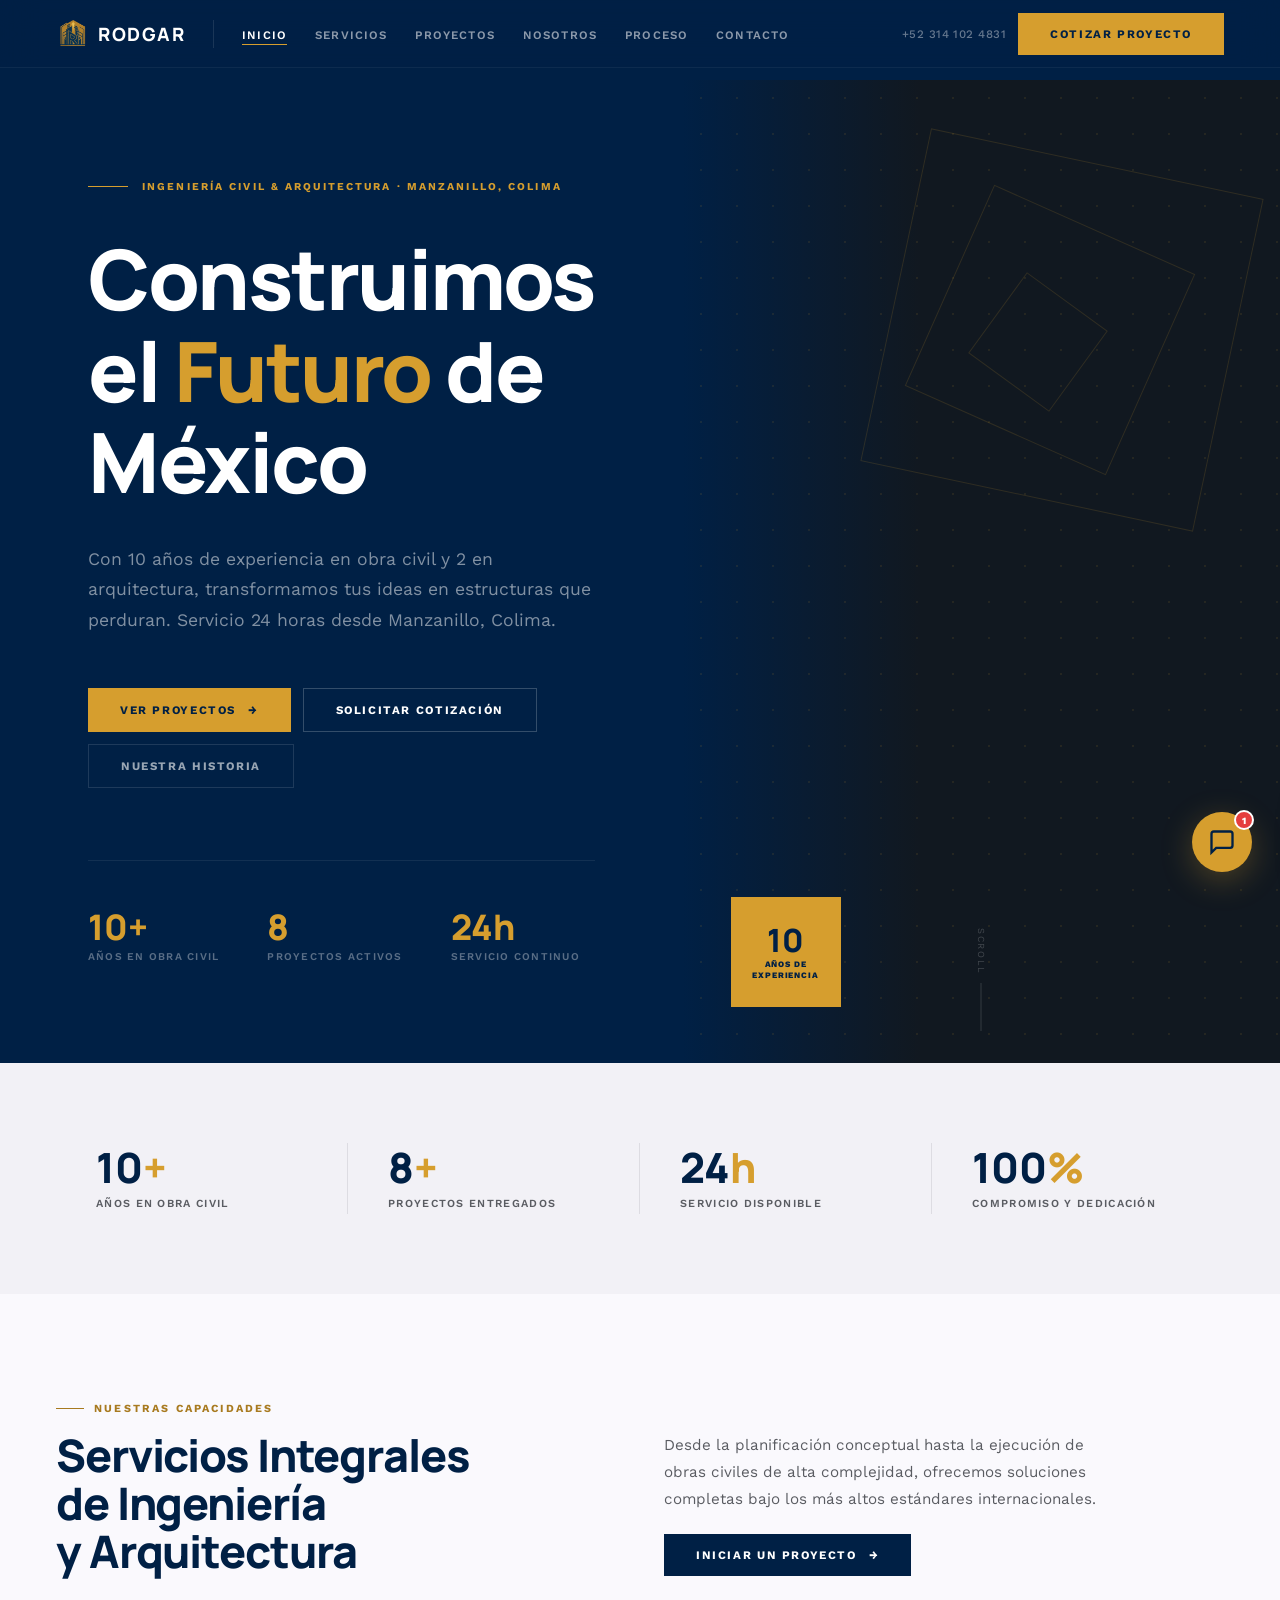
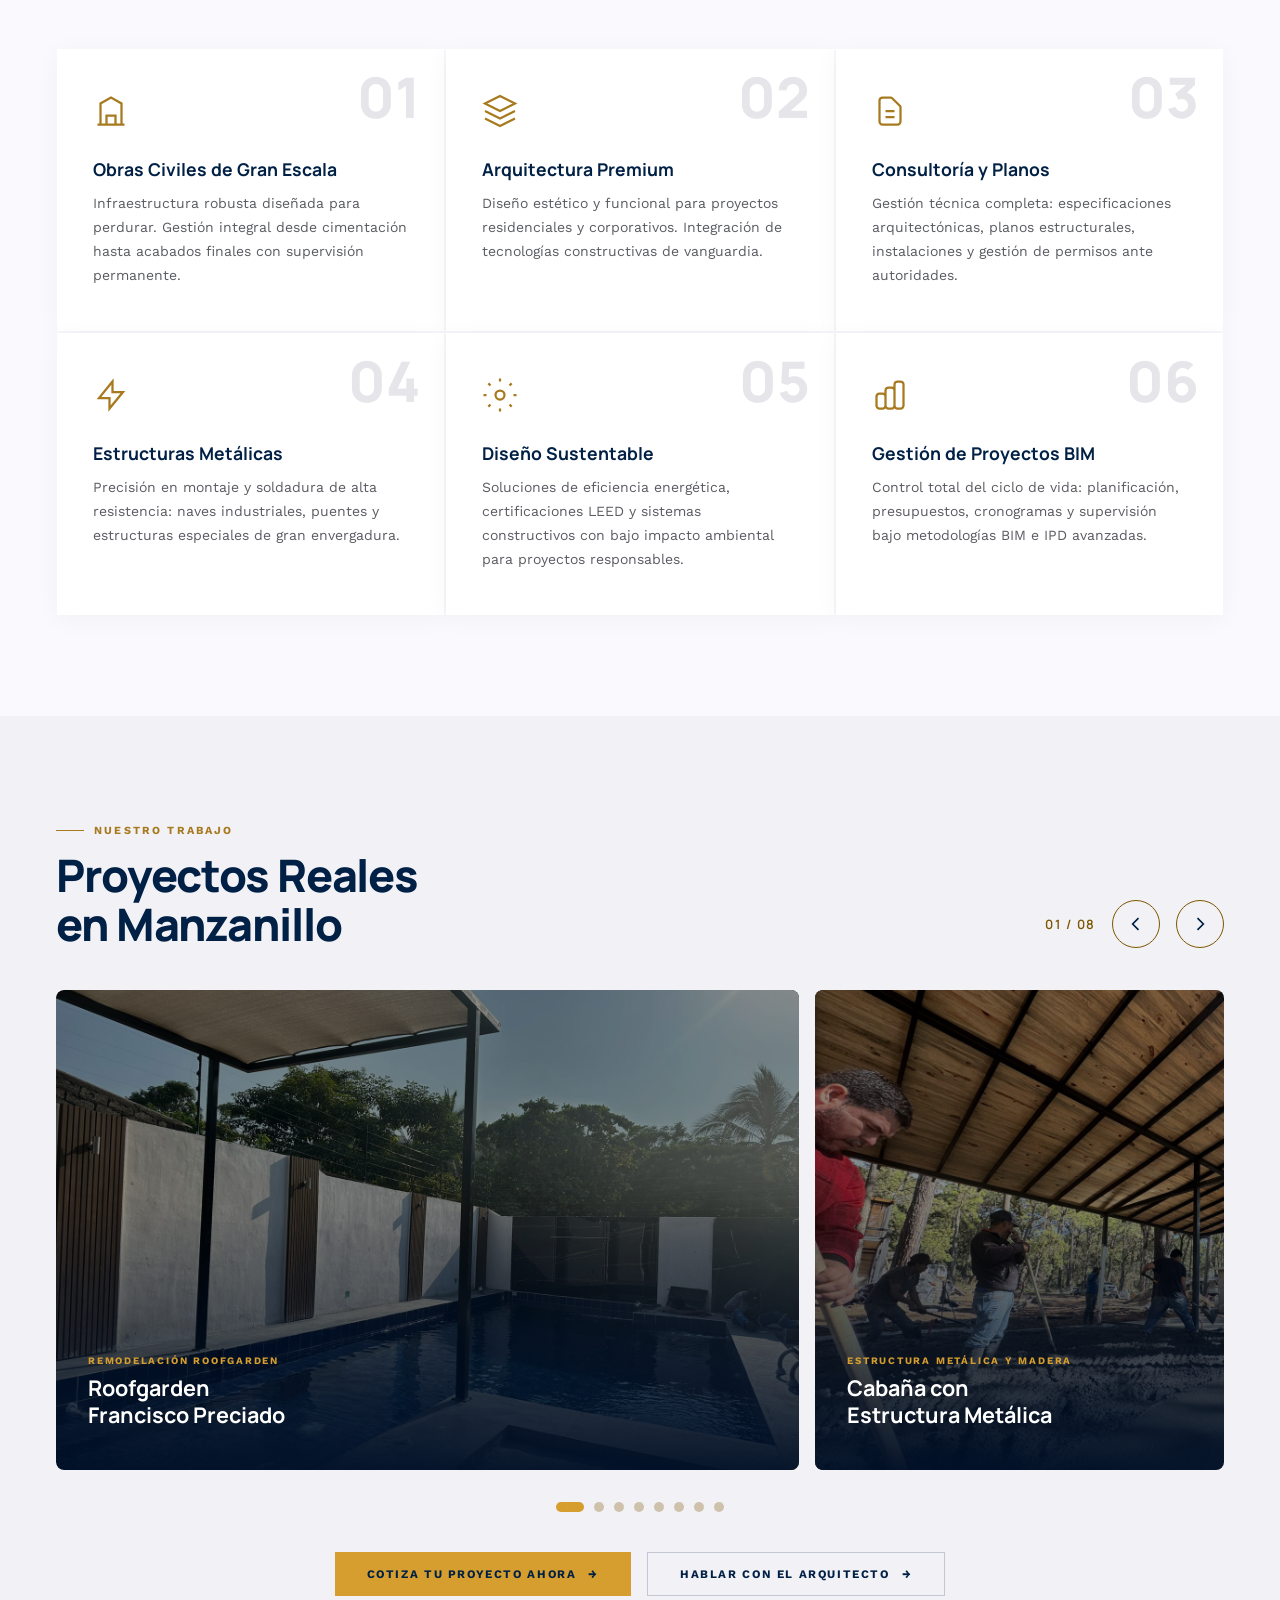
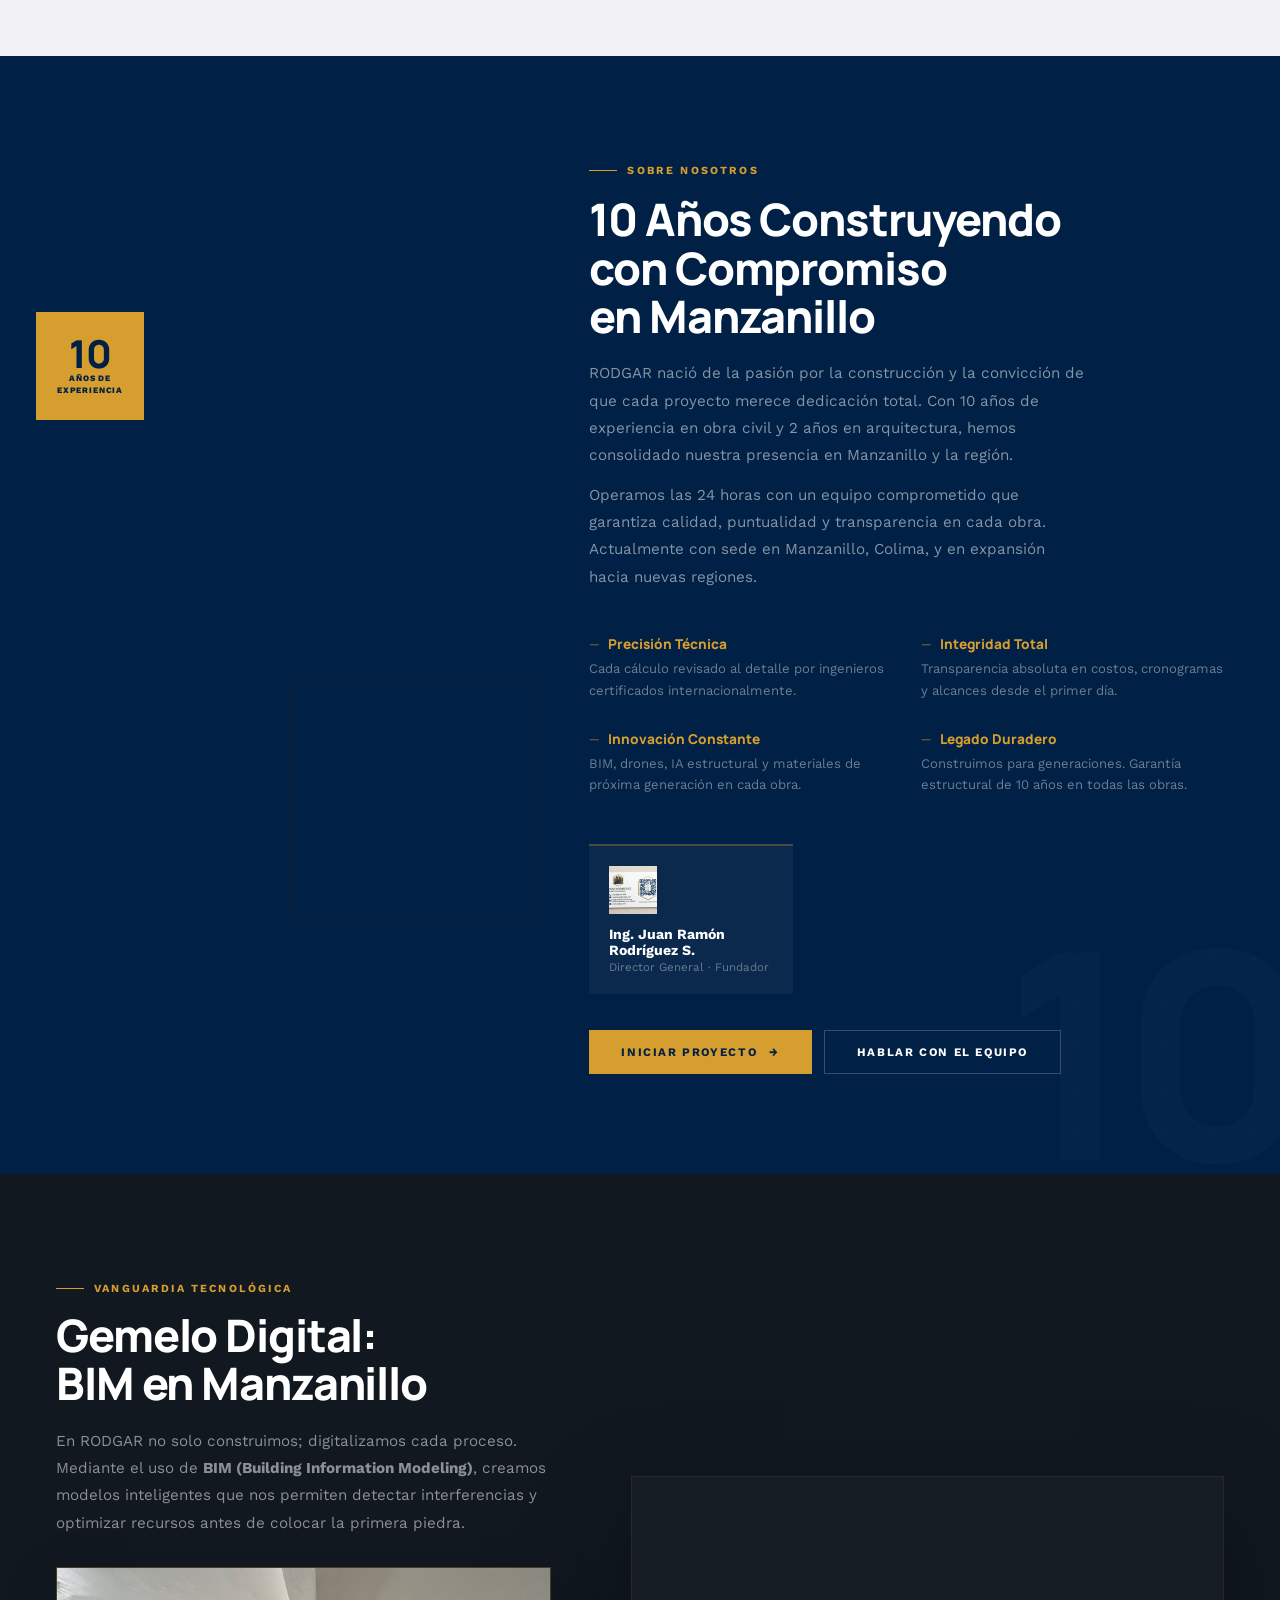
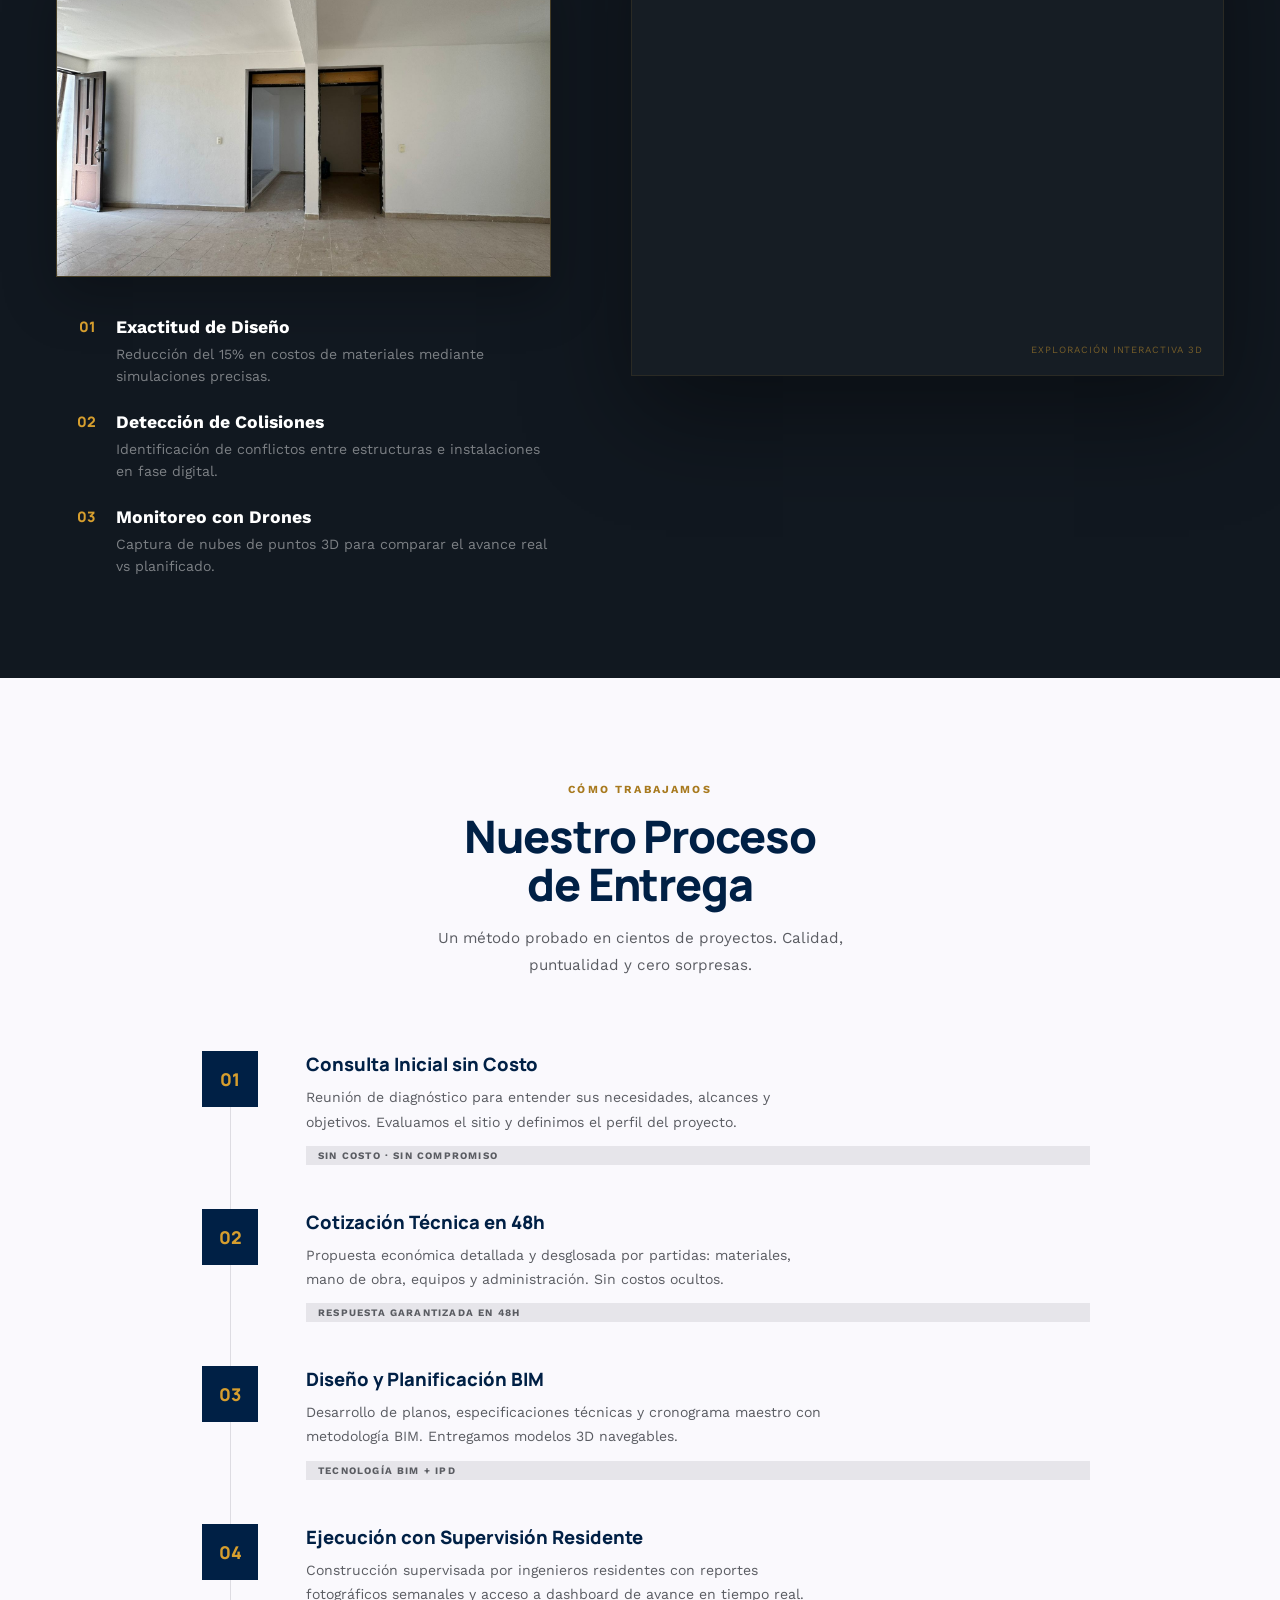
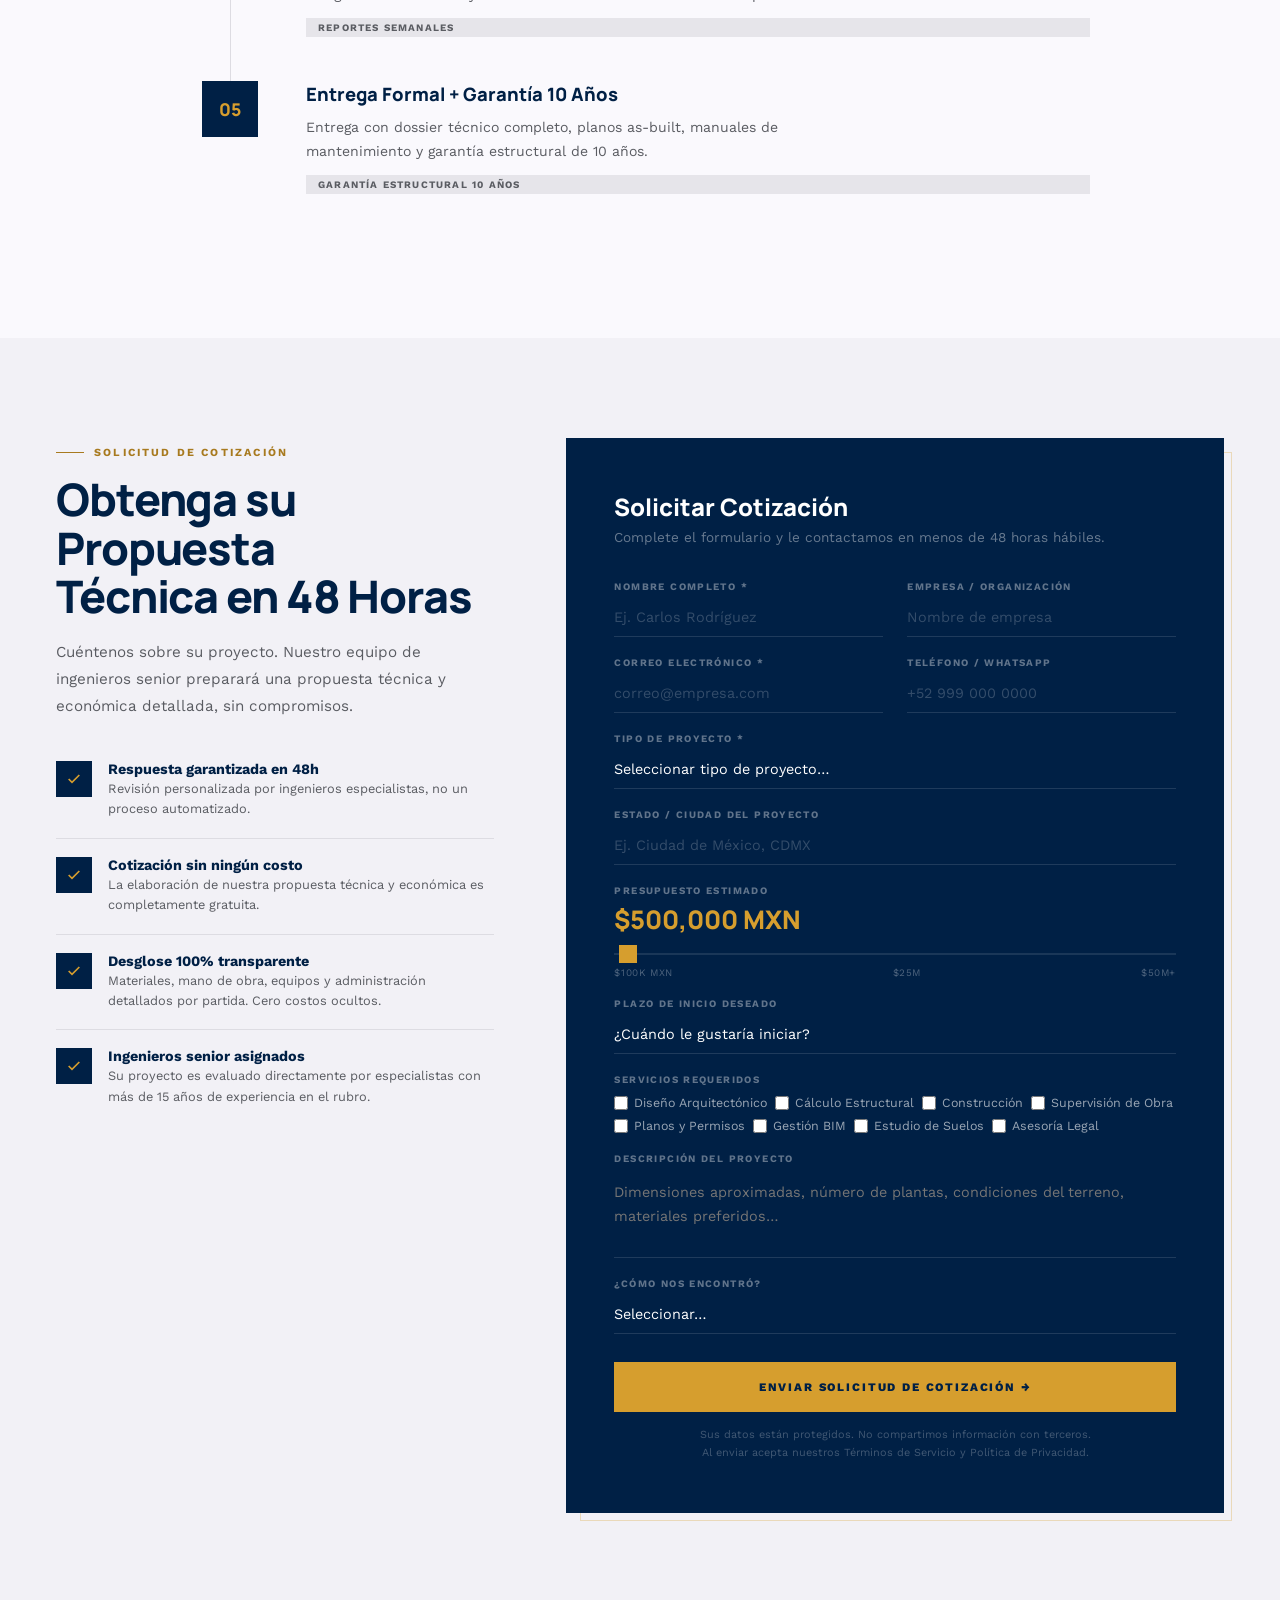
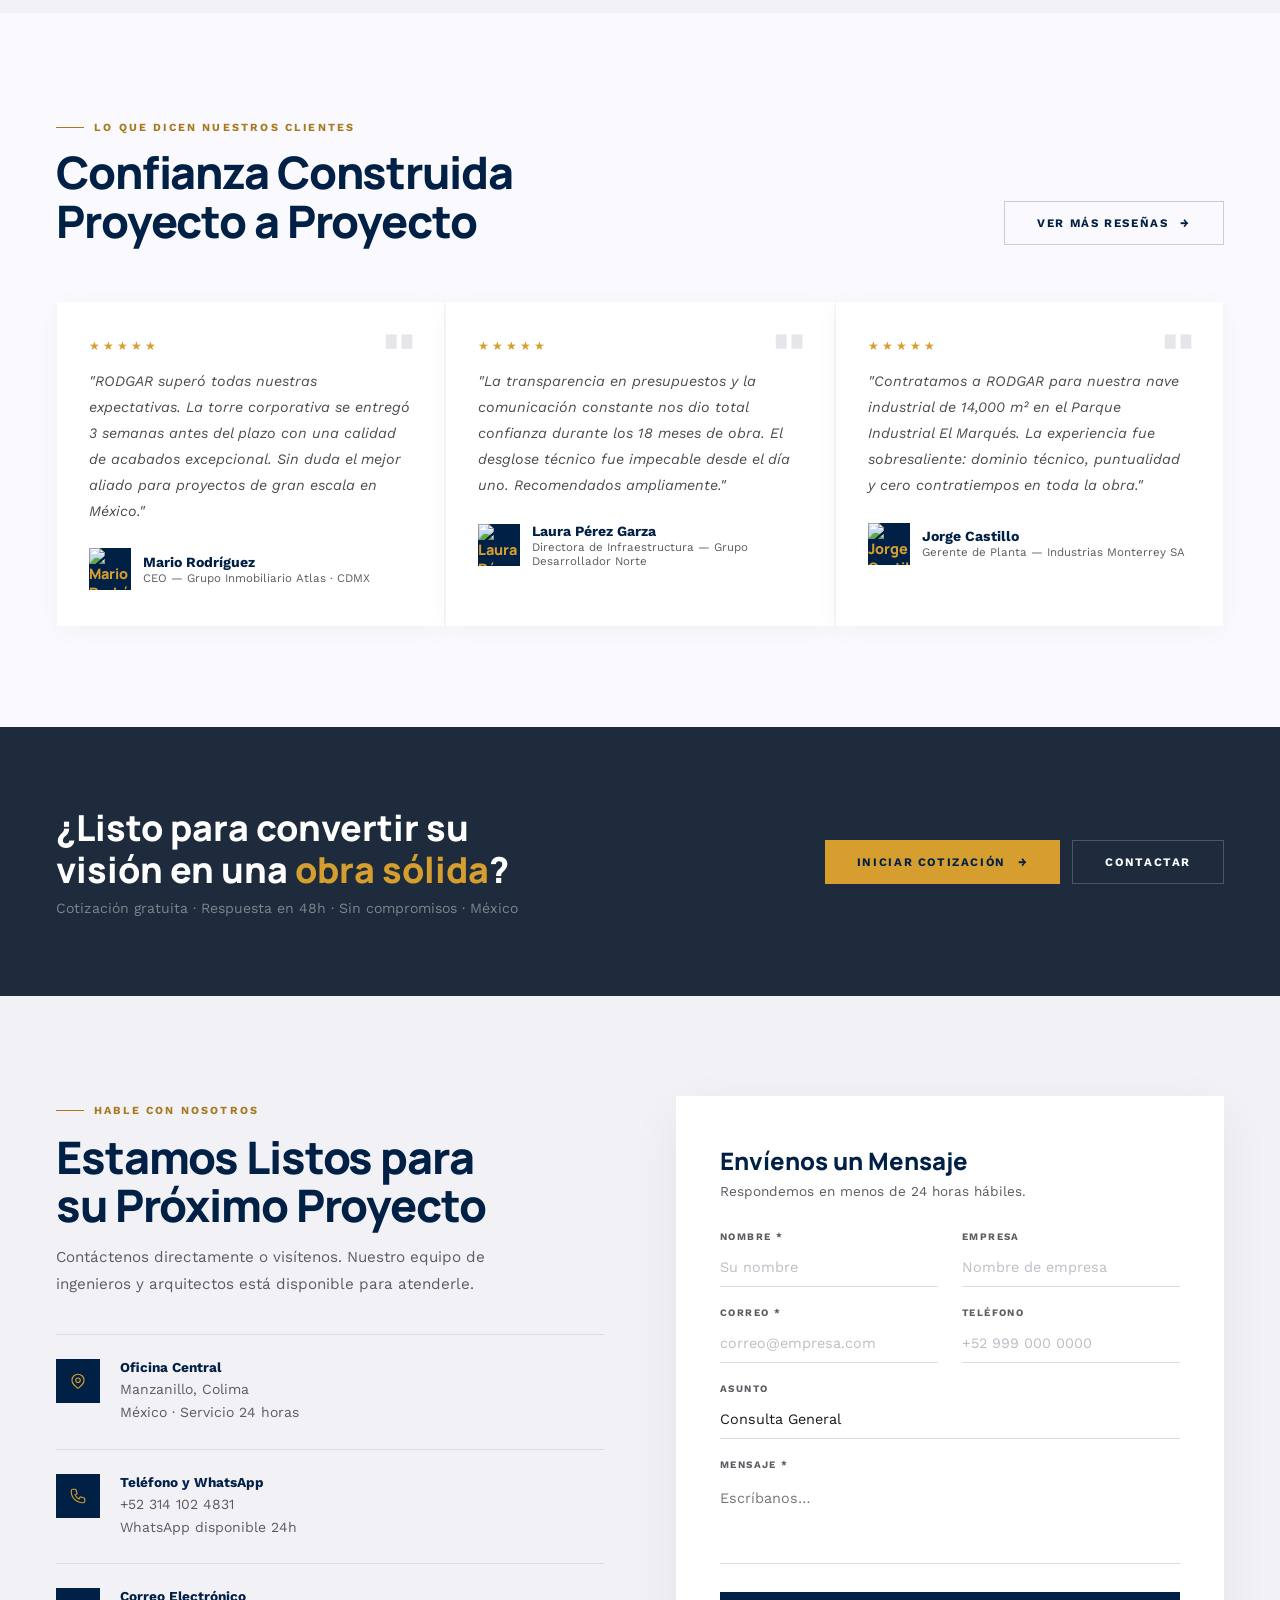
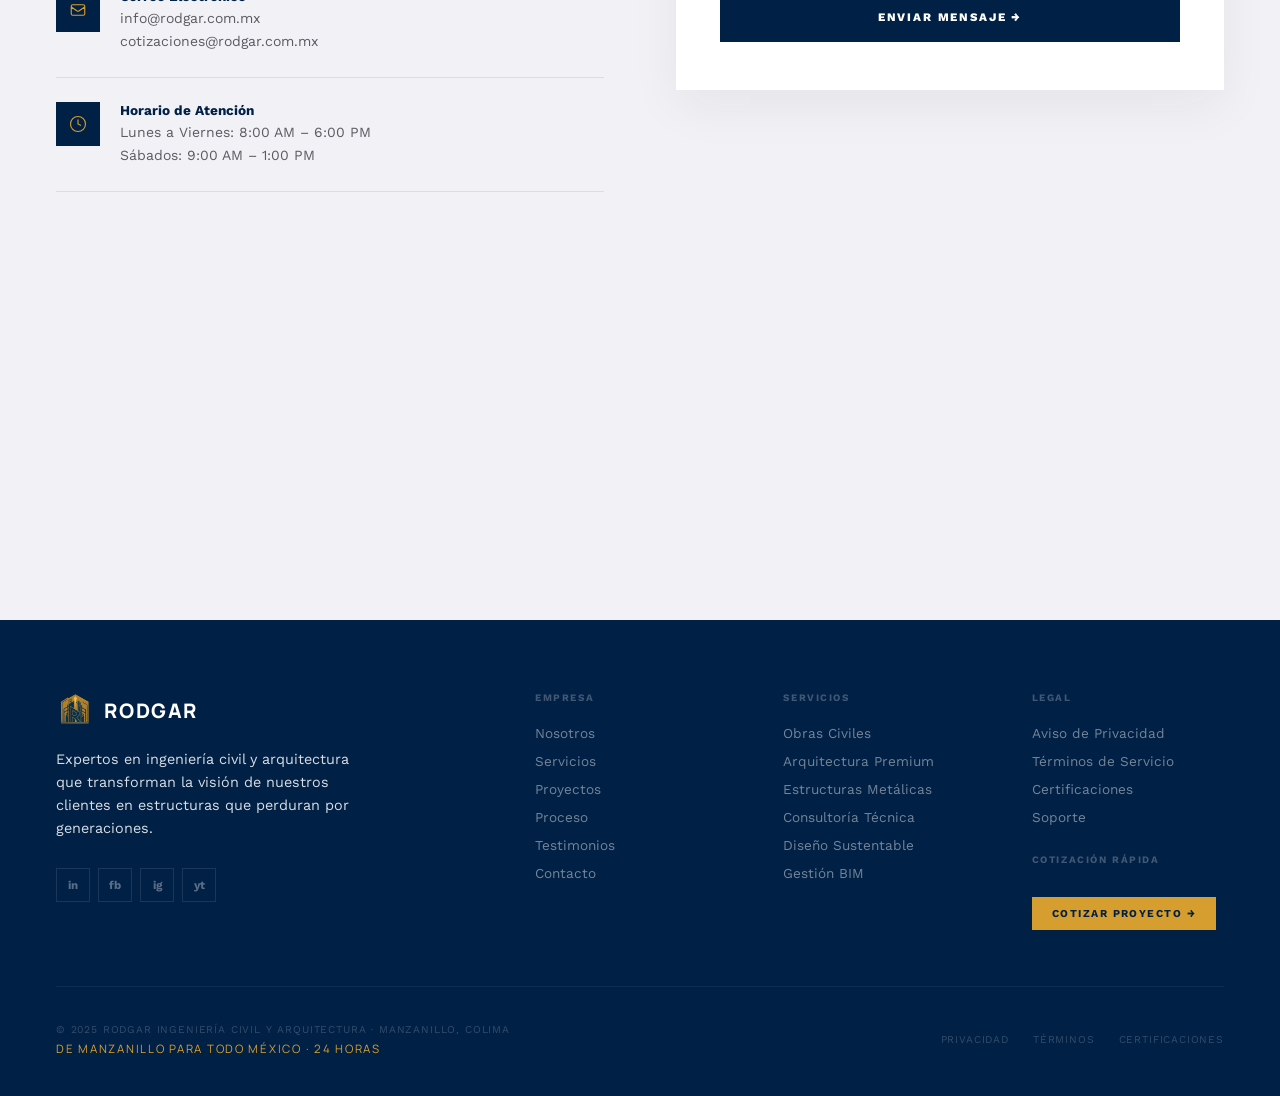
==== commit e15f79e8: "Ajuste" ====
--- a/index.html
+++ b/index.html
@@ -140,7 +140,7 @@
         <div class="hero-eyebrow-text">Ingeniería Civil &amp; Arquitectura · Manzanillo, Colima</div>
       </div>
       <h1 class="hero-title">
-        Construimos tu <em>Visión</em> con Solidez
+        Construimos el <em>Futuro</em> de México
       </h1>
       <p class="hero-subtitle">
         Con 10 años de experiencia en obra civil y 2 en arquitectura, transformamos tus ideas en estructuras que perduran. Servicio 24 horas desde Manzanillo, Colima.
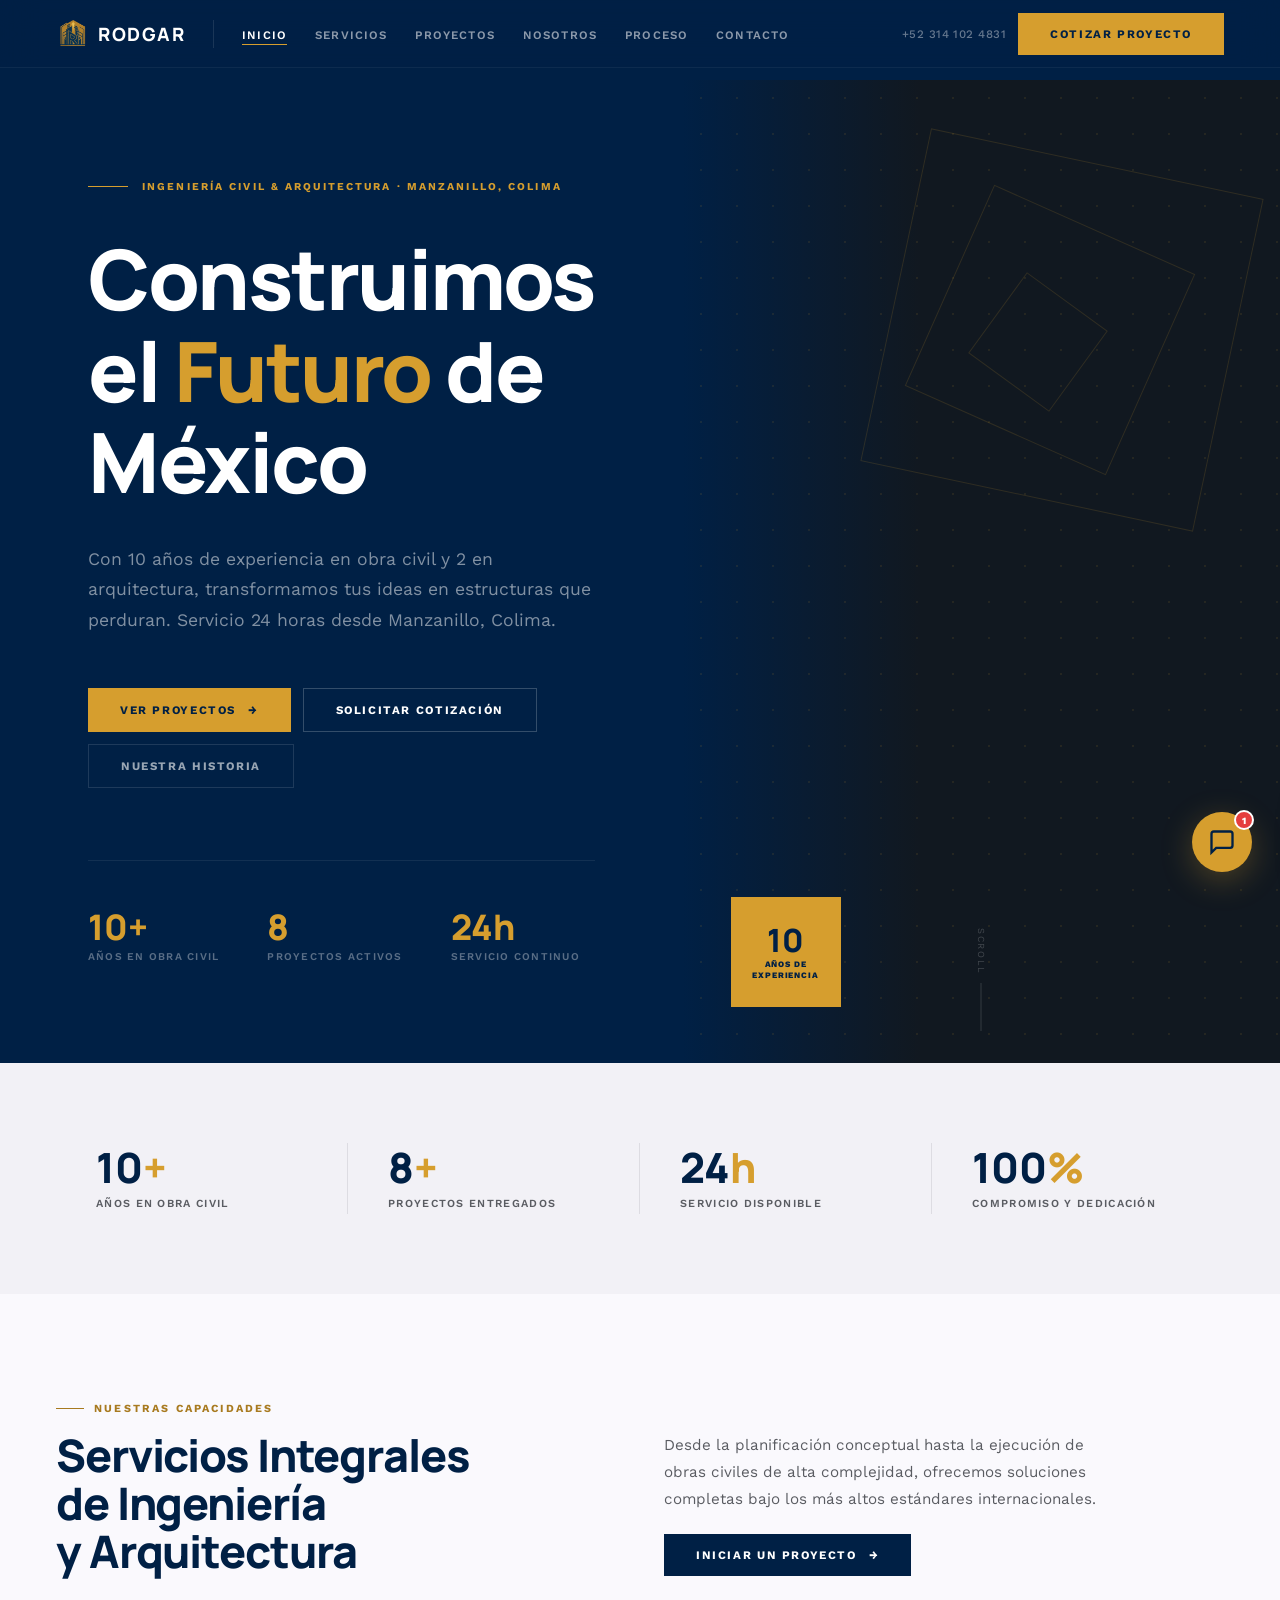
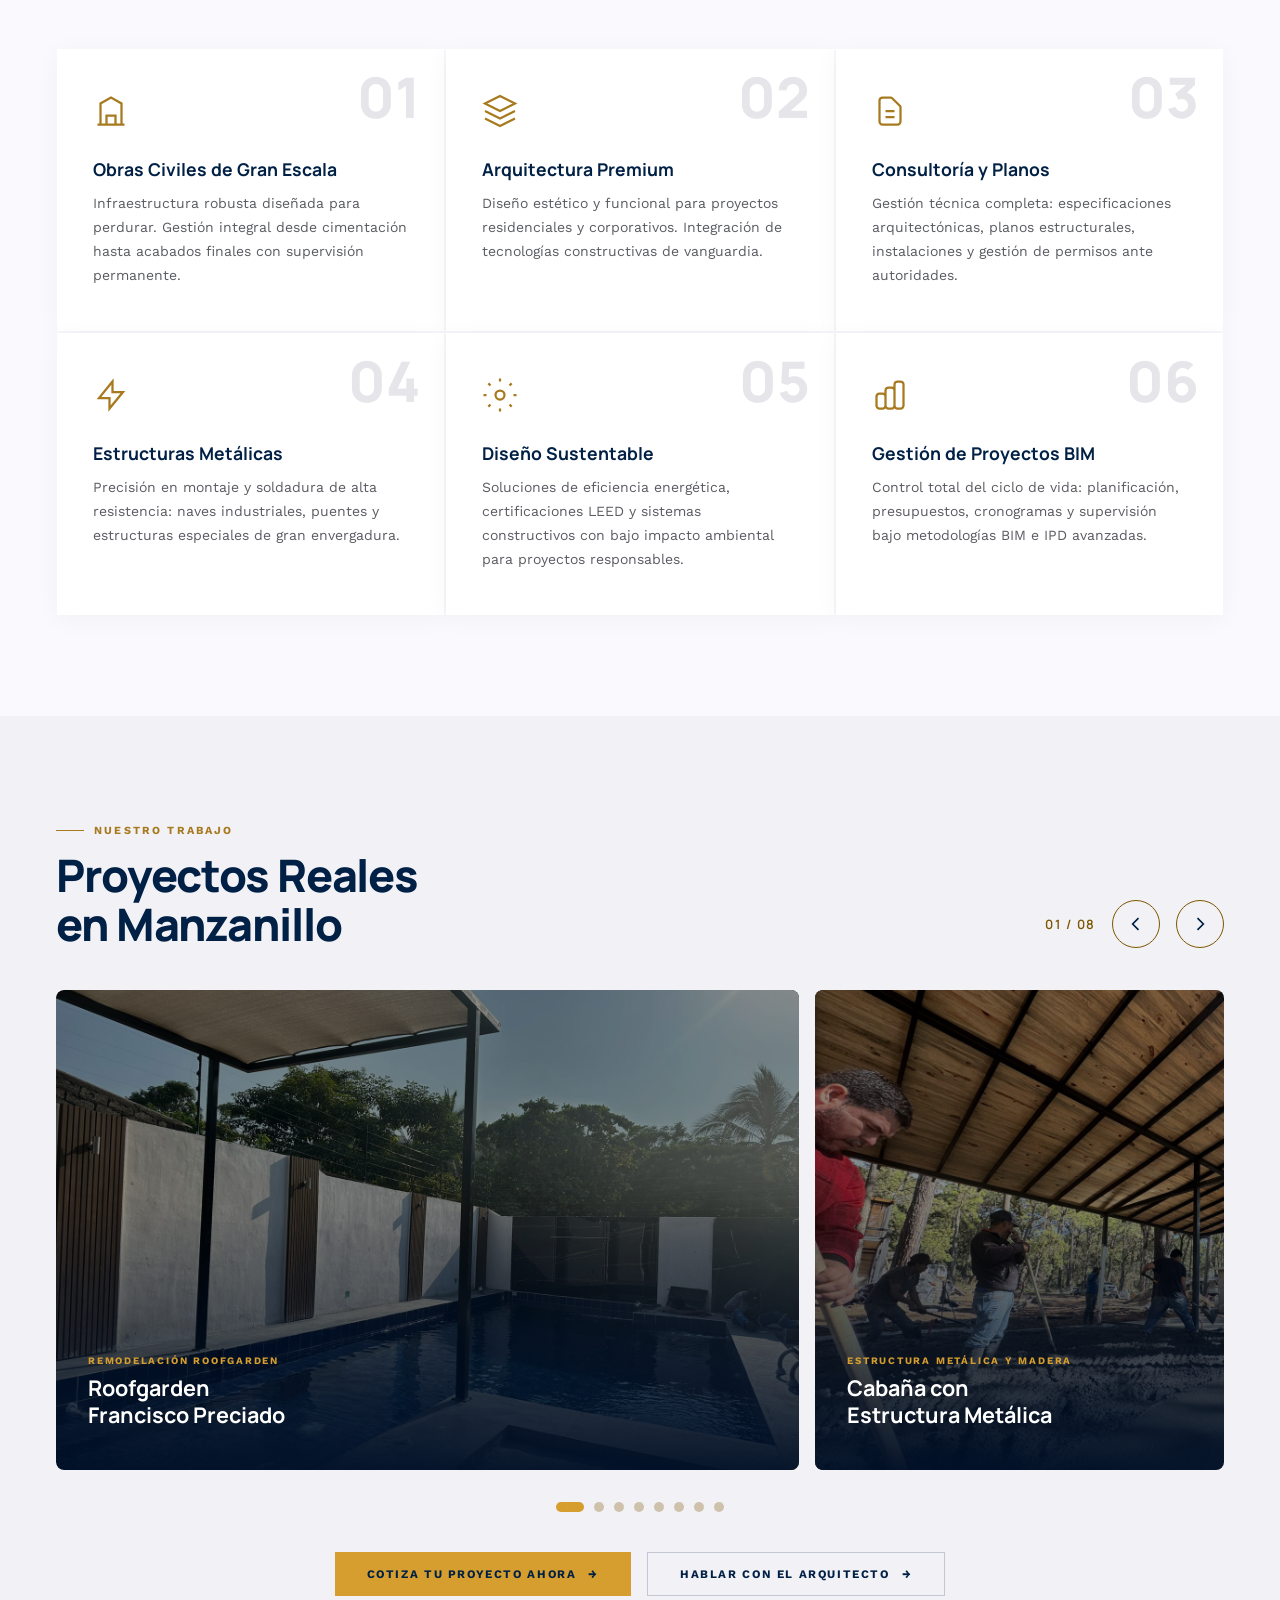
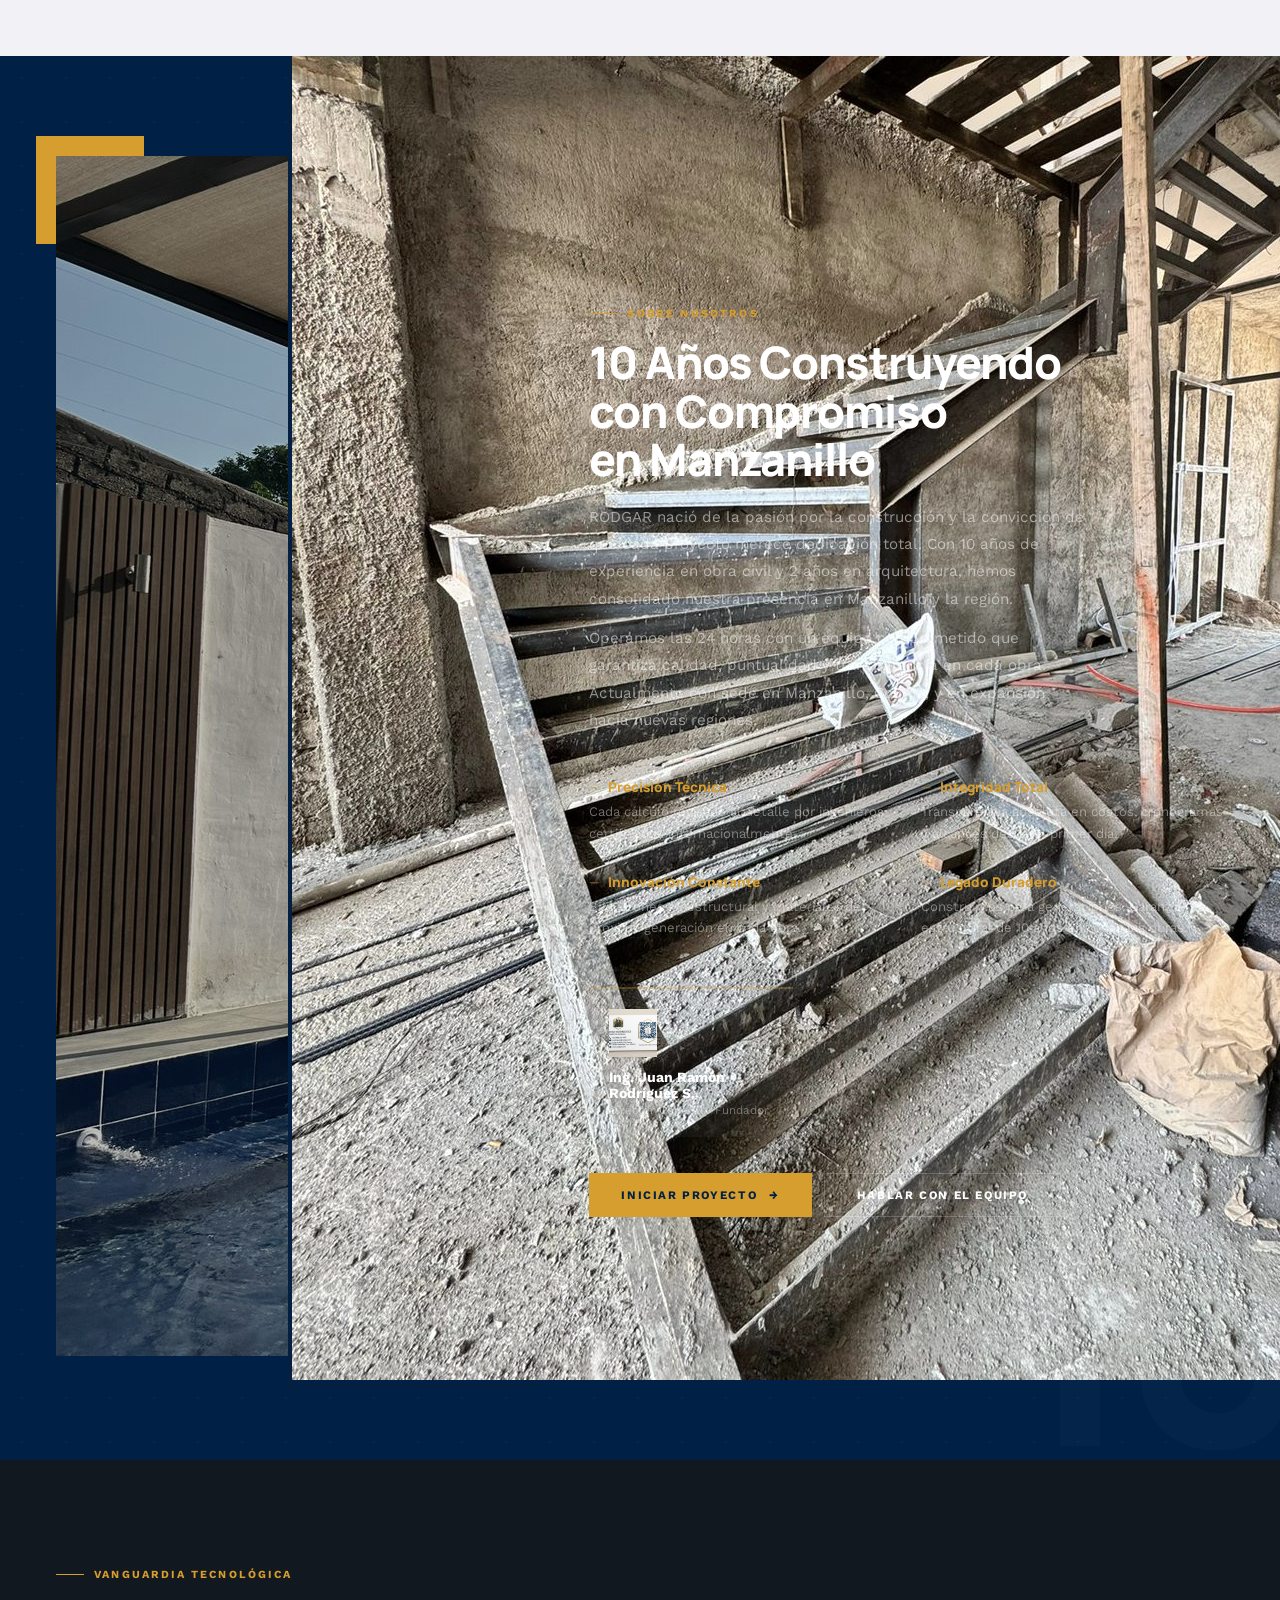
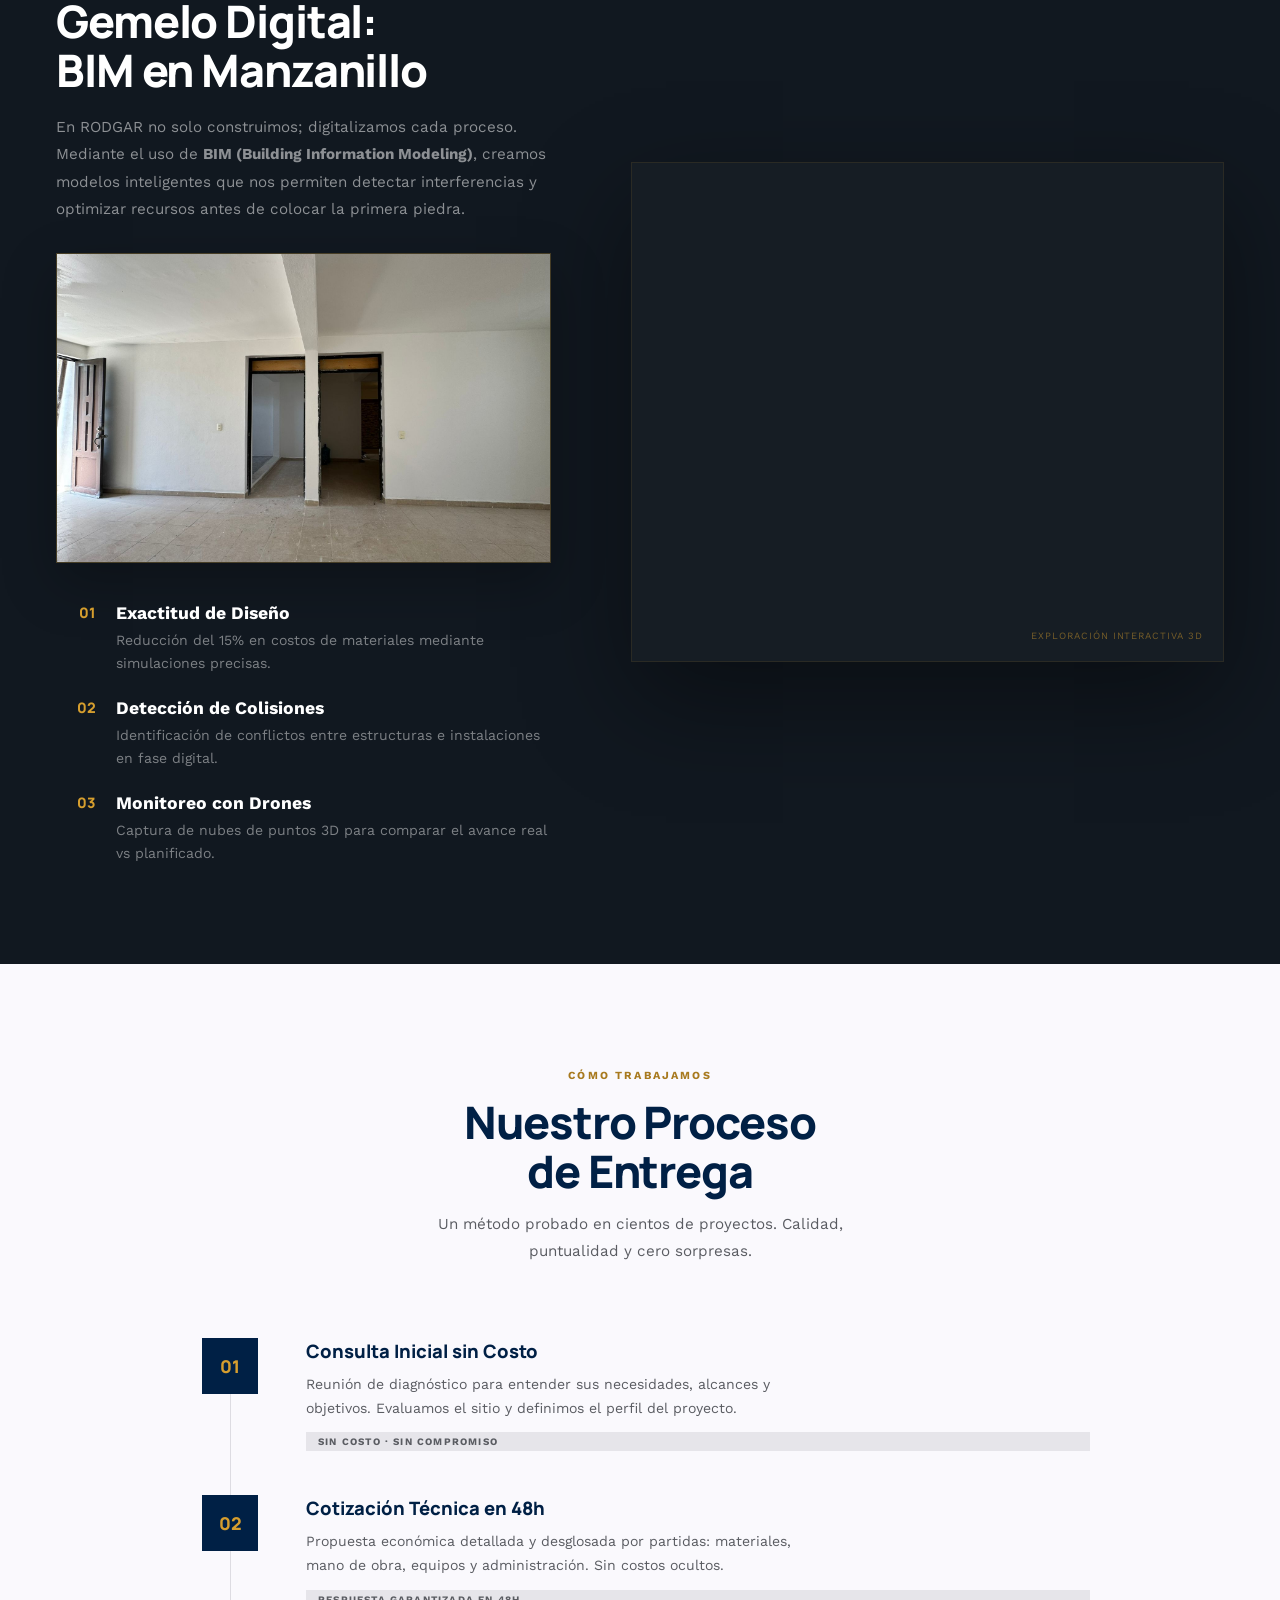
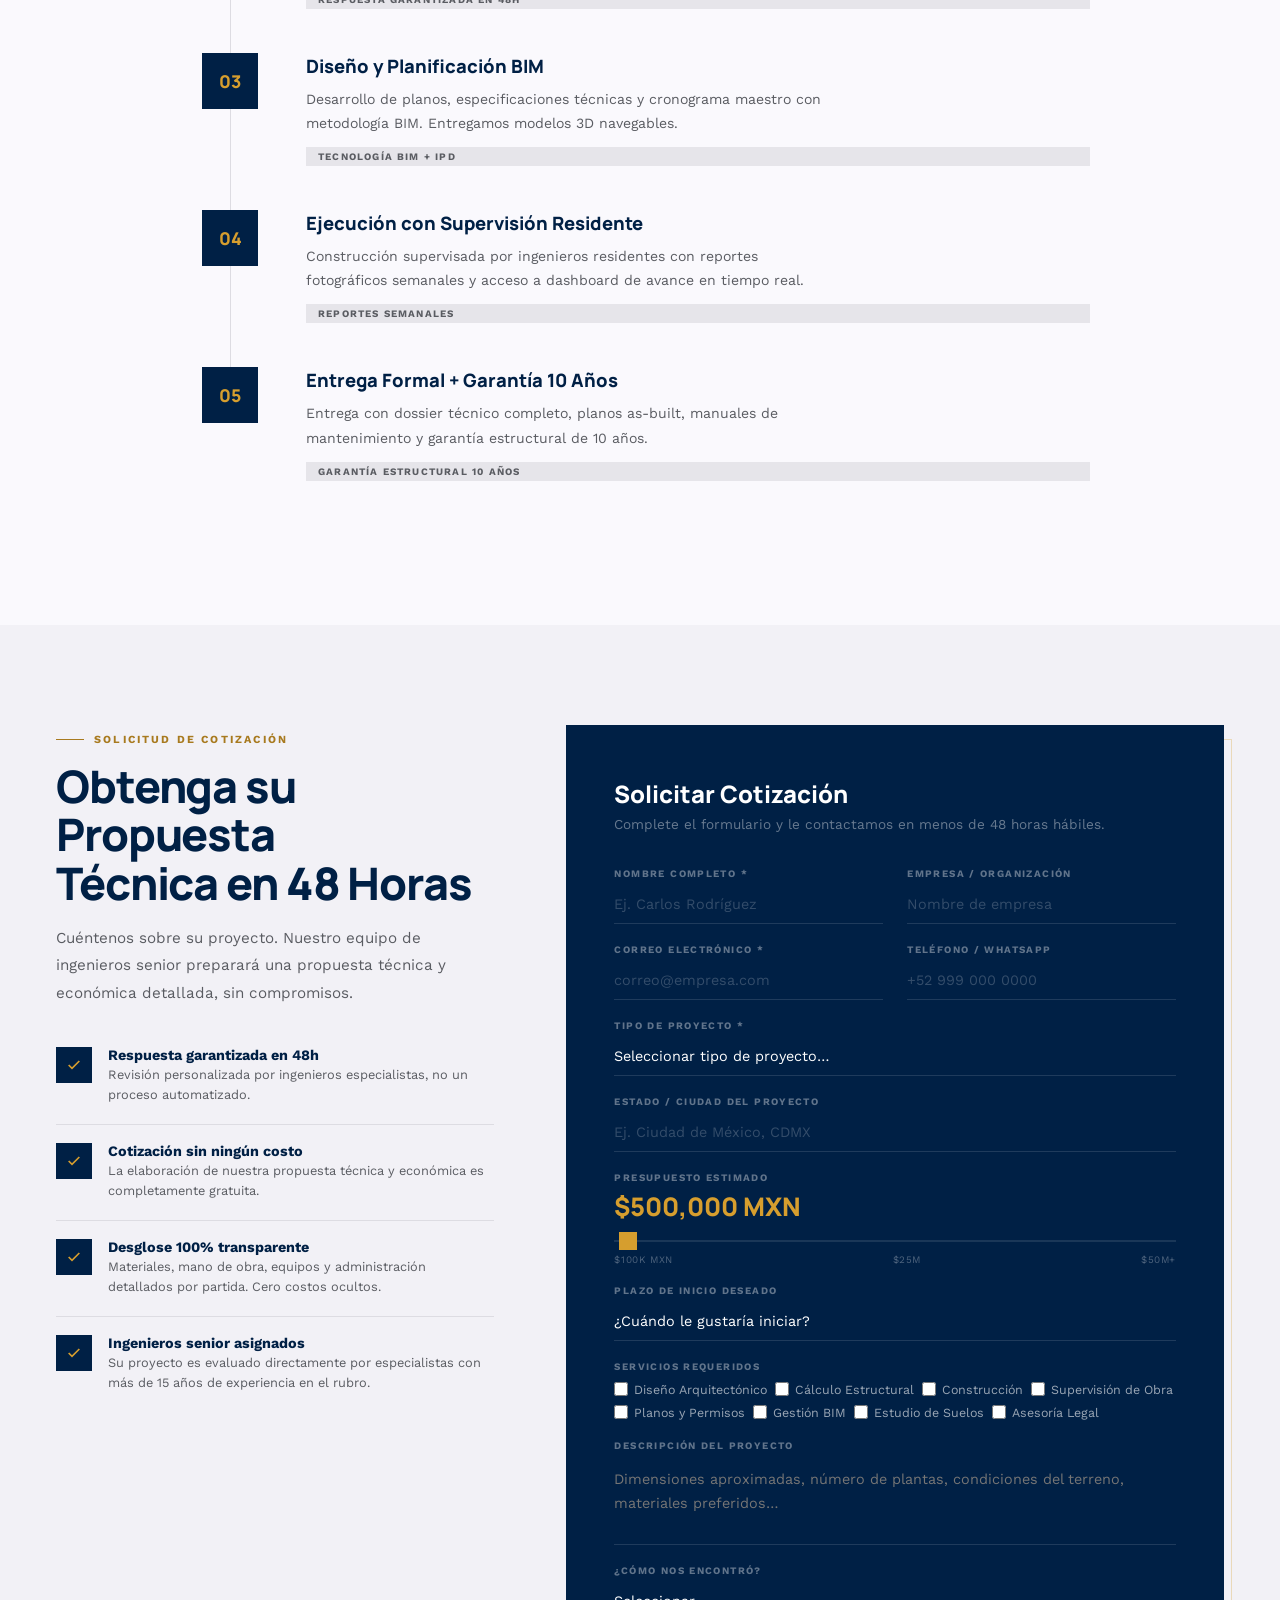
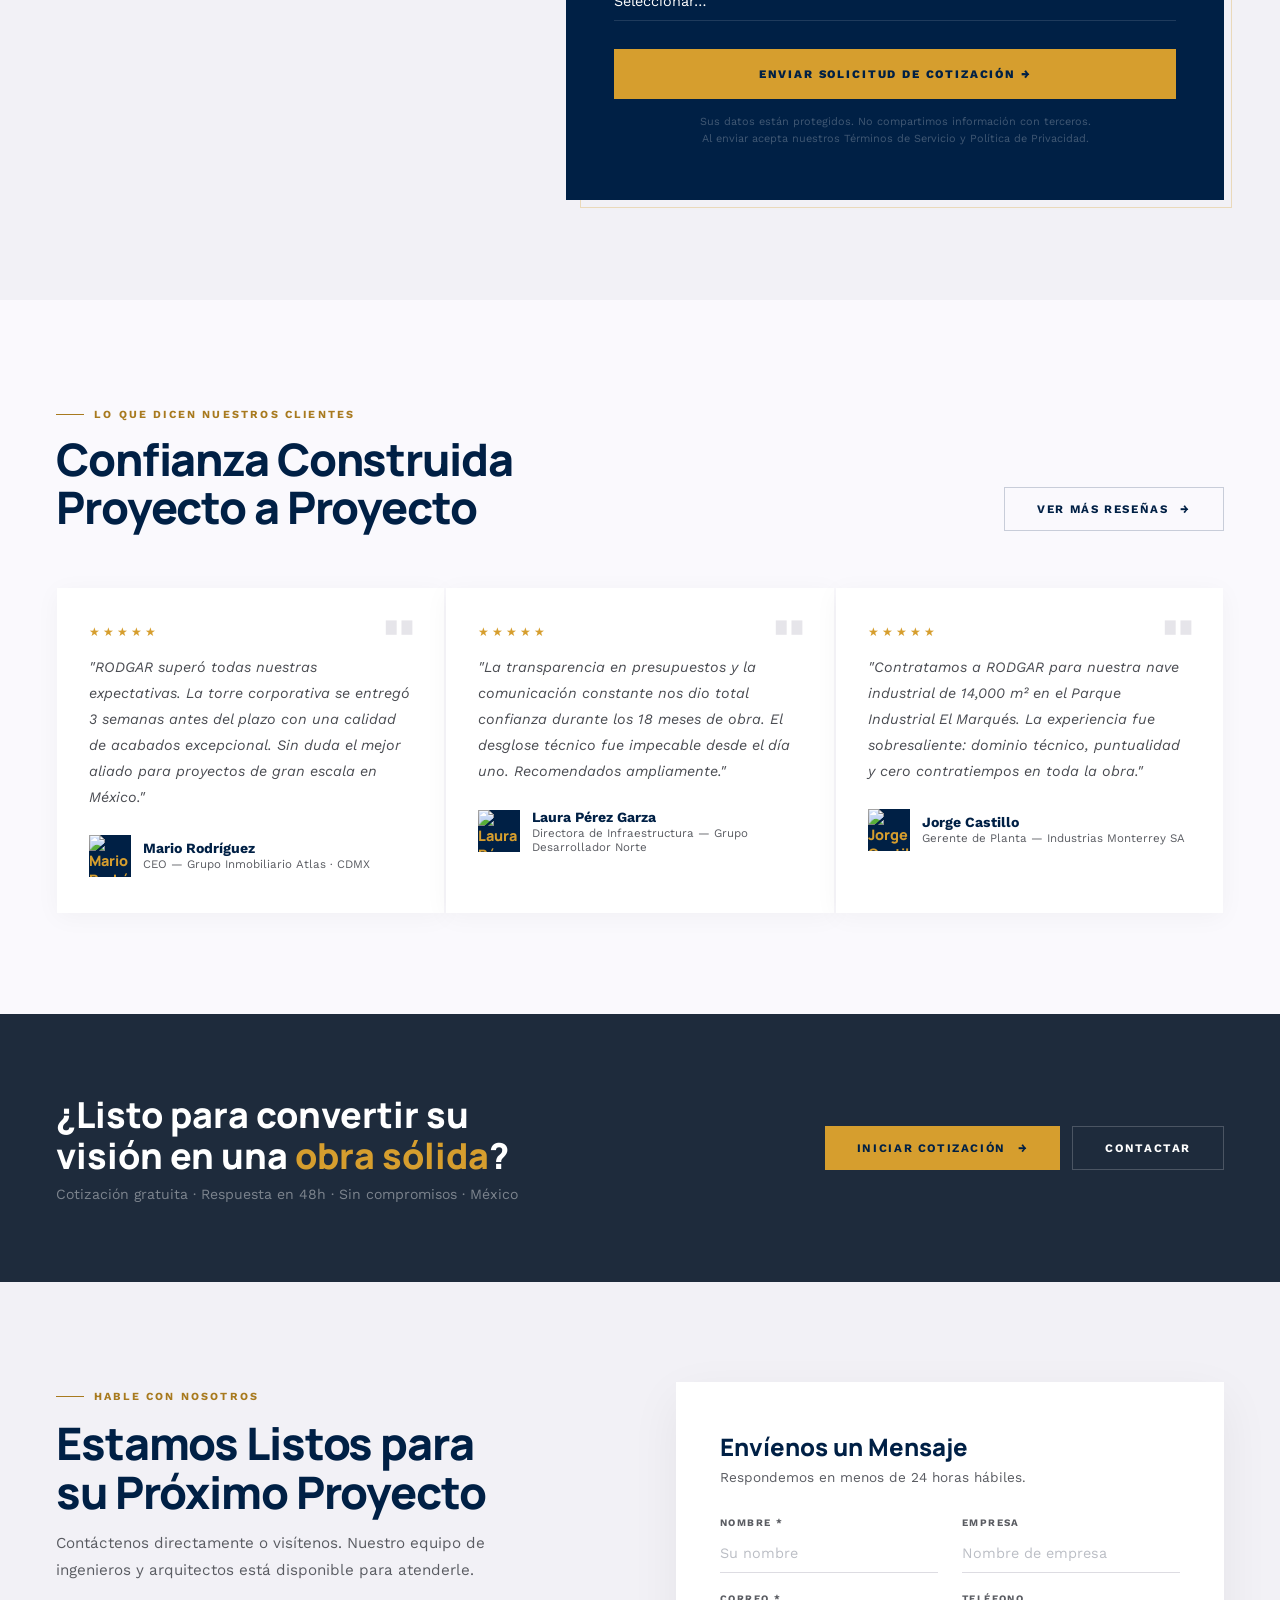
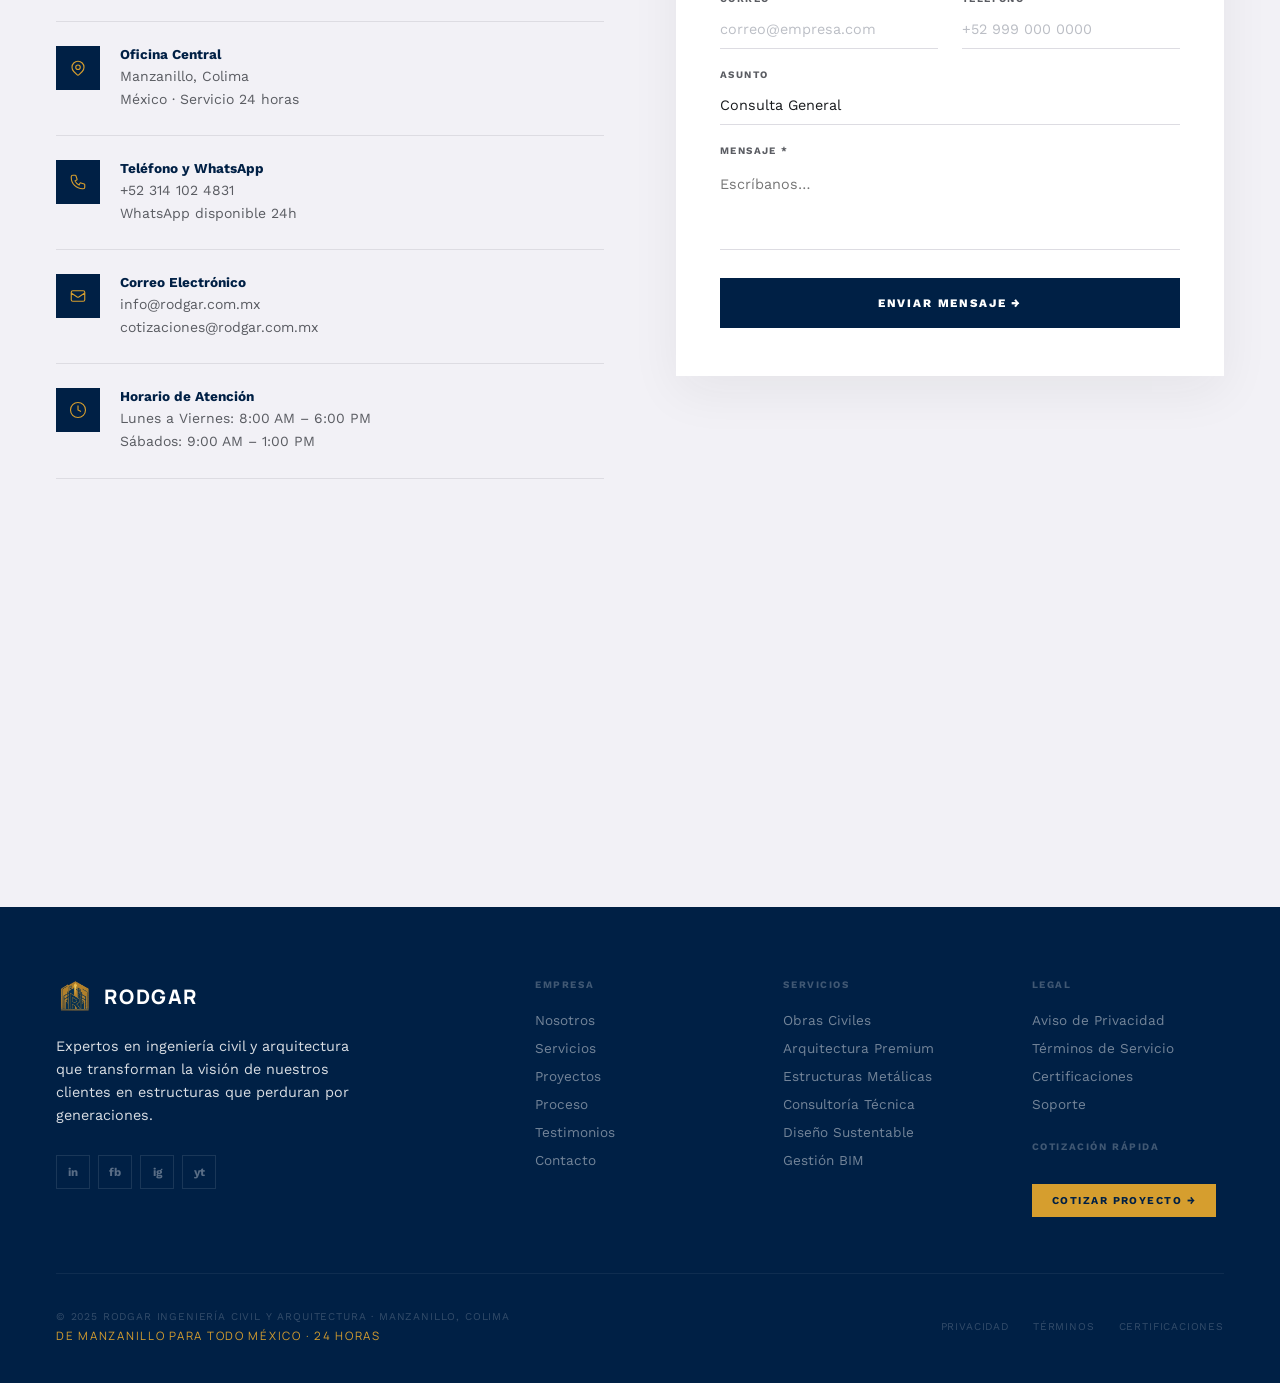
==== commit 9dcd1609: "listo" ====
--- a/index.html
+++ b/index.html
@@ -2,15 +2,19 @@
 <html lang="es">
 
 <head>
-  <!-- Google Tag Manager -->
-  <script>(function(w,d,s,l,i){w[l]=w[l]||[];w[l].push({'gtm.start':
-new Date().getTime(),event:'gtm.js'});var f=d.getElementsByTagName(s)[0],
-j=d.createElement(s),dl=l!='dataLayer'?'&l='+l:'';j.async=true;j.src=
-'https://www.googletagmanager.com/gtm.js?id='+i+dl;f.parentNode.insertBefore(j,f);
-})(window,document,'script','dataLayer','GTM-5NMGZPRP');</script>
-  <!-- End Google Tag Manager -->
+  <!-- Google tag (gtag.js) -->
+  <script async src="https://www.googletagmanager.com/gtag/js?id=G-45282LT9KQ"></script>
+  <script>
+    window.dataLayer = window.dataLayer || [];
+    function gtag() { dataLayer.push(arguments); }
+    gtag('js', new Date());
+
+    gtag('config', 'G-45282LT9KQ');
+  </script>
   <meta charset="UTF-8">
   <meta name="viewport" content="width=device-width, initial-scale=1.0">
+  <link rel="icon" type="image/png" href="./images/icono.png">
+  <link rel="apple-touch-icon" href="./images/icono.png">
   <title>RODGAR | Arquitectura e Ingeniería Civil en Manzanillo, Colima</title>
   <meta name="description"
     content="RODGAR: arquitectura e ingeniería civil en Manzanillo, Colima. Obra civil, remodelaciones, estructuras metálicas y proyectos BIM. Cotización en 48 horas.">
@@ -103,11 +107,6 @@
 </head>
 
 <body>
-  <!-- Google Tag Manager (noscript) -->
-  <noscript><iframe src="https://www.googletagmanager.com/ns.html?id=GTM-5NMGZPRP"
-height="0" width="0" style="display:none;visibility:hidden"></iframe></noscript>
-  <!-- End Google Tag Manager (noscript) -->
-
   <!-- ═══ NAV ═══ -->
   <nav id="main-nav">
     <a href="#hero" class="nav-logo">
@@ -431,8 +430,14 @@
           <div class="nosotros-badge-n">10</div>
           <div class="nosotros-badge-l">Años de<br>Experiencia</div>
         </div>
-        <div class="nosotros-img-main"></div>
-        <div class="nosotros-img-secondary"></div>
+        <div class="nosotros-img-main">
+          <img src="./images/remodelacion-roofgarden-francisco-preciado/VFXD.jpeg"
+            alt="Proyecto de construcción y arquitectura de RODGAR en Manzanillo" loading="lazy">
+        </div>
+        <div class="nosotros-img-secondary">
+          <img src="./images/casa-higuera-bernardo/BDFVB.jpeg"
+            alt="Detalle de obra residencial ejecutada por RODGAR" loading="lazy">
+        </div>
       </div>
       <div class="reveal-r">
         <div class="label-tag light" style="margin-bottom:18px;">Sobre Nosotros</div>
